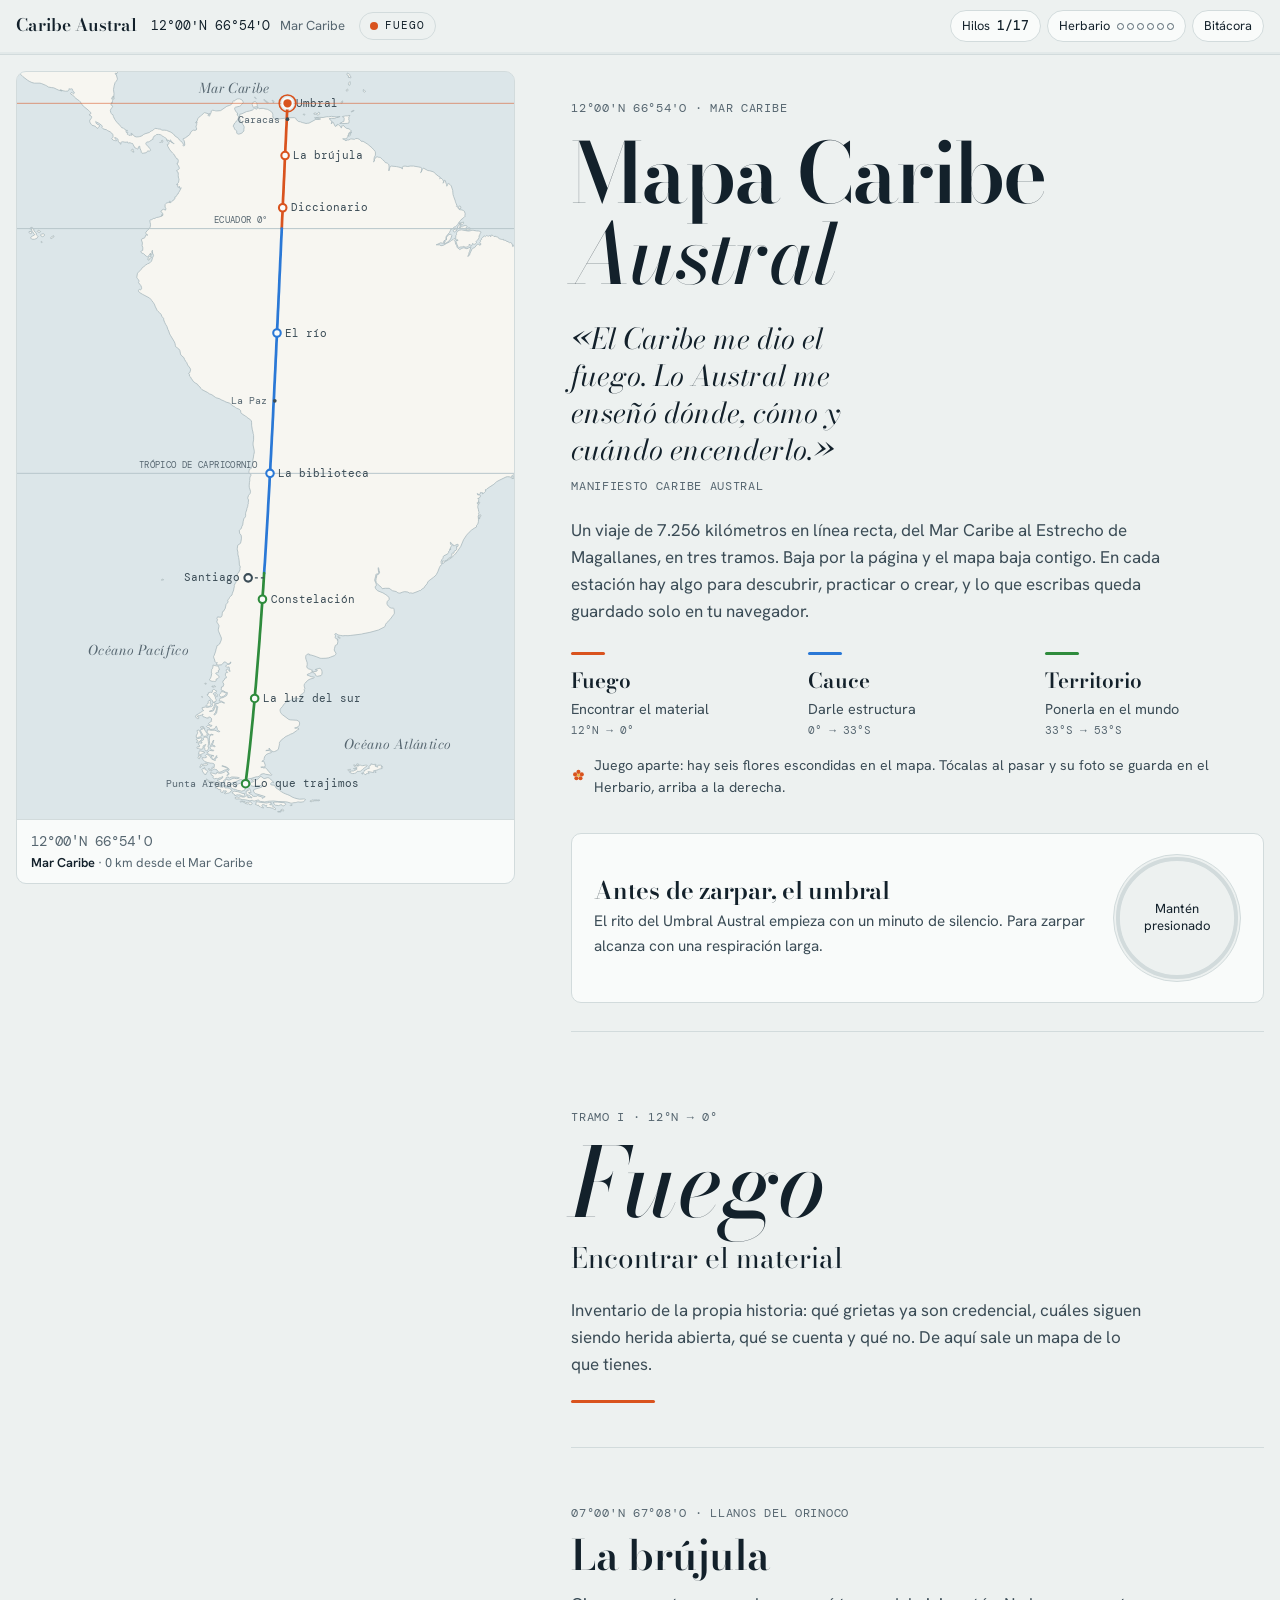
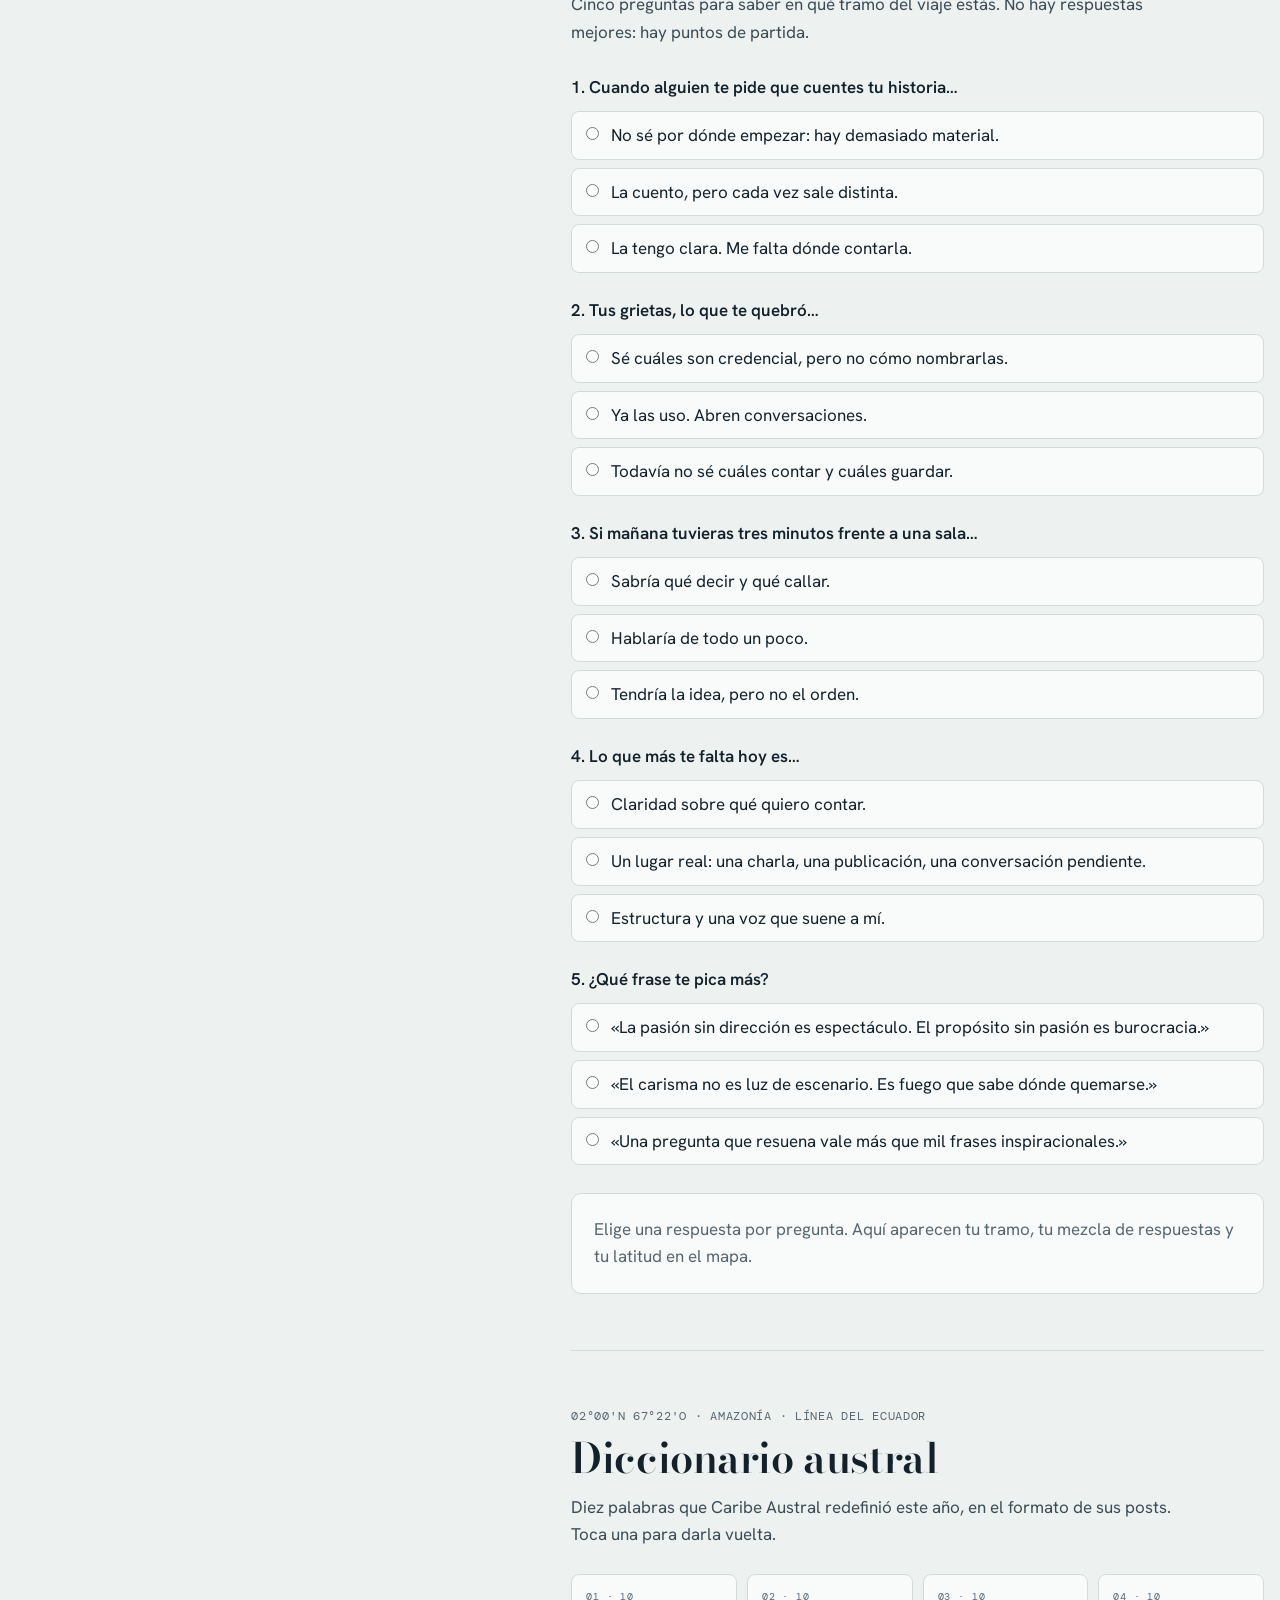
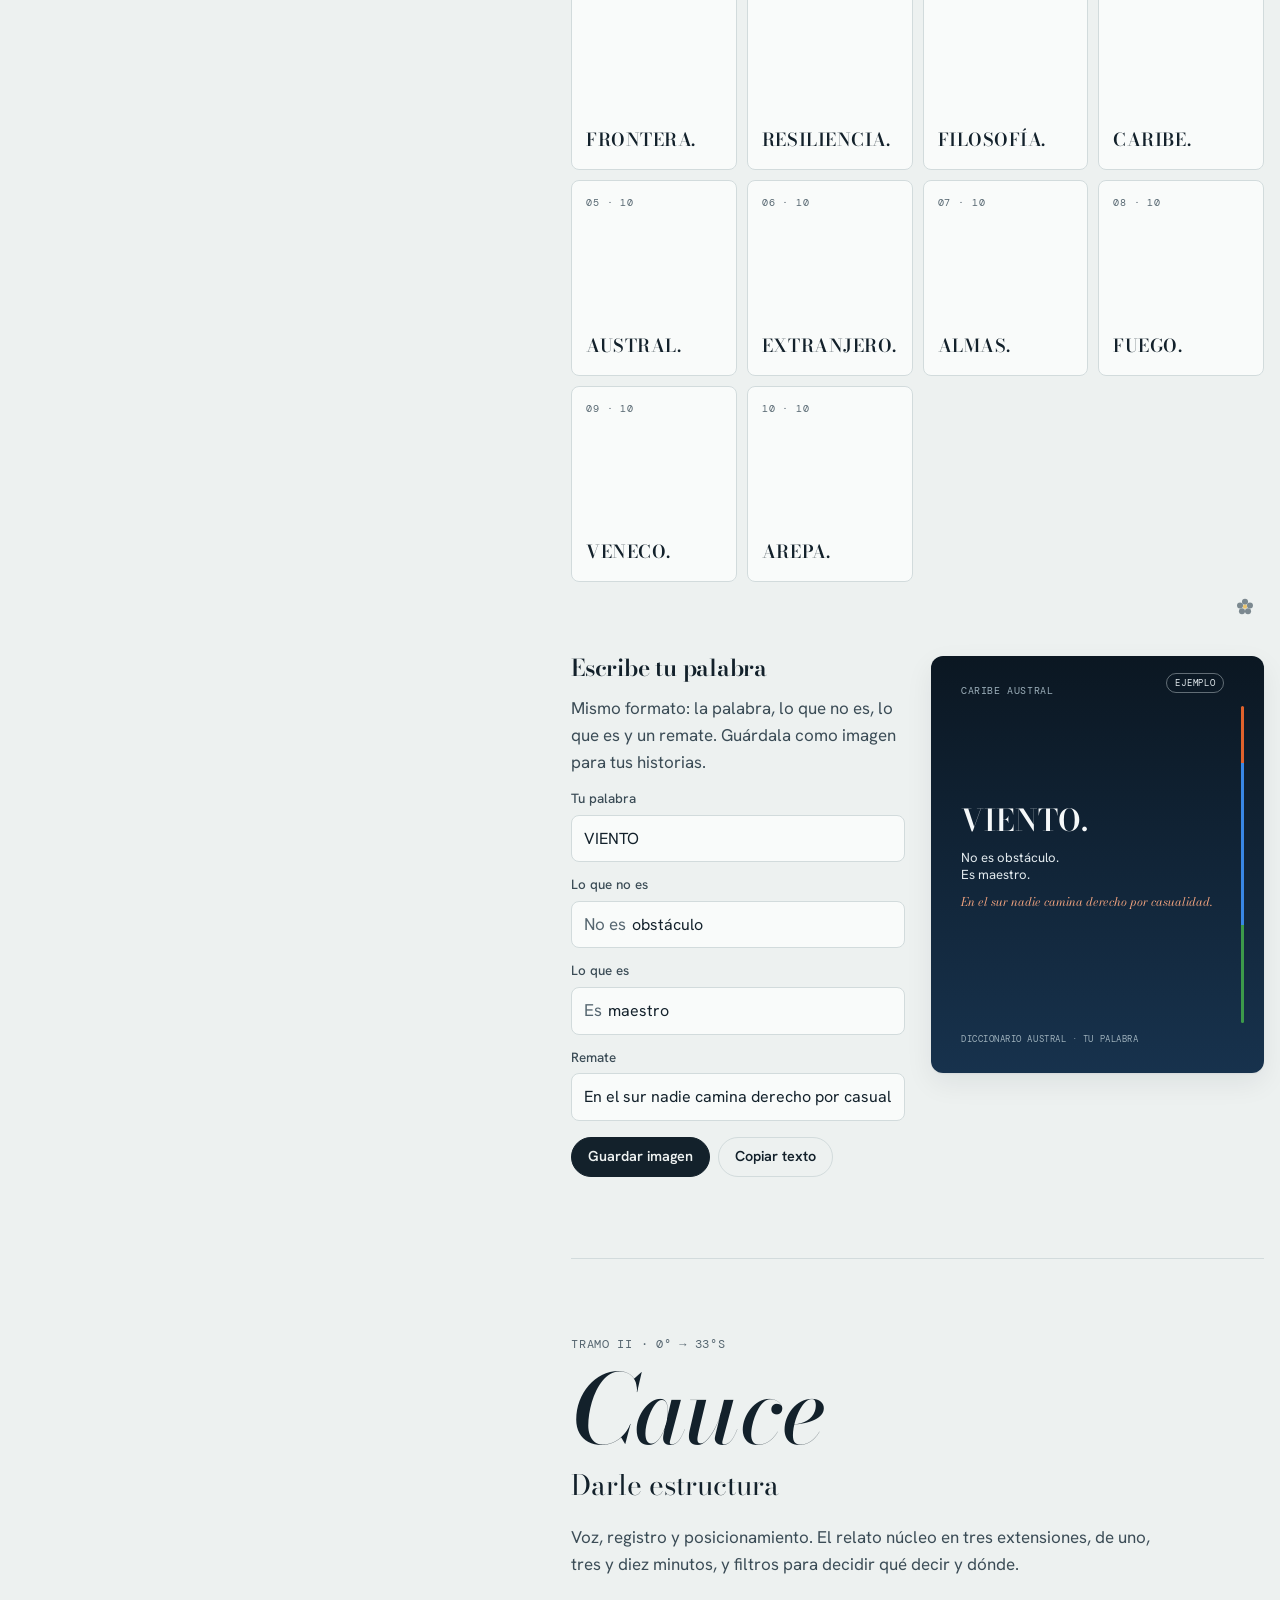
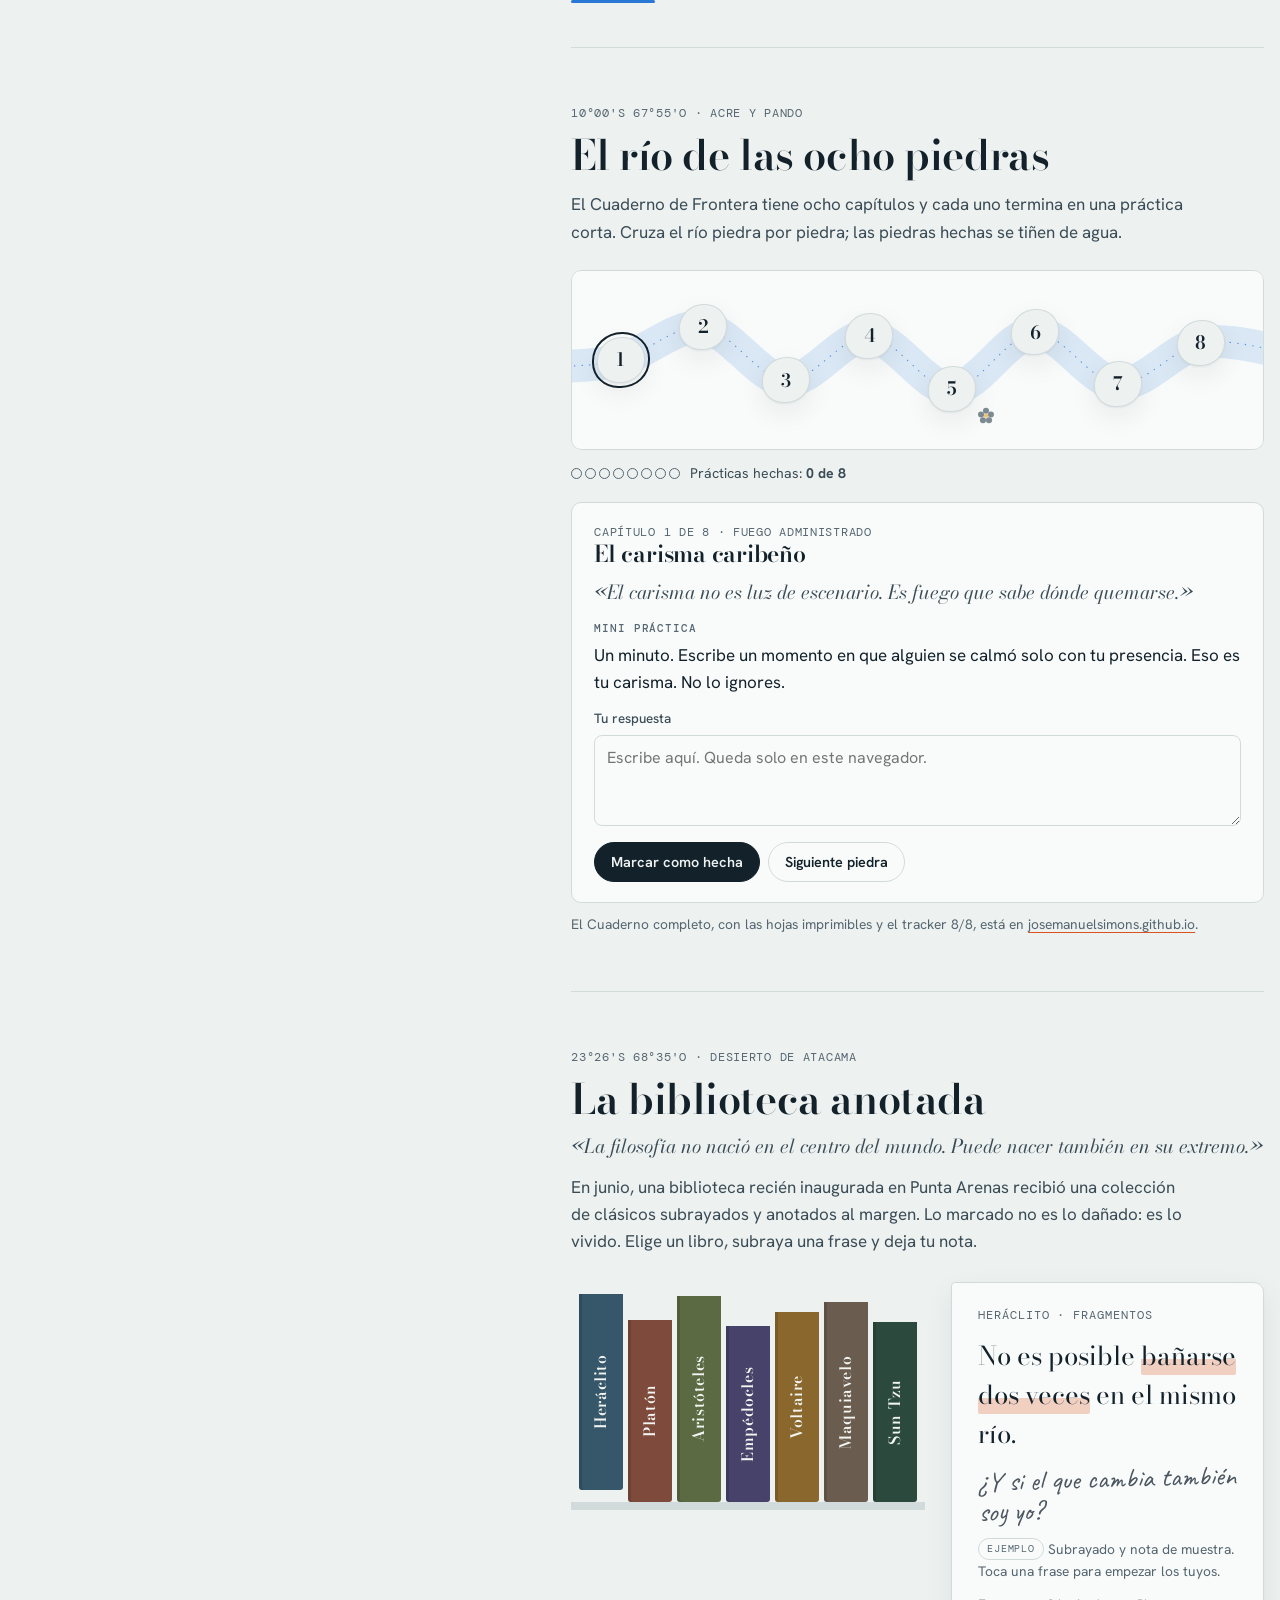
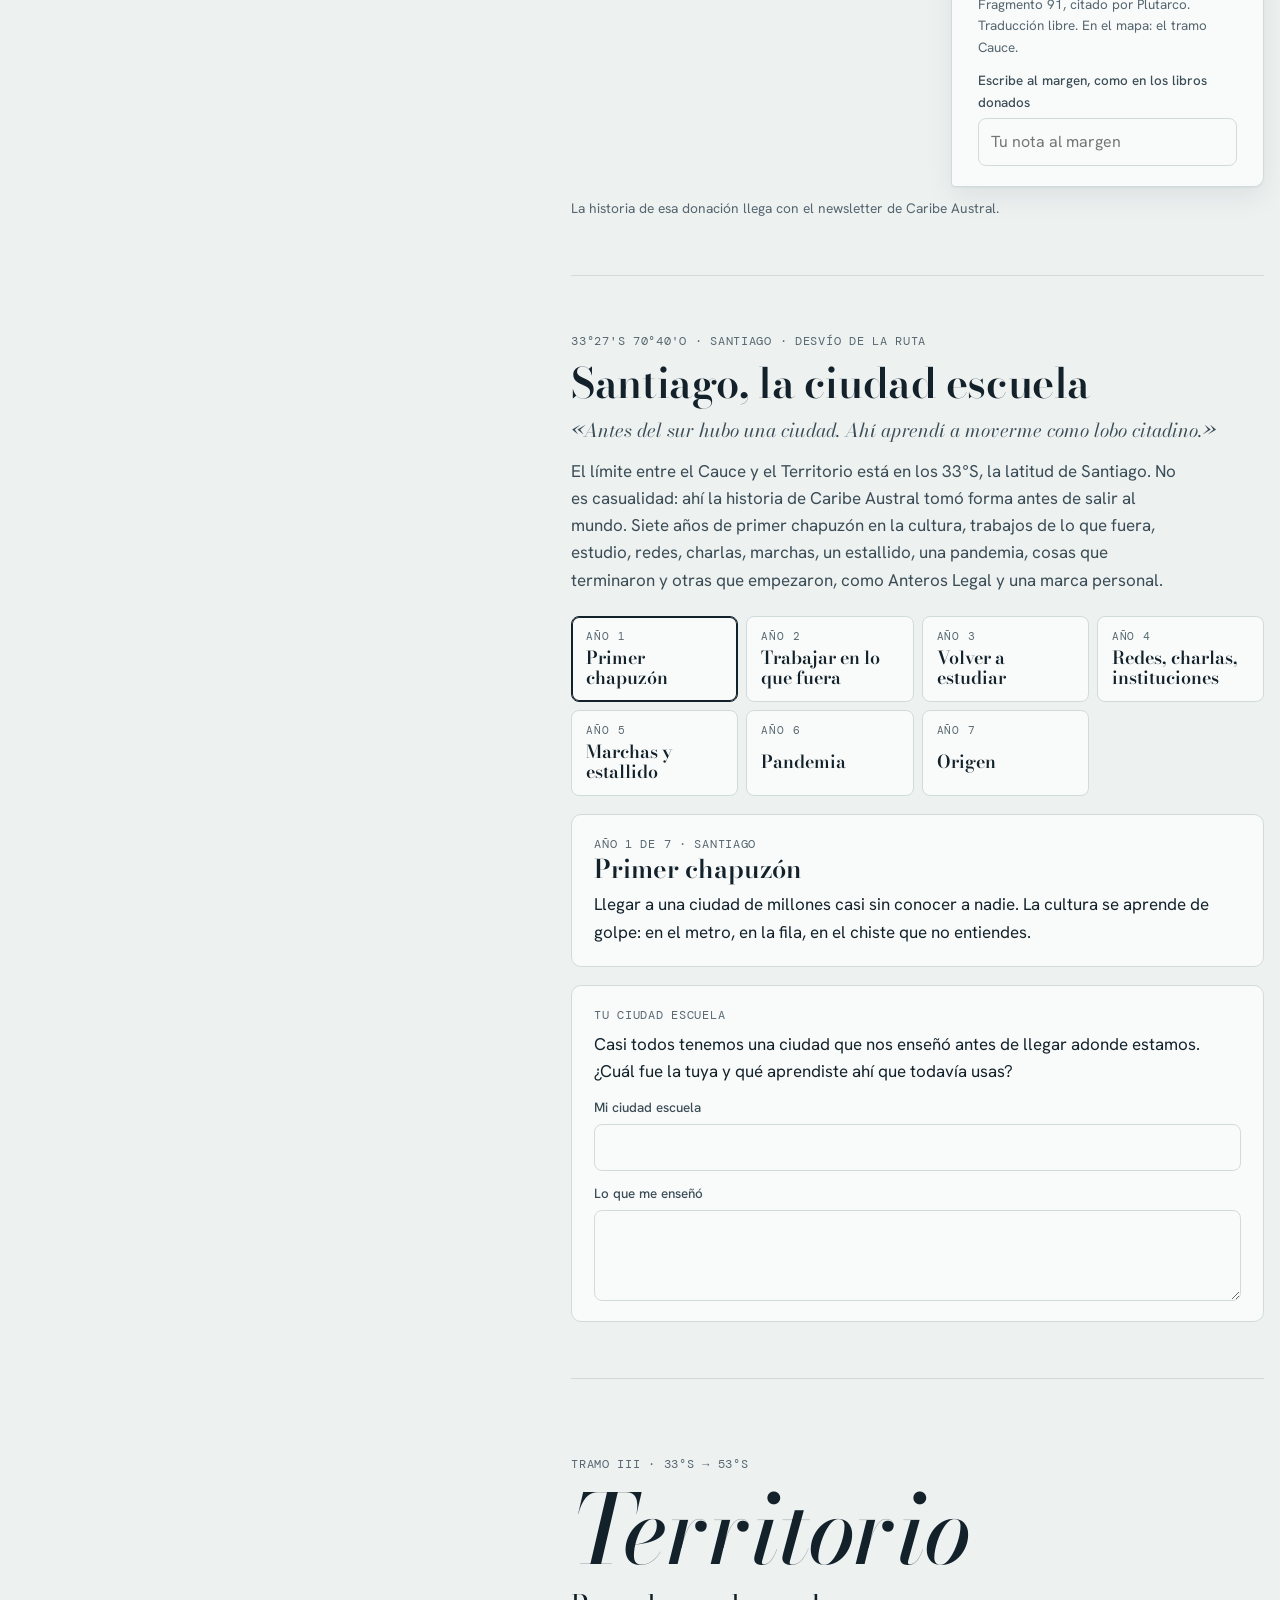
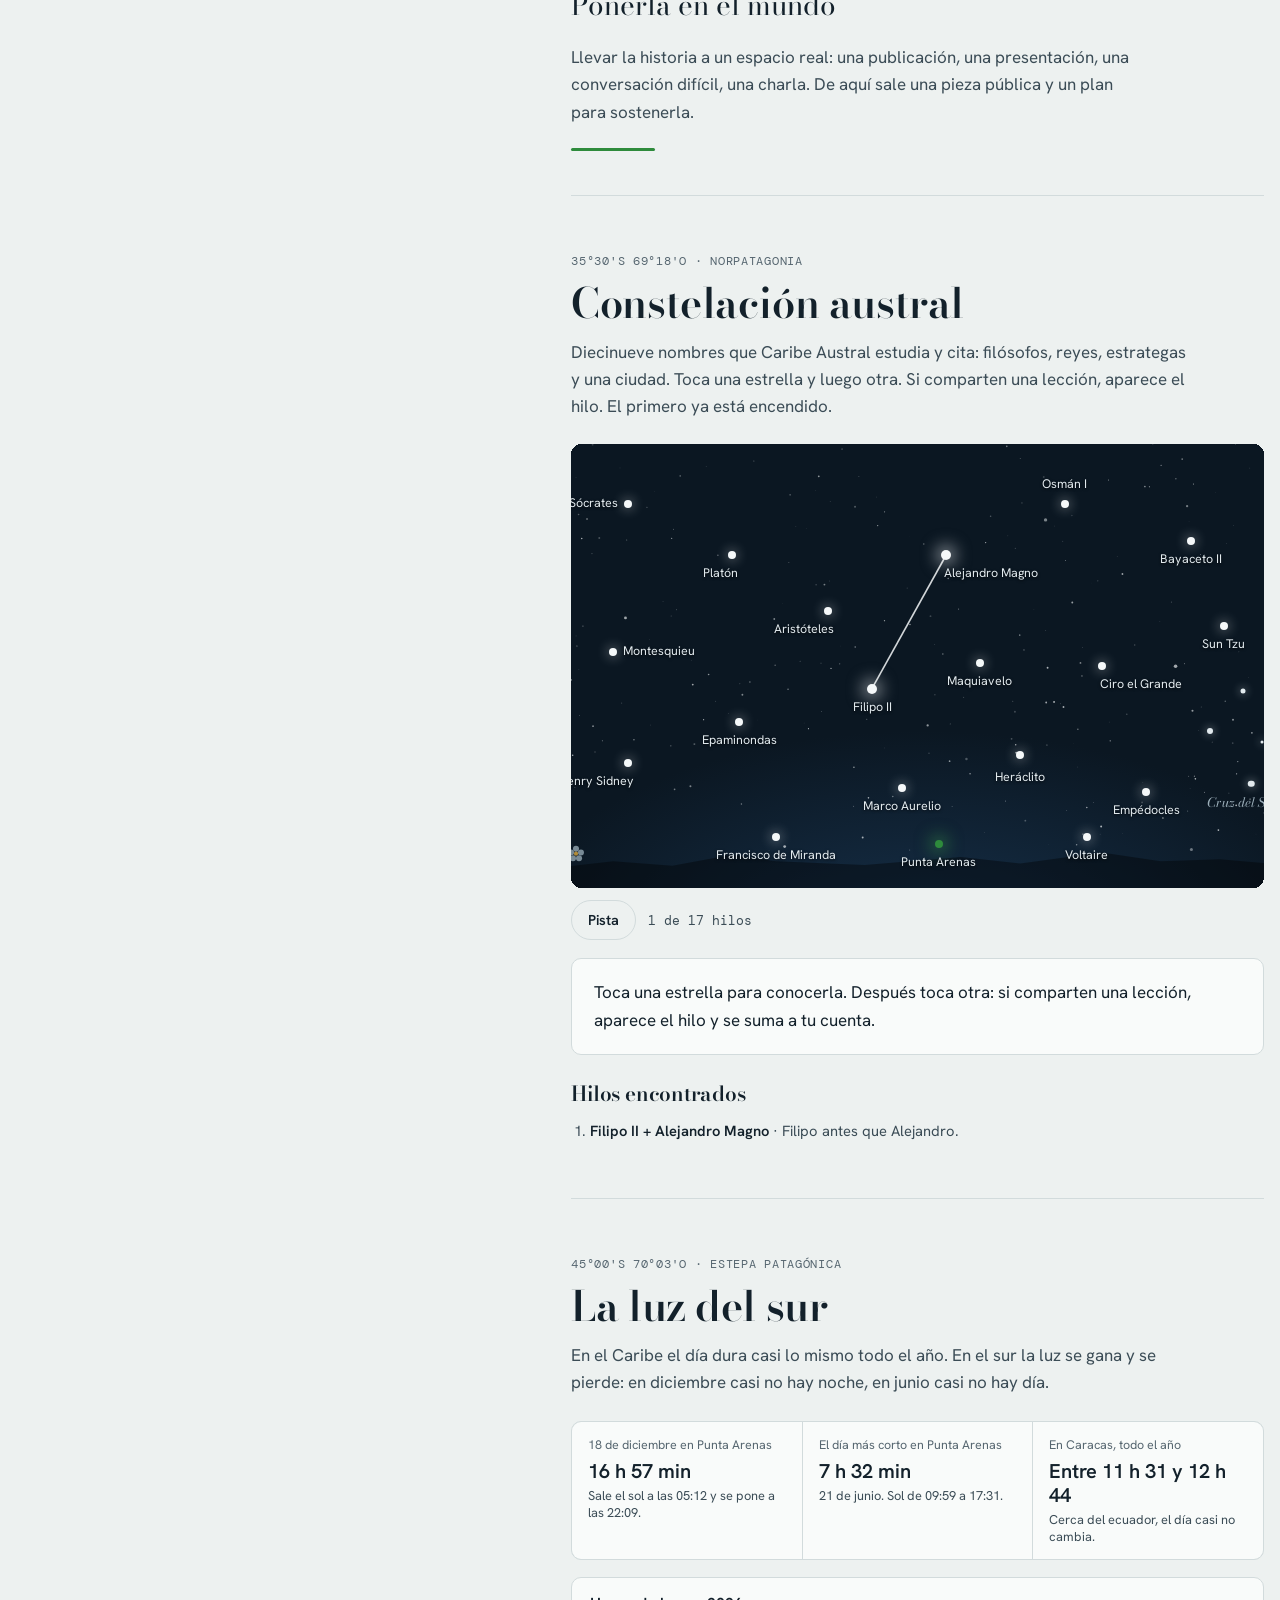
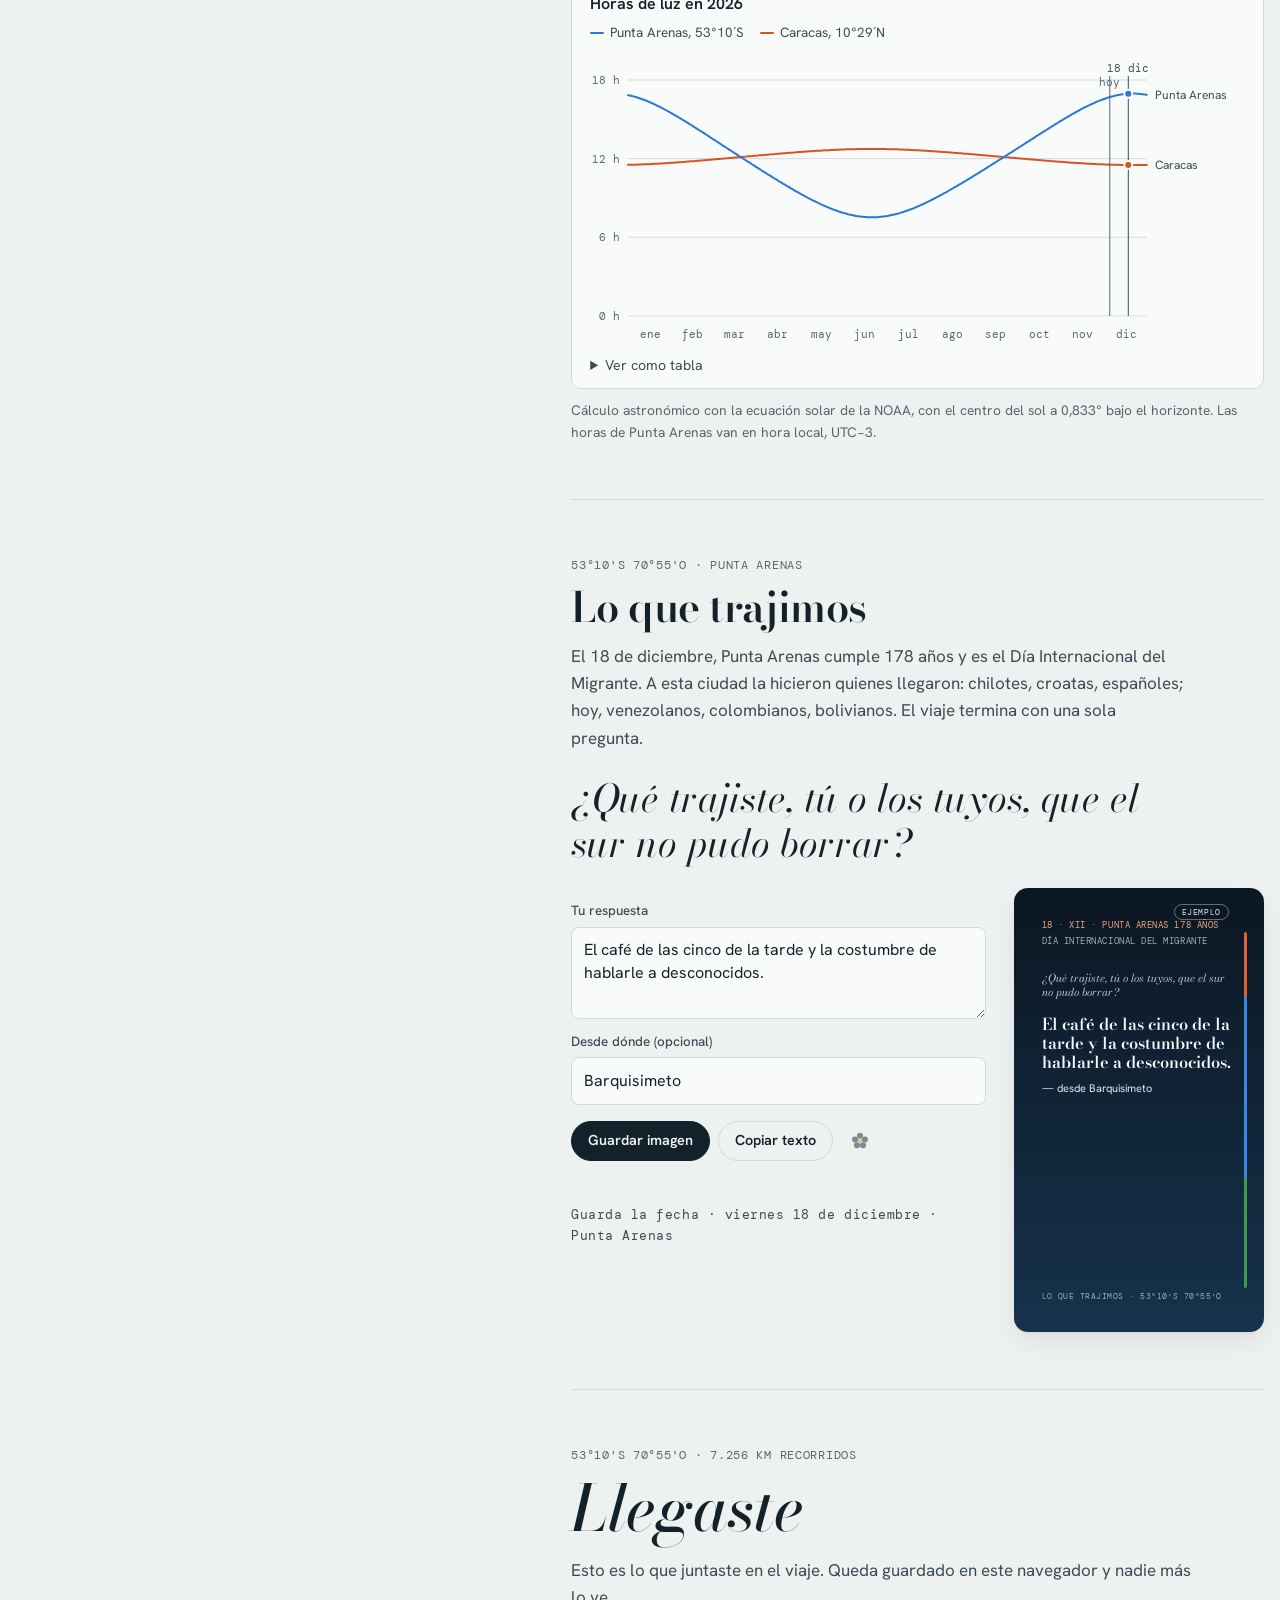
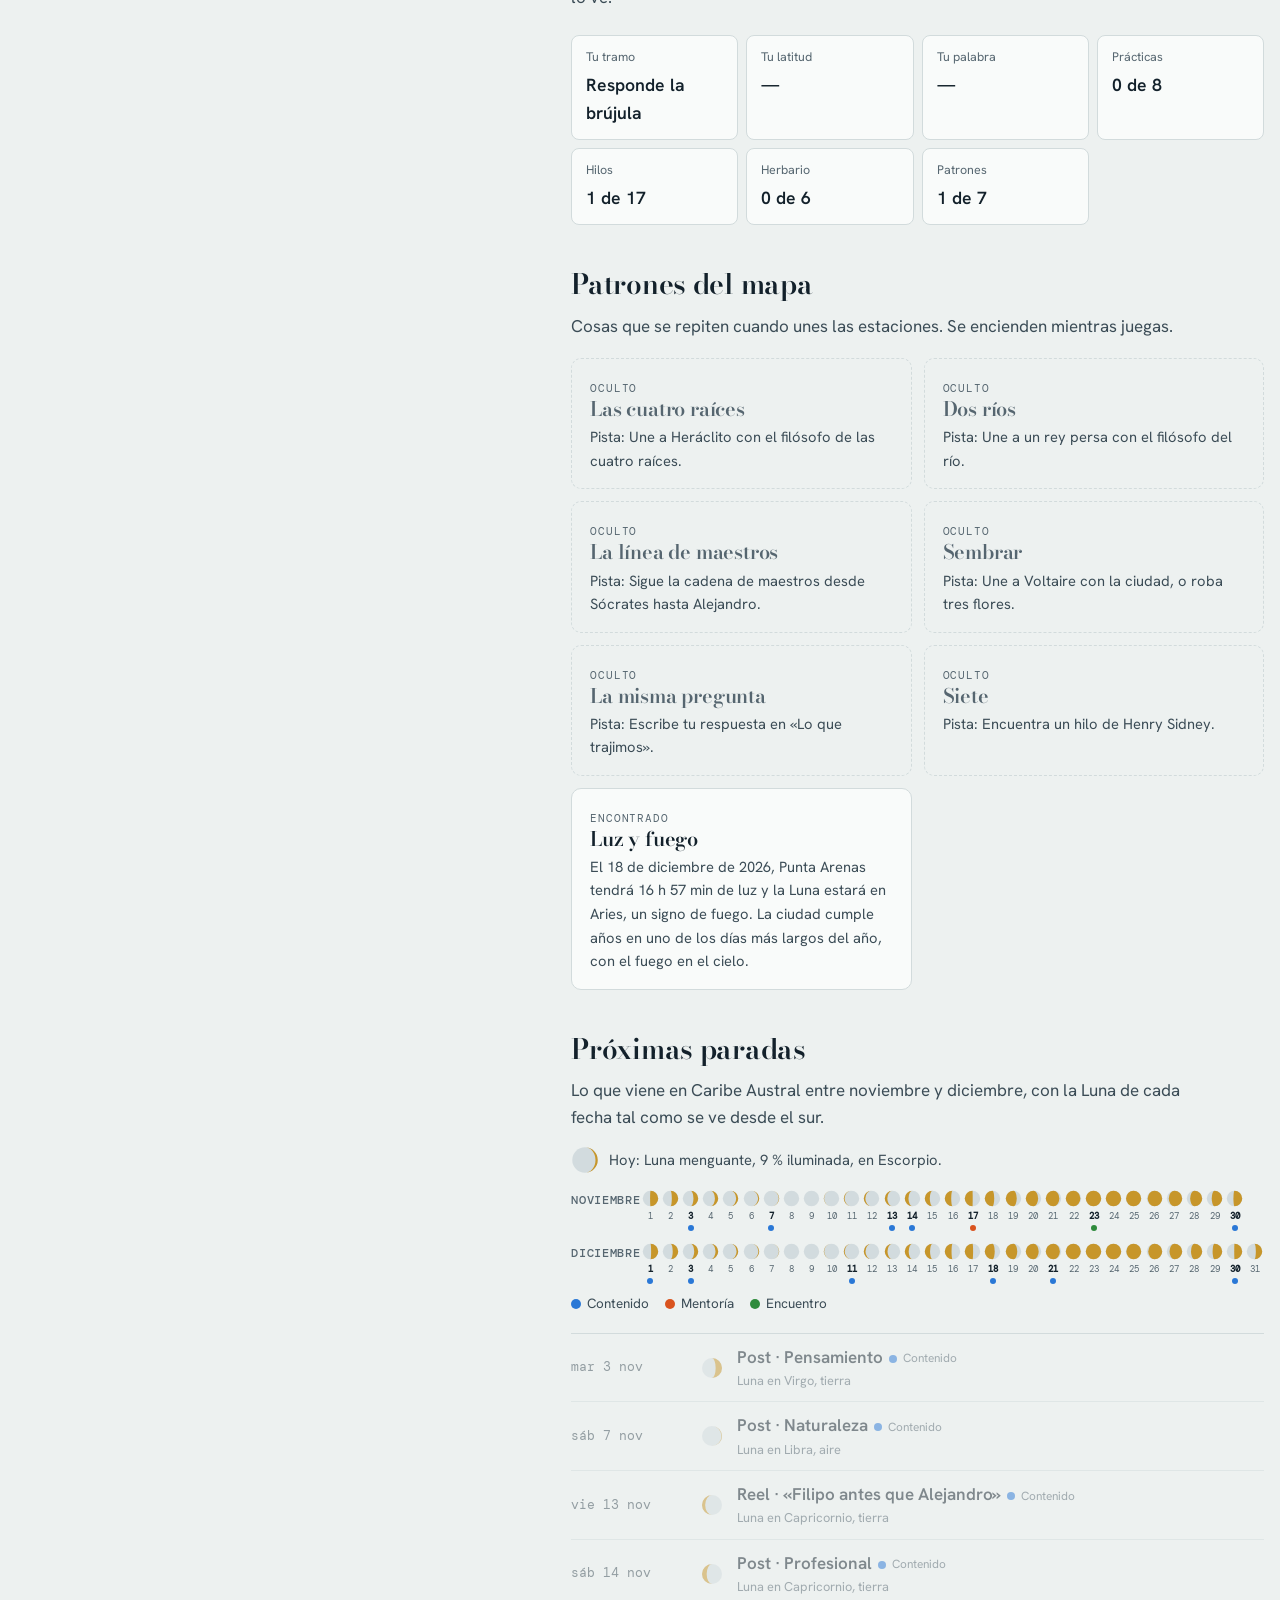
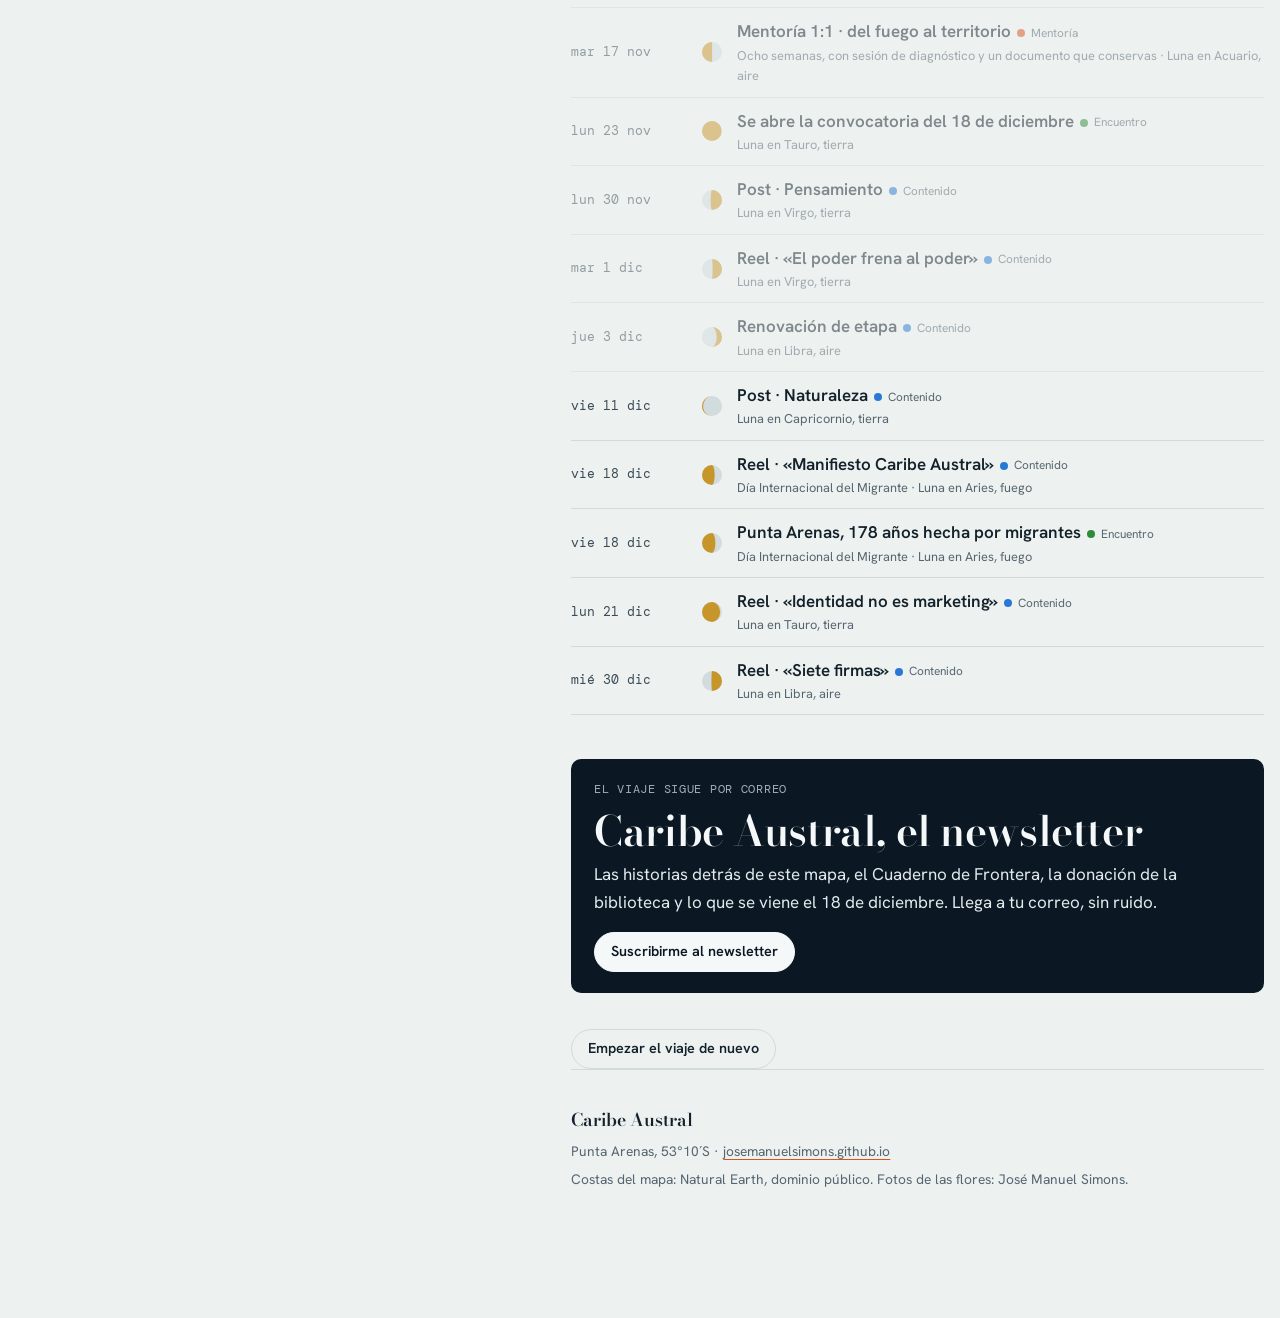
==== mapa/index.html @ 7d23cf67 "Rediseño del sitio: viaje de latitud, servicios Caribe Austral y Anteros Legal, Sobre mí, columnas c" ====
<!doctype html><html lang="es"><head><meta charset="utf-8"><meta name="viewport" content="width=device-width,initial-scale=1,viewport-fit=cover"></head><body><title>Mapa Caribe Austral</title>
<meta name="claude:viewport-fit-sides" content="cover">
<link rel="preconnect" href="https://fonts.googleapis.com">
<link rel="preconnect" href="https://fonts.gstatic.com" crossorigin>
<link rel="stylesheet" href="https://fonts.googleapis.com/css2?family=Bodoni+Moda:ital,opsz,wght@0,6..96,400..800;1,6..96,400..700&family=Caveat:wght@500;600&family=DM+Mono:wght@400;500&family=Hanken+Grotesk:wght@400;500;600;700&display=swap">
<style>
@property --live { syntax: '<color>'; inherits: true; initial-value: #D9531E; }
:root{
  /* Layout: meridiano de scroll. La ruta queda fija a la izquierda y las estaciones bajan por latitud a la derecha; el acento vivo pasa de fuego a agua a tierra. */
  --paper:#EDF1F0;
  --card:#F9FBFA;
  --ink:#13212B;
  --ink-2:#3B4C56;
  --muted:#566670;
  --hair:#D2DBDC;
  --hair-2:#E2E9E9;
  --sea:#DCE6E9;
  --land:#F7F6F1;
  --coast:#A3B4BA;
  --grat:#B7C6CB;
  --fuego:#D9531E;
  --cauce:#2A78D6;
  --tierra:#2E8B3C;
  --sky:#0B1722;
  --sky-2:#17324D;
  --sky-ink:#E2EAEE;
  --sky-muted:#9DB0BB;
  --star:#F5F8F9;
  --mark:rgba(217,83,30,.26);
  --pencil:#4B5661;
  --moon-lit:#C7962A;
  --moon-dark:#D2DBDE;
  --river-wash:rgba(42,120,214,.15);
  --spine-1:#7E4A3C; --spine-2:#36566A; --spine-3:#5B6A43; --spine-4:#8A672C; --spine-5:#47426A; --spine-6:#6A5C4E; --spine-7:#2B4A3D;
  --spine-ink:#F2F5F1;
  --shadow:0 1px 2px rgba(19,33,43,.06), 0 10px 28px rgba(19,33,43,.07);
  --live:var(--fuego);
  --font-display:"Bodoni Moda","Bodoni 72","Didot",Georgia,serif;
  --font-body:"Hanken Grotesk",system-ui,-apple-system,"Segoe UI",sans-serif;
  --font-mono:"DM Mono",ui-monospace,"SFMono-Regular",Menlo,monospace;
  --font-hand:"Caveat","Segoe Print","Bradley Hand",cursive;
  --hud-h:52px;
  --r:10px;
}
@media (prefers-color-scheme: dark){
  :root:not([data-theme="light"]){
    --paper:#0A131B; --card:#101C26; --ink:#E4EBEE; --ink-2:#B7C4CA; --muted:#93A4AD; --hair:#24333F; --hair-2:#16232D;
    --sea:#0C1922; --land:#15232D; --coast:#2E4554; --grat:#26394A;
    --fuego:#E0622C; --cauce:#3987E5; --tierra:#3C9A4A;
    --sky:#060E15; --sky-2:#11263C; --sky-ink:#E2EAEE; --sky-muted:#9DB0BB; --star:#F5F8F9;
    --mark:rgba(224,98,44,.36); --pencil:#C2CCD1; --moon-lit:#EDE0B8; --moon-dark:#273540;
    --river-wash:rgba(57,135,229,.2);
    --spine-1:#6A3E33; --spine-2:#2E4A5B; --spine-3:#4E5B39; --spine-4:#765826; --spine-5:#3D395B; --spine-6:#5A4E42; --spine-7:#243F34; --spine-ink:#E9EEEA;
    --shadow:0 1px 2px rgba(0,0,0,.3), 0 10px 28px rgba(0,0,0,.28);
    color-scheme:dark;
  }
}
:root[data-theme="dark"]{
  --paper:#0A131B; --card:#101C26; --ink:#E4EBEE; --ink-2:#B7C4CA; --muted:#93A4AD; --hair:#24333F; --hair-2:#16232D;
  --sea:#0C1922; --land:#15232D; --coast:#2E4554; --grat:#26394A;
  --fuego:#E0622C; --cauce:#3987E5; --tierra:#3C9A4A;
  --sky:#060E15; --sky-2:#11263C; --sky-ink:#E2EAEE; --sky-muted:#9DB0BB; --star:#F5F8F9;
  --mark:rgba(224,98,44,.36); --pencil:#C2CCD1; --moon-lit:#EDE0B8; --moon-dark:#273540;
  --river-wash:rgba(57,135,229,.2);
  --spine-1:#6A3E33; --spine-2:#2E4A5B; --spine-3:#4E5B39; --spine-4:#765826; --spine-5:#3D395B; --spine-6:#5A4E42; --spine-7:#243F34; --spine-ink:#E9EEEA;
  --shadow:0 1px 2px rgba(0,0,0,.3), 0 10px 28px rgba(0,0,0,.28);
  color-scheme:dark;
}
:root{transition:--live .8s ease}
:root[data-tramo="cauce"]{--live:var(--cauce)}
:root[data-tramo="territorio"]{--live:var(--tierra)}

*,*::before,*::after{box-sizing:border-box}
[hidden]{display:none!important}
html{scroll-behavior:smooth;-webkit-text-size-adjust:100%}
body{margin:0;background:var(--paper);color:var(--ink);font-family:var(--font-body);font-size:17px;line-height:1.6;-webkit-font-smoothing:antialiased;text-rendering:optimizeLegibility}
body::before{content:"";position:fixed;inset:0 0 auto;height:env(safe-area-inset-top,0px);z-index:40;background:var(--paper)}
h1,h2,h3,h4{font-family:var(--font-display);font-weight:600;line-height:1.06;text-wrap:balance;margin:0;letter-spacing:-.01em}
p{margin:0}
button{font:inherit;color:inherit}
a{color:inherit;text-decoration-color:var(--live);text-underline-offset:3px}
:focus-visible{outline:2px solid var(--live);outline-offset:3px;border-radius:4px}
.mono{font-family:var(--font-mono)}
.eyebrow{font-family:var(--font-mono);font-size:.74rem;letter-spacing:.06em;text-transform:uppercase;color:var(--muted)}
.sr{position:absolute!important;width:1px;height:1px;overflow:hidden;clip:rect(0 0 0 0);white-space:nowrap;border:0;padding:0;margin:-1px}
.note{font-size:.86rem;color:var(--muted);margin-top:10px}
.tag{display:inline-block;font-family:var(--font-mono);font-size:.64rem;letter-spacing:.08em;text-transform:uppercase;padding:2px 8px;border-radius:999px;border:1px solid var(--hair);color:var(--muted);vertical-align:2px}

/* HUD */
.hud{position:sticky;top:env(safe-area-inset-top,0px);z-index:30;background:var(--paper);background:color-mix(in srgb,var(--paper) 96%,transparent);-webkit-backdrop-filter:blur(10px);backdrop-filter:blur(10px);border-bottom:1px solid var(--hair)}
.hud-in{display:flex;align-items:center;gap:14px;height:var(--hud-h);max-width:1440px;margin:0 auto;padding-left:max(16px,env(safe-area-inset-left,0px));padding-right:max(16px,env(safe-area-inset-right,0px))}
.hud-brand{font-family:var(--font-display);font-weight:600;font-size:1.08rem;text-decoration:none;white-space:nowrap}
.hud-read{display:flex;align-items:baseline;gap:10px;min-width:0}
.hud-coord{font-family:var(--font-mono);font-size:.8rem;white-space:nowrap}
.hud-place{font-size:.82rem;color:var(--muted);white-space:nowrap}
.hud-tramo{display:inline-flex;align-items:center;gap:7px;font-family:var(--font-mono);font-size:.7rem;letter-spacing:.08em;text-transform:uppercase;padding:4px 10px;border:1px solid var(--hair);border-radius:999px;white-space:nowrap}
.hud-tramo i{width:8px;height:8px;border-radius:50%;background:var(--live)}
.hud-actions{display:flex;gap:6px;margin-left:auto}
.hud-btn{display:inline-flex;align-items:center;gap:7px;height:32px;padding:0 11px;border-radius:999px;border:1px solid var(--hair);background:var(--card);font-size:.8rem;cursor:pointer;white-space:nowrap}
.hud-btn:hover{border-color:var(--ink-2)}
.hud-btn b{font-family:var(--font-mono);font-weight:500}
.pips{display:inline-flex;gap:3px;align-items:center}
.pips i{width:7px;height:7px;border-radius:50%;border:1px solid var(--muted)}
.pips i.on{background:var(--live);border-color:var(--live)}
.hud-bar{height:2px;background:var(--hair-2);position:relative}
.hud-bar i{position:absolute;inset:0;background:linear-gradient(90deg,var(--fuego) 0 18.4%,var(--cauce) 18.4% 69.1%,var(--tierra) 69.1% 100%);clip-path:inset(0 100% 0 0)}
@media (max-width:860px){.hud-place{display:none}.hud-brand{display:none}}
@media (max-width:520px){.hud-in{gap:8px}.hud-btn .lbl{display:none}.hud-btn{padding:0 9px}#hud-bitacora{display:none}.hud-coord{font-size:.74rem}.hud-lon{display:none}.hud-tramo{padding:4px 8px}}
@media (max-width:359px){#hud-tramo-n{position:absolute;width:1px;height:1px;overflow:hidden;clip:rect(0 0 0 0);white-space:nowrap}.hud-tramo{gap:0;padding:4px 7px}}

/* Layout */
.layout{display:grid;grid-template-columns:minmax(0,1fr);grid-template-areas:"hero" "map" "journey";column-gap:56px;max-width:1440px;margin:0 auto;padding-left:max(16px,env(safe-area-inset-left,0px));padding-right:max(16px,env(safe-area-inset-right,0px))}
.hero{grid-area:hero;min-width:0}
.mapcol{grid-area:map;min-width:0;height:min(66vh,560px);padding-block:4px 8px}
.journey{grid-area:journey;min-width:0}
@media (min-width:1000px){
  .layout{grid-template-columns:minmax(340px,40%) minmax(0,1fr);grid-template-areas:"map hero" "map journey"}
  .mapcol{grid-row:1 / span 2;align-self:start;position:sticky;top:calc(var(--hud-h) + 3px + env(safe-area-inset-top,0px));height:calc(100vh - var(--hud-h) - 3px - env(safe-area-inset-top,0px));padding-block:16px}
}
@supports (height:100dvh){@media (min-width:1000px){.mapcol{height:calc(100dvh - var(--hud-h) - 3px - env(safe-area-inset-top,0px))}}}
.wrap{max-width:740px}

/* Map */
.mapbox{position:relative;height:100%;border-radius:var(--r);overflow:hidden;background:var(--sea);border:1px solid var(--hair);display:flex;flex-direction:column}
.map{position:relative;flex:1 1 0;min-height:0;width:100%;display:block}
.m-sea{fill:var(--sea)}
.m-land{fill:var(--land);stroke:var(--coast);stroke-width:.7;stroke-linejoin:round}
.m-grat line{stroke:var(--grat);stroke-width:1;vector-effect:non-scaling-stroke}
.map text{font-family:var(--font-mono);font-size:10px;fill:var(--muted)}
.map .m-ocean{font-family:var(--font-display);font-style:italic;font-size:13px;letter-spacing:.03em}
.m-seg{fill:none;stroke-width:2.6;stroke-linecap:round;stroke-linejoin:round}
.m-st{cursor:pointer}
.m-st circle{fill:var(--card);stroke-width:2}
.map .m-st text{fill:var(--ink-2);font-size:10.5px}
.m-st:hover circle,.m-st:focus-visible circle{fill:var(--live)}
.m-st:focus{outline:none}
.m-lm circle{fill:var(--ink-2)}
.m-latline{stroke:var(--live);stroke-width:1;opacity:.55;vector-effect:non-scaling-stroke}
.m-dot{fill:var(--live);stroke:var(--card);stroke-width:2}
.m-pulse{fill:none;stroke:var(--live);stroke-width:1.5;transform-box:fill-box;transform-origin:center;animation:pulse 2.6s ease-out infinite}
@keyframes pulse{from{transform:scale(.7);opacity:.75}to{transform:scale(2.4);opacity:0}}
.m-you circle{fill:none;stroke:var(--ink);stroke-width:1.6}
.map .m-you text{fill:var(--ink);font-size:10.5px}
.map .m-gl{font-size:9px;letter-spacing:.04em}
@media (max-width:999px){.map text{font-size:15px}.map .m-st text,.map .m-you text{font-size:15px}.map .m-ocean{font-size:18px}.map .m-gl{font-size:12px}}
.map-read{flex:0 0 auto;display:grid;gap:1px;padding:10px 14px;background:var(--card);border-top:1px solid var(--hair)}
.map-read .mono{font-size:.86rem}
.map-read span{font-size:.8rem;color:var(--muted)}
.map-read b{font-weight:600;color:var(--ink)}

/* Hero */
.hero{padding-block:44px 28px}
.hero h1{font-size:clamp(2.8rem,7.2vw,5.2rem);font-weight:600;letter-spacing:-.025em;margin-top:14px;line-height:.98}
.hero h1 em{font-style:italic;font-weight:500}
.thesis{margin:26px 0 0;max-width:30ch}
.thesis p{font-family:var(--font-display);font-style:italic;font-size:clamp(1.35rem,2.6vw,1.8rem);line-height:1.28}
.thesis cite{display:block;margin-top:10px;font-style:normal;font-family:var(--font-mono);font-size:.72rem;letter-spacing:.06em;text-transform:uppercase;color:var(--muted)}
.lede{margin-top:20px;max-width:60ch;color:var(--ink-2)}
.legend3{list-style:none;margin:26px 0 0;padding:0;display:grid;grid-template-columns:repeat(3,minmax(0,1fr));gap:18px;max-width:700px}
.legend3 li{display:grid;gap:1px;min-width:0}
.legend3 li::before{content:"";display:block;width:34px;height:3px;border-radius:2px;background:var(--c);margin-bottom:8px}
.legend3 b{font-family:var(--font-display);font-size:1.3rem;font-weight:600}
.legend3 span{font-size:.9rem;color:var(--ink-2)}
.legend3 em{font-style:normal;font-family:var(--font-mono);font-size:.7rem;color:var(--muted)}
@media (max-width:560px){.legend3{grid-template-columns:1fr;gap:12px}}
.umbral{margin-top:34px;display:grid;grid-template-columns:minmax(0,1fr) auto;gap:18px 24px;align-items:center;padding:20px 22px;border:1px solid var(--hair);border-radius:var(--r);background:var(--card);max-width:700px}
.umbral h2{font-size:1.5rem}
.umbral p{color:var(--ink-2);margin-top:6px;font-size:.95rem}
.hold{position:relative;width:128px;height:128px;border-radius:50%;border:1px solid var(--hair);background:var(--paper);cursor:pointer;display:grid;place-items:center;touch-action:none;user-select:none;-webkit-user-select:none;-webkit-touch-callout:none}
.hold svg{position:absolute;inset:0;width:100%;height:100%;transform:rotate(-90deg)}
.hold circle{fill:none;stroke-width:4}
.hold .track{stroke:var(--hair)}
.hold .fill{stroke:var(--live);stroke-linecap:round}
.hold span{position:relative;font-size:.82rem;text-align:center;max-width:86px;line-height:1.25}
.hold.done{border-color:var(--live);cursor:default}
.umbral-done{grid-column:1 / -1;display:flex;align-items:center;gap:6px;flex-wrap:wrap;font-family:var(--font-display);font-style:italic;font-size:1.35rem;line-height:1.3}
@media (max-width:560px){.umbral{grid-template-columns:1fr;justify-items:start}}

/* Sections */
.journey > section{padding-block:56px;border-top:1px solid var(--hair);scroll-margin-top:calc(var(--hud-h) + 10px)}
.hero{scroll-margin-top:calc(var(--hud-h) + 10px)}
.tramo-head{padding-block:76px 44px!important}
.tramo-head h2{font-size:clamp(3.4rem,9vw,6rem);font-weight:500;font-style:italic;margin-top:10px;line-height:.95}
.tramo-head .sub{font-family:var(--font-display);font-size:clamp(1.3rem,2.6vw,1.75rem);margin-top:8px}
.tramo-head .txt{margin-top:16px;max-width:58ch;color:var(--ink-2)}
.tramo-head .rule{display:block;width:84px;height:3px;border-radius:2px;background:var(--tc);margin-top:22px}
.station h3{font-size:clamp(1.9rem,3.8vw,2.6rem);margin-top:10px}
.station h4{font-size:1.45rem}
.intro{margin-top:14px;max-width:62ch;color:var(--ink-2)}
.panel{margin-top:18px;padding:20px 22px;border:1px solid var(--hair);border-radius:var(--r);background:var(--card)}
.quote{font-family:var(--font-display);font-style:italic;font-size:1.2rem;line-height:1.4;margin-top:12px;color:var(--ink-2)}
.practice{margin-top:14px}
.practice b{display:block;font-family:var(--font-mono);font-weight:500;font-size:.7rem;letter-spacing:.08em;text-transform:uppercase;color:var(--muted);margin-bottom:4px}
.btn{display:inline-flex;align-items:center;gap:8px;min-height:40px;padding:0 16px;border-radius:999px;border:1px solid var(--ink);background:var(--ink);color:var(--paper);font-weight:600;font-size:.9rem;cursor:pointer}
.btn:hover{opacity:.88}
.btn.ghost{background:transparent;color:var(--ink);border-color:var(--hair)}
.btn.ghost:hover{border-color:var(--ink-2);opacity:1}
.actions{display:flex;flex-wrap:wrap;gap:8px;align-items:center;margin-top:16px}
.status{font-size:.84rem;color:var(--muted);margin-top:8px;min-height:1.3em}
.field{display:grid;gap:5px;margin-top:12px}
.field label{font-size:.84rem;color:var(--ink-2);font-weight:500}
.field input,.field textarea{width:100%;font:inherit;font-size:1rem;padding:10px 12px;border:1px solid var(--hair);border-radius:8px;background:var(--card);color:var(--ink)}
.field textarea{resize:vertical;min-height:88px;line-height:1.45}
.field input:focus,.field textarea:focus{outline:2px solid var(--live);outline-offset:1px}
.pre{display:flex;align-items:center;border:1px solid var(--hair);border-radius:8px;background:var(--card)}
.pre span{padding-left:12px;color:var(--muted);white-space:nowrap}
.pre input{border:0!important;background:transparent!important;padding-left:6px}
.pre:focus-within{outline:2px solid var(--live);outline-offset:1px}
.pre input:focus{outline:none}

/* Quiz */
.quiz{display:grid;gap:24px;margin-top:28px}
.quiz fieldset{border:0;margin:0;padding:0;min-width:0}
.quiz legend{font-weight:600;padding:0;margin-bottom:10px}
.opts{display:grid;gap:8px}
.opt{display:flex;gap:12px;align-items:flex-start;padding:11px 14px;border:1px solid var(--hair);border-radius:8px;background:var(--card);cursor:pointer;line-height:1.45}
.opt input{margin:4px 0 0;accent-color:var(--ink);flex:0 0 auto}
.opt:hover{border-color:var(--ink-2)}
.opt.sel{border-color:var(--ink);box-shadow:inset 0 0 0 1px var(--ink)}
.result{margin-top:28px;padding:22px;border:1px solid var(--hair);border-radius:var(--r);background:var(--card)}
.result .empty{color:var(--muted)}
.res-head{display:flex;flex-wrap:wrap;align-items:baseline;gap:6px 16px}
.res-head h4{font-size:2rem}
.res-lat{font-size:.84rem;color:var(--ink-2)}
.seg{display:flex;gap:2px;height:28px;margin-top:16px}
.seg span{display:flex;align-items:center;padding-left:9px;border-radius:4px;color:#fff;font-size:.82rem;font-weight:700;white-space:nowrap;min-width:0}
.legend{display:flex;gap:16px;flex-wrap:wrap;font-size:.84rem;color:var(--ink-2);margin-top:9px}
.legend span{display:inline-flex;align-items:center;gap:6px}
.legend i{display:inline-block;width:10px;height:10px;border-radius:2px}
.legend i.ln{width:14px;height:2px;border-radius:1px}
.res-body{margin-top:16px;max-width:60ch}
.res-read{margin-top:12px;font-size:.92rem;color:var(--ink-2)}
.res-cta{margin-top:12px;font-size:.92rem;color:var(--ink-2)}
.res-cta b{color:var(--ink);letter-spacing:.04em}

/* Diccionario */
.words{display:grid;grid-template-columns:repeat(auto-fill,minmax(158px,1fr));gap:10px;margin-top:26px}
.word{position:relative;height:196px;perspective:900px;border:0;padding:0;background:none;cursor:pointer;text-align:left;border-radius:8px}
.word .in{position:absolute;inset:0;transition:transform .6s cubic-bezier(.2,.7,.2,1);transform-style:preserve-3d}
.word[aria-pressed="true"] .in{transform:rotateY(180deg)}
.word .f,.word .b{position:absolute;inset:0;border-radius:8px;padding:14px;-webkit-backface-visibility:hidden;backface-visibility:hidden;display:flex;flex-direction:column}
.word .f{background:var(--card);border:1px solid var(--hair);justify-content:space-between}
.word:hover .f{border-color:var(--ink-2)}
.word .f strong{font-family:var(--font-display);font-size:1.12rem;font-weight:600;letter-spacing:.03em;overflow-wrap:anywhere}
.word .f small{font-family:var(--font-mono);font-size:.64rem;color:var(--muted);text-transform:uppercase;letter-spacing:.08em}
.word .b{background:var(--sky);color:var(--sky-ink);transform:rotateY(180deg);gap:3px;font-size:.84rem;line-height:1.36}
.word .b strong{font-family:var(--font-display);font-size:.98rem;color:var(--star);letter-spacing:.03em;margin-bottom:2px;overflow-wrap:anywhere}
.word .b em{font-family:var(--font-display);font-style:italic;color:var(--sky-muted);margin-top:auto}
.wordsfoot{display:flex;justify-content:flex-end;margin-top:6px}
.creator{display:grid;grid-template-columns:minmax(0,1fr) minmax(0,1fr);gap:26px;margin-top:30px;align-items:start}
@media (max-width:760px){.creator{grid-template-columns:minmax(0,1fr)}}
.creator h4{font-size:1.45rem}
.pcard{position:relative;aspect-ratio:4 / 5;border-radius:12px;background:linear-gradient(180deg,var(--sky),var(--sky-2));color:var(--sky-ink);padding:8% 9%;display:flex;flex-direction:column;overflow:hidden;box-shadow:var(--shadow);container-type:inline-size;max-width:100%}
.pcard .hd{font-family:var(--font-mono);font-size:max(10px,3cqw);letter-spacing:.06em;color:var(--sky-muted)}
.pcard .wd{font-family:var(--font-display);font-weight:600;font-size:clamp(20px,11cqw,64px);line-height:1;color:var(--star);margin-top:auto;overflow-wrap:anywhere}
.pcard .ls{display:grid;margin-top:5cqw;font-size:max(12px,4.8cqw);line-height:1.3}
.pcard .rm{font-family:var(--font-display);font-style:italic;font-size:max(12px,4.4cqw);color:#F0A27E;margin-top:4cqw;line-height:1.3}
.pcard .ft{font-family:var(--font-mono);font-size:max(9px,2.4cqw);letter-spacing:.06em;color:var(--sky-muted);margin-top:auto;padding-top:6cqw}
.pcard .rail{position:absolute;right:6%;top:12%;bottom:12%;width:3px;border-radius:2px;background:linear-gradient(180deg,#E0622C 0 18%,#3987E5 18% 69%,#3C9A4A 69% 100%)}
.pcard .ex{position:absolute;top:4%;right:12%;font-family:var(--font-mono);font-size:max(9px,2.4cqw);letter-spacing:.08em;text-transform:uppercase;color:var(--sky-ink);border:1px solid rgba(226,234,238,.4);padding:2px 8px;border-radius:999px}

/* Río */
.scrollx{overflow-x:auto;overscroll-behavior-x:contain;-webkit-overflow-scrolling:touch;margin-top:24px;border-radius:var(--r);max-width:740px}
.river{position:relative;aspect-ratio:1000 / 260;min-width:560px;background:var(--card);border:1px solid var(--hair);border-radius:var(--r)}
.river svg{position:absolute;inset:0;width:100%;height:100%}
.river .bed{fill:none;stroke:var(--river-wash);stroke-width:48;stroke-linecap:round}
.river .flow{fill:none;stroke:var(--cauce);stroke-width:1.6;stroke-dasharray:2 9;opacity:.75;animation:flow 7s linear infinite}
@keyframes flow{to{stroke-dashoffset:-110}}
.stone{position:absolute;transform:translate(-50%,-50%);width:48px;height:46px;border-radius:52% 46% 50% 44%;border:1px solid var(--hair);background:var(--paper);font-family:var(--font-display);font-weight:600;font-size:1.15rem;cursor:pointer;display:grid;place-items:center;box-shadow:var(--shadow);padding:0}
.stone:hover{border-color:var(--ink-2)}
.stone.done{background:var(--cauce);color:#fff;border-color:var(--cauce)}
.stone[aria-pressed="true"]{outline:2px solid var(--ink);outline-offset:3px}
.river .flor{position:absolute;transform:translate(-50%,-50%)}
.tracker{display:flex;align-items:center;gap:10px;margin-top:12px;font-size:.88rem;color:var(--ink-2)}
.tracker .pips i{width:11px;height:11px}
.tracker .pips i.on{background:var(--cauce);border-color:var(--cauce)}
.mcard{aspect-ratio:4 / 5;max-width:300px;margin-top:14px}

/* Biblioteca */
.library{display:grid;grid-template-columns:auto minmax(0,1fr);gap:26px;margin-top:26px;align-items:start}
@media (max-width:780px){.library{grid-template-columns:minmax(0,1fr)}}
.shelf{display:flex;gap:5px;align-items:flex-end;padding:14px 8px 0;border-bottom:8px solid var(--hair);min-height:226px;overflow-x:auto}
.spine{flex:0 0 auto;width:44px;border:0;border-radius:3px 3px 0 0;background:var(--sp);color:var(--spine-ink);cursor:pointer;writing-mode:vertical-rl;transform:rotate(180deg);font-family:var(--font-display);font-weight:600;font-size:.98rem;letter-spacing:.04em;padding:12px 0;text-align:center;transition:translate .25s ease;box-shadow:inset -3px 0 0 rgba(0,0,0,.12)}
.spine[aria-pressed="true"]{translate:0 -12px}
.spine:hover{filter:brightness(1.08)}
.page{position:relative;padding:24px 26px 20px;background:var(--card);border:1px solid var(--hair);border-radius:4px var(--r) var(--r) 4px;box-shadow:var(--shadow);min-width:0}
.page .who{font-family:var(--font-mono);font-size:.72rem;letter-spacing:.08em;text-transform:uppercase;color:var(--muted)}
.frag{font-family:var(--font-display);font-size:clamp(1.3rem,2.4vw,1.62rem);line-height:1.5;margin-top:12px}
.chunk{cursor:pointer;border-radius:2px;-webkit-box-decoration-break:clone;box-decoration-break:clone}
.chunk:hover{text-decoration:underline dotted;text-decoration-color:var(--muted);text-underline-offset:6px}
.chunk.on{background:linear-gradient(transparent 58%,var(--mark) 58%)}
.chunk:focus-visible{outline:2px solid var(--live);outline-offset:2px}
.margin-note{font-family:var(--font-hand);font-size:1.7rem;line-height:1.1;color:var(--pencil);transform:rotate(-1.5deg);transform-origin:left;margin-top:14px;min-height:1.1em}
.src{margin-top:12px;font-size:.84rem;color:var(--muted)}
.pressed{display:flex;align-items:center;gap:6px;margin-top:12px;font-size:.9rem;color:var(--ink-2);animation:fall .9s ease-out both}
@keyframes fall{from{transform:translateY(-26px) rotate(-8deg);opacity:0}to{transform:none;opacity:1}}

/* Constelación */
.sky{position:relative;aspect-ratio:1000 / 600;min-width:740px;background:radial-gradient(ellipse 80% 70% at 50% 115%,var(--sky-2),var(--sky) 72%);border-radius:var(--r);overflow:hidden;color:var(--sky-ink)}
.sky canvas,.sky svg{position:absolute;inset:0;width:100%;height:100%;pointer-events:none}
.sky .hilo{stroke:var(--star);stroke-width:1.6;opacity:.85;vector-effect:non-scaling-stroke}
.sky .hilo.new{stroke-dasharray:1200;stroke-dashoffset:1200;animation:draw 1.3s ease-out forwards}
@keyframes draw{to{stroke-dashoffset:0}}
.sky .mine{stroke:var(--sky-muted);stroke-width:1.2;stroke-dasharray:4 5;vector-effect:non-scaling-stroke}
.star{position:absolute;transform:translate(-50%,-50%);width:44px;height:44px;padding:0;border:0;background:none;cursor:pointer;display:grid;place-items:center}
.star i{width:8px;height:8px;border-radius:50%;background:var(--star);box-shadow:0 0 12px 2px rgba(245,248,249,.32);transition:transform .2s}
.star.lit i{width:10px;height:10px;box-shadow:0 0 16px 5px rgba(245,248,249,.5)}
.star.pa i{background:var(--tierra);box-shadow:0 0 16px 5px rgba(60,154,74,.5)}
.star[aria-pressed="true"] i{background:var(--fuego);transform:scale(1.6);box-shadow:0 0 20px 6px rgba(224,98,44,.6)}
.star.hint i{animation:hint 0.8s ease-in-out 3}
@keyframes hint{50%{transform:scale(2.2);box-shadow:0 0 26px 10px rgba(245,248,249,.75)}}
.star span{position:absolute;top:calc(50% + 9px);left:50%;transform:translateX(-50%);white-space:nowrap;font-size:.78rem;color:var(--sky-ink);pointer-events:none;text-shadow:0 1px 3px rgba(0,0,0,.7)}
.star span.l{top:50%;left:auto;right:calc(50% + 10px);transform:translateY(-50%)}
.star span.r{top:50%;left:calc(50% + 10px);transform:translateY(-50%)}
.star span.u{top:auto;bottom:calc(50% + 9px)}
.star span.bl{left:auto;right:calc(50% - 6px);transform:none}
.star span.br{left:calc(50% - 2px);transform:none}
.star span.b2{top:calc(50% + 13px)}
.star:hover span,.star:focus-visible span{color:var(--star)}
.cross{position:absolute;width:80px;height:112px;transform:translate(-50%,-50%);border:0;background:none;cursor:pointer;padding:0}
.cross i{position:absolute;width:5px;height:5px;border-radius:50%;background:var(--sky-ink);box-shadow:0 0 8px 1px rgba(226,234,238,.4);transform:translate(-50%,-50%)}
.cross span{position:absolute;left:50%;bottom:-20px;transform:translateX(-50%);white-space:nowrap;font-family:var(--font-display);font-style:italic;font-size:.82rem;color:var(--sky-muted)}
.sky .flor{position:absolute;transform:translate(-50%,-50%);color:var(--sky-muted)}
.skytools{display:flex;align-items:center;gap:12px;flex-wrap:wrap;margin-top:12px}
.skytools .count{font-family:var(--font-mono);font-size:.84rem;color:var(--ink-2)}
.swipe{display:none;font-size:.84rem;color:var(--muted);margin-top:8px}
@media (max-width:820px){.swipe{display:block}}
@media (min-width:600px){.swipe-rio{display:none}}
.hilo-title{font-family:var(--font-display);font-size:1.6rem;font-weight:600;line-height:1.15}
.chip{display:inline-flex;align-items:center;gap:6px;margin-top:12px;font-size:.8rem;padding:4px 10px;border-radius:999px;background:var(--hair-2);color:var(--ink-2)}
.hilos-list{margin:14px 0 0;padding-left:1.3em;display:grid;gap:4px;font-size:.92rem;color:var(--ink-2)}
.hilos-list b{color:var(--ink);font-weight:600}
.poll{display:flex;gap:8px;flex-wrap:wrap;align-items:center;margin-top:14px}

/* Luz */
.facts{display:grid;grid-template-columns:repeat(3,minmax(0,1fr));gap:1px;margin-top:24px;background:var(--hair);border:1px solid var(--hair);border-radius:var(--r);overflow:hidden}
.facts div{background:var(--card);padding:14px 16px;min-width:0}
.facts dt{font-size:.78rem;color:var(--muted)}
.facts dd{margin:3px 0 0;font-size:1.25rem;font-weight:600;line-height:1.2}
.facts small{display:block;margin-top:4px;font-size:.8rem;color:var(--ink-2);line-height:1.35}
@media (max-width:640px){.facts{grid-template-columns:minmax(0,1fr)}}
.chartcard{margin-top:16px;padding:18px 18px 12px;border:1px solid var(--hair);border-radius:var(--r);background:var(--card)}
.chartcard h4{font-family:var(--font-body);font-size:1rem;font-weight:600;letter-spacing:0}
.chart{position:relative;margin-top:10px;outline:none;touch-action:pan-y}
.chart:focus-visible{outline:2px solid var(--live);outline-offset:4px}
.chart svg{display:block;width:100%;height:auto;overflow:visible}
.chart .grid line{stroke:var(--hair);stroke-width:1}
.chart .axis text{font-family:var(--font-mono);font-size:11px;fill:var(--muted)}
.chart .ln{fill:none;stroke-width:2;stroke-linejoin:round;stroke-linecap:round}
.chart .mk line{stroke:var(--ink-2);stroke-width:1}
.chart .mk.today line{stroke:var(--muted)}
.chart .mk text{font-family:var(--font-mono);font-size:11px;fill:var(--ink-2)}
.chart .mk.today text{fill:var(--muted)}
.chart .endlab{font-size:12px;fill:var(--ink-2);font-family:var(--font-body)}
.chart .dot{stroke:var(--card);stroke-width:2}
.chart .xh line{stroke:var(--ink);stroke-width:1;opacity:.5}
.tip{position:absolute;top:0;left:0;pointer-events:none;background:var(--card);border:1px solid var(--hair);border-radius:8px;padding:8px 10px;font-size:.8rem;line-height:1.45;box-shadow:var(--shadow);white-space:nowrap;z-index:2}
.tip .d{color:var(--muted);font-size:.74rem;margin-bottom:2px}
.tip .row{display:flex;align-items:center;gap:7px}
.tip .row i{display:inline-block;width:12px;height:2px;border-radius:1px}
.tip .row b{font-weight:700}
.tip .row span{color:var(--ink-2)}
details.table{margin-top:10px;font-size:.88rem}
details.table summary{cursor:pointer;color:var(--ink-2)}
.tbl{width:100%;border-collapse:collapse;margin-top:8px;font-variant-numeric:tabular-nums}
.tbl th,.tbl td{text-align:left;padding:6px 8px;border-bottom:1px solid var(--hair);font-weight:400}
.tbl th{color:var(--muted);font-size:.8rem}

/* Santiago */
.years{display:grid;grid-template-columns:repeat(auto-fill,minmax(150px,1fr));gap:8px;margin-top:22px}
.year{display:grid;gap:2px;text-align:left;padding:12px 14px;border:1px solid var(--hair);border-radius:8px;background:var(--card);cursor:pointer;min-height:76px}
.year small{font-family:var(--font-mono);font-size:.66rem;letter-spacing:.08em;text-transform:uppercase;color:var(--muted)}
.year b{font-family:var(--font-display);font-size:1.12rem;font-weight:600;line-height:1.15}
.year:hover{border-color:var(--ink-2)}
.year[aria-pressed="true"]{border-color:var(--ink);box-shadow:inset 0 0 0 1px var(--ink)}
.m-detour{stroke:var(--ink-2);stroke-width:1.4;stroke-dasharray:3 3;fill:none;vector-effect:non-scaling-stroke}
.news{margin-top:44px;background:var(--sky);color:var(--sky-ink);border-color:transparent}
.news .eyebrow{color:var(--sky-muted)}
.news-h{font-size:1.7rem;margin:6px 0 8px;color:var(--star)}
.news .btn{background:var(--star);color:var(--sky);border-color:var(--star);text-decoration:none}
.herb-how{font-size:.9rem!important}
.herb-ico{display:inline-block;width:18px;height:18px;vertical-align:-3px;color:var(--fuego)}
.flor-help{display:flex;align-items:center;gap:8px;margin-top:14px;font-size:.88rem;color:var(--ink-2)}

/* Lo que trajimos */
.question{font-family:var(--font-display);font-style:italic;font-size:clamp(1.65rem,3.6vw,2.4rem);line-height:1.18;margin-top:24px;max-width:24ch}
.trajimos{display:grid;grid-template-columns:minmax(0,1fr) 250px;gap:28px;margin-top:22px;align-items:start}
@media (max-width:780px){.trajimos{grid-template-columns:minmax(0,1fr)}}
.story{position:relative;aspect-ratio:9 / 16;border-radius:14px;background:linear-gradient(180deg,var(--sky),var(--sky-2));color:var(--sky-ink);padding:12% 11%;display:flex;flex-direction:column;overflow:hidden;box-shadow:var(--shadow);container-type:inline-size;max-width:260px;width:100%}
.story .hd{font-family:var(--font-mono);font-size:max(9px,3.4cqw);letter-spacing:.06em;color:#F0A27E}
.story .hd2{font-family:var(--font-mono);font-size:max(9px,3.4cqw);letter-spacing:.06em;color:var(--sky-muted);margin-top:1cqw}
.story .q{font-family:var(--font-display);font-style:italic;font-size:max(11px,5.6cqw);line-height:1.25;color:#B9C8CF;margin-top:12cqw}
.story .a{font-family:var(--font-display);font-weight:600;font-size:max(13px,8.4cqw);line-height:1.16;color:var(--star);margin-top:8cqw;overflow-wrap:anywhere}
.story .de{font-size:max(11px,4.6cqw);margin-top:4cqw}
.story .ft{font-family:var(--font-mono);font-size:max(8px,2.6cqw);letter-spacing:.06em;color:var(--sky-muted);margin-top:auto}
.story .rail{position:absolute;right:7%;top:10%;bottom:10%;width:3px;border-radius:2px;background:linear-gradient(180deg,#E0622C 0 18%,#3987E5 18% 69%,#3C9A4A 69% 100%)}
.story .ex{position:absolute;top:3.5%;right:14%;font-family:var(--font-mono);font-size:max(8px,2.6cqw);letter-spacing:.08em;text-transform:uppercase;border:1px solid rgba(226,234,238,.4);padding:1px 7px;border-radius:999px}
.savethedate{margin-top:18px;font-family:var(--font-mono);font-size:.82rem;letter-spacing:.04em;color:var(--ink-2)}

/* Llegada */
.stats{display:grid;grid-template-columns:repeat(auto-fill,minmax(150px,1fr));gap:8px;margin:24px 0 0}
.stats div{background:var(--card);border:1px solid var(--hair);border-radius:8px;padding:12px 14px;min-width:0}
.stats dt{font-size:.78rem;color:var(--muted)}
.stats dd{margin:3px 0 0;font-size:1.1rem;font-weight:600;overflow-wrap:anywhere}
.subhead{font-size:1.75rem!important;margin-top:44px!important}
.patterns{display:grid;grid-template-columns:repeat(auto-fill,minmax(250px,1fr));gap:12px;margin-top:18px}
.pattern{padding:16px 18px;border:1px solid var(--hair);border-radius:var(--r);background:var(--card);min-width:0}
.pattern h4{font-size:1.25rem}
.pattern p{font-size:.92rem;color:var(--ink-2);margin-top:6px}
.pattern.locked{background:transparent;border-style:dashed}
.pattern.locked h4{color:var(--muted)}
.pattern .st{font-family:var(--font-mono);font-size:.66rem;letter-spacing:.08em;text-transform:uppercase;color:var(--muted)}
.moonline{display:flex;align-items:center;gap:10px;margin-top:14px;font-size:.92rem;color:var(--ink-2)}
.moonline svg{flex:0 0 auto}
.moon-d{fill:var(--moon-dark)}
.moon-l{fill:var(--moon-lit)}
.lunar{margin-top:16px;display:grid;gap:12px}
.lrow{display:grid;grid-template-columns:62px minmax(0,1fr);align-items:start;gap:8px}
.lrow > b{font-family:var(--font-mono);font-weight:500;font-size:.72rem;letter-spacing:.06em;text-transform:uppercase;color:var(--muted);padding-top:2px}
.days{display:grid;grid-template-columns:repeat(31,minmax(0,1fr));gap:2px}
.day{display:grid;justify-items:center;gap:2px;font-family:var(--font-mono);font-size:.56rem;color:var(--muted);min-width:0}
.day svg{width:100%;max-width:17px;height:auto}
.day i{width:6px;height:6px;border-radius:50%;background:transparent}
.day b{font-weight:400}
.day.has{color:var(--ink)}
.day.has b{font-weight:600}
@media (max-width:560px){.day:not(.tick):not(.has) b{visibility:hidden}}
.stops{list-style:none;padding:0;margin:18px 0 0;border-top:1px solid var(--hair)}
.stops li{display:grid;grid-template-columns:118px 24px minmax(0,1fr);gap:12px;align-items:center;padding:10px 0;border-bottom:1px solid var(--hair)}
.stops li.past{opacity:.5}
.stops .dt{font-family:var(--font-mono);font-size:.8rem;color:var(--ink-2)}
.stops .tt{min-width:0}
.stops .tt b{font-weight:600}
.stops .tt small{display:block;font-size:.8rem;color:var(--muted)}
.kind{display:inline-flex;align-items:center;gap:6px;font-size:.74rem;color:var(--muted);margin-left:6px}
.kind i{width:8px;height:8px;border-radius:50%}
@media (max-width:560px){.stops li{grid-template-columns:86px 22px minmax(0,1fr);gap:10px}.lrow{grid-template-columns:minmax(0,1fr)}}
.reset{margin-top:36px;display:flex;gap:8px;flex-wrap:wrap;align-items:center;font-size:.88rem;color:var(--muted)}
.foot{padding-block:36px 72px;border-top:1px solid var(--hair);color:var(--muted);font-size:.86rem;display:grid;gap:6px}
.foot b{color:var(--ink);font-family:var(--font-display);font-size:1.1rem;font-weight:600}

/* Flores */
.flor{display:inline-grid;place-items:center;width:38px;height:38px;padding:0;border:0;border-radius:50%;background:transparent;color:var(--muted);cursor:pointer;opacity:.75;transition:rotate .2s,scale .2s,opacity .2s,color .2s;vertical-align:middle}
.flor:hover,.flor:focus-visible{opacity:1;rotate:-14deg;scale:1.15;color:var(--fuego)}
.flor svg{width:22px;height:22px}
dialog.herb{width:min(880px,calc(100vw - 32px));max-height:calc(100vh - 48px);border:1px solid var(--hair);border-radius:14px;padding:0;background:var(--paper);color:var(--ink);box-shadow:0 30px 80px rgba(0,0,0,.35)}
dialog.herb::backdrop{background:rgba(6,14,21,.55)}
.herb-head{display:flex;align-items:flex-start;justify-content:space-between;gap:16px;padding:22px 22px 6px}
.herb-head h2{font-size:1.9rem}
.herb-head p{margin-top:6px;color:var(--ink-2);font-size:.95rem;max-width:60ch}
.herb-grid{display:grid;grid-template-columns:repeat(auto-fill,minmax(230px,1fr));gap:14px;padding:16px 22px 22px}
.fcard{display:grid;gap:6px;align-content:start;min-width:0}
.fcard img{width:100%;height:auto;aspect-ratio:1;object-fit:cover;border-radius:8px;display:block;background:var(--hair-2)}
.fcard h3{font-size:1.2rem;margin-top:4px}
.fcard p{font-size:.88rem;color:var(--ink-2);line-height:1.45}
.fcard .wink{font-family:var(--font-display);font-style:italic;color:var(--ink)}
.fcard .ph{aspect-ratio:1;border-radius:8px;border:1px dashed var(--hair);display:grid;place-items:center;color:var(--muted)}
.fcard .ph svg{width:44px;height:44px;opacity:.5}
.fcard.missing h3{color:var(--muted)}
.confesion{margin:0 22px 22px;padding:16px 18px;border-radius:var(--r);background:var(--sky);color:var(--sky-ink);font-family:var(--font-display);font-style:italic;font-size:1.25rem;line-height:1.35}
.toast{position:fixed;left:50%;bottom:calc(16px + env(safe-area-inset-bottom,0px));transform:translate(-50%,24px);opacity:0;pointer-events:none;z-index:60;display:flex;align-items:center;gap:12px;background:var(--ink);color:var(--paper);padding:10px 12px 10px 18px;border-radius:999px;font-size:.88rem;box-shadow:var(--shadow);transition:opacity .25s,transform .25s;max-width:calc(100vw - 32px)}
.toast.on{opacity:1;transform:translate(-50%,0);pointer-events:auto}
.toast button{border:1px solid currentColor;background:transparent;color:inherit;border-radius:999px;padding:4px 10px;font-size:.8rem;cursor:pointer;white-space:nowrap}

@media (prefers-reduced-motion: reduce){
  html{scroll-behavior:auto}
  *,*::before,*::after{animation:none!important;transition:none!important}
}
</style>

<header class="hud" id="hud">
  <div class="hud-in">
    <a class="hud-brand" href="#umbral">Caribe Austral</a>
    <div class="hud-read">
      <span class="hud-coord"><span id="hud-lat">12°00′N</span><span class="hud-lon" id="hud-lon"> 66°54′O</span></span>
      <span class="hud-place" id="hud-place">Mar Caribe</span>
    </div>
    <span class="hud-tramo" title="Tramo del viaje"><i></i><span id="hud-tramo-n">Fuego</span></span>
    <div class="hud-actions">
      <button class="hud-btn" id="hud-hilos" type="button" title="Hilos de la constelación"><span class="lbl">Hilos</span> <b id="hud-hilos-n">1/17</b></button>
      <button class="hud-btn" id="hud-flores" type="button" title="Herbario del ladrón de flores" aria-label="Abrir el herbario"><span class="lbl">Herbario</span> <span class="pips" id="hud-pips"><i></i><i></i><i></i><i></i><i></i><i></i></span></button>
      <button class="hud-btn" id="hud-bitacora" type="button">Bitácora</button>
    </div>
  </div>
  <div class="hud-bar"><i id="hud-progress"></i></div>
</header>

<div class="layout">
  <section class="hero" id="umbral" data-lat="12" aria-labelledby="titulo">
    <p class="eyebrow">12°00′N 66°54′O · Mar Caribe</p>
    <h1 id="titulo">Mapa Caribe <em>Austral</em></h1>
    <blockquote class="thesis">
      <p>«El Caribe me dio el fuego. Lo Austral me enseñó dónde, cómo y cuándo encenderlo.»</p>
      <cite>Manifiesto Caribe Austral</cite>
    </blockquote>
    <p class="lede">Un viaje de 7.256 kilómetros en línea recta, del Mar Caribe al Estrecho de Magallanes, en tres tramos. Baja por la página y el mapa baja contigo. En cada estación hay algo para descubrir, practicar o crear, y lo que escribas queda guardado solo en tu navegador.</p>
    <ol class="legend3" aria-label="Los tres tramos del viaje">
      <li style="--c:var(--fuego)"><b>Fuego</b><span>Encontrar el material</span><em>12°N → 0°</em></li>
      <li style="--c:var(--cauce)"><b>Cauce</b><span>Darle estructura</span><em>0° → 33°S</em></li>
      <li style="--c:var(--tierra)"><b>Territorio</b><span>Ponerla en el mundo</span><em>33°S → 53°S</em></li>
    </ol>
    <p class="flor-help"><span class="herb-ico" aria-hidden="true"></span><span>Juego aparte: hay seis flores escondidas en el mapa. Tócalas al pasar y su foto se guarda en el Herbario, arriba a la derecha.</span></p>
    <div class="umbral">
      <div>
        <h2>Antes de zarpar, el umbral</h2>
        <p>El rito del Umbral Austral empieza con un minuto de silencio. Para zarpar alcanza con una respiración larga.</p>
      </div>
      <button class="hold" id="umbral-btn" type="button" aria-label="Mantén presionado para cruzar el umbral">
        <svg viewBox="0 0 128 128" aria-hidden="true"><circle class="track" cx="64" cy="64" r="60"/><circle class="fill" id="umbral-fill" cx="64" cy="64" r="60"/></svg>
        <span id="umbral-label">Mantén presionado</span>
      </button>
      <p class="umbral-done" id="umbral-done" hidden>«No estoy perdido. Me estoy sembrando.» <button class="flor" type="button" data-flor="nomeolvides" aria-label="Una flor quedó en el umbral"></button></p>
    </div>
  </section>

  <aside class="mapcol" aria-label="Mapa de la ruta">
    <div class="mapbox">
      <svg id="map" class="map" viewBox="85 20 350 715" preserveAspectRatio="xMidYMid meet" role="img" aria-labelledby="map-title">
        <title id="map-title">Ruta del Mar Caribe a Punta Arenas, con las estaciones del viaje</title>
        <rect class="m-sea" x="-400" y="-400" width="1450" height="1550"/>
        <path class="m-land" d="M361.5,682.7L363,683.3L364.9,683.1L365.7,683.2L366.2,683.7L365.9,684.2L365.3,684.1L364.8,684.2L364.9,684.8L365.3,685.1L367.3,685.7L367.6,685.8L367.6,685.5L367.2,685.1L367.1,684.6L367.4,684.2L367.9,684L370.2,683.9L370.8,684L371.9,685.2L370.8,685.3L370.4,685.8L371.3,686L372.1,686.4L371.7,686.9L371.6,687.1L369.9,687.4L368.5,687.7L367.8,688.2L366.6,688.6L363.2,689.4L363.6,689.9L363.6,690.2L363.5,691L358.7,690.1L358,690.2L359.3,691.7L358.4,692L357.5,691.8L356.6,692L356,693.1L354.7,692.4L353.5,691.4L353.5,690.8L354.6,689.7L354.3,689.2L356.9,687.8L357.4,687.4L358.2,687.1L359,687L359.4,686.9L359.4,686.5L359,685.9L359,684.9L361.1,683.6L360.8,682.7ZM579,710.7L579.9,711.1L580.7,710.8L581.5,710.8L582,711L582.4,711.1L583,711.1L583.9,711.9L583.5,712.6L584.6,712.5L585.5,713.1L585.9,713L586.1,712.8L586.7,712.5L587.1,712.9L587.6,713.6L588.3,713.8L588.8,714.6L589.3,715.5L589.7,715.7L590.3,715.7L591.1,715.6L590.8,716.4L590.9,717.1L592,717.6L591.3,717.9L590.6,718.3L589.2,718.7L588.8,718.5L587.5,717.8L586.9,716.9L585.6,715.7L585.3,715.3L584.9,715.1L583.7,715L582.6,714.7L581.8,714L581.5,713.7L581.1,713.4L579.9,713.4L579.2,713.1L578.4,712.7L575,711.6L573.7,711.7L573.1,711.3L573.1,710.8L573.8,710.4L570.9,710.3L569.8,710.1L570.5,710L574.6,709.9L576.2,709.8L576.3,710.1L577.7,710.6ZM212.3,603.5L211.5,603.7L210.8,603.7L210.1,603.6L208.8,603.6L207.6,603.2L206.5,602.6L206.1,602.3L206.3,601.9L207.1,600.8L207.9,598.8L208.4,595.9L208,594.8L208.1,594.4L208.3,593.8L208.3,593.2L208.3,592.7L208.4,592.2L209.3,591.1L209.4,590.6L209.4,590L209.8,588.9L209.7,588.5L209.4,588.2L209.6,588L212.7,588.8L214.7,589L214.8,589.8L215.2,590.5L215.5,591.7L215.8,591.9L215.6,592.8L214.7,593.1L214.7,593.9L215.3,594.7L214.5,594.9L213.7,595.1L213.5,595.3L212.8,595.5L212.1,595.9L212.3,596.2L213.3,597.1L214.3,597.6L214.9,598.5L215.6,599.4L215.3,599.9L214.6,600.7L213.5,601.3L212.5,601.6L212.6,602.9ZM347.1,684.6L348.6,684.8L349.9,684.1L350.8,683.9L351.6,684L352.1,684.5L352.9,684.4L355.1,684L355.4,684.1L356.1,683.6L356.8,683.8L357.3,684.3L357.1,684.8L356.4,685.1L356.1,685.6L355.6,685.9L354.9,686.3L354.3,686.8L352.8,688.1L350.8,689.7L350.1,689.8L348.7,689.9L348.1,689.8L347.6,689.9L347.1,690.7L346.5,691.4L346.1,691.5L345.5,691.6L345.2,691.7L344.9,691.9L343.1,691.9L341.9,691.5L340.4,690.6L342.4,689.5L344.1,689.5L345.5,688.8L346.7,688.4L347.1,688L347.6,687.7L347.6,687.3L347.2,687.2L346.7,687.2L346.2,687.4L345,687.6L344.2,687.1L344.7,687L345.3,687L347.2,686.6L347.6,686.4L347,685.8L345.9,685.4L344.9,684.9L344.8,684.6L344.8,684.3L344.3,683.6L344.9,683.5L345.5,684ZM205.2,661.5L205.3,662.9L205.2,664.4L204.8,666.2L204.8,666.6L205.3,666.7L205.4,666.9L205.3,667.9L205,668.6L204.6,669.2L204.3,669.9L204.1,670.1L203,670.2L202.4,670.1L201.9,669.3L201.8,668.8L201.8,668.1L201.2,667.3L201.2,666.9L201.4,666.3L201.9,666.1L202,665.2L202.2,664.9L202.7,664.5L202.8,664.4L202.8,664.2L202.6,664.2L200.4,665.3L200.2,665.6L200.1,666.1L200.1,667.5L199.7,668.4L199.3,668.5L198.3,668.6L197,668.5L195.5,667.7L194.5,667.9L194.3,667L194.8,666.2L196.6,666.3L196.9,664.9L196.4,664.6L195.7,664.1L195.3,663.6L195.7,663.2L196.7,662.7L197.3,662.6L197.8,662.9L199.1,662.7L199.1,661.9L197.9,661.5L198.2,660.8L199.6,660.2L200.5,659.6L200.6,658.9L200.2,658.2L200.3,657.9L201,657.3L202.1,657L202.5,657.1L203.5,657.5L204.3,657.6L204.5,657.7L204.7,658.1ZM220.1,617.8L217.7,618.6L216.5,618.3L216,617.7L215.8,617.2L215.5,616.4L216,616L216.8,615.3L217.2,614.9L217.3,614.4L217.3,613.9L217.4,613.5L217.9,613.4L219.7,613.8L221.6,614.6L222.2,615.1L222.3,615.5L221.6,616.4L221,617.1ZM258.3,696.7L259.2,696.7L262.1,695.8L262.4,695.8L263.4,696.3L263.7,696.5L264.3,697L266.6,699L267.2,699.8L267.6,700.8L266.7,700.2L265.7,700.6L265.2,701.1L264.8,701.8L264.8,702.2L265.1,702.6L266.1,702.9L268.4,703.1L268.6,703.2L269.9,705.6L270.6,706.2L271.4,706.6L273.2,707.9L275,709.2L277.1,710.5L279.3,711.5L281.3,712.2L283.3,713.1L285.4,714.4L287.6,715.3L290.1,716L292.5,716.5L296.3,716.3L297.5,716.4L298.2,716.8L297.5,717.9L296.5,718.8L295.3,719.1L294,719.3L292.8,719.3L291.6,719.1L290.5,719.2L289.4,719.6L288.3,719.8L287.1,719.8L286,720.1L284.9,720.3L283.7,720.1L280.7,719.2L278.7,719L272.1,718.7L269.9,718.5L267.8,718.2L266.7,718.2L265.1,718.4L263.8,718.3L263.5,718.5L262,718.5L261.5,718.8L259.2,719.1L255.1,718.6L254.1,718.1L252.8,717.1L252.3,717.4L251,717.8L249.7,718.2L248.6,718.2L247.6,717.8L247.4,717.6L247.2,717.5L245,718.1L242.6,717.5L240.7,717.1L237.7,716.9L235.6,716.2L231.7,716.3L231,716L230.7,715.3L230.9,714.9L231.8,714.8L232,714.3L232.9,714.4L233.9,715L234.3,715L235,714.5L236.1,714L236.5,714L238.4,714.5L239.2,714.4L240.3,714.2L240.5,714L240.7,713.6L241,713.4L242,713.3L243,713.5L243.1,714.1L243,714.9L244.3,715L245.8,715L246.9,715.3L247,714.9L245.3,713.7L244.6,713L243.7,712.6L242.4,712.4L241.4,711.1L241.4,710L241.3,708.8L243.5,708.2L243,707.3L243.8,706.6L244.7,706.3L245.6,708.9L246.2,709.9L245.4,710.1L243.7,710L244.7,711.4L246.2,711.8L247.5,712.8L247.6,713.5L248.3,713.8L250.1,713.8L251.3,713.7L251.9,713.2L252.6,713.1L253.8,713.6L255.8,714.1L256.4,714.4L256.8,714.9L256.8,715.4L256.9,715.7L257.5,715.6L258.3,714.8L258.7,714.6L259.2,714.5L259.5,714.3L259.6,714.1L258.1,713.5L250.1,711.1L249.1,710.1L248.5,708.9L248.5,707.6L249.1,707.2L250.5,706.7L253.1,706L256.1,705L256.5,704.8L256.4,704.2L256.1,703.7L254.9,703.4L253.6,703.3L252.4,703.4L251.3,703.5L249.1,704.2L247.9,704.1L246.7,703.8L245.9,703.1L245.4,702.1L245.4,701.4L245.6,700.9L246.1,700.3L246.8,700L247.4,700L248,699.9L248.4,699.7L248.7,699.4L248.6,699.2L248.4,699L247.4,698.6L247,698.2L246.2,697.5L246.6,697.3L248.1,697.2L249.1,697.7L250.1,698.2L250.6,698.2L251.2,698L252.4,697.3L253.4,696.5L254.3,695.5L255,694.9L255.9,694.9ZM453.7,172.3L454.7,172.3L456,172.1L456.8,171.7L457.9,171.6L458.8,171.6L462.1,172.2L464.1,172.3L464.8,172.5L465.6,172.7L466.1,173L466.2,173.5L465.7,174.4L465.3,175.3L465,176.6L464.8,176.9L464.3,176.9L464.6,178L464.5,178.5L464.3,178.9L463.8,179.9L463,181.1L462.7,181.3L462.1,181.7L461.6,182.3L461.7,182.8L462,183.3L461.7,183.9L460.7,184.8L460.1,185L459.6,185.1L459.1,185L458.3,184.1L458.2,184.9L458,185.6L457.7,186L456.6,185.9L455.9,185.5L454.9,185.1L454.8,186.3L454.1,187.1L453.5,187.4L452.5,187.6L452,187.9L450.9,187.6L449.9,187.1L449.3,187L448.9,187.5L446.6,187.6L445.6,188L444.9,187.9L444,187L443.8,186.4L443.3,185.2L442.8,183.7L442.4,182.4L442.7,181.3L443.3,181.3L444,181.5L444.2,181.4L444.2,181L444.1,180.7L442.9,180.8L442.2,180.1L442.1,179.1L442.2,176.9L442.3,176.5L442.8,175.8L443,175.3L442.8,174.7L443.1,173.6L443.5,172.7L445.4,171.6L447.5,171.2ZM274.3,728.9L273.9,728.9L273,728.7L271.7,728.7L271.5,728.6L271.5,728.4L271.7,728.3L272.4,728.2L274.5,728.3L274.8,728.3L274.9,728.4L274.5,728.8ZM251,45.5L251,45.8L250.6,45.6L250,45L249.3,44.5L249.5,44L249.6,43.9L250.3,44.3L250.9,45.2ZM297.9,60.9L297.3,61.2L296.4,60.9L295.9,60.6L296.2,60.3L297,60.3L297.7,60.7ZM365.6,690.1L365.7,691L364.9,690.7L364.6,690.3L365,690L365.4,690ZM85.8,6.2L84.2,7L83.7,7L84.4,6.4L85.6,5.9L86.6,5.6L87.4,5.7ZM161,87.3L160.8,87.7L160.4,86.7L160.4,86.5L160.4,85.6L160.9,85.4L161.2,85.4L161.4,85.5L161.6,86.5L161.5,87ZM285.3,722.3L284.5,722.7L283.9,722.7L283.7,722.5L283.7,722.3L283.8,722.1L284,721.9L284.6,721.7L284.8,721.7L285.6,721.9ZM199.6,618.9L199.3,619.1L199,619L198.8,618.7L198.6,618.2L198.9,618L199.2,618L199.5,618.2L199.7,618.7ZM194.9,657.6L193.8,657.7L193.5,655.9L194.8,653.3L194.9,652.3L194.5,651.6L194.3,651L194.4,650.7L196.1,650.2L196.6,650.7L197.3,652.2L198.4,654.3L198.4,656.2L197.8,656.7L195.7,657.2ZM197,676.8L196.7,677.7L195.9,677.6L195.6,677.4L195.5,676.8L195.2,676.5L195.6,676L195.8,675.3L195.7,674.8L197,674.8L198.4,675L198.8,675.1L198.4,675.5L198,675.8L197.1,676ZM206.1,699.2L206.3,699.3L206.7,699.3L207.3,699.5L209.3,699.6L211.2,700.1L212.2,700.6L213.5,700.7L214.5,701.3L215,701.4L215.5,701.4L216.9,702.5L217,702.6L218.6,703.4L218.6,703.5L217.7,703.6L215.9,703.2L215,703.2L214.3,703.1L214.2,703L214,702.5L213.8,702.3L212.1,701.2L211.3,701L210.1,700.8L208.6,700.9L207.6,700.8L207.3,700.8L205.9,699.9L204.4,699.2L203.8,698.3L202.9,697.7L202.9,697.5L203.3,697.3L204.3,697.7L205.2,698.4L205.8,698.6ZM253,719.2L261,720.2L263.5,719.6L265.4,719.6L266,720.4L264,721.3L263.9,721.6L264.1,721.8L266.2,721.9L266.7,722.2L267.2,722.5L266.8,723.1L266.7,723.3L266.9,723.6L268.5,724.4L269.1,724.8L269.4,725.2L269.5,725.9L269.5,726.4L269.2,726.5L268.4,726.3L267.7,726L267.1,725.2L266.6,725L265.3,724.9L264.1,724.5L263.1,724.5L262.2,724.4L261.3,724.5L261,724.2L260.7,723.7L260.7,723.5L261.1,722.6L261.1,722.4L260.9,722.4L259.9,722.6L259.5,722.4L258.5,721.8L258.1,721.7L257,721.7L256.4,722.7L256.4,723L257,723.7L258.2,724.8L257.6,724.8L255.9,724.4L255.4,724.2L254.9,723.7L253.9,723.4L253.6,723.2L253.4,723L253.4,722.3L253.2,722.2L251.8,722.4L251.5,722.2L251.4,721.9L251.1,721.7L250.2,721.5L250.1,721.3L250.5,721.1L250.8,720.6L251.1,718.8ZM198.9,658.4L198.8,659.2L197.4,660.7L196.1,661.6L194.9,662.3L194.2,662.3L193.6,662L194.3,661.4L195.1,660.8L194.8,660.1L194.6,659.9L194.2,659.8L193.6,659.4L193.8,658.9L194.2,658.6L194.7,658.4L195.1,658.5L197,658.1L197.6,657.8L198.8,657.7ZM348.9,684L347.5,684L347.2,683.6L347.3,682.8L348.3,682.7L349.3,683.1L349.2,683.4ZM198.9,648.4L198.2,648.5L198,648.2L197.4,647.6L198,647.3L199.1,646.9L200,646.9L200.7,647.2L200.9,647.6L199.5,648L199.2,648.2ZM203.3,606.1L201.9,606.3L201.6,606L201.6,605.7L201.8,605.5L202.5,605.4L203,605.5L203.3,605.8L203.3,606ZM213.7,618.2L213.3,618.3L213.1,618.3L212.8,618L212.7,617.5L212,616.8L211.8,616.5L211.8,616.1L212.2,615.6L212.8,615.4L213.1,615.5L213.6,616.1L213.7,616.8L213.8,617.5ZM204.3,655.9L204.1,656.2L202.9,656L200.8,656.3L199.9,655.4L199.5,653.9L199.2,653.6L198.7,652.8L198.4,652.3L197.9,651.4L197.6,650.5L197.5,650.3L198,649.7L200.2,649.2L201,648.4L201.7,648.5L201.5,650.2L201.9,650.8L202.7,651.3L202.8,651.5L203,652.1L203.4,653L203.8,653.4L204,653.7L204,653.9L203.8,654.3ZM304.5,717.2L305.6,717.4L307.8,717.2L309,717.2L309.5,717.3L309.7,717.4L311.2,717.2L311.8,717.3L311.7,717.7L310.3,718.1L309.7,717.9L306.8,718L305.5,718.4L304.9,718.4L303.6,719L302.7,718.6L302.4,718.3L303.1,717.8L303.7,717.7L304.2,717.5ZM331.2,561.7L331.4,562.3L330.8,562.3L329.6,561.7L329.2,561.1L329.1,560.9L330.3,561.1L330.9,561.4ZM353.2,692.3L352.5,692.5L352.3,692.4L352.2,692L352.1,691.6L352.1,691.4L352.5,691.4L353.2,691.8ZM339.8,687.9L340.5,688L341.3,687.9L340.9,689L340.5,689.5L339.7,689.4L338.8,688.7L338.6,688.4L339.5,688.1ZM220.8,704.8L221,705.6L221.2,705.8L221.9,705.7L223.1,705.6L225.2,705.9L225.4,706L226.3,706.9L227,707.3L228,708.1L227,708.6L226.3,709.4L226.3,709.8L225.9,710L225.3,710.3L224.4,710.7L223.2,710.8L222.1,711L221.6,711.2L221.3,711.3L220.9,711.1L220.5,710.9L220.4,710.7L221.2,710.4L222.2,709.5L222.4,708.6L221.3,708.5L220.7,708.6L220.1,708.6L219.6,708.3L219.3,708.7L219.1,709.2L219.3,709.8L219.2,710L218.8,710.1L217.9,709.9L216.9,709.4L216.9,709.2L217.1,708.4L217.1,707.9L216.9,707.3L216.8,707.2L216.4,707.2L215.3,707.4L214.2,706.6L213.6,705.7L211.5,705.5L213.1,704.3L215.5,704.1L216.3,704.7L219,705.1L218.9,704.5L218.9,704.2L219.2,704L219.5,703.9L219.8,704.1L220.3,704.2L220.5,704.4ZM279.2,721.5L278.9,721.9L278.3,722.4L277.4,722.8L276.6,722.9L276,722.7L275.7,722.4L275.6,722L275.4,721.8L275,721.8L274.7,721.8L274.1,721.9L273.1,722.4L272.6,722.6L272.3,722.6L269.3,722.2L269,722.1L268.6,721.7L268.2,720.7L267,719.8L268.9,719.3L271.3,719.3L275.8,719.7L277.5,719.8L278.9,720.6L279.2,721.2ZM240.1,718.7L240.6,719.3L240.7,719.4L242,719.7L242.5,719.5L243.8,719.5L244.7,719.2L245.8,719.1L247.2,720.7L247,721.1L246,721.7L245.2,721.8L244.6,721.6L244.6,721.3L244.5,721.1L244,720.8L243.6,720.8L242.9,721.1L242.5,721L241.9,720.8L240.6,720.6L240.3,720.4L240.3,720.1L240.1,719.9L238.8,719.4L238,718.9L237.2,718.9L237,718.9L236.7,719.1L236.1,719.3L236,719.3L235.7,719.1L235.6,718.9L235.9,718.4L236.3,718.3L238,718.4L239.1,718.7ZM277.1,727.8L276.7,727.8L276.5,727.7L276.1,727.5L274.4,727.3L274.4,727.1L274.5,726.8L274.9,726.6L275.5,726.4L276,725.8L276.3,725.9L276.5,726.1L276.9,726.9L277.4,727.4L277.3,727.6ZM204.4,682.8L204.4,683.6L204.1,683.9L203.8,684L203.1,683.7L202.7,683.7L202,684.1L201.5,684.3L200.6,684.3L199.5,684L198.5,685.2L198.1,685.7L197.1,686.2L197,685.6L197.6,684.5L197.9,683.8L198.5,682.8L199.6,683.2L201.2,682.8L202.7,682.1L203.9,682.1L204.3,682.5ZM199.4,673L197.5,673.8L196.9,673.4L195.5,673.4L195.9,672.6L196,671.9L196.2,671.7L196.3,671.1L196.7,670.1L197.9,670.4L198.8,670.6L200,670.9L201.2,671.1L201.6,672L200.4,672.4ZM201.8,686.3L202.2,688.2L202.5,688.5L203.5,688.7L204.6,689.6L204.7,689.9L203.3,691.6L203,692.8L201.5,692.7L200.8,691.5L199.8,690.4L199.5,689L198.9,687.9L199.9,687.2L200.9,687.4L200.9,686.5ZM211.9,608.3L212.1,608.8L211.7,608.8L211,608.8L210.6,609.2L210.4,609.2L208.8,608.9L208.6,608.7L208.6,608.2L210.3,608.2L211.4,607.8L211.6,607.9ZM236.1,710.3L238.3,711.1L239.8,711.1L239.8,711.6L239.9,712.5L239.7,712.8L239.2,713.2L238.8,713.7L238.6,713.7L237,713.1L235.3,712.3L234.4,712.5L233.3,712.3L232.4,712.3L231.8,712.8L230.5,713L230.3,712.1L229.1,711.2L227.9,710.5L228.5,709.4L229.3,709.2L230,708.8L233,709.2L234.5,709.6ZM208.6,689.3L208.3,689.4L207.2,689.2L206.6,689L205.7,688.5L205.6,687.9L205.2,687.3L205.5,687.3L206.4,687.5L206.8,687.7L207.2,688.1L208.7,688.7L208.8,688.9L208.8,689.1ZM212.7,613.9L212.2,614.4L211.4,614.4L210.2,614.9L210,615.4L210,615.9L210.8,616.5L211.2,617.3L211.7,618.4L212.1,619.5L212,619.8L212.1,620.3L212.7,621.2L212.8,621.6L212.7,622L212.5,622.7L212.3,622.8L211.7,622.8L211.7,623.3L211.5,623.4L209.9,623.5L209,623.2L209.1,622L208.1,621.4L207.3,620.6L206.5,619.1L205.8,618.6L205,617.5L203.8,616.5L205.2,615.9L205,614.7L205.8,614.4L207,614L207.9,614.3L208.7,614.2L209,613.9L208.9,612.8L209.2,611.9L210.1,611.4L211,611.4L211.4,611.9L211.8,612.3L213,612.7L212.9,613.2ZM206.9,626.9L206.3,627.4L205.4,627.6L204.4,627.2L203.2,627.4L203.1,626.6L203.6,626L204.4,625.3L205.1,624.3L205,622.8L205.5,622.5L205.8,622L206.9,621.7L207.2,622.8L206.9,624.6L207.6,625.7L207.7,626.1L207.5,626.5ZM508.7,401.4L509,401.7L508.4,401.7L507.8,401.9L506.8,402.1L506.4,401.7L507.2,401.2L507.6,400.7L507.8,400.8L508.1,401.1ZM464.2,434L464,434.1L463.3,432.9L464.6,431.7L465,432.2L464.7,433.1L464.3,433.8ZM465.1,447.7L464.4,448.1L464.6,445.7L464.9,445L465.3,444.4L465.8,444L466.2,444.5L465.9,445.7L465,447.1ZM497.4,408.9L497.4,409.4L497,409.1L495.9,409.4L495.5,409L497,407.3L497.3,407.5L497.5,407.8L497.7,408.3L497.5,408.5ZM127.7,76.2L127.6,76.7L126.8,75.8L127.2,75.7L127.4,75.7ZM341,31.8L340.5,32.8L339.4,32.2L339.3,31.3L339.4,30.8L340,29.9L340.6,29.3L340.9,29.1L341.1,29.9ZM341.7,25.1L341.6,25.6L341.4,25.7L341,25.3L339.4,25.3L339.1,24.9L339.1,24.7L339.9,24L338.9,23.8L338.6,23.5L337.8,22L337.9,21.5L338.2,21.3L338.7,21.3L339.7,21.7L340.5,22.4L340.7,22.5L340.8,22.6L340.7,23.1L341.1,23.6L341.3,23.9ZM339.9,68.7L338.3,69.2L334,69.4L332.3,69.1L331,69.3L333.4,68.1L333.7,67.6L334.7,67.5L335,67.3L335.3,64.6L335.2,64L335,63.6L334.6,63.4L333.7,63L333.5,62.8L334.1,62.5L335.3,62.4L336.3,62L338.3,62L339.2,61.7L340.8,61.6L340,62.8L339.7,63.3L339.8,64.4L339.6,65.2L339.8,66.1L340.3,66.8L340,67.4L340,68.3ZM268,48.6L267.5,49.7L267.2,49.2L267.1,48.3L266.9,47.9L266.5,47.7L266.3,47.4L266.3,47L267.8,47.7ZM342.4,58.2L341.9,58.3L342,57.9L342.9,57.2L344.4,56.8L344.7,56.8L344.5,57.4ZM328.5,2.6L328.5,3.2L327.8,3L327.8,2.5L328.1,1.9L328.3,1.9ZM355.1,39.2L354.8,39.4L353.9,39L353.6,38.5L353.5,37L354.1,36.8L355.1,38L355.7,38.5ZM311.5,58.7L311.8,60L311.7,60.2L310.8,61.1L310.1,61.2L309.5,61.2L309,61L308.4,60.4L307.8,60.6L306.4,60.4L306,60.2L306.5,59.5L307.5,59.2L307.9,59.1L308.2,59.6L308.9,59.9L309.7,60L309.9,59.3L311.1,58.3ZM332.8,49.9L332.2,49.9L332.4,49.5L332.5,48.9L332.9,48.1L333.4,47.6L333.9,47.8L333.7,49.5ZM337.7,11.1L337.1,11.1L336.9,11L336.8,10.5L337.3,10L337.5,9.9L337.9,10.4L338,10.8ZM332.5,0L332.5,0L332.3,0L332.5,0ZM337.2,17.5L336.2,17.7L335.9,16L335.2,14.7L335.3,14L335.4,13.7L336.8,14.2L337.2,14.7L337.5,16.3ZM336.7,7.7L335.6,7.8L334.8,7.7L334.6,7L335,6.4L334.7,5.7L334.9,5.2L335.3,4.9L335.9,5.3L336,5.9L336.4,6.4L338.3,7.4ZM334.1,9.9L333.3,10.4L332.9,10.2L332.4,9.4L332.1,7L332.3,6.6L332.5,6.4L333.6,6.7L334,7.1L334.5,7.3L334.2,7.7L334.4,9.5ZM338.3,38.4L338,38.6L337.2,37.9L337.3,37.1L337.8,36.7L338.2,36.4L338.6,36.4L338.8,37.1L338.7,38ZM262.5,49.4L262,49.5L260,48.6L258.5,47L258.4,46.2L258.8,46.3L259.2,46.6L259.9,47.7L261.7,48.4ZM340,81.3L339.4,81.5L339.3,80.5L339.5,80.3L340.6,79.4L340.9,79.3L341.1,79.5L341,79.7L341.5,80.1L341.4,80.5L340.8,81ZM148.7,199.7L148.5,200.1L147.5,200.1L147.3,200L147.3,199.5L147.5,198.1L147.7,197.5L148.5,197L149.2,196.7L150,196.7L150.9,197.2L149.9,198.2L149.3,198.3L149.1,198.5ZM431.7,184.3L430.6,184.5L432,182L433.2,180.9L433.2,178.6L434.5,176.5L435.8,175.7L437.4,175.4L438.4,176.7L437.2,180.2L436.9,180.2L435.4,182.1L433.6,183.4ZM159.3,87.5L158.9,87.9L158.7,87.5L159.1,87L159.2,87ZM160.9,157.5L160.4,157.5L160.1,157.1L160.8,156.5L161,156.4ZM168.8,144.6L168.6,144.8L168.1,144.4L167.9,143.9L168.2,143.5L168.6,143.7L168.8,144ZM341.8,78.6L340.6,78.9L340.6,78.7L340.9,78.2L341.5,78.1L341.8,77.9L342.2,77.8L342.4,77.8L342.7,78L342.1,78.2ZM505,199.4L504,200.4L504.3,199.2L504.2,198.5L504.3,197.9L505,197.3L505.2,197.2L505.1,197.9L505.2,198.1ZM562.5,301L562.2,301.2L562.1,300.6L563.2,299.7L563.3,298.8L563.8,299.2L564,299.7L564,299.9ZM561,304.7L560.6,305.3L560.2,305.2L560.1,304.8L559.8,304.5L559.9,304.2L560.2,304L560.9,304ZM501.2,183.2L500.5,183.7L500.3,183.9L499.8,183.7L499.9,183.4L500,183.5L500.2,182.7L501.1,182.8ZM452.6,167.3L453,167.8L451.6,169.9L450.8,170.2L450,170.3L448.9,169.7L447.1,169.7L446.6,169.6L446.6,168.7L447.3,167.7L448.7,167.7L451.2,167ZM447,150.6L446,151.1L445.4,150.9L444.9,149.7L445.1,148.7L445.8,148.4L446.4,148.4L446.6,148.6L447.1,150.2ZM443.5,171.3L440.7,173.3L439.8,172.6L439.6,172.3L439.8,171.9L439.7,171.7L440,171.1L441.6,170.5L442.3,170.4L443.3,170.6L443.5,171.1ZM455.6,171.1L452.9,171.4L451.7,170.9L452,170.5L452.9,169.9L454,169.4L455,169.2L456,169.4L456.3,170L456.2,170.5ZM445.7,168.6L445.5,170.1L443.7,169.5L443.9,167.9L444.8,167.5L445.5,166.7L445.7,165.8L445.8,164.4L446,164.2L446.3,164.1L446.5,164.2L446.6,166.2L446.7,167.4ZM448.5,166.1L447.4,166.4L447.2,166.1L447.2,164.8L447.5,164.1L448.9,164L449,163.7L449.4,163.6L449.6,164.1L449.6,164.8ZM46.7,177.7L46.1,177.7L44.6,176.8L44.7,175.8L45.3,175.2L47.3,174.9L48.1,175.4L48.1,176.6L47.4,177.4L46.8,177.6ZM55.8,179.1L54.6,179.5L54.2,179.3L54,179.1L53.9,178.9L54.6,178.3L55.2,177.9L55.8,177.2L56.8,176.8L57.1,176.9L57.3,177L57.4,177.3L57.1,177.9L56.4,178.3ZM134,96.7L133.4,96.7L132.3,96.3L131.5,95.5L131.4,95.2L131.4,94.9L131.9,94.1L132.5,93.8L132.7,93.8L133.3,94.8L132.9,95.1L133.1,95.7L133.9,96.2ZM35.8,174.6L34.7,174.8L33.9,174.4L33.5,173.9L33.4,173.1L33.5,172.8L35.4,172.6L36,173.2L36,174.2ZM45.8,183.4L45.4,183.4L44.8,183L45.2,182.2L45.7,182.4L46,182.6L46.2,182.9ZM37.3,169.8L37.9,170.4L38.2,172.2L40.3,174.2L40.5,175.3L40.3,175.8L40.4,175.9L41.4,176.7L42,177.5L40.9,179.4L38.7,180.2L36.3,180.2L35.8,180L35.2,179.2L35,178.6L35.4,178L36.7,177.1L38.6,176.2L38.8,175.6L38,175L37.5,173.7L36.3,172.9L35.7,170.2L35.3,170.1L34.5,170.5L34.1,170.1L34,170L34.9,169.4L35.1,169L36.4,168.7L36.9,169.1ZM44.2,173.3L43.8,173.6L41.9,173.3L41.3,172.7L41.8,171.9L42.2,171.6L43.3,171.9L44.5,172.8ZM67.3,0L67.4,0.4L66.9,3.7L66,5.1L65.4,5.7L64.4,7.1L63,7.5L61.2,9.8L60.9,10.4L61.1,11.1L61.6,11.3L62,11.4L62.9,11.9L64,12.4L64.6,11.5L64.3,11L64,10.7L64,10.5L67.7,12.7L68.7,13L69.4,12.3L69.9,12.1L70.9,11.4L71.2,11.2L73,10.9L73.8,10.9L74.6,11.7L75.1,12.1L76.2,11.7L77.2,11.7L80.9,12.4L82.4,12.1L85.2,12L86.4,12.2L88.2,11.1L89.3,10.9L90.7,10.5L90.5,10L90.1,9.8L92.2,10L95.2,11L98.4,10.8L99.5,10.3L100.3,10.1L103.5,11.2L104.4,12L105.1,12.1L105.6,11.9L105.7,11.7L105.1,11.5L104.8,11.3L107.4,11.8L112.3,15.6L112.4,15.9L110.3,14.8L109.2,14.9L108.9,15.1L108.9,15.7L109,16L109.5,16L109.9,15.9L110.7,16.1L111.3,16.5L112,17.1L112.4,17.8L112.8,17.8L113.3,17.4L114.1,17.3L114.6,17.8L115,17.8L114.5,17.1L113.2,16.3L113.5,16.3L116.3,17.6L117.1,19.2L117.8,19.6L118.4,20.1L118.2,20.4L117.8,20.7L117.2,21.9L117,22L116.9,21.1L116.6,21L116.1,21.3L115.9,21.7L116.2,22.3L116.6,22.3L117,22.5L118.1,26.6L117.9,27.3L117.2,28.5L116.5,29.4L115.9,30L115.1,32.6L114.3,36.8L114.8,40.6L114.6,44L114.8,44.9L114.9,45.9L114.3,46.1L114.1,46L113.7,45.4L113.8,44.9L114.1,44.2L114.2,43.3L114.1,42.9L113.7,43.9L113.2,44.3L112.8,44.5L112.5,45L112.8,45.9L113.3,46.6L113.5,47.1L113.3,47.7L113.2,49.8L113,49.7L112.8,49.4L112.3,49.4L112.3,50.2L112.3,50.7L111.9,51L111.7,51.4L112.1,51.6L112.5,51.8L112.9,51.8L113.4,52.8L113.5,53.6L112.5,54.3L112.2,55L111.7,55.7L111.4,56.5L111.3,57L111.7,58.7L112.3,59.9L112.9,60.7L113.6,60.8L113.8,61.2L114.1,61.9L114.2,62.7L115.5,65.3L116.5,66.8L118.8,69.6L119.7,70.1L121.3,72.3L121.9,72.7L122.2,73.3L123.9,73.8L124.3,74.2L125,74.8L126.3,75.7L126.4,76.2L126.3,76.6L126.6,77.9L127.3,78.1L127.9,77.8L128.1,78.1L128,78.3L127.7,78.6L127.6,79.7L128.7,80.2L129.2,80.7L131,80.4L131.7,80.6L132.2,80.4L131.7,79.5L131,78.9L131,78.6L131.6,78.8L132,79.3L132.9,79.8L134.5,81.7L136.4,82.2L138,82.1L139.4,81.9L141.6,81.1L143.2,79.8L144.5,79.2L148.7,77.9L150.2,76.6L150.8,76.4L151.5,76.2L152.8,75.2L153.5,74.4L154.2,74L156.5,74.3L157.9,74.7L158.9,74.6L159.8,74.9L160.2,75.5L160.7,75.7L163,75.7L165,75.9L169.2,77.6L171.7,79.3L173,81.1L176.3,83.4L176.6,83.6L177.4,85.1L178.7,86L180.1,87.5L180.7,88.5L181.1,88.7L181.5,89.1L181.3,89.4L180.9,89.7L180.8,90.3L181.1,90.6L181.3,90.8L182.1,90.7L182.6,90L182.3,86.9L181.8,85.3L181.3,84.9L180.8,84.3L181.1,83.8L182,83.6L183.1,83.1L187.2,80.1L188.6,77.3L189.7,76.3L191,75.7L192.4,75.9L193.6,75.5L194,74.6L193.7,73.4L193.2,72.7L193.6,71.6L194.1,70.1L194,68.8L194.6,68L194.4,67.6L193.6,68.3L192.9,68.6L193.3,68L194.5,66.7L195.1,64.7L195.5,63.9L197.2,62.7L197.5,62.2L198.8,61.3L200.8,59.4L201.6,58.9L205.5,60.1L206.7,60L206.5,60.3L205.9,60.3L205.1,60.7L204.8,61.4L205.4,62.1L206,62.3L206.5,61.9L207,60.5L207.8,58.9L208,57.3L208.6,56.8L209.4,56.6L210.9,56.9L212,57.2L213.2,57.3L216.9,57L222.8,52.9L225.5,52L227.2,51.1L228.4,49.4L228.6,48.1L229.4,47.6L230.3,47.6L230.7,47.3L230.8,46.9L232.9,45.8L234,45.7L235.1,45.7L237.4,46.7L238.4,48.4L238.6,49.5L237.2,50.8L236.8,51.4L236.5,51.9L235.8,52.4L235.1,52.8L231.3,53.7L230.9,53.9L230.4,54.3L230.4,55.2L230.5,55.9L231.7,58.1L232.1,58.6L233.6,59.9L233.3,60L232.7,60.1L233.1,61.6L234,62.7L234,63.4L233.4,65.6L232.1,66.8L231.2,68.3L230.4,68.9L228.9,71.8L230.1,73.6L230.2,74.5L231.3,75.7L232,76.1L232.4,76.6L232.2,77.5L232.6,78.7L233.1,79.3L233.8,79.5L234.6,79.5L237,78.7L237.6,78.4L237.9,77.8L239.2,76.5L239.2,74.9L239.5,72.9L239.2,71.7L237.9,69.9L237.4,68.6L236.1,67.4L235.4,65.3L235.1,64.7L234.8,63.8L234.5,62.2L235.4,61.6L235.3,60.4L237.4,60L241.8,57.9L244.6,57.4L247.7,56.3L248.4,55.7L249,54.8L249.5,54.7L251.1,55.6L251.9,55.3L252.3,54.6L251.8,53.3L250.9,53.3L248.1,53.8L247.8,53.2L247.8,52.7L247.1,51.1L247.5,50L248,49L248.8,48.6L250,48.2L250.9,48.9L251.4,49.5L251.7,50L251.9,51.6L252.4,53.2L252.9,54.4L253.7,55.2L254.3,55.1L254.7,55L257.7,54.8L259.5,55.4L261.7,55.7L263.9,56.9L266,58.4L266.6,59.5L266.8,60.5L267.3,61.2L266.8,61.9L267,63.1L267.7,64.3L268.6,65.1L271.3,65.3L274.2,64.8L278.7,64.3L280.1,63.9L287.5,63.7L288.9,64.3L289.1,64.8L289.1,65.3L291.5,67.4L293.4,67.7L295.1,68.4L296.8,68.8L298.7,69.3L299.8,69.2L300.6,69L301.5,69L308.1,65.4L311.7,65.5L312.2,65.3L312.7,65L311.4,64.4L308.4,64.2L307.5,64.6L307,63.6L308,63.7L311.3,63.4L315,63.6L318.1,62.9L319.7,62.8L320.5,62.9L323,62.5L327.6,63L331.2,62.6L330.8,63.2L329.6,63.5L327.7,63.7L326.2,64.5L323.1,64.4L320.9,64.7L321.6,64.9L321.6,65.8L321.9,66L322.2,66L322.9,66.7L323.1,67.1L323.4,68L323,69L322.6,69.4L323.5,69.3L324,68.8L323.9,68.4L324,67.8L324.5,68L324.8,68.2L326,70.8L326.8,72.2L327,72.1L327.2,72.1L327.4,71.8L327.8,71.2L328.1,71.6L328.3,71.7L328.5,71.8L328.3,71.2L328.5,70.5L328.4,70.2L328.8,70.2L329.2,70.2L329.8,70.5L330.9,71.3L331.6,72.2L331.7,72.7L332,73L332.4,73.2L332.6,73.7L332.7,73L332.4,72.4L332.3,71.9L333.8,71.8L334.1,71.1L334.9,71.5L336.9,73.7L337.7,74L339.9,74.4L341.3,75.5L342.1,76.4L341.6,77.4L340.3,77.8L339.8,78.5L339.5,79L339.5,79.7L339.1,80.3L339,80.6L338.8,81.6L338.2,82.7L337.5,84L333.8,84L334.7,84.5L335.6,84.9L337,85.9L338,85.1L339.6,85.1L341.4,84.2L342,84.1L345.2,84.5L346,83.9L346.6,83.7L348.3,83.8L349.8,84.5L350.2,84.7L351.6,86.3L352.4,86.6L352.6,86.6L352.6,86.2L353.3,86.4L355.2,87.5L358,89.3L361.9,92.6L363,93.9L363.7,94.5L364.9,96L365.2,96.7L365.2,99.6L364.2,101.6L363.9,103L363.9,105L363.3,106.1L364.1,105.5L364.3,103.7L365,102.7L365.8,101.5L367,101.2L368.3,101.7L369.3,101.8L370.2,102.1L372.1,104L373.9,105.5L374.6,106.7L376.6,107.3L377.7,108.2L378.1,109L378.3,111.1L377.9,114.4L378,114.5L378.2,114.7L378.6,113.6L378.7,112.6L378.9,111.7L379.4,110.6L380.3,110.1L385.4,110.6L387.7,111.1L390.6,112L391,113L391,112L390.9,111.1L391.7,110.4L393.5,110.1L396.2,110.5L398.5,110.1L401.7,110.1L406.4,110.9L408.6,111.4L409.5,111.9L409.6,112.8L409.5,113.9L409.2,115L408.4,116.4L409.1,115.9L410.1,113.2L410.8,112.3L411.5,112.2L415.4,114.4L417.3,114.6L421,115.7L422.4,117.3L425.5,119.8L427.1,120.6L427.1,121.2L426.8,122.3L427.8,121.4L429.4,122.8L429.9,123.5L430.4,124.9L430.2,125.7L430,126.1L430,126.5L430.5,126L430.7,125.6L430.8,124.8L431.2,123.7L431.7,123.6L432.2,124.3L433,127.1L433.3,127.7L433.5,128.6L433.4,129L433.5,129.4L434.4,127.7L434.5,126.9L435.4,126.9L436.7,127.8L437.8,129.1L439.2,133.3L439.5,137.2L440.1,139.2L441.7,143.5L441.8,144.3L442.1,145.2L442.6,146.2L443.2,147.9L443.2,148.2L442.8,148.7L443.4,148.7L443.9,149L444.2,150L444.6,150.7L445.4,151.7L446.9,152L448.1,152.1L449.5,152.7L450.4,153.4L451.2,155.8L450.9,157.3L451,158.4L450.6,158.8L449.5,159.5L449.3,159.9L447.1,161.6L446.6,162.5L445.4,163.6L444.2,165.8L442.4,167.8L441.8,168.3L440.9,168.4L440.3,168.7L439,170.3L437.2,170.8L437,171.8L436,173.9L435,175.1L434.5,175.5L433,177.6L432.8,178.6L432.8,180.2L431.8,181.2L430.8,181.8L430.6,183.2L430.2,183.7L429.8,184L427.7,183.6L424.4,185.1L423.4,185.5L426.9,185.6L428,186.4L430.5,185.9L433.5,184L434.7,183.5L437,182.2L438,181.4L439.7,180.3L440.1,179.9L441,179.4L441.6,180L441.6,180.4L440.8,181.2L441,181.6L441.5,182.3L441.7,183.1L441.8,183.8L442.1,184.9L443.2,186.4L443.2,187L443.1,187.6L443.6,188.2L444.1,188.5L446,190.1L447.4,189.2L448.3,189L448.8,188.6L450,188.3L451,188.7L452.8,189.3L454.1,188.7L456.8,187.3L456,189.7L455.4,191.9L454.9,192.8L454.5,195.2L454,195.8L453.6,196.6L454.3,196.3L454.8,196L455.4,195L455.9,193.4L457.9,189.2L458.5,188.8L460.1,188.3L462.9,184.9L464,184.9L464.7,185.7L465.4,186.1L465.5,185.2L466.5,184.8L465.5,184.4L465.3,183.9L465.2,183.2L465.9,182.3L465.5,181.5L466.9,180.4L466.8,179.6L467.3,179L468,178.3L468.7,177.9L468.8,177.4L469.3,177.1L469.7,177.1L470.4,177.7L471.2,176.9L471.9,176.6L472.3,176.8L472.7,177.1L473.1,177.3L473.5,177.2L474.4,176.7L475.3,177.5L475.8,177.7L475.7,177.2L475.4,176.8L475.6,176.5L476,176.3L477.3,176.5L478,176.8L478.7,177.5L479.7,177.5L480.6,177.4L481.1,177.8L481.9,177.8L482.3,178.4L483.6,179.2L483.8,179.7L484.8,180L485.8,180.3L486.8,180.4L487.8,180.3L487.8,181L488.6,181.2L489.5,181L490.3,181.9L492.2,182.5L493.6,183.5L494.4,183.3L495.4,183.6L496.5,185.7L496.7,187.2L497.2,187L497.6,186.3L498.2,185.1L499.2,184.7L499.7,185.1L500.8,185.9L501.7,186.7L502.1,187.2L502.8,187.3L502.2,188L502.8,187.9L503.5,187.5L504.1,188.4L504.5,189.5L504.6,190.5L504.2,191.1L503.8,191.5L503.4,192.3L502.9,192.4L502.4,192.6L503,193.2L503.4,193.7L504.2,192.3L504.8,191.9L505.6,191.7L506.1,192.7L506.2,193.7L504.8,194.1L504.8,194.8L504.4,195.2L504.1,195.7L503.9,196.8L503.6,197.6L502.8,201.4L502.8,202L503.8,201.4L505.6,199.4L506.2,197.4L506.9,195.4L507.7,194.7L508.2,194.7L508.9,194.9L509,195.6L508.9,196L508.1,197L507.8,197.5L508.1,198.1L509.9,196.4L510.7,195.8L511.4,195.9L512.7,195.2L515.5,195L515.6,194.1L516.2,193.8L517.7,193.9L520.6,194.6L521.7,195.3L523.2,195.9L524.1,196.6L527.5,197.9L530,198.1L531.2,197.5L532.8,198.1L533.6,198.8L535.2,199.2L536.8,199.4L538.1,198.9L541.2,198.7L545.3,198L547.6,198.1L550.3,198.6L552.3,199.9L553.9,200.6L554.9,201.3L556.5,202L559.8,203.9L561,205L563.1,206.5L565.2,207.2L566.4,208.8L567.3,209.5L569.5,212.2L572.1,214L573.7,215.9L577,217.1L578.2,219.1L580.4,219.4L581.4,219.7L582.5,220.5L584.1,221L586.1,220.8L588.4,220.9L590.2,220.5L594.5,221.3L595.2,221.7L596.1,222.5L597.6,225.7L598.6,229.2L599.1,231.8L600.1,233.9L600.7,237.9L601.2,239.1L601.2,240L601.7,240.2L601.9,242.9L601.8,243.9L601.4,245.3L601.4,245.9L601.5,246.3L601.3,246.9L601.2,247.5L601.6,248.7L601.6,249.7L601.1,250.9L600.3,254.1L598.4,259.3L596.6,262.3L594,265.4L592.4,267L591.7,267.2L591.1,266.9L591.5,267.7L591.1,268.5L589.4,270.8L587.8,272.2L586,274.8L585.9,274.9L583.6,275.9L582.3,276.7L580.6,278.2L579.1,280.5L578.7,280.9L578.2,280.7L578.2,281.9L576.8,283.8L576.4,284L576.4,283.5L576.7,283.1L576.8,282.7L576.8,282.2L576.4,282.5L575.6,283.9L575.9,285L575.3,286.5L573.1,291L570.4,294.8L569.8,295.9L567.6,298.4L566,299.7L565.5,299.7L565,299.6L564.7,297.6L563.4,296.4L563.1,296.2L562.5,297.5L562.1,297.8L561.5,297.9L562.2,298.4L562.4,299.1L561.7,300.3L561.6,301.5L560.4,302.7L559.7,303.6L559.3,304.8L559.1,305.9L559.7,305.6L559.9,305.8L560.1,306.1L560,306.7L559.6,307.6L559.7,309.9L559.5,310.4L559.9,311L560.4,310L560.6,310.3L559.4,316.5L559.9,319.4L560,322.5L560.6,325.6L561.1,328.4L561.2,328.6L560.4,331.9L559.4,335L558.8,337.6L558.4,340.4L558,341.8L557.8,343.2L558.3,346.4L558.4,347L557.2,348.5L555.9,349.2L555.1,349.9L553.5,352.5L552.6,356.4L552.6,358.5L553,362.8L552.7,364.5L552.2,365.7L551.6,366.5L550,367.4L548.6,369.7L548,372.1L547,372.9L546.8,374.3L546.1,375.7L544,377.8L542.7,378.5L542.1,379.1L541.7,380.3L540.4,382.4L539.5,385L539.8,386L539.8,386.1L540.1,389.2L540,390L538.8,390.8L534.2,392.4L533,393.1L530.2,395.8L530,396.4L530.1,397.4L530.6,397.9L530.1,398.5L529.6,399.5L528.8,399.4L524.2,399.4L521.7,399.7L520.4,399.7L519.8,399.4L519.2,399L519,398.5L519.3,397.7L519.1,397.2L518.4,397.3L517.7,397.5L517.6,397.9L517.6,398.3L517.9,398.8L518,399.4L517.8,399.9L516.3,400L514.7,400.5L512.6,400.7L511,401L510.3,400.6L511,400.3L512.1,400.5L513.2,400.1L513,399.7L511.4,399.1L509.5,399.4L508.5,400.1L506.3,400L503.6,400.6L503.2,401.1L503.3,402.1L503.8,402.3L504.3,402.7L503.8,403.2L503.3,403.3L500.5,403.8L497.9,405.8L496.7,406L495.8,406.9L495.7,407.6L495.4,408L494.7,408.1L493.4,407.7L491.6,407.6L490.3,407.9L483.7,411.1L481.3,412.4L478.6,414.9L474.1,417.8L471.7,419.5L471.2,420L470.9,420L470.1,420.4L470.4,420.7L470.9,420.7L470.7,421.7L469.8,422.4L468,424.2L467.6,424L468.2,423.1L467.3,423.1L466,422.7L465.4,423.1L465.7,424L465.2,424.4L464.4,424.5L463.5,424.4L462.7,423.7L463.1,424.9L464.9,425.2L465.7,425.5L466,426L464.6,428.2L463.3,428.4L463.2,428.7L463.9,428.7L464.2,429.4L463.8,431.8L463.2,432.3L462.9,432.3L462.5,432.7L463,433.5L463.5,434.1L463.4,435.2L463.2,436.1L463.2,437L463.8,438.8L464,440.6L464.3,441.2L464.4,442L464,442.6L464.3,443.7L463.6,445.6L463.9,448.3L463.8,450.8L463.5,452.1L463.1,453.1L462,454.4L462,455.8L459.8,457L457.3,458.7L455,460.8L452.5,463.6L449.6,468L447,474.3L443.8,479L442.5,480.7L440.8,482.6L438.5,484.8L435.4,487L432,489L430.8,489.9L429.6,491.2L429.3,490.6L429.6,489.8L429.4,489.1L429.4,488.3L430.1,488.2L431.1,488.7L431.6,488.3L432,488L433.2,487.8L435.5,485.6L437.3,484.8L438.3,483.4L438.4,482.7L438.4,481.2L439,480.8L440.2,480.9L440.5,480.5L440.4,480.1L440.6,479L442.3,478.1L443.1,477L442.8,474.3L443.1,474.1L443.9,474.6L444.2,474.4L444.5,473.2L444.4,472.5L443.5,472.4L440.7,473.7L439.7,473.7L439.6,472.6L438.2,472.1L437.7,471.2L437.5,470.6L437,470.4L437,471.4L437.2,472.4L438.4,473.6L438.1,474.1L437.5,474.7L437.1,475.9L437.2,477.5L436.8,477L436.4,476.7L436.2,478.5L435.4,479.1L435.1,479.8L435.4,480.5L434.9,481.1L432.8,482.4L430.7,483.4L430.3,483.8L430.1,484.9L429.7,486L428.8,487L428,488.9L428.1,489.7L428.3,490.9L428.7,491.7L428.1,492.2L427.3,493.2L426.6,494.4L424.9,498.8L423.5,501.4L422.4,502.7L420.8,504L416.3,507.4L415.8,507.8L415.3,508.5L414.7,510.2L412.6,512.5L412.1,513.8L409.9,515.2L408.3,516.7L407.3,516.7L406.3,517.3L401,519.3L399,518.9L397.6,519L396.3,518.1L393.3,517.7L391.4,518.1L388.8,519.1L388.1,519.1L387.5,519L386.1,518.6L385.4,517.7L381.5,516.8L378.3,514.5L374.6,514.5L371.7,514.8L371.3,514.5L371,513.9L370.4,513.1L367.9,511.1L366,509.1L365.6,507.2L365.9,505.1L366.5,502.6L366.4,501.8L367.1,501.4L367.8,501.3L368.5,500.7L369.1,499.7L369.2,498.9L368.7,497.6L368.4,495.7L368,494.7L367.8,495.6L368.3,499.6L368,500.1L367.5,500.8L366.9,500.8L366.2,500.7L365.8,501.1L365.4,502.9L364.5,506.6L364.7,507.5L365.4,509L365.7,509.9L365.9,510.6L366.1,511.9L365.7,512.5L365.3,512.6L364.8,513L365.3,514.6L365.8,515.3L367.2,516.8L372.4,518.9L374.5,520.2L377,521.9L378.3,523.6L378.4,525.1L376.5,527.2L376.2,529L376.6,530.3L377.4,531.4L379.2,533L380.6,533.5L382.5,533.5L382.8,533.9L383,534.3L383.3,537.3L383.3,538.5L382.7,539.6L379.1,544.5L376,547.5L374.9,549.1L374.5,550.9L373.5,551.7L368.2,554.4L359.9,556.7L353.2,558L351.7,558.4L341,559.7L338.9,559.9L336.2,559.8L334,560L331.5,559.6L329.3,559.2L328.1,558.1L326.6,558L326.2,558.5L327,559.9L326.6,561.5L327,562.4L327.9,562.6L328.7,563.1L329.5,563.7L328.2,563.8L328.7,564.3L329.2,564.6L329.2,565.7L328.7,568.3L327.5,568.8L327.1,568.9L326.7,569.5L326,572L325.7,573.6L326.1,574.6L327.5,576.7L327,578.1L326.1,578.9L322,580.5L320.4,581.1L317.9,581.5L313.8,581.6L312.3,581.5L308.8,580.1L306.2,579.2L303.8,578.5L301.5,578.1L301.8,577.9L301.9,577.6L301.3,577.4L300.8,577.3L299.3,578.1L298.7,578.8L298.5,579.5L298.4,581.1L298.7,582.4L299.8,585.7L299.9,587.5L299.4,589.7L300.1,591L301,591.6L303,592.2L303.8,592.6L304.6,592.6L304.9,592.7L304.7,593L304.2,593.6L304.3,594.2L305.8,594.3L307.3,594.2L309,593.9L309.4,593.5L309.4,592.7L307.5,592.5L307.7,592.2L309.2,591.8L311.1,591.3L312.1,591.1L312.7,591.5L313.1,591.9L313.7,592.8L314,594.1L314.1,595.6L313.8,597L313.6,597.4L313.1,598.1L309.6,598.8L308.7,598.6L307.8,597.6L307.5,596.5L306.8,595.7L305.1,595.1L303.5,595.3L301.9,596.3L300.3,596.7L299.7,597.6L303.7,599.1L305.6,599.5L306.2,599.5L306.8,599.7L306.3,600.2L305.7,600.6L302.8,601.4L301.6,601.9L300.1,602.9L298.1,605.2L297.5,605.7L297.2,606.3L296.9,607.9L297.6,610.5L296.9,611.6L297.3,612.8L297.1,613.6L296.4,614.8L293.5,616.6L293,618L294,618.8L293.9,619.4L293.6,620.1L292.4,620.1L288.1,619.7L286.5,620.3L285.1,621.2L284.7,621.6L284.2,621.8L281.2,622.3L280.6,622.6L277.4,625.8L276.1,627.8L274.4,629.7L274,630.5L273.9,631.7L274.1,632.7L274.4,633.5L274.9,634.4L276.1,635.5L282.2,640.1L283.5,640.5L290,640.9L291.5,641.6L292.3,642.6L292.6,643.5L292.3,645.7L291.9,646.4L291.1,647L289.6,647.8L287.8,648.3L288.3,648.6L289,648.5L290.7,648.3L291.4,648.5L291.9,649.4L290.9,649.8L290.6,650.2L289.8,650.8L286.1,653.4L284,654.2L282.2,655.2L279.7,656.3L278.7,656.9L277.4,658.1L275.3,659.5L273.1,662.5L273.1,663L273.4,663.4L272.2,668.6L271.7,669.2L270.9,669.8L268.5,670.9L267.4,671L265.9,670.4L265.1,669.8L264.3,668.7L263.3,667.5L263.3,667.9L263.6,668.6L263.4,669.4L260.9,669.7L260.2,670L262.5,669.9L264,670.1L264.7,670.4L265.3,670.9L265.8,671.6L265.4,671.9L264.1,672.3L262.5,672.8L260.6,673.8L259.6,675L259.1,675.8L258.6,677.5L258.5,678.6L257.7,679.5L256.4,680.3L256.5,680.5L257.3,680.1L258,679.9L258.6,681L259.4,683L259.7,684.5L259.6,684.9L259.4,685.5L257.8,685.6L256.4,685.6L255.4,685.8L255.9,686.1L256.9,686L258.2,686.6L259.7,686.4L260.4,686.8L260.8,687.1L263.1,690.1L265.1,692L266,693.1L265.6,693.6L259.9,692.6L258.7,692.1L257.6,692.1L255.5,692.7L254.4,694.2L253.8,694.6L252.4,695L250.9,695.1L246.1,696.6L244.4,696.7L243.2,697.1L242,697.7L241.6,698.9L241.8,699.6L240.5,702.3L240.2,703.7L240.2,704.5L240.5,705.7L240.1,707.8L239.2,708.2L237,708.8L235.6,708.4L233.1,708L231.3,707.2L229,706.7L228.2,706.3L226.2,704.7L226,704.2L225.9,703.5L227,702.5L227.5,702.5L229.2,702.5L230.6,702.3L231.5,702.9L231.7,704L231.3,704.6L231,705L231.1,705.2L232.1,704.8L232.6,702.3L236,701.1L237.1,700.3L238.2,699.2L238.4,698.9L238.4,698.5L237.7,698.1L236.1,697.6L231,700L228.7,700.6L227.2,701.3L225.4,702.5L225.1,702.9L224.7,703.7L224.5,704.6L222.7,704.2L220,702.9L219.5,702.4L220,701.8L220.8,701.2L220.9,699.4L221.1,698.7L221.7,698.2L222.7,697.6L223.2,697.5L223.7,697.7L223.7,698.2L225.5,698.1L228.8,696.5L230.2,696.5L232,696.8L234.1,696.6L234.5,696.4L234.9,696.1L233.4,695.6L231.9,695.4L227.7,695.2L226.8,695.4L225.6,696.3L225.2,696L225,695.6L223.6,695.3L222.9,695.4L222.2,695.8L222.3,696.4L222,697.1L220.7,697.8L219.8,698.9L219.8,699.8L219.8,700.2L219.5,700.5L218.8,700.7L216.6,700.6L215.4,699.6L214.9,699L213.6,698.4L216.5,697.5L217.6,697.1L218.6,696L219.3,695.3L218.8,694.9L218.2,694.9L218.2,695.6L217.6,696.2L216.2,696L214.1,696.9L212.9,696.6L210.9,696.9L209.9,696.4L209.6,695.8L210,695.1L209.6,694L209.1,693.8L208.5,693.8L208.2,693.2L207.6,692L207.3,691.7L207,691.2L207.4,691.1L208.1,691.2L208.7,691.5L209.6,691.6L211.7,692.3L212.5,692.2L213,692L213.2,691.4L213.2,690.8L213.5,690.8L214.7,691.5L215.4,691.5L216.7,691.7L217.4,691.6L218.6,691.3L220.6,690.5L221.6,689.6L222.1,689.5L222.6,689.6L223.1,689.9L223.1,690.4L223.5,691L224.1,691.5L224.3,692L224.2,692.5L223.1,693.3L222.8,693.6L223.2,693.9L223.7,693.7L224.3,693.3L224.7,692.8L224.8,692.5L224.8,692.2L224.8,691.7L223.9,690.4L223.7,690.1L223.7,689.5L224.8,688.9L225,688.5L225.1,687.6L224.6,687.1L222.4,685.7L218.7,684.4L218.3,684.5L218,684.8L218.4,685L218.9,685L222.1,686.1L223,686.8L223.5,687L224.2,687.4L224,688L220.7,688.6L218.1,689.9L216.2,690.7L214.8,690.4L214.2,689.6L213.5,688.6L212.5,687.9L211.9,688L211.4,687.9L211,687.6L210.3,687.8L208.5,687.1L208.1,686.8L209.3,685.8L210.7,686.2L211,683.3L210.6,682.7L208.8,682L207.9,682L206.7,682L205.9,681.6L204.9,681.5L204.1,681.3L203.1,680.9L201.9,680.6L200.2,678.8L199.4,677.9L199.1,676.8L201.6,676.8L203.2,676.6L203.5,676.2L203,675.4L202.3,674.7L202.8,674.1L203.6,673.6L204.3,673.8L206.4,674.9L206.7,675.6L208.1,677.8L208.4,678L208.6,678.2L211.5,679.4L211.9,679.4L211.8,678.4L212.6,677L213.4,676.5L213.8,676.5L213.8,676.3L213.1,675.7L213.5,674.9L213.2,674.9L212.5,675.4L211.1,677.8L210.2,678.3L209,677.2L208.4,676.4L208,676.1L208.2,674.9L210.5,675.1L209.7,674.7L206.9,674L206.3,673.6L205.7,673.5L204.8,672.7L203.7,671.9L205.7,670.7L206.6,669.8L209.8,670.2L210.4,669.9L209.9,669.3L209.3,669.5L208.3,669.1L206.8,667.8L206.8,667.2L207.1,666L207.7,665.8L209,665.6L210.5,665.9L211.1,666.2L211.7,666.1L211.1,665.2L210.1,664.9L209.1,664.3L209.2,663.6L209.5,663.1L209.8,662.4L210,661.6L209.9,660.9L210.1,660.6L210.6,660.5L210.6,660.2L209.7,660.3L209.4,661.1L209.3,661.9L208.6,662.5L208.3,663.2L208.2,664L207.8,665L207,664.6L206.5,664.3L206.3,664L206.4,663.5L206.2,660.5L206.2,657.9L206.6,656L207.7,655.2L208.2,654.9L208.7,655.1L209.4,655L209.9,654.8L208.3,654.3L207.3,654.5L206.6,654.9L205.2,654.6L205,653.6L204.2,652.7L204.1,651.6L204.2,650L206,650.1L207.5,650.5L211.5,650.4L214.7,652L216.2,651.8L216.1,651.5L215,651.1L214.3,650.2L213.9,649.9L213.7,649.4L213.7,648.8L212.8,646.6L212.5,646.6L212.2,647.4L211.5,648.7L210.6,649.3L209.2,649.5L207.7,649.7L206.5,649.4L206.2,648.9L206.3,648.3L205.7,648L204.3,647.7L203.9,647.6L203.4,647L204.1,646.2L204.7,645.7L205.3,645.8L206,646L206.8,646.7L207.6,646.8L208.5,646.3L208.7,645.9L208.1,645.7L207.6,645.6L206.8,645.3L205.2,644.3L206,643.3L207.8,642.1L208.4,641.8L207.9,640.8L208.5,639.7L207.9,638.9L206.9,637.9L205.5,637.7L205.2,638L205.1,638.4L205.3,638.6L205.2,638.9L204.9,638.9L203.1,638.6L201.9,638L200,637.4L199.7,637L199.5,636.3L200.2,635.1L199.8,635.1L198.5,636L196.6,636.5L195.2,636.6L194.6,637L194.3,637.3L194.7,637.5L195.5,637.5L196.1,638.6L196,639.1L195.7,639.3L195,639.4L193.7,638.6L192.9,637.7L192.9,637L193.4,636.1L195.6,634.8L196.2,634.3L197.5,633.7L199.3,632.3L200.7,631.6L200,631L199.3,630.1L199.3,628.8L202.4,628.2L203.7,628.5L205.4,628.4L206.3,628.1L207,628L208.4,627.7L209,627.2L209.2,626.8L209.2,626.4L209,626L208.8,625L209,624.6L209.6,624.2L210.4,624L210.8,624.1L211.8,624.5L211.5,625L211.2,625.7L210.4,628.4L210,629L209.4,629.5L209.8,630.6L209.2,631.3L206.4,632.1L206.1,632.2L206.3,632.5L207.9,632.4L209.1,632.2L210.3,631.5L210.7,630.5L211.2,628.5L211.9,628.2L212.7,628.1L213.1,628.6L212.9,629.7L212.9,630.7L211.9,633.8L210.6,635L210.5,635.3L210.6,635.7L211.5,635.7L212.3,635L212.8,634.1L213.4,633L213.3,632.1L213.5,631.6L213.7,629.9L214.1,629L214.1,627.8L213.4,627.3L212.4,627L212.2,626.3L212.7,624.8L214.5,624.8L216.2,623.8L217.3,623.5L218,623.5L220.2,624.5L220.7,624.5L220.6,624.2L220.3,623.9L219.4,623.6L217.7,622.6L215.5,622.4L215.9,621L216.4,619.8L217.4,619.6L219.2,619.2L222.6,617.3L223.2,615.9L223.4,614.4L221.7,614L220,612.9L218.6,612.4L217.3,611.7L217.6,610.7L217.8,609L219.3,608.6L220,606.3L219,604.6L219.2,603.2L220.6,602.1L220.8,601.3L221.2,600.5L222.4,600.4L222.5,599.9L222.3,599.1L221.6,598.1L221.5,596.7L222.3,595.1L223.5,595.2L223.7,595.1L222.8,594.1L222.2,593L222.3,592.6L222.9,592.2L223.7,592L224.5,592.6L225.7,594.3L225.9,593.9L225.4,592.1L225,589.8L223.7,590.1L222.6,590L222.2,589.6L221.8,589.1L222.2,588.5L222.6,588L223.4,587.4L225.2,587.2L226.4,586.5L226.8,585L226.4,585.1L225.7,586.5L224.6,586.9L224,586.8L223.3,586.6L221.9,585.4L221.2,585.2L220.5,585.1L219.9,585.4L218.3,587.5L217.6,587.8L214.8,588L213.8,587.7L212.7,587.4L212.8,586.9L213.1,586.4L213.7,586.1L213.8,585.8L212.9,585.7L211.9,585.2L211.4,584.5L211.3,583.2L210.4,581.2L210.2,579.7L210.8,578.7L212.2,574.7L212.6,572.6L213.3,570.8L213.3,569.6L215.2,568.5L215.9,567.9L217.5,564.2L217.7,562.2L215.2,556.2L214.8,555.1L214.7,553.7L215.3,551.3L215.4,550.4L214.8,549.1L213.4,547L213.3,545.9L214,544.8L213.4,543.4L213.7,542.6L214,541.9L216.3,542.2L217.3,542.1L217.8,541.7L218.3,540.5L218.5,538.8L218.6,538L218.8,536.9L219.9,536.4L220.3,535.4L221.3,533.9L222.2,529.8L223.2,528.8L224.1,527.6L223.7,525.9L224.4,525.1L224.9,524.5L225.4,523.4L226.1,522.4L227.8,521L228.2,519.2L229.4,516.2L229.7,514.2L230.1,512.9L230,511.7L230.7,510.2L231.5,508.9L231.7,508.2L233.4,506.5L233.6,505.2L233,504.3L233,502.9L232.6,500.9L233.6,500.2L234.1,499.7L235.5,496.6L235.4,495.4L235.8,493.9L234.9,492.1L234.7,488.1L234.2,485L233.4,481.7L233.5,479.9L232.9,477.6L232.9,476.3L233.3,473.3L236,471.4L236.5,469.3L236.9,466.5L236.7,464.4L236.5,463.5L235.2,462L234.8,459.3L235.1,458.6L236.2,457.8L236.9,456.7L237.3,455.1L238.1,453.8L238.5,450.6L239.1,448.1L239.5,447.3L240.6,446.2L240.7,445.9L240.9,445L240.8,443.1L241,441.9L241.9,439.5L242,438.4L242.9,436L243.1,434.2L243.5,433.3L243.4,432.3L243.7,429.9L243,428.6L242.9,427.8L243.7,425.5L244.2,424.9L245.1,423.8L245.5,422.5L245.6,421.7L244.4,417.8L244.3,416.4L244.5,413.3L244.9,411.3L244.8,409.7L244.9,408.9L245.1,407.8L245.9,406.6L246.1,405.7L245.8,405.3L244.9,404.8L244.1,403.7L244.1,402.5L244.3,401.7L244.4,400.6L245.5,400.3L246.1,399.7L246.7,398.5L247.4,395.6L247.7,391.9L248.2,389.8L248.4,388.7L248.7,386.4L249.1,384.9L249.2,383.6L249.1,382.5L248,377.3L248,375.3L248.5,372.3L248.5,368.1L248.4,367.1L248,366.1L247.9,364.9L247.3,362.7L246.6,358.3L246.6,356L246.4,354L245.8,353.5L245.1,352.8L241.8,350.5L240.6,349.3L239.4,348.8L236.6,346.8L236.3,346.2L236,344.2L235.6,343.7L234.7,343L232.2,342L231.3,341.5L230.3,340.6L228.9,340L227.3,338.8L226.4,337.7L225.3,337.1L222.1,336.1L220.4,335.2L217.4,333.9L216,333L212.7,332L211.8,331.5L208.5,329.1L206.3,328.3L204.5,327L198.9,324.1L198.1,323.2L197.3,321.8L196,320.9L194.7,319L192.6,317.8L190.7,316.3L189.9,315L188.6,313.2L188.3,312.3L187.1,311.3L187,309.5L186.2,308.6L186.8,308.2L187.4,308L188.2,305.2L187.7,303.7L185.7,301.1L185,299.8L184.4,298.2L183.6,297.3L182.4,295.3L181.7,293.5L180,292.2L179.6,291.7L179.4,291.1L178.5,290.6L178.4,289.2L177.8,286.6L176.9,285.3L173.7,282.9L173.6,281.9L173.3,280.2L172.6,278.4L169.1,272.6L168.1,270.9L167.2,268.1L166.4,266.5L165.5,263.7L164.2,261.6L163.3,259.7L162.4,257.4L162.4,256.2L160.7,254.1L159.9,252.1L158.4,250.5L156.9,249.2L156.2,248.4L154.1,244.2L153.8,243L152.4,240.7L151,239L150.1,237.7L148.9,236.5L141.9,232.8L139.4,231.3L138.6,230.6L138.2,229.4L138.4,228.8L139.1,228.1L140.1,228.6L140.7,228.4L141.2,227.6L141.2,226.3L140.6,224.7L138.3,221.7L138.5,221L138.9,220.3L138.1,218.8L137.1,217.6L136.6,216.7L137.2,213.2L137.7,212.3L141.1,208.8L142,207.3L143.5,206.4L145,205L146.7,203.9L147,203.7L148.4,203.2L149,202.7L149.7,202.3L150.4,201.6L150.8,200.9L151.8,197.8L152.7,195.8L152.5,194.9L151.8,193.6L151.6,191.7L151.7,191.1L151.6,190.7L151.1,191.5L151.2,194.2L150.7,195.5L150.1,195.8L149.7,195.6L149.9,193.5L149.5,193.9L148.7,195.3L147.5,196.3L147.5,196.6L147.1,197.1L146.2,196.7L145.5,196.3L143.1,194L141.6,193.5L140.7,192.7L140.5,192.4L140.4,191.9L141.3,191.4L142.3,190.8L142.4,189.4L142.4,188.2L141.7,186.3L142,183.8L141.8,182.9L141,180.8L141.6,179.8L143.8,179L144.5,178.5L144.9,176.8L145.4,175.9L146.4,176.2L147.2,176.2L146.2,175.8L145.3,174.4L145.2,173.7L146.8,171.7L147.6,171.1L148.6,170.1L149.5,168.4L149.8,165.9L149.4,164.1L149.1,162.1L149.7,161.7L151,161.4L152,160.8L152.6,160.2L153.9,160.3L155.3,159.4L157.7,159L161,157.9L161.7,157L161.4,155.4L161.1,154.8L159.7,153.8L160.4,152.5L162.1,151.5L164.2,152.3L164.5,150.8L163.7,149.4L163.8,146.9L164.1,146.4L164.7,145.8L165.4,145.3L165.8,145.2L166.6,145.4L167,144.9L168.8,145.1L169.4,144.9L169.7,144.6L170.1,144.3L170.7,143.7L171,143L171.3,142.7L171.9,142.8L171.9,142.5L172.2,142.1L173.3,141.2L173.3,140.8L173,139.9L173.1,139.6L173.7,139.5L174.4,139.2L174.8,138.4L175.3,137.7L175.8,136.6L176.4,136.5L176.8,135.3L177.6,134.1L179.2,130.9L178.7,130.9L178.4,131.4L177.9,131.3L177.4,131.1L177.5,129.6L177.2,129.4L176.4,130.6L175.7,129.4L175.7,128.7L175.9,128L175.9,127.5L174.8,127.9L174.9,127.4L175.5,127L175.9,126.5L176.5,126L176.7,125.3L176.9,124.1L177.1,122.8L176.9,122.1L176.6,121.6L176.3,119.2L176.4,117.8L176.3,116.8L176,115.8L174.6,114.6L176.8,113.2L177.5,112.2L176.6,110L175.3,108.2L175.3,107.2L175.6,107.3L176,107.3L176.4,105L176.3,104.3L175.6,103.1L174.8,103.1L174,101.6L173.5,101.3L173.2,100.4L172,98.6L171,97.7L170.7,97.4L168.3,94.6L166.2,91L165.8,89.4L166.3,89.3L166.8,89.3L167.1,89.1L167.4,88.6L167.2,87.5L168.2,86.7L168.6,86.1L168.8,86.2L169.5,87.2L170.5,87.7L171.7,88.5L172.4,88.7L171.5,87.8L169.9,86.8L169.4,86L169,85L168.4,85.5L168.1,85.8L167.8,86L167.5,85.8L167.4,85.5L166.5,85.4L166.3,85.1L166,84.9L166.1,85.6L166.3,86L166.2,86.4L165.9,86.4L165.6,86L165.3,85.5L164.9,83.7L163.8,82.9L163.3,82.6L162.9,82.5L162.3,81.9L161.5,81.6L160.5,80.7L159.1,80L157.5,79.8L155.6,79.9L154.9,80.3L154.5,80.8L154.3,81L153.1,81.5L152.7,82.2L152.4,82.9L151.9,83.6L152.5,84L148.8,86.5L148,86.9L146.3,87.1L145.9,87.4L145.4,87.9L145.3,88.6L145.4,89.2L145.9,89.7L146.3,90L147.4,91.5L149.3,93.3L149.6,94L149.9,95L149.3,95.5L148.9,95.7L147.1,95.7L146.5,96.1L146.3,96.8L145.6,97.3L143.3,97.7L141.6,97.8L141,97.2L140.8,95.6L139.6,92.9L139.4,91L139.1,91.2L138.4,91.5L138.2,91.9L138,93.3L137.8,93.8L137.3,93.7L136.3,93.2L135,92.8L133.2,89.8L133.1,89.3L132.7,88.6L131.4,88.3L130.3,87.8L129,87.8L128.4,88.1L127.8,87.7L127.7,86.9L126.4,87.3L124.7,87.1L123.2,86.8L122.2,87L121.3,87.5L121.5,89L121.2,89.3L120.5,88.2L119.6,87.1L118.8,86.5L118.7,84.9L118.4,84.1L117.1,83.3L116.1,82.8L115.3,82.9L115.8,83.8L117,84.9L117.1,85.4L117.1,85.9L116.2,85.8L115.5,85.6L114.6,85.5L113.9,85.2L112.6,83.9L113.6,82.7L113.9,82L113.8,80.4L113.6,79.7L112.6,78.5L111,77.2L108.8,76.2L107.8,75.4L105.2,74.7L104.2,74.3L103.4,73.5L103.3,73L103.6,72.1L102.9,71L99.8,68.8L98,68L97.6,67.6L97.4,67.4L97.6,68.9L98.4,69.8L100.4,70.7L100.9,71.1L101.1,71.8L100,73L99.4,73.3L99.2,74L98.9,74.2L98.5,73.8L96.8,71.9L93.7,71L93.2,70.4L92,68.7L91.5,67.1L91.7,66L93,64.4L93.4,63.6L93.3,63.2L93.3,62.6L92.8,62.1L91.7,61.5L90.9,61L91.1,60.8L92.5,60.1L92.6,59.6L92.6,59.4L92.6,59.1L91.7,58L90.4,56.7L85.3,52.6L83.5,50.2L82.4,48.4L81.5,47.5L78.7,45.7L78.1,44.9L75.4,42.4L73.3,41L73.3,40.3L74.2,39.6L74.6,39.6L75,40.2L75.7,40.8L76.1,40.8L76.6,40.5L76.6,40.2L76.7,39.2L75.9,38.7L75.4,37.8L75,37.3L75.1,36.9L75.1,36.5L74,36.1L72.9,36.4L72.3,36.2L71.9,36L71.6,36.1L71.8,37.2L71.2,37.8L70.7,38.2L69.8,38.3L68.2,38.4L65.8,37.9L64.1,37.2L63.1,37.2L63.4,37.4L64.2,37.6L65.2,38L64.9,38.2L61.3,37.2L57.2,35.2L54.8,34.9L52,34.4L50.3,33.2L49,32.6L45.2,31L43.9,30.7L38.5,30.7L36.2,30.1L33.6,28.9L31.8,27.7L27.7,24.6L27.4,24.3L24.7,21.6L21.9,18.6L20.8,17.6L19.8,16.9L18.3,15.5L14.6,12.5L12.6,11.1L10.8,9.5L9.2,8.5L7.6,8L6.9,7.6L6.3,7.2L5.9,7.1L5.7,7.7L6.3,8L7,8.3L7.5,8.3L8.1,8.5L9.7,9.4L10,9.8L5.3,8.1L3.4,8L3.2,7.7L4.1,6.8L3.8,6.5L3.5,6.5L2.5,7.1L2.1,7.1L2,6.7L2.1,6.4L1.4,5.8L1,5.8L0.7,6.2L0,6.7L0,0ZM0,7.3L1.6,7.5L2.1,7.7L2,7.9L0.5,7.9L0,8L0,7.3ZM91.3,5.4L90.5,6L90.4,5.7L90.8,5.2L91.2,4.9L91.7,4.9L91.6,5.1ZM162,506.5L160.2,506.7L160.1,506.6L160.2,506.4L160.6,506.1L161.1,505.8L161.2,505.8L161.4,505.8L161.6,505.9L162.2,506.1L162.3,506.3L162.3,506.4Z"/>
        <g class="m-grat">
          <line x1="-400" x2="1050" y1="170" y2="170"/>
          <line x1="-400" x2="1050" y1="404.4" y2="404.4"/>
          <text class="m-gl" x="262" y="165" text-anchor="end">ECUADOR 0°</text>
          <text class="m-gl" x="252" y="399.4" text-anchor="end">TRÓPICO DE CAPRICORNIO</text>
        </g>
        <text class="m-ocean" x="196" y="40">Mar Caribe</text>
        <text class="m-ocean" x="90" y="578">Océano Pacífico</text>
        <text class="m-ocean" x="335" y="668">Océano Atlántico</text>
        <g id="m-route"></g>
        <g id="m-marks"></g>
        <line id="m-latline" class="m-latline" x1="-400" x2="1050" y1="50" y2="50"/>
        <g id="m-you" class="m-you" visibility="hidden"><circle r="8"/><text x="-13" y="4" text-anchor="end">tú</text></g>
        <g id="m-here" transform="translate(281 50)"><circle class="m-pulse" r="8"/><circle class="m-dot" r="5"/></g>
      </svg>
      <div class="map-read" aria-live="off">
        <span class="mono" id="mr-coord">12°00′N 66°54′O</span>
        <span><b id="mr-place">Mar Caribe</b> · <span id="mr-km">0 km desde el Mar Caribe</span></span>
      </div>
    </div>
  </aside>

  <main class="journey">
    <section class="tramo-head" id="fuego" data-lat="10.5" style="--tc:var(--fuego)">
      <div class="wrap">
        <p class="eyebrow">Tramo I · 12°N → 0°</p>
        <h2>Fuego</h2>
        <p class="sub">Encontrar el material</p>
        <p class="txt">Inventario de la propia historia: qué grietas ya son credencial, cuáles siguen siendo herida abierta, qué se cuenta y qué no. De aquí sale un mapa de lo que tienes.</p>
        <span class="rule"></span>
      </div>
    </section>

    <section class="station" id="brujula" data-lat="7">
      <div class="wrap">
        <p class="eyebrow" data-coord="7">07°00′N 67°08′O · Llanos del Orinoco</p>
        <h3>La brújula</h3>
        <p class="intro">Cinco preguntas para saber en qué tramo del viaje estás. No hay respuestas mejores: hay puntos de partida.</p>
        <form class="quiz" id="quiz" autocomplete="off"></form>
        <div class="result" id="quiz-result" aria-live="polite"></div>
      </div>
    </section>

    <section class="station" id="diccionario" data-lat="2">
      <div class="wrap">
        <p class="eyebrow" data-coord="2">02°00′N 67°22′O · Amazonía</p>
        <h3>Diccionario austral</h3>
        <p class="intro">Diez palabras que Caribe Austral redefinió este año, en el formato de sus posts. Toca una para darla vuelta.</p>
        <div class="words" id="words"></div>
        <div class="wordsfoot"><button class="flor" type="button" data-flor="nieve" aria-label="Una flor escondida entre las palabras"></button></div>
        <div class="creator">
          <div>
            <h4>Escribe tu palabra</h4>
            <p class="intro">Mismo formato: la palabra, lo que no es, lo que es y un remate. Guárdala como imagen para tus historias.</p>
            <div class="field"><label for="w-palabra">Tu palabra</label><input id="w-palabra" type="text" maxlength="16" autocomplete="off"></div>
            <div class="field"><label for="w-noes">Lo que no es</label><div class="pre"><span>No es</span><input id="w-noes" type="text" maxlength="40" autocomplete="off"></div></div>
            <div class="field"><label for="w-es">Lo que es</label><div class="pre"><span>Es</span><input id="w-es" type="text" maxlength="40" autocomplete="off"></div></div>
            <div class="field"><label for="w-remate">Remate</label><input id="w-remate" type="text" maxlength="70" autocomplete="off"></div>
            <div class="actions"><button class="btn" id="w-save" type="button">Guardar imagen</button><button class="btn ghost" id="w-copy" type="button">Copiar texto</button></div>
            <p class="status" id="w-status" role="status"></p>
          </div>
          <div class="pcard" id="wcard" aria-label="Vista previa de tu palabra">
            <span class="rail" aria-hidden="true"></span>
            <span class="ex" id="w-example">Ejemplo</span>
            <span class="hd">CARIBE AUSTRAL</span>
            <span class="wd" id="wp-word">VIENTO.</span>
            <span class="ls" id="wp-lines"></span>
            <span class="rm" id="wp-rem"></span>
            <span class="ft">DICCIONARIO AUSTRAL · TU PALABRA</span>
          </div>
        </div>
      </div>
    </section>

    <section class="tramo-head" id="cauce" data-lat="0" style="--tc:var(--cauce)">
      <div class="wrap">
        <p class="eyebrow">Tramo II · 0° → 33°S</p>
        <h2>Cauce</h2>
        <p class="sub">Darle estructura</p>
        <p class="txt">Voz, registro y posicionamiento. El relato núcleo en tres extensiones, de uno, tres y diez minutos, y filtros para decidir qué decir y dónde.</p>
        <span class="rule"></span>
      </div>
    </section>

    <section class="station" id="rio" data-lat="-10">
      <div class="wrap">
        <p class="eyebrow" data-coord="-10">10°00′S 67°56′O · Acre y Pando</p>
        <h3>El río de las ocho piedras</h3>
        <p class="intro">El Cuaderno de Frontera tiene ocho capítulos y cada uno termina en una práctica corta. Cruza el río piedra por piedra; las piedras hechas se tiñen de agua.</p>
        <p class="swipe swipe-rio">Desliza el río hacia los lados para ver las ocho piedras.</p>
      </div>
      <div class="scrollx"><div class="river" id="river"><svg id="river-svg" viewBox="0 0 1000 260" preserveAspectRatio="none" aria-hidden="true"></svg><button class="flor" type="button" data-flor="grosellero" aria-label="Una flor a la orilla del río" style="left:61%;top:86%"></button></div></div>
      <div class="wrap">
        <div class="tracker"><span class="pips" id="stones-pips"><i></i><i></i><i></i><i></i><i></i><i></i><i></i><i></i></span><span>Prácticas hechas: <b id="stones-count">0 de 8</b></span></div>
        <div class="panel" id="stone-panel" aria-live="polite"></div>
        <p class="note">El Cuaderno completo, con las hojas imprimibles y el tracker 8/8, está en <a href="https://josemanuelsimons.github.io" target="_blank" rel="noopener">josemanuelsimons.github.io</a>.</p>
      </div>
    </section>

    <section class="station" id="biblioteca" data-lat="-23.44">
      <div class="wrap">
        <p class="eyebrow" data-coord="-23.44">23°26′S 68°35′O · Trópico de Capricornio</p>
        <h3>La biblioteca anotada</h3>
        <p class="quote">«La filosofía no nació en el centro del mundo. Puede nacer también en su extremo.»</p>
        <p class="intro">En junio, una biblioteca recién inaugurada en Punta Arenas recibió una colección de clásicos subrayados y anotados al margen. Lo marcado no es lo dañado: es lo vivido. Elige un libro, subraya una frase y deja tu nota.</p>
        <div class="library">
          <div class="shelf" id="shelf" aria-label="Estante de libros"></div>
          <div class="page" id="page" aria-live="polite"></div>
        </div>
        <p class="note">La historia de esa donación llega con el newsletter de Caribe Austral.</p>
      </div>
    </section>

    <section class="station" id="santiago" data-lat="-31.5">
      <div class="wrap">
        <p class="eyebrow">33°27′S 70°40′O · Santiago · desvío de la ruta</p>
        <h3>Santiago, la ciudad escuela</h3>
        <p class="quote">«Antes del sur hubo una ciudad. Ahí aprendí a moverme como lobo citadino.»</p>
        <p class="intro">El límite entre el Cauce y el Territorio está en los 33°S, la latitud de Santiago. No es casualidad: ahí la historia de Caribe Austral tomó forma antes de salir al mundo. Siete años de primer chapuzón en la cultura, trabajos de lo que fuera, estudio, redes, charlas, marchas, un estallido, una pandemia, cosas que terminaron y otras que empezaron, como Anteros Legal y una marca personal.</p>
        <div class="years" id="years" role="list" aria-label="Siete años en Santiago"></div>
        <div class="panel" id="year-panel" aria-live="polite"></div>
        <div class="panel">
          <p class="eyebrow">Tu ciudad escuela</p>
          <p style="margin-top:6px">Casi todos tenemos una ciudad que nos enseñó antes de llegar adonde estamos. ¿Cuál fue la tuya y qué aprendiste ahí que todavía usas?</p>
          <div class="field"><label for="city-name">Mi ciudad escuela</label><input id="city-name" type="text" maxlength="40" autocomplete="off"></div>
          <div class="field"><label for="city-lesson">Lo que me enseñó</label><textarea id="city-lesson" rows="3" maxlength="240"></textarea></div>
        </div>
      </div>
    </section>

    <section class="tramo-head" id="territorio" data-lat="-33" style="--tc:var(--tierra)">
      <div class="wrap">
        <p class="eyebrow">Tramo III · 33°S → 53°S</p>
        <h2>Territorio</h2>
        <p class="sub">Ponerla en el mundo</p>
        <p class="txt">Llevar la historia a un espacio real: una publicación, una presentación, una conversación difícil, una charla. De aquí sale una pieza pública y un plan para sostenerla.</p>
        <span class="rule"></span>
      </div>
    </section>

    <section class="station" id="constelacion" data-lat="-35.5">
      <div class="wrap">
        <p class="eyebrow" data-coord="-35.5">35°30′S 69°18′O · Norpatagonia</p>
        <h3>Constelación austral</h3>
        <p class="intro">Diecinueve nombres que Caribe Austral estudia y cita: filósofos, reyes, estrategas y una ciudad. Toca una estrella y luego otra. Si comparten una lección, aparece el hilo. El primero ya está encendido.</p>
        <p class="swipe">Desliza el cielo hacia los lados para verlo completo.</p>
      </div>
      <div class="scrollx" id="sky-scroll"><div class="sky" id="sky"><canvas id="sky-canvas" aria-hidden="true"></canvas><svg id="sky-lines" viewBox="0 0 1000 600" preserveAspectRatio="none" aria-hidden="true"></svg><button class="flor" type="button" data-flor="jacinto_blanco" aria-label="Una flor en el horizonte" style="left:4%;top:94%"></button></div></div>
      <div class="wrap">
        <div class="skytools"><button class="btn ghost" id="sky-hint" type="button">Pista</button><span class="count" id="sky-count">1 de 17 hilos</span></div>
        <div class="panel" id="sky-panel" aria-live="polite"></div>
        <h4 class="subhead" style="font-size:1.3rem!important;margin-top:28px!important">Hilos encontrados</h4>
        <ol class="hilos-list" id="hilos-list"></ol>
      </div>
    </section>

    <section class="station" id="luz" data-lat="-45">
      <div class="wrap">
        <p class="eyebrow" data-coord="-45">45°00′S 70°03′O · Estepa patagónica</p>
        <h3>La luz del sur</h3>
        <p class="intro">En el Caribe el día dura casi lo mismo todo el año. En el sur la luz se gana y se pierde: en diciembre casi no hay noche, en junio casi no hay día.</p>
        <dl class="facts" id="luz-facts"></dl>
        <div class="chartcard">
          <h4 id="luz-title">Horas de luz</h4>
          <div class="legend"><span><i class="ln" style="background:var(--cauce)"></i>Punta Arenas, 53°10′S</span><span><i class="ln" style="background:var(--fuego)"></i>Caracas, 10°29′N</span></div>
          <div class="chart" id="luz-chart" tabindex="0" role="img" aria-label="Gráfico de horas de luz por día en Punta Arenas y Caracas. Usa las flechas para recorrer los días."></div>
          <details class="table"><summary>Ver como tabla</summary><div id="luz-table"></div></details>
        </div>
        <p class="note">Cálculo astronómico con la ecuación solar de la NOAA, con el centro del sol a 0,833° bajo el horizonte. Las horas de Punta Arenas van en hora local, UTC−3.</p>
      </div>
    </section>

    <section class="station" id="trajimos" data-lat="-53.1638">
      <div class="wrap">
        <p class="eyebrow">53°10′S 70°55′O · Punta Arenas</p>
        <h3>Lo que trajimos</h3>
        <p class="intro">El 18 de diciembre, Punta Arenas cumple 178 años y es el Día Internacional del Migrante. A esta ciudad la hicieron quienes llegaron: chilotes, croatas, españoles; hoy, venezolanos, colombianos, bolivianos. El viaje termina con una sola pregunta.</p>
        <p class="question">¿Qué trajiste, tú o los tuyos, que el sur no pudo borrar?</p>
        <div class="trajimos">
          <div>
            <div class="field"><label for="t-resp">Tu respuesta</label><textarea id="t-resp" maxlength="140" rows="3"></textarea></div>
            <div class="field"><label for="t-desde">Desde dónde (opcional)</label><input id="t-desde" type="text" maxlength="40" autocomplete="off"></div>
            <div class="actions"><button class="btn" id="t-save" type="button">Guardar imagen</button><button class="btn ghost" id="t-copy" type="button">Copiar texto</button><button class="flor" type="button" data-flor="jacinto_azul" aria-label="Una flor junto a la última pregunta"></button></div>
            <p class="status" id="t-status" role="status"></p>
            <p class="savethedate">Guarda la fecha · viernes 18 de diciembre · Punta Arenas</p>
          </div>
          <div class="story" aria-label="Vista previa de tu tarjeta">
            <span class="rail" aria-hidden="true"></span>
            <span class="ex" id="t-example">Ejemplo</span>
            <span class="hd">18 · XII · PUNTA ARENAS 178 AÑOS</span>
            <span class="hd2">DÍA INTERNACIONAL DEL MIGRANTE</span>
            <span class="q">¿Qué trajiste, tú o los tuyos, que el sur no pudo borrar?</span>
            <span class="a" id="tp-resp"></span>
            <span class="de" id="tp-desde"></span>
            <span class="ft">LO QUE TRAJIMOS · 53°10′S 70°55′O</span>
          </div>
        </div>
      </div>
    </section>

    <section class="station" id="llegada" data-lat="-53.1638">
      <div class="wrap">
        <p class="eyebrow">53°10′S 70°55′O · 7.256 km recorridos</p>
        <h2 style="font-size:clamp(2.6rem,6vw,4rem);margin-top:10px;font-style:italic;font-weight:500">Llegaste</h2>
        <p class="intro">Esto es lo que juntaste en el viaje. Queda guardado en este navegador y nadie más lo ve.</p>
        <dl class="stats" id="stats"></dl>

        <h3 class="subhead">Patrones del mapa</h3>
        <p class="intro">Cosas que se repiten cuando unes las estaciones. Se encienden mientras juegas.</p>
        <div class="patterns" id="patterns"></div>

        <h3 class="subhead" id="bitacora">Próximas paradas</h3>
        <p class="intro">Lo que viene en Caribe Austral entre noviembre y diciembre, con la Luna de cada fecha tal como se ve desde el sur.</p>
        <p class="moonline" id="moon-today"></p>
        <div class="lunar" id="lunar"></div>
        <div class="legend" id="stops-legend"></div>
        <ol class="stops" id="stops"></ol>

        <div class="panel news">
          <p class="eyebrow">El viaje sigue por correo</p>
          <h3 class="news-h">Caribe Austral, el newsletter</h3>
          <p>Las historias detrás de este mapa, el Cuaderno de Frontera, la donación de la biblioteca y lo que se viene el 18 de diciembre. Llega a tu correo, sin ruido.</p>
          <div class="actions"><a class="btn" href="../#suscribirse">Suscribirme al newsletter</a></div>
        </div>

        <div class="reset" id="reset"><button class="btn ghost" id="reset-btn" type="button">Empezar el viaje de nuevo</button></div>
      </div>
      <footer class="foot wrap">
        <b>Caribe Austral</b>
        <span>Punta Arenas, 53°10′S · <a href="https://josemanuelsimons.github.io" target="_blank" rel="noopener">josemanuelsimons.github.io</a></span>
        <span>Costas del mapa: Natural Earth, dominio público. Fotos de las flores: José Manuel Simons.</span>
      </footer>
    </section>
  </main>
</div>

<dialog class="herb" id="herbario" aria-labelledby="herb-title">
  <div class="herb-head">
    <div>
      <p class="eyebrow">Herbario · <span id="herb-count">0 de 6</span></p>
      <h2 id="herb-title">Herbario del ladrón de flores</h2>
      <p>Primavera en Punta Arenas. Seis flores sacadas de jardines ajenos, más allá de lo que debería, y escondidas en este mapa. Identificación a ojo de ladrón, no de botánico.</p>
      <p class="herb-how"><b>Cómo se juega:</b> mientras recorres el mapa, busca este ícono <span class="herb-ico" aria-hidden="true"></span> escondido en las estaciones. Tócalo para robar la flor: aquí aparece su foto real y su historia. Cada tarjeta vacía te da una pista de dónde buscar.</p>
    </div>
    <button class="btn ghost" id="herb-close" type="button">Cerrar</button>
  </div>
  <div class="herb-grid" id="herb-grid"></div>
  <p class="confesion" id="herb-confesion" hidden>Seis de seis. Confesión: en primavera, en Punta Arenas, el delito es no salir a mirar.</p>
</dialog>

<div class="toast" id="toast" role="status" aria-live="polite"></div>

<script>
(function(){
'use strict';
var ROUTE = [[12,-66.9,0],[11.5,-66.924,56],[11,-66.947,111],[10.5,-66.971,167],[10,-66.994,223],[9.5,-67.017,278],[9,-67.041,334],[8.5,-67.064,390],[8,-67.087,445],[7.5,-67.11,501],[7,-67.133,557],[6.5,-67.156,612],[6,-67.179,668],[5.5,-67.202,724],[5,-67.224,779],[4.5,-67.247,835],[4,-67.27,890],[3.5,-67.293,946],[3,-67.316,1002],[2.5,-67.338,1057],[2,-67.361,1113],[1.5,-67.384,1169],[1,-67.406,1224],[0.5,-67.429,1280],[0,-67.451,1336],[-0.5,-67.474,1391],[-1,-67.497,1447],[-1.5,-67.519,1503],[-2,-67.542,1558],[-2.5,-67.565,1614],[-3,-67.587,1670],[-3.5,-67.61,1725],[-4,-67.633,1781],[-4.5,-67.656,1837],[-5,-67.678,1892],[-5.5,-67.701,1948],[-6,-67.724,2004],[-6.5,-67.747,2059],[-7,-67.77,2115],[-7.5,-67.793,2171],[-8,-67.816,2226],[-8.5,-67.839,2282],[-9,-67.862,2338],[-9.5,-67.886,2393],[-10,-67.909,2449],[-10.5,-67.932,2504],[-11,-67.956,2560],[-11.5,-67.979,2616],[-12,-68.003,2671],[-12.5,-68.027,2727],[-13,-68.05,2783],[-13.5,-68.074,2838],[-14,-68.098,2894],[-14.5,-68.122,2950],[-15,-68.147,3005],[-15.5,-68.171,3061],[-16,-68.195,3117],[-16.5,-68.22,3172],[-17,-68.245,3228],[-17.5,-68.27,3284],[-18,-68.294,3339],[-18.5,-68.32,3395],[-19,-68.345,3451],[-19.5,-68.37,3506],[-20,-68.396,3562],[-20.5,-68.422,3618],[-21,-68.447,3673],[-21.5,-68.474,3729],[-22,-68.5,3785],[-22.5,-68.526,3840],[-23,-68.553,3896],[-23.5,-68.58,3952],[-24,-68.607,4007],[-24.5,-68.634,4063],[-25,-68.661,4119],[-25.5,-68.689,4174],[-26,-68.717,4230],[-26.5,-68.745,4286],[-27,-68.774,4341],[-27.5,-68.802,4397],[-28,-68.831,4453],[-28.5,-68.86,4508],[-29,-68.89,4564],[-29.5,-68.92,4620],[-30,-68.95,4675],[-30.5,-68.98,4731],[-31,-69.011,4787],[-31.5,-69.042,4842],[-32,-69.073,4898],[-32.5,-69.105,4954],[-33,-69.137,5009],[-33.5,-69.169,5065],[-34,-69.202,5121],[-34.5,-69.235,5176],[-35,-69.268,5232],[-35.5,-69.302,5288],[-36,-69.337,5343],[-36.5,-69.372,5399],[-37,-69.407,5455],[-37.5,-69.443,5511],[-38,-69.479,5566],[-38.5,-69.516,5622],[-39,-69.553,5678],[-39.5,-69.591,5733],[-40,-69.629,5789],[-40.5,-69.668,5845],[-41,-69.707,5900],[-41.5,-69.747,5956],[-42,-69.788,6012],[-42.5,-69.83,6068],[-43,-69.872,6123],[-43.5,-69.914,6179],[-44,-69.958,6235],[-44.5,-70.002,6290],[-45,-70.047,6346],[-45.5,-70.093,6402],[-46,-70.139,6457],[-46.5,-70.186,6513],[-47,-70.235,6569],[-47.5,-70.284,6625],[-48,-70.334,6680],[-48.5,-70.385,6736],[-49,-70.437,6792],[-49.5,-70.491,6848],[-50,-70.545,6903],[-50.5,-70.6,6959],[-51,-70.657,7015],[-51.5,-70.715,7070],[-52,-70.774,7126],[-52.5,-70.835,7182],[-53,-70.897,7238],[-53.1638,-70.9171,7256]];
var FLOWER_IMG = {"nomeolvides":"[data-uri]","nieve":"[data-uri]","grosellero":"[data-uri]","doronicum":"[data-uri]","jacinto_blanco":"[data-uri]","jacinto_azul":"[data-uri]"};
var START_LAT = 12, END_LAT = -53.1638;
var $ = function(s, r){ return (r || document).querySelector(s); };
var $$ = function(s, r){ return Array.prototype.slice.call((r || document).querySelectorAll(s)); };
function clamp(v, a, b){ return Math.max(a, Math.min(b, v)); }
function lerp(a, b, t){ return a + (b - a) * t; }
var RM = !!(window.matchMedia && window.matchMedia('(prefers-reduced-motion: reduce)').matches);
var root = document.documentElement;
var NF = new Intl.NumberFormat('es-CL');
function el(tag, attrs){
  var e = document.createElement(tag);
  if(attrs){ Object.keys(attrs).forEach(function(k){ var v = attrs[k]; if(v == null || v === false) return; if(k === 'class') e.className = v; else if(k === 'text') e.textContent = v; else if(k.slice(0,2) === 'on') e.addEventListener(k.slice(2), v); else e.setAttribute(k, v === true ? '' : v); }); }
  for(var i = 2; i < arguments.length; i++){ var c = arguments[i]; if(c == null || c === false) continue; if(Array.isArray(c)){ c.forEach(function(x){ if(x != null && x !== false) e.append(x.nodeType ? x : document.createTextNode(String(x))); }); } else e.append(c.nodeType ? c : document.createTextNode(String(c))); }
  return e;
}
var SVGNS = 'http://www.w3.org/2000/svg';
function sv(tag, attrs){ var e = document.createElementNS(SVGNS, tag); if(attrs){ Object.keys(attrs).forEach(function(k){ if(attrs[k] != null) e.setAttribute(k, attrs[k]); }); } return e; }
function go(id){ var t = document.getElementById(id); if(t) t.scrollIntoView({behavior: RM ? 'auto' : 'smooth', block: 'start'}); }

/* ---------- Estado (solo en este navegador) ---------- */
var KEY = 'mapa-caribe-austral-v1';
function fresh(){ return { umbral:false, quiz:{}, word:null, stones:{done:[false,false,false,false,false,false,false,false], notes:['','','','','','','',''], mm:null, sel:0}, lib:{book:'heraclito', marks:{}, notes:{}}, hilos:{found:['alejandro|filipo'], mine:[]}, flores:[], card:null, poll:null, seenLuz:false }; }
var S = fresh();
try {
  var raw = localStorage.getItem(KEY);
  if(raw){ var o = JSON.parse(raw); if(o && typeof o === 'object'){ var f = fresh(); S = Object.assign(f, o); S.stones = Object.assign(fresh().stones, o.stones || {}); S.lib = Object.assign(fresh().lib, o.lib || {}); S.hilos = Object.assign(fresh().hilos, o.hilos || {}); if(!Array.isArray(S.flores)) S.flores = []; if(!S.quiz || typeof S.quiz !== 'object') S.quiz = {}; } }
} catch(e) {}
var saveTimer = null;
function save(){ clearTimeout(saveTimer); saveTimer = setTimeout(function(){ try { localStorage.setItem(KEY, JSON.stringify(S)); } catch(e) {} }, 200); }

/* ---------- Geografía ---------- */
function routeAt(lat){
  lat = clamp(lat, END_LAT, START_LAT);
  for(var i = 0; i < ROUTE.length - 1; i++){ var a = ROUTE[i], b = ROUTE[i+1]; if(lat <= a[0] && lat >= b[0]){ var t = (a[0] - lat) / ((a[0] - b[0]) || 1); return {lat: lat, lon: lerp(a[1], b[1], t), km: lerp(a[2], b[2], t)}; } }
  var z = ROUTE[ROUTE.length - 1]; return {lat: z[0], lon: z[1], km: z[2]};
}
function proj(lat, lon){ return [(lon + 95) * 10, (17 - lat) * 10]; }
function dms(v, pos, neg){ var h = v >= 0 ? pos : neg; v = Math.abs(v); var d = Math.floor(v), m = Math.round((v - d) * 60); if(m === 60){ d++; m = 0; } return String(d).padStart(2, '0') + '°' + String(m).padStart(2, '0') + '′' + h; }
function fmtLat(v){ return dms(v, 'N', 'S'); }
function fmtLon(v){ return dms(v, 'E', 'O'); }
var PLACES = [[10.9,'Mar Caribe'],[9.7,'Caracas'],[3.5,'Llanos del Orinoco'],[-3,'Amazonía · línea del ecuador'],[-8.5,'Amazonía brasileña'],[-14.5,'Acre y Pando'],[-19.5,'Altiplano · La Paz'],[-26.5,'Desierto de Atacama'],[-34,'Los Andes · a la altura de Santiago'],[-40,'Norpatagonia'],[-50.5,'Estepa patagónica'],[-52.1,'Santa Cruz'],[-53.05,'Magallanes']];
function placeAt(lat){ for(var i = 0; i < PLACES.length; i++){ if(lat > PLACES[i][0]) return PLACES[i][1]; } return 'Punta Arenas'; }
var TRAMOS = { fuego:{n:'Fuego', c:'--fuego'}, cauce:{n:'Cauce', c:'--cauce'}, territorio:{n:'Territorio', c:'--tierra'} };
var TORDER = ['fuego', 'cauce', 'territorio'];
function tramoOf(lat){ return lat > 0 ? 'fuego' : (lat > -33 ? 'cauce' : 'territorio'); }

/* ---------- Astronomía (Meeus y NOAA) ---------- */
var DEG = Math.PI / 180;
function norm360(x){ x %= 360; return x < 0 ? x + 360 : x; }
function moonLon(jd){
  var T = (jd - 2451545) / 36525;
  var Lp = norm360(218.3164477 + 481267.88123421*T - 0.0015786*T*T);
  var D = norm360(297.8501921 + 445267.1114034*T - 0.0018819*T*T);
  var M = norm360(357.5291092 + 35999.0502909*T - 0.0001536*T*T);
  var Mp = norm360(134.9633964 + 477198.8675055*T + 0.0087414*T*T);
  var F = norm360(93.2720950 + 483202.0175233*T - 0.0036539*T*T);
  var E = 1 - 0.002516*T - 0.0000074*T*T;
  var A1 = norm360(119.75 + 131.849*T), A2 = norm360(53.09 + 479264.290*T);
  var terms = [[0,0,1,0,6288774],[2,0,-1,0,1274027],[2,0,0,0,658314],[0,0,2,0,213618],[0,1,0,0,-185116],[0,0,0,2,-114332],[2,0,-2,0,58793],[2,-1,-1,0,57066],[2,0,1,0,53322],[2,-1,0,0,45758],[0,1,-1,0,-40923],[1,0,0,0,-34720],[0,1,1,0,-30383],[2,0,0,-2,15327],[0,0,1,2,-12528],[0,0,1,-2,10980],[4,0,-1,0,10675],[0,0,3,0,10034],[4,0,-2,0,8548],[2,1,-1,0,-7888],[2,1,0,0,-6766],[1,0,-1,0,-5163],[1,1,0,0,4987],[2,-1,1,0,4036],[2,0,2,0,3994],[4,0,0,0,3861],[2,0,-3,0,3665],[0,1,-2,0,-2689],[2,0,-1,2,-2602],[2,-1,-2,0,2390],[1,0,1,0,-2348],[2,-2,0,0,2236],[0,1,2,0,-2120],[0,2,0,0,-2069],[2,-2,-1,0,2048],[2,0,1,-2,-1773],[2,0,0,2,-1595],[4,-1,-1,0,1215],[0,0,2,2,-1110],[3,0,-1,0,-892],[2,1,1,0,-810],[4,-1,-2,0,759],[0,2,-1,0,-713],[2,2,-1,0,-700],[2,1,-2,0,691],[2,-1,0,-2,596],[4,0,1,0,549],[0,0,4,0,537],[4,-1,0,0,520],[1,0,-2,0,-487]];
  var s = 0;
  for(var i = 0; i < terms.length; i++){ var t = terms[i], e = 1; if(Math.abs(t[1]) === 1) e = E; else if(Math.abs(t[1]) === 2) e = E*E; s += t[4] * e * Math.sin((t[0]*D + t[1]*M + t[2]*Mp + t[3]*F) * DEG); }
  s += 3958*Math.sin(A1*DEG) + 1962*Math.sin((Lp - F)*DEG) + 318*Math.sin(A2*DEG);
  var Om = norm360(125.04452 - 1934.136261*T), Ls = norm360(280.4665 + 36000.7698*T);
  var dpsi = -17.20*Math.sin(Om*DEG) - 1.32*Math.sin(2*Ls*DEG) - 0.23*Math.sin(2*Lp*DEG) + 0.21*Math.sin(2*Om*DEG);
  return norm360(Lp + s/1e6 + dpsi/3600);
}
function sunLon(jd){
  var T = (jd - 2451545) / 36525;
  var L0 = norm360(280.46646 + 36000.76983*T + 0.0003032*T*T);
  var M = norm360(357.52911 + 35999.05029*T - 0.0001537*T*T);
  var C = (1.914602 - 0.004817*T - 0.000014*T*T)*Math.sin(M*DEG) + (0.019993 - 0.000101*T)*Math.sin(2*M*DEG) + 0.000289*Math.sin(3*M*DEG);
  var Om = 125.04 - 1934.136*T;
  return norm360(L0 + C - 0.00569 - 0.00478*Math.sin(Om*DEG));
}
var SIGNS = ['Aries','Tauro','Géminis','Cáncer','Leo','Virgo','Libra','Escorpio','Sagitario','Capricornio','Acuario','Piscis'];
var ELEM = ['fuego','tierra','aire','agua'];
function moonInfo(date){ var jd = date.getTime()/86400000 + 2440587.5; var lm = moonLon(jd), ls = sunLon(jd); var el2 = norm360(lm - ls); return {sign: Math.floor(lm/30), elong: el2, illum: (1 - Math.cos(el2*DEG))/2, waxing: el2 < 180}; }
function phaseName(m){ if(m.illum < 0.03) return 'Luna nueva'; if(m.illum > 0.97) return 'Luna llena'; if(Math.abs(m.illum - 0.5) < 0.04) return m.waxing ? 'Cuarto creciente' : 'Cuarto menguante'; if(m.illum < 0.5) return m.waxing ? 'Luna creciente' : 'Luna menguante'; return m.waxing ? 'Gibosa creciente' : 'Gibosa menguante'; }
function solarDay(y, mo, d, lat, lon){
  var date = Date.UTC(y, mo - 1, d, 12), start = Date.UTC(y, 0, 1);
  var n = Math.round((date - start)/86400000) + 1;
  var diy = ((y % 4 === 0 && y % 100 !== 0) || y % 400 === 0) ? 366 : 365;
  var g = 2*Math.PI/diy*(n - 1);
  var eqt = 229.18*(0.000075 + 0.001868*Math.cos(g) - 0.032077*Math.sin(g) - 0.014615*Math.cos(2*g) - 0.040849*Math.sin(2*g));
  var decl = 0.006918 - 0.399912*Math.cos(g) + 0.070257*Math.sin(g) - 0.006758*Math.cos(2*g) + 0.000907*Math.sin(2*g) - 0.002697*Math.cos(3*g) + 0.00148*Math.sin(3*g);
  var phi = lat*DEG;
  var cosH = Math.cos(90.833*DEG)/(Math.cos(phi)*Math.cos(decl)) - Math.tan(phi)*Math.tan(decl);
  if(cosH < -1) return {len: 1440, rise: null, set: null};
  if(cosH > 1) return {len: 0, rise: null, set: null};
  var ha = Math.acos(cosH)/DEG;
  return {len: 8*ha, rise: 720 - 4*(lon + ha) - eqt, set: 720 - 4*(lon - ha) - eqt};
}
function fmtDur(min){ var h = Math.floor(min/60), m = Math.round(min - h*60); if(m === 60){ h++; m = 0; } return h + ' h ' + String(m).padStart(2, '0') + ' min'; }
function clock(minUTC, tz){ var m = Math.round(minUTC + tz*60); m = ((m % 1440) + 1440) % 1440; return String(Math.floor(m/60)).padStart(2, '0') + ':' + String(m % 60).padStart(2, '0'); }
function moonSVG(info, size){
  var svg = sv('svg', {viewBox: '-1.1 -1.1 2.2 2.2', width: size, height: size, 'aria-hidden': 'true'});
  svg.append(sv('circle', {r: 1, class: 'moon-d'}));
  var k = info.illum;
  if(k > 0.985){ svg.append(sv('circle', {r: 1, class: 'moon-l'})); return svg; }
  if(k < 0.015) return svg;
  var s = info.waxing ? -1 : 1; /* vista desde el sur: la creciente se ilumina por la izquierda */
  var rx = Math.abs(1 - 2*k);
  var outer = s > 0 ? 1 : 0;
  var inner = k < 0.5 ? (s > 0 ? 0 : 1) : (s > 0 ? 1 : 0);
  svg.append(sv('path', {class: 'moon-l', d: 'M0 -1 A1 1 0 0 ' + outer + ' 0 1 A' + rx.toFixed(3) + ' 1 0 0 ' + inner + ' 0 -1Z'}));
  return svg;
}

/* ---------- Mapa ---------- */
var STATIONS = [ {id:'umbral', n:'Umbral', lat:12}, {id:'brujula', n:'La brújula', lat:7}, {id:'diccionario', n:'Diccionario', lat:2}, {id:'rio', n:'El río', lat:-10}, {id:'biblioteca', n:'La biblioteca', lat:-23.44}, {id:'santiago', n:'Santiago', lat:-33.4489, lon:-70.6693}, {id:'constelacion', n:'Constelación', lat:-35.5}, {id:'luz', n:'La luz del sur', lat:-45}, {id:'trajimos', n:'Lo que trajimos', lat:END_LAT} ];
var LANDMARKS = [ {n:'Caracas', lat:10.4806, lon:-66.9036}, {n:'La Paz', lat:-16.4897, lon:-68.1193}, {n:'Punta Arenas', lat:-53.1638, lon:-70.9171} ];
function buildMap(){
  var gR = $('#m-route'), gM = $('#m-marks');
  [['fuego', 12, 0], ['cauce', 0, -33], ['territorio', -33, END_LAT]].forEach(function(sg){
    var a = sg[1], b = sg[2], n = Math.ceil((a - b)/0.5), pts = [];
    for(var i = 0; i <= n; i++){ var r = routeAt(a - (a - b)*i/n); var p = proj(r.lat, r.lon); pts.push(p[0].toFixed(1) + ',' + p[1].toFixed(1)); }
    gR.append(sv('polyline', {points: pts.join(' '), class: 'm-seg', style: 'stroke:var(' + TRAMOS[sg[0]].c + ')'}));
  });
  LANDMARKS.forEach(function(l){ var p = proj(l.lat, l.lon); var g = sv('g', {class: 'm-lm'}); g.append(sv('circle', {cx: p[0], cy: p[1], r: 1.8})); var t = sv('text', {x: p[0] - 7, y: p[1] + 3.5, 'text-anchor': 'end'}); t.textContent = l.n; g.append(t); gM.append(g); });
  STATIONS.forEach(function(s){
    var r = routeAt(s.lat), p = proj(r.lat, r.lon);
    if(s.lon != null){ var q = proj(s.lat, s.lon); gR.append(sv('line', {x1: p[0], y1: p[1], x2: q[0], y2: q[1], class: 'm-detour'})); p = q; }
    var g = sv('g', {class: 'm-st', tabindex: '0', role: 'button', 'aria-label': 'Ir a ' + s.n});
    g.append(sv('circle', {cx: p[0], cy: p[1], r: 3.6, style: 'stroke:var(' + (s.lon != null ? '--ink-2' : TRAMOS[tramoOf(s.lat === 0 ? -0.01 : s.lat)].c) + ')'}));
    var t = sv('text', s.lon != null ? {x: p[0] - 8, y: p[1] + 3.5, 'text-anchor': 'end'} : {x: p[0] + 8, y: p[1] + 3.5}); t.textContent = s.n; g.append(t);
    g.addEventListener('click', function(){ go(s.id); });
    g.addEventListener('keydown', function(e){ if(e.key === 'Enter' || e.key === ' '){ e.preventDefault(); go(s.id); } });
    gM.append(g);
  });
  $$('[data-coord]').forEach(function(e){ var lat = parseFloat(e.getAttribute('data-coord')); var r = routeAt(lat); e.textContent = fmtLat(r.lat) + ' ' + fmtLon(r.lon) + ' · ' + placeAt(r.lat); });
}

/* ---------- Avance por latitud ---------- */
var anchors = $$('[data-lat]').map(function(e){ return {e: e, lat: parseFloat(e.getAttribute('data-lat'))}; });
var hudLat = $('#hud-lat'), hudLon = $('#hud-lon'), hudPlace = $('#hud-place'), hudTramo = $('#hud-tramo-n'), prog = $('#hud-progress');
var mrCoord = $('#mr-coord'), mrPlace = $('#mr-place'), mrKm = $('#mr-km'), hereG = $('#m-here'), latLine = $('#m-latline');
var lastLat = null, ticking = false;
function currentLat(){
  var mid = window.innerHeight*0.42, sy = window.scrollY || 0;
  /* el umbral se lee desde el borde superior de la página: arriba de todo, 12°N exactos */
  var tops = anchors.map(function(a, k){ return k === 0 ? mid - sy : a.e.getBoundingClientRect().top; });
  var i = -1; for(var k = 0; k < tops.length; k++){ if(tops[k] <= mid) i = k; }
  var lat;
  if(i < 0) lat = anchors[0].lat;
  else if(i >= anchors.length - 1) lat = anchors[anchors.length - 1].lat;
  else { var t = clamp((mid - tops[i]) / ((tops[i+1] - tops[i]) || 1), 0, 1); lat = lerp(anchors[i].lat, anchors[i+1].lat, t); }
  var se = document.scrollingElement || document.documentElement;
  if(se.scrollTop > 40 && se.scrollTop + window.innerHeight >= se.scrollHeight - 2) lat = END_LAT;
  return lat;
}
function update(){
  ticking = false;
  try { updateInner(); } catch(e) { if(window.console) console.error(e); }
}
function updateInner(){
  var lat = currentLat();
  if(lastLat !== null && Math.abs(lat - lastLat) < 0.004) return;
  lastLat = lat;
  var r = routeAt(lat), coord = fmtLat(r.lat) + ' ' + fmtLon(r.lon), pl = placeAt(r.lat);
  hudLat.textContent = fmtLat(r.lat); hudLon.textContent = ' ' + fmtLon(r.lon); mrCoord.textContent = coord; hudPlace.textContent = pl; mrPlace.textContent = pl;
  mrKm.textContent = NF.format(Math.round(r.km)) + ' km desde el Mar Caribe';
  var t = tramoOf(r.lat);
  if(root.getAttribute('data-tramo') !== t){ root.setAttribute('data-tramo', t); hudTramo.textContent = TRAMOS[t].n; }
  var pct = (START_LAT - r.lat)/(START_LAT - END_LAT)*100;
  prog.style.clipPath = 'inset(0 ' + (100 - pct).toFixed(2) + '% 0 0)';
  var p = proj(r.lat, r.lon);
  hereG.setAttribute('transform', 'translate(' + p[0].toFixed(1) + ' ' + p[1].toFixed(1) + ')');
  latLine.setAttribute('y1', p[1].toFixed(1)); latLine.setAttribute('y2', p[1].toFixed(1));
  if(!S.seenLuz && r.lat <= -44){ S.seenLuz = true; save(); renderSummary(); }
}
window.addEventListener('scroll', function(){ if(!ticking){ ticking = true; requestAnimationFrame(update); } }, {passive: true});
window.addEventListener('resize', function(){ lastLat = null; update(); });

/* ---------- Umbral ---------- */
function setupUmbral(){
  var btn = $('#umbral-btn'), lab = $('#umbral-label'), fill = $('#umbral-fill'), done = $('#umbral-done');
  var C = 2*Math.PI*60; fill.style.strokeDasharray = C.toFixed(1); fill.style.strokeDashoffset = C.toFixed(1);
  var HOLD = RM ? 1200 : 4000, t0 = 0, raf = 0;
  function paint(p){ fill.style.strokeDashoffset = (C*(1 - p)).toFixed(1); }
  function finish(){ S.umbral = true; save(); btn.classList.add('done'); lab.textContent = 'Cruzaste'; btn.setAttribute('aria-label', 'Umbral cruzado'); paint(1); done.hidden = false; }
  function tick(){ var p = clamp((performance.now() - t0)/HOLD, 0, 1); paint(p); lab.textContent = p < 0.5 ? 'Inhala…' : 'Exhala…'; if(p >= 1){ raf = 0; finish(); return; } raf = requestAnimationFrame(tick); }
  function start(e){ if(S.umbral || raf) return; if(e && e.cancelable) e.preventDefault(); if(e && e.pointerId != null && btn.setPointerCapture){ try { btn.setPointerCapture(e.pointerId); } catch(err) {} } t0 = performance.now(); raf = requestAnimationFrame(tick); }
  function stop(){ if(!raf) return; cancelAnimationFrame(raf); raf = 0; if(!S.umbral){ paint(0); lab.textContent = 'Mantén presionado'; } }
  btn.addEventListener('pointerdown', start);
  ['pointerup', 'pointercancel', 'lostpointercapture'].forEach(function(ev){ btn.addEventListener(ev, stop); });
  btn.addEventListener('keydown', function(e){ if((e.key === ' ' || e.key === 'Enter') && !e.repeat){ e.preventDefault(); start(); } });
  btn.addEventListener('keyup', function(e){ if(e.key === ' ' || e.key === 'Enter') stop(); });
  btn.addEventListener('contextmenu', function(e){ e.preventDefault(); });
  if(S.umbral){ btn.classList.add('done'); lab.textContent = 'Cruzaste'; btn.setAttribute('aria-label', 'Umbral cruzado'); paint(1); done.hidden = false; }
}

/* ---------- La brújula ---------- */
var QUIZ = [
  {q:'Cuando alguien te pide que cuentes tu historia…', ord:['fuego','cauce','territorio'], o:{fuego:'No sé por dónde empezar: hay demasiado material.', cauce:'La cuento, pero cada vez sale distinta.', territorio:'La tengo clara. Me falta dónde contarla.'}},
  {q:'Tus grietas, lo que te quebró…', ord:['cauce','territorio','fuego'], o:{fuego:'Todavía no sé cuáles contar y cuáles guardar.', cauce:'Sé cuáles son credencial, pero no cómo nombrarlas.', territorio:'Ya las uso. Abren conversaciones.'}},
  {q:'Si mañana tuvieras tres minutos frente a una sala…', ord:['territorio','fuego','cauce'], o:{fuego:'Hablaría de todo un poco.', cauce:'Tendría la idea, pero no el orden.', territorio:'Sabría qué decir y qué callar.'}},
  {q:'Lo que más te falta hoy es…', ord:['fuego','territorio','cauce'], o:{fuego:'Claridad sobre qué quiero contar.', cauce:'Estructura y una voz que suene a mí.', territorio:'Un lugar real: una charla, una publicación, una conversación pendiente.'}},
  {q:'¿Qué frase te pica más?', ord:['cauce','fuego','territorio'], o:{fuego:'«El carisma no es luz de escenario. Es fuego que sabe dónde quemarse.»', cauce:'«La pasión sin dirección es espectáculo. El propósito sin pasión es burocracia.»', territorio:'«Una pregunta que resuena vale más que mil frases inspiracionales.»'}}
];
var RES = {
  fuego:{h:'Estás en el Fuego', b:'Tienes material de sobra y todavía no sabes qué contar. Este tramo es inventario: qué grietas ya son credencial, cuáles siguen siendo herida abierta, qué se cuenta y qué no.', pc:'Cuaderno de Frontera, cap. 1', p:'Un minuto. Escribe un momento en que alguien se calmó solo con tu presencia. Eso es tu carisma. No lo ignores.', l:'Lectura para este tramo: Cuaderno de Frontera, capítulos 1 a 3.', k:'FUEGO'},
  cauce:{h:'Estás en el Cauce', b:'Ya sabes qué contar. Falta darle cauce: una voz que suene a ti, un registro propio y un relato núcleo que puedas decir en un minuto, en tres y en diez.', pc:'Cuaderno de Frontera, cap. 4', p:'Una pregunta sin vuelta: ¿qué injusticia no estás dispuesto a tolerar aunque nadie te esté mirando? Ahí vive tu propósito.', l:'Lectura para este tramo: Cuaderno de Frontera, capítulos 4 a 6.', k:'CAUCE'},
  territorio:{h:'Estás en el Territorio', b:'Tu relato está listo para salir. El paso es llevarlo a un espacio real: una publicación, una presentación, una conversación difícil, una charla.', pc:'Cuaderno de Frontera, cap. 8', p:'Tu mini-manifiesto: una frase de tu historia y una frase de tu propósito. Las dos juntas son tu marca.', l:'Lectura para este tramo: Cuaderno de Frontera, capítulos 7 y 8.', k:'TERRITORIO'}
};
function buildQuiz(){
  var f = $('#quiz');
  QUIZ.forEach(function(item, i){
    var name = 'q' + (i + 1);
    var fs = el('fieldset', null, el('legend', null, (i + 1) + '. ' + item.q));
    var opts = el('div', {class: 'opts'});
    item.ord.forEach(function(t){
      var id = name + '-' + t;
      var inp = el('input', {type: 'radio', name: name, id: id, value: t});
      if(S.quiz[name] === t) inp.checked = true;
      opts.append(el('label', {class: 'opt' + (S.quiz[name] === t ? ' sel' : ''), for: id}, inp, el('span', null, item.o[t])));
    });
    fs.append(opts); f.append(fs);
  });
  f.addEventListener('change', function(e){ var t = e.target; if(t && t.name && /^q\d$/.test(t.name)){ S.quiz[t.name] = t.value; save(); $$('.opt', t.closest('fieldset')).forEach(function(l){ l.classList.toggle('sel', l.querySelector('input').checked); }); renderQuiz(); renderSummary(); } });
  f.addEventListener('submit', function(e){ e.preventDefault(); });
}
function quizResult(){
  var c = {fuego: 0, cauce: 0, territorio: 0}, n = 0;
  Object.keys(S.quiz).forEach(function(k){ var v = S.quiz[k]; if(c[v] != null){ c[v]++; n++; } });
  if(!n) return null;
  var best = 'fuego'; TORDER.forEach(function(t){ if(c[t] > c[best]) best = t; });
  var tie = TORDER.filter(function(t){ return c[t] === c[best]; }).length > 1;
  var p = (c.cauce*0.5 + c.territorio)/n;
  return {c: c, n: n, best: best, tie: tie, lat: START_LAT - p*(START_LAT - END_LAT)};
}
function renderQuiz(){
  var box = $('#quiz-result'); box.textContent = '';
  var r = quizResult(); updateYou(r);
  if(!r){ box.append(el('p', {class: 'empty'}, 'Elige una respuesta por pregunta. Aquí aparecen tu tramo, tu mezcla de respuestas y tu latitud en el mapa.')); return; }
  var T = RES[r.best], rr = routeAt(r.lat);
  box.append(el('div', {class: 'res-head'}, el('h4', null, T.h), el('span', {class: 'mono res-lat'}, 'Tu latitud: ' + fmtLat(rr.lat) + ' · ' + placeAt(rr.lat))));
  if(r.n < 5) box.append(el('p', {class: 'note'}, 'Llevas ' + r.n + ' de 5 respuestas. El resultado se ajusta con cada una.'));
  var seg = el('div', {class: 'seg', role: 'img', 'aria-label': 'Tu mezcla: Fuego ' + r.c.fuego + ', Cauce ' + r.c.cauce + ' y Territorio ' + r.c.territorio + ', de ' + r.n + ' respuestas'});
  TORDER.forEach(function(t){ if(!r.c[t]) return; seg.append(el('span', {style: 'flex:' + r.c[t] + ' 1 0;background:var(' + TRAMOS[t].c + ')', title: TRAMOS[t].n + ': ' + r.c[t] + ' de ' + r.n}, String(r.c[t]))); });
  box.append(seg);
  var leg = el('div', {class: 'legend'}); TORDER.forEach(function(t){ if(!r.c[t]) return; leg.append(el('span', null, el('i', {style: 'background:var(' + TRAMOS[t].c + ')'}), TRAMOS[t].n)); }); box.append(leg);
  if(r.tie) box.append(el('p', {class: 'note'}, 'Hubo empate. Filipo antes que Alejandro: cuando dos tramos empatan, se empieza por el primero.'));
  box.append(el('p', {class: 'res-body'}, T.b));
  box.append(el('div', {class: 'practice'}, el('b', null, 'Para practicar hoy · ' + T.pc), el('p', null, T.p)));
  box.append(el('p', {class: 'res-read'}, T.l));
  box.append(el('p', {class: 'res-cta'}, 'La Mentoría 1:1 de Caribe Austral recorre este mismo mapa en ocho semanas: Fuego, Cauce y Territorio. Si quieres conversarlo, escríbeme la palabra ', el('b', {class: 'mono'}, T.k), ' por mensaje directo.'));
  box.append(el('div', {class: 'actions'}, el('button', {class: 'btn ghost', type: 'button', onclick: function(){ go(r.best); }}, 'Ir a mi tramo')));
}
function updateYou(r){ var g = $('#m-you'); if(!r){ g.setAttribute('visibility', 'hidden'); return; } var rr = routeAt(r.lat), p = proj(rr.lat, rr.lon); g.setAttribute('transform', 'translate(' + p[0].toFixed(1) + ' ' + p[1].toFixed(1) + ')'); g.setAttribute('visibility', 'visible'); }

/* ---------- Diccionario ---------- */
var WORDS = [
  {w:'FRONTERA', l:['No es un límite.','Es una decisión.'], r:'Caribe Austral nace donde otros dudan.'},
  {w:'RESILIENCIA', l:['No es resistencia.','Es evolución.'], r:'El que aprende del frío, gobierna el fuego.'},
  {w:'FILOSOFÍA', l:['Pensar es un acto de soberanía.','Quien reflexiona no se arrodilla.'], r:'Aquí la mente también entrena.'},
  {w:'CARIBE', l:['El calor no depende del clima.','Es identidad.'], r:'Caribe Austral no se enfría.'},
  {w:'AUSTRAL', l:['El sur no es geografía.','Es carácter.'], r:'Aquí el viento no te empuja: te forma.'},
  {w:'EXTRANJERO', l:['No pertenecer es un privilegio.','Te obliga a construir tu lugar.'], r:'Y eso forja liderazgo.'},
  {w:'ALMAS', l:['No todo vínculo es multitud.','La profundidad selecciona.'], r:'Caribe Austral no es masivo. Es preciso.'},
  {w:'FUEGO', l:['No se exhibe.','Se administra.'], r:'El poder real no hace ruido.'},
  {w:'VENECO', l:['No es etiqueta.','Es supervivencia con ritmo.'], r:'Lo que incomoda, revela fuerza.'},
  {w:'AREPA', l:['Tradición no es nostalgia.','Es continuidad.'], r:'El origen se honra, no se negocia.'}
];
function buildWords(){
  var g = $('#words');
  WORDS.forEach(function(w, i){
    var b = el('button', {class: 'word', type: 'button', 'aria-pressed': 'false', 'aria-label': w.w + '. ' + w.l.join(' ') + ' ' + w.r});
    var inn = el('span', {class: 'in', 'aria-hidden': 'true'});
    inn.append(el('span', {class: 'f'}, el('small', null, String(i + 1).padStart(2, '0') + ' · 10'), el('strong', null, w.w + '.')));
    inn.append(el('span', {class: 'b'}, el('strong', null, w.w + '.'), w.l.map(function(x){ return el('span', null, x); }), el('em', null, w.r)));
    b.append(inn);
    b.addEventListener('click', function(){ b.setAttribute('aria-pressed', b.getAttribute('aria-pressed') === 'true' ? 'false' : 'true'); });
    g.append(b);
  });
}
var EX_WORD = {palabra: 'VIENTO', noes: 'obstáculo', es: 'maestro', remate: 'En el sur nadie camina derecho por casualidad.'};
var WKEYS = ['palabra', 'noes', 'es', 'remate'];
function wordVals(){ return S.word && S.word.edited ? S.word : EX_WORD; }
function clean(s){ return String(s || '').trim().replace(/[.\s]+$/, ''); }
function wordParts(v){ var p = clean(v.palabra).toUpperCase() || 'PALABRA'; var l = []; if(clean(v.noes)) l.push('No es ' + clean(v.noes) + '.'); if(clean(v.es)) l.push('Es ' + clean(v.es) + '.'); return {p: p, l: l, r: String(v.remate || '').trim()}; }
function setupWordCreator(){
  var v = wordVals();
  WKEYS.forEach(function(k){ var i = $('#w-' + k); i.value = v[k] || ''; i.addEventListener('input', function(){ S.word = {edited: true}; WKEYS.forEach(function(kk){ S.word[kk] = $('#w-' + kk).value; }); save(); renderWordPreview(); renderSummary(); }); });
  renderWordPreview();
  $('#w-save').addEventListener('click', function(){ drawWordCard(wordVals()).then(function(c){ saveCanvas(c, 'palabra-' + slug(wordParts(wordVals()).p) + '.png', $('#w-status')); }); });
  $('#w-copy').addEventListener('click', function(){ var w = wordParts(wordVals()); copyText([w.p + '.'].concat(w.l, w.r ? [w.r] : [], ['', 'Diccionario austral · Caribe Austral']).join('\n'), $('#w-status')); });
}
function renderWordPreview(){ var w = wordParts(wordVals()); $('#wp-word').textContent = w.p + '.'; var ls = $('#wp-lines'); ls.textContent = ''; w.l.forEach(function(x){ ls.append(el('span', null, x)); }); $('#wp-rem').textContent = w.r; $('#w-example').hidden = !!(S.word && S.word.edited); }
function slug(s){ return String(s || '').normalize('NFD').replace(/[̀-ͯ]/g, '').toLowerCase().replace(/[^a-z0-9]+/g, '-').replace(/^-+|-+$/g, '').slice(0, 40) || 'tarjeta'; }

/* ---------- El río ---------- */
var CHAPTERS = [
  {n:1, t:'El carisma caribeño', s:'Fuego administrado', q:'El carisma no es luz de escenario. Es fuego que sabe dónde quemarse.', p:'Un minuto. Escribe un momento en que alguien se calmó solo con tu presencia. Eso es tu carisma. No lo ignores.'},
  {n:2, t:'Migrar con dignidad y humor', s:'Poder sin rencor', q:'Migrar no es sólo cambiar de país. Es aprender a reescribir una historia que nadie te pidió opinión antes de empezarla.', p:'Toma una escena dura de tu historia. Reescríbela en tono irónico. Busca el giro donde tú ganaste sin que nadie lo notara.'},
  {n:3, t:'Liderar desde la diversidad', s:'Activo, no etiqueta', q:'La diversidad no es una banderita en tu bio. Es el músculo que desarrollaste porque no tuviste opción.', p:'Define tres valores que no negocias y una línea que no cruzas. Escríbelos para no olvidarlos, no para publicarlos.'},
  {n:4, t:'Fuego: pasión y propósito', s:'Sin ego', q:'El ego pregunta qué gana él. El propósito pregunta qué cambia si lo hace.', p:'Una pregunta sin vuelta: ¿qué injusticia no estás dispuesto a tolerar aunque nadie te esté mirando? Ahí vive tu propósito.'},
  {n:5, t:'Grietas: vulnerabilidad como poder', s:'Con control', q:'El mundo premia la dureza. Pero los líderes que más te cambiaron la vida probablemente te mostraron una grieta.', p:'Escribe una frase: la grieta que cargas y que, si la nombraras, se volvería tu mayor credencial.'},
  {n:6, t:'Herramientas: disciplina con humanidad', s:'Prácticas reales', q:'Productividad sin humanidad es esclavitud con traje de éxito.', p:'Tres frases para esta noche: «Hoy mi fuego fue…», «Hoy mi grieta fue…», «Hoy aprendí que…». Hazlo siete días seguidos.'},
  {n:7, t:'Madurar responsablemente', s:'Decisiones que liberan', q:'Madurar no es cumplir años. Es tomar una decisión y no arrepentirte aunque duela.', p:'Dos frases: una decisión inmadura del pasado y una decisión madura reciente. ¿Qué cambió en ti entre las dos?'},
  {n:8, t:'Branding humano y estratégico', s:'Impacto, no números', q:'No construí una marca. Construí un puente. Hay diferencia.', p:'Tu mini-manifiesto: una frase de tu historia y una frase de tu propósito. Las dos juntas son tu marca.'}
];
var STONES = [[70,130],[190,82],[310,160],[430,95],[550,172],[670,90],[790,165],[910,105]];
var EX_MM = {a: 'Crucé un continente con una maleta y una pregunta.', b: 'Hoy ayudo a otros a contar su historia sin pedir permiso.'};
function catmull(pts){ var d = 'M' + pts[0][0] + ' ' + pts[0][1]; for(var i = 0; i < pts.length - 1; i++){ var p0 = pts[i-1] || pts[i], p1 = pts[i], p2 = pts[i+1], p3 = pts[i+2] || p2; d += ' C' + (p1[0] + (p2[0] - p0[0])/6).toFixed(1) + ' ' + (p1[1] + (p2[1] - p0[1])/6).toFixed(1) + ' ' + (p2[0] - (p3[0] - p1[0])/6).toFixed(1) + ' ' + (p2[1] - (p3[1] - p1[1])/6).toFixed(1) + ' ' + p2[0] + ' ' + p2[1]; } return d; }
function buildRiver(){
  var svg = $('#river-svg'), d = catmull([[-30,140]].concat(STONES, [[1030,118]]));
  svg.append(sv('path', {d: d, class: 'bed'})); svg.append(sv('path', {d: d, class: 'flow'}));
  var box = $('#river');
  CHAPTERS.forEach(function(c, i){ var b = el('button', {class: 'stone', type: 'button', style: 'left:' + (STONES[i][0]/10) + '%;top:' + (STONES[i][1]/2.6).toFixed(2) + '%', 'aria-label': 'Capítulo ' + c.n + ': ' + c.t, 'aria-pressed': 'false'}, String(c.n)); b.addEventListener('click', function(){ S.stones.sel = i; save(); renderStones(); }); box.append(b); });
  renderStones();
}
function renderStones(){ var done = S.stones.done; $$('.stone').forEach(function(b, i){ b.classList.toggle('done', !!done[i]); b.setAttribute('aria-pressed', S.stones.sel === i ? 'true' : 'false'); }); var n = done.filter(Boolean).length; $('#stones-count').textContent = n + ' de 8'; $$('#stones-pips i').forEach(function(p, i){ p.classList.toggle('on', !!done[i]); }); renderStonePanel(); }
function mmVals(){ return S.stones.mm && S.stones.mm.edited ? S.stones.mm : EX_MM; }
function renderStonePanel(){
  var i = S.stones.sel || 0, c = CHAPTERS[i], p = $('#stone-panel'); p.textContent = '';
  p.append(el('p', {class: 'eyebrow'}, 'Capítulo ' + c.n + ' de 8 · ' + c.s), el('h4', null, c.t), el('p', {class: 'quote'}, '«' + c.q + '»'), el('div', {class: 'practice'}, el('b', null, 'Mini práctica'), el('p', null, c.p)));
  if(i === 7){
    var mm = mmVals();
    var a = el('input', {id: 'mm-a', type: 'text', maxlength: '90', autocomplete: 'off'}); a.value = mm.a;
    var b = el('input', {id: 'mm-b', type: 'text', maxlength: '90', autocomplete: 'off'}); b.value = mm.b;
    var card = el('div', {class: 'pcard mcard', 'aria-label': 'Vista previa de tu mini-manifiesto'}, el('span', {class: 'rail', 'aria-hidden': 'true'}), el('span', {class: 'ex', id: 'mm-ex'}, 'Ejemplo'), el('span', {class: 'hd'}, 'MI MINI-MANIFIESTO'), el('span', {class: 'rm', id: 'mm-pa', style: 'color:var(--star);font-style:normal;font-family:var(--font-display);font-weight:600;font-size:max(14px,6.4cqw);margin-top:auto;line-height:1.2'}), el('span', {class: 'rm', id: 'mm-pb', style: 'font-size:max(13px,5.2cqw)'}), el('span', {class: 'ft'}, 'CUADERNO DE FRONTERA · CAP. 8'));
    var status = el('p', {class: 'status', id: 'mm-status', role: 'status'});
    var paint = function(){ var v = mmVals(); $('#mm-pa').textContent = v.a; $('#mm-pb').textContent = v.b; $('#mm-ex').hidden = !!(S.stones.mm && S.stones.mm.edited); };
    var onIn = function(){ S.stones.mm = {edited: true, a: a.value, b: b.value}; save(); paint(); };
    a.addEventListener('input', onIn); b.addEventListener('input', onIn);
    p.append(el('div', {class: 'field'}, el('label', {for: 'mm-a'}, 'Una frase de tu historia'), a), el('div', {class: 'field'}, el('label', {for: 'mm-b'}, 'Una frase de tu propósito'), b), card,
      el('div', {class: 'actions'}, el('button', {class: 'btn ghost', type: 'button', onclick: function(){ drawManifestoCard(mmVals()).then(function(cv){ saveCanvas(cv, 'mini-manifiesto.png', status); }); }}, 'Guardar imagen'), el('button', {class: 'btn ghost', type: 'button', onclick: function(){ var v = mmVals(); copyText(v.a + '\n' + v.b + '\n\nMi mini-manifiesto · Cuaderno de Frontera', status); }}, 'Copiar texto')), status);
    paint();
  } else {
    var ta = el('textarea', {id: 'stone-note', rows: '3', maxlength: '500', placeholder: 'Escribe aquí. Queda solo en este navegador.'}); ta.value = S.stones.notes[i] || '';
    ta.addEventListener('input', function(){ S.stones.notes[i] = ta.value; save(); });
    p.append(el('div', {class: 'field'}, el('label', {for: 'stone-note'}, 'Tu respuesta'), ta));
  }
  var isDone = !!S.stones.done[i];
  var doneBtn = el('button', {class: 'btn' + (isDone ? ' ghost' : ''), type: 'button', 'aria-pressed': isDone ? 'true' : 'false'}, isDone ? 'Hecha · desmarcar' : 'Marcar como hecha');
  doneBtn.addEventListener('click', function(){ S.stones.done[i] = !S.stones.done[i]; save(); renderStones(); renderSummary(); if(S.stones.done.every(Boolean)) toast('Cruzaste el río: 8 de 8 prácticas.'); });
  p.append(el('div', {class: 'actions'}, doneBtn, i < 7 ? el('button', {class: 'btn ghost', type: 'button', onclick: function(){ S.stones.sel = i + 1; save(); renderStones(); }}, 'Siguiente piedra') : null));
}

/* ---------- La biblioteca ---------- */
var BOOKS = [
  {id:'heraclito', a:'Heráclito', w:'Fragmentos', sp:'--spine-2', h:196, c:['No es posible','bañarse dos veces','en el mismo río.'], src:'Fragmento 91, citado por Plutarco. Traducción libre.', m:'En el mapa: el tramo Cauce.'},
  {id:'platon', a:'Platón', w:'República', sp:'--spine-1', h:182, c:['El comienzo','es la parte más importante','de toda obra.'], src:'Libro II, 377a. Traducción libre.', m:'En el mapa: el umbral.'},
  {id:'aristoteles', a:'Aristóteles', w:'Ética a Nicómaco', sp:'--spine-3', h:206, c:['Una golondrina no hace primavera,','ni tampoco un solo día;','así, ni un día','ni un tiempo breve','hacen a nadie dichoso y feliz.'], src:'Libro I, 7 (1098a). En griego dice «primavera»; en castellano quedó «verano». Traducción libre.', m:'En el mapa: la constancia del Cuaderno, cap. 6.'},
  {id:'empedocles', a:'Empédocles', w:'Sobre la naturaleza', sp:'--spine-5', h:176, c:['Unas veces, por el Amor,','todas las cosas se juntan en una;','otras, por el odio de la Discordia,','cada una se separa.'], src:'Fragmento 17. Traducción libre.', m:'En el mapa: fuego, agua, tierra y aire.'},
  {id:'voltaire', a:'Voltaire', w:'Cándido', sp:'--spine-4', h:190, c:['—Eso está bien dicho','—respondió Cándido—,','pero hay que cultivar','nuestro jardín.'], src:'Capítulo 30, 1759. Traducción libre.', m:'En el mapa: «Me estoy sembrando».'},
  {id:'maquiavelo', a:'Maquiavelo', w:'Carta a Francesco Vettori', sp:'--spine-6', h:200, c:['Al caer la noche vuelvo a casa','y entro en mi escritorio;','en la puerta me quito la ropa del día,','llena de barro,','y me visto con ropas de corte.','Así vestido entro en las antiguas cortes','de los hombres antiguos,','donde no me avergüenzo de hablarles','y de preguntarles por sus actos;','y ellos, por su humanidad, me responden.'], src:'10 de diciembre de 1513, escrita lejos del poder. Traducción libre.', m:'En el mapa: aprender desde afuera, en la constelación.'},
  {id:'suntzu', a:'Sun Tzu', w:'El arte de la guerra', sp:'--spine-7', h:180, c:['Vencer en cien batallas','no es lo supremo;','lo supremo es someter','al enemigo sin combatir.'], src:'Capítulo III. Traducción libre.', m:'En el mapa: vencer sin chocar, en la constelación.'}
];
var EX_LIB = {heraclito: {marks: [1], note: '¿Y si el que cambia también soy yo?'}};
function libState(id){ var user = S.lib.marks[id] !== undefined || S.lib.notes[id] !== undefined; if(!user && EX_LIB[id]) return {marks: EX_LIB[id].marks.slice(), note: EX_LIB[id].note, example: true}; return {marks: (S.lib.marks[id] || []).slice(), note: S.lib.notes[id] || '', example: false}; }
function buildShelf(){ var sh = $('#shelf'); BOOKS.forEach(function(b){ var s = el('button', {class: 'spine', type: 'button', style: '--sp:var(' + b.sp + ');height:' + b.h + 'px', 'aria-pressed': 'false', 'aria-label': b.a + ', ' + b.w}, b.a); s.addEventListener('click', function(){ S.lib.book = b.id; save(); renderShelf(); }); sh.append(s); }); renderShelf(); }
function renderShelf(){ $$('.spine').forEach(function(s, i){ s.setAttribute('aria-pressed', BOOKS[i].id === S.lib.book ? 'true' : 'false'); }); renderPage(); }
function renderPage(){
  var b = BOOKS.filter(function(x){ return x.id === S.lib.book; })[0] || BOOKS[0], st = libState(b.id), pg = $('#page'); pg.textContent = '';
  pg.append(el('p', {class: 'who'}, b.a + ' · ' + b.w));
  var frag = el('p', {class: 'frag'});
  b.c.forEach(function(t, i){
    var on = st.marks.indexOf(i) >= 0;
    var span = el('span', {class: 'chunk' + (on ? ' on' : ''), role: 'button', tabindex: '0', 'aria-pressed': on ? 'true' : 'false'}, t);
    var toggle = function(){ var cur = libState(b.id), m = cur.example ? [] : cur.marks; if(cur.example) S.lib.notes[b.id] = ''; var k = m.indexOf(i); if(k >= 0) m.splice(k, 1); else m.push(i); S.lib.marks[b.id] = m; save(); renderPage(); var again = $$('.chunk', $('#page'))[i]; if(again) again.focus(); };
    span.addEventListener('click', toggle);
    span.addEventListener('keydown', function(e){ if(e.key === 'Enter' || e.key === ' '){ e.preventDefault(); toggle(); } });
    frag.append(span); if(i < b.c.length - 1) frag.append(' ');
  });
  pg.append(frag);
  var note = el('p', {class: 'margin-note'}, st.note || ''); pg.append(note);
  if(st.example) pg.append(el('p', {class: 'note'}, el('span', {class: 'tag'}, 'Ejemplo'), ' Subrayado y nota de muestra. Toca una frase para empezar los tuyos.'));
  pg.append(el('p', {class: 'src'}, b.src + ' ' + b.m));
  var inp = el('input', {id: 'lib-note', type: 'text', maxlength: '90', autocomplete: 'off', placeholder: 'Tu nota al margen'}); inp.value = st.example ? '' : st.note;
  inp.addEventListener('input', function(){ var cur = libState(b.id); if(cur.example) S.lib.marks[b.id] = []; S.lib.notes[b.id] = inp.value; save(); note.textContent = inp.value; if(cur.example){ var val = inp.value; renderPage(); var ni = $('#lib-note'); ni.focus(); ni.setSelectionRange(val.length, val.length); } });
  pg.append(el('div', {class: 'field'}, el('label', {for: 'lib-note'}, 'Escribe al margen, como en los libros donados'), inp));
  if(b.id === 'voltaire' && S.flores.indexOf('doronicum') < 0){ pg.append(el('div', {class: 'pressed'}, flowerButton('doronicum', 'Una flor prensada cayó de Cándido'), el('span', null, 'Entre las páginas de Cándido había una flor prensada.'))); }
}

/* ---------- Constelación ---------- */
var STARS = {
  socrates:{n:'Sócrates', d:'Atenas, c. 470–399 a. C. No escribió nada.', p:[100,80], lab:'l'},
  platon:{n:'Platón', d:'Atenas, c. 427–347 a. C. Escribió diálogos y fundó la Academia.', p:[240,150], lab:'bl'},
  aristoteles:{n:'Aristóteles', d:'384–322 a. C. Alumno de Platón y maestro de Alejandro.', p:[370,225], lab:'bl'},
  alejandro:{n:'Alejandro Magno', d:'356–323 a. C. Conquistó hasta la India y murió a los 32.', p:[530,150], lab:'br'},
  osman:{n:'Osmán I', d:'Murió hacia 1324. Fundó la dinastía otomana, que gobernó más de seiscientos años.', p:[690,80], lab:'u'},
  bayaceto:{n:'Bayaceto II', d:'Sultán otomano, 1447–1512.', p:[860,130]},
  filipo:{n:'Filipo II', d:'Rey de Macedonia, 382–336 a. C. Ordenó el reino y formó la falange.', p:[430,330]},
  epaminondas:{n:'Epaminondas', d:'General tebano, murió en 362 a. C. Venció a Esparta en Leuctra.', p:[250,375]},
  maquiavelo:{n:'Maquiavelo', d:'Florencia, 1469–1527. Escribió El Príncipe en 1513, lejos del poder.', p:[575,295]},
  ciro:{n:'Ciro el Grande', d:'Rey persa, murió en 530 a. C. Tomó Babilonia en 539 a. C.', p:[740,300], lab:'br'},
  suntzu:{n:'Sun Tzu', d:'Estratega chino al que se atribuye El arte de la guerra.', p:[905,245]},
  heraclito:{n:'Heráclito', d:'Éfeso, c. 535–475 a. C. Pensó el mundo como fuego y como río.', p:[630,420], lab:'b2'},
  empedocles:{n:'Empédocles', d:'Agrigento, c. 494–434 a. C. Todo nace de cuatro raíces.', p:[800,470]},
  marco:{n:'Marco Aurelio', d:'Emperador romano, 121–180. Escribió para sí mismo.', p:[470,465]},
  montesquieu:{n:'Montesquieu', d:'1689–1755. El espíritu de las leyes, 1748.', p:[80,280], lab:'r'},
  sidney:{n:'Henry Sidney', d:'1641–1704. Uno de los siete firmantes de 1688, y quien redactó la carta a Guillermo de Orange.', p:[100,430], lab:'bl'},
  miranda:{n:'Francisco de Miranda', d:'Caracas, 1750–1816. El Precursor.', p:[300,530]},
  puntaarenas:{n:'Punta Arenas', d:'53°10′S. Fundada el 18 de diciembre de 1848.', p:[520,540]},
  voltaire:{n:'Voltaire', d:'París, 1694–1778. Cándido, 1759.', p:[720,530]}
};
var HILOS = [
  {a:'filipo', b:'alejandro', t:'Filipo antes que Alejandro.', x:'Alejandro conquistó medio mundo y murió a los 32 sin consolidar. Filipo, su padre, ordenó Macedonia y formó el ejército con que su hijo conquistó. Primero se consolida; después se expande.', v:'Reel del viernes 13 de noviembre', poll:true},
  {a:'filipo', b:'aristoteles', t:'Antes de un ejército, un maestro.', x:'Filipo contrató a Aristóteles como tutor de Alejandro. La formación fue primero.', v:'Mentoría 1:1, desde el 17 de noviembre'},
  {a:'filipo', b:'epaminondas', t:'Lo que aprendes lejos también es escuela.', x:'De joven, Filipo vivió como rehén en Tebas. Allí vio de cerca las tácticas de Epaminondas, que después llevó a Macedonia.', v:'Cuaderno de Frontera, cap. 2'},
  {a:'alejandro', b:'osman', t:'Conquistar no es fundar.', x:'Alejandro murió a los 32 y su imperio se repartió entre sus generales. La dinastía que fundó Osmán gobernó más de seiscientos años.', v:'Reel del lunes 21 de diciembre'},
  {a:'osman', b:'bayaceto', t:'La migración también es capital.', x:'En 1492, España expulsó a los judíos. Bayaceto II, de la dinastía de Osmán, los recibió, y con ellos llegaron médicos, comerciantes y la primera imprenta de Estambul.', v:'18 de diciembre, Día Internacional del Migrante'},
  {a:'ciro', b:'heraclito', t:'El cauce también se diseña.', x:'Heráclito dijo que nadie se baña dos veces en el mismo río. Según Heródoto, Ciro tomó Babilonia desviando el Éufrates: le cambió el cauce al río.', v:'Tramo Cauce'},
  {a:'ciro', b:'suntzu', t:'Vencer sin chocar.', x:'Sun Tzu escribió que lo supremo es someter al enemigo sin combatir. Ciro no atacó Babilonia de frente.', v:'Tramo Territorio: la conversación difícil'},
  {a:'socrates', b:'platon', t:'El diálogo también se escribe.', x:'Sócrates no escribió nada. Lo conocemos porque Platón escribió diálogos donde él pregunta.', v:'Diálogos Australes'},
  {a:'platon', b:'aristoteles', t:'Veinte años de alumno.', x:'Aristóteles estudió unos veinte años en la Academia de Platón antes de enseñar por su cuenta.', v:'Mentoría 1:1'},
  {a:'aristoteles', b:'alejandro', t:'La línea de maestros.', x:'Sócrates formó a Platón, Platón a Aristóteles y Aristóteles a Alejandro. Cuatro generaciones de una misma conversación. ¿Quién te está formando a ti?', v:'Mentoría 1:1'},
  {a:'heraclito', b:'empedocles', t:'Fuego y escarcha.', x:'Para Heráclito, el mundo es un fuego siempre vivo. Para Empédocles, todo nace de cuatro raíces, fuego, aire, agua y tierra, que el Amor junta y la Discordia separa.', v:'Reel del Manifiesto, viernes 18 de diciembre'},
  {a:'heraclito', b:'marco', t:'Escribir para uno mismo.', x:'Marco Aurelio escribió sus Meditaciones para sí, no para publicarlas, y en ellas vuelve una y otra vez a Heráclito. Por eso lo seguimos leyendo.', v:'Cuaderno de Frontera, cap. 6'},
  {a:'sidney', b:'montesquieu', t:'El poder frena al poder.', x:'En 1688, siete firmas invitaron a Guillermo de Orange y cambiaron las reglas de Inglaterra. Sesenta años después, Montesquieu estudió esa constitución y escribió que, para que no se abuse del poder, el poder tiene que frenar al poder.', v:'Reel del martes 1 de diciembre'},
  {a:'sidney', b:'miranda', t:'Quien documenta, existe.', x:'Sidney redactó la carta de 1688 que firmaron siete y que cambió un reino. Miranda guardó cada papel de su vida: su archivo, Colombeia, reúne 63 tomos. Lo que se escribe, queda.', v:'Reel «Siete firmas», miércoles 30 de diciembre'},
  {a:'maquiavelo', b:'filipo', t:'Aprender desde afuera.', x:'Filipo aprendió la guerra siendo rehén. Maquiavelo escribió El Príncipe apartado del poder, en su finca. A veces la grieta es la escuela.', v:'Cuaderno de Frontera, cap. 5'},
  {a:'miranda', b:'puntaarenas', t:'La punta sur del mapa.', x:'Miranda imaginó una sola América, del Mississippi al Cabo de Hornos. Punta Arenas vive en la punta sur de ese mapa.', v:'Reel del Manifiesto, viernes 18 de diciembre'},
  {a:'voltaire', b:'puntaarenas', t:'Hay que cultivar nuestro jardín.', x:'Así termina Cándido, después de recorrer medio mundo. En el sur se dice de otra manera: «No estoy perdido. Me estoy sembrando.»', v:'La frase del stand de Caribe Austral'}
];
function hkey(a, b){ return [a, b].sort().join('|'); }
var HMAP = {}; HILOS.forEach(function(h){ HMAP[hkey(h.a, h.b)] = h; });
function found(k){ return S.hilos.found.indexOf(k) >= 0; }
var skySel = null;
var CROSS = [[50.3,8.6,5],[10,44.3,6],[90.8,31.3,4],[61,91.4,6.5],[74.1,54.1,3]]; /* Gacrux, Mimosa, delta, Acrux, épsilon: posiciones reales, la cruz de pie sobre el polo */
function buildSky(){
  var sky = $('#sky');
  Object.keys(STARS).forEach(function(id){ var s = STARS[id]; var b = el('button', {class: 'star' + (id === 'puntaarenas' ? ' pa' : ''), type: 'button', 'data-id': id, style: 'left:' + (s.p[0]/10) + '%;top:' + (s.p[1]/6).toFixed(2) + '%', 'aria-pressed': 'false', 'aria-label': s.n}, el('i'), el('span', s.lab ? {class: s.lab} : null, s.n)); b.addEventListener('click', function(){ onStar(id); }); sky.append(b); });
  var cr = el('button', {class: 'cross', type: 'button', style: 'left:93%;top:66%', 'aria-label': 'Cruz del Sur'}); CROSS.forEach(function(c){ cr.append(el('i', {style: 'left:' + c[0] + '%;top:' + c[1] + '%;width:' + c[2] + 'px;height:' + c[2] + 'px'})); }); cr.append(el('span', null, 'Cruz del Sur')); cr.addEventListener('click', function(){ skySel = null; markSel(); renderSkyPanel({cross: true}); }); sky.append(cr);
  drawSkyLines(null); renderSkyPanel(null); renderHilosList();
  $('#sky-hint').addEventListener('click', function(){ var left = HILOS.filter(function(h){ return !found(hkey(h.a, h.b)); }); if(!left.length){ renderSkyPanel({all: true}); return; } var h = left[Math.floor(Math.random()*left.length)]; var st = $('.star[data-id="' + h.a + '"]'); if(st){ st.classList.remove('hint'); void st.offsetWidth; st.classList.add('hint'); setTimeout(function(){ st.classList.remove('hint'); }, 2600); } skySel = null; markSel(); renderSkyPanel({hint: h.a}); });
  if('ResizeObserver' in window){ new ResizeObserver(function(){ drawStarfield(); }).observe(sky); } else { window.addEventListener('resize', drawStarfield); }
  drawStarfield();
  var sc = $('#sky-scroll'); requestAnimationFrame(function(){ if(sc.scrollWidth > sc.clientWidth) sc.scrollLeft = (sc.scrollWidth - sc.clientWidth)*0.38; });
}
function markSel(){ $$('.star').forEach(function(s){ s.setAttribute('aria-pressed', s.getAttribute('data-id') === skySel ? 'true' : 'false'); }); }
function onStar(id){
  if(skySel === null){ skySel = id; markSel(); renderSkyPanel({star: id}); return; }
  if(skySel === id){ skySel = null; markSel(); renderSkyPanel(null); return; }
  var a = skySel; skySel = null; markSel();
  var k = hkey(a, id), h = HMAP[k];
  if(h){ var isNew = !found(k); if(isNew){ S.hilos.found.push(k); save(); toast('Hilo encontrado · ' + S.hilos.found.length + ' de ' + HILOS.length); } drawSkyLines(isNew ? k : null); renderHilosList(); renderSkyPanel({hilo: k}); updateCounters(); renderSummary(); }
  else renderSkyPanel({none: [a, id]});
}
function drawSkyLines(newKey){
  var svg = $('#sky-lines'); svg.textContent = '';
  S.hilos.found.forEach(function(k){ var ab = k.split('|'); var A = STARS[ab[0]], B = STARS[ab[1]]; if(!A || !B) return; svg.append(sv('line', {x1: A.p[0], y1: A.p[1], x2: B.p[0], y2: B.p[1], class: 'hilo' + (k === newKey && !RM ? ' new' : '')})); });
  S.hilos.mine.forEach(function(ab){ var A = STARS[ab[0]], B = STARS[ab[1]]; if(!A || !B) return; svg.append(sv('line', {x1: A.p[0], y1: A.p[1], x2: B.p[0], y2: B.p[1], class: 'mine'})); });
  var lit = {}; S.hilos.found.forEach(function(k){ k.split('|').forEach(function(x){ lit[x] = true; }); });
  $$('.star').forEach(function(s){ s.classList.toggle('lit', !!lit[s.getAttribute('data-id')]); });
}
function drawStarfield(){
  var cv = $('#sky-canvas'), sky = $('#sky'), w = sky.clientWidth, h = sky.clientHeight; if(!w || !h) return;
  var dpr = Math.min(window.devicePixelRatio || 1, 2); cv.width = Math.round(w*dpr); cv.height = Math.round(h*dpr);
  var ctx = cv.getContext('2d'); ctx.setTransform(dpr, 0, 0, dpr, 0, 0); ctx.clearRect(0, 0, w, h);
  var seed = 7; var rnd = function(){ seed = (seed*16807) % 2147483647; return seed/2147483647; };
  ctx.fillStyle = '#F5F8F9';
  for(var i = 0; i < 230; i++){ var x = rnd()*w, y = rnd()*h*0.92, big = rnd() > 0.93, r = big ? rnd()*1.1 + 0.7 : rnd()*0.8 + 0.2; ctx.globalAlpha = 0.18 + rnd()*0.55; ctx.beginPath(); ctx.arc(x, y, r, 0, Math.PI*2); ctx.fill(); }
  ctx.globalAlpha = 1; ctx.fillStyle = 'rgba(0,0,0,0.38)'; ctx.beginPath(); ctx.moveTo(0, h);
  var pts = [[0,0.955],[0.08,0.94],[0.16,0.95],[0.24,0.925],[0.3,0.94],[0.42,0.948],[0.55,0.93],[0.63,0.945],[0.74,0.92],[0.82,0.94],[0.9,0.935],[1,0.95]];
  pts.forEach(function(p){ ctx.lineTo(p[0]*w, p[1]*h); }); ctx.lineTo(w, h); ctx.closePath(); ctx.fill();
}
function renderSkyPanel(st){
  var p = $('#sky-panel'); p.textContent = '';
  if(!st){ p.append(el('p', null, 'Toca una estrella para conocerla. Después toca otra: si comparten una lección, aparece el hilo y se suma a tu cuenta.')); return; }
  if(st.star){ var s = STARS[st.star], total = HILOS.filter(function(h){ return h.a === st.star || h.b === st.star; }), mine = total.filter(function(h){ return found(hkey(h.a, h.b)); }).length;
    p.append(el('p', {class: 'eyebrow'}, 'Estrella elegida'), el('p', {class: 'hilo-title'}, s.n), el('p', {style: 'margin-top:6px;color:var(--ink-2)'}, s.d), el('p', {class: 'note'}, 'Tiene ' + total.length + (total.length === 1 ? ' hilo' : ' hilos') + ' y llevas ' + mine + '. Ahora toca otra estrella.')); return; }
  if(st.hilo){ var h = HMAP[st.hilo];
    p.append(el('p', {class: 'eyebrow'}, STARS[h.a].n + ' + ' + STARS[h.b].n), el('p', {class: 'hilo-title'}, h.t), el('p', {style: 'margin-top:8px'}, h.x), el('span', {class: 'chip'}, 'Vuelve en: ' + h.v));
    if(h.poll){ var resp = el('p', {class: 'note', 'aria-live': 'polite'}); var pick = function(v){ S.poll = v; save(); resp.textContent = v === 'filipo' ? 'Ordena la casa. La conquista es el último capítulo, no el primero.' : 'Conquista, pero antes busca maestro. Filipo se lo dio a su hijo.'; };
      p.append(el('div', {class: 'poll'}, el('span', null, '¿Y tú, en qué etapa estás?'), el('button', {class: 'btn ghost', type: 'button', onclick: function(){ pick('filipo'); }}, 'Filipo'), el('button', {class: 'btn ghost', type: 'button', onclick: function(){ pick('alejandro'); }}, 'Alejandro')), resp); if(S.poll) pick(S.poll); }
    return; }
  if(st.none){ var A = STARS[st.none[0]], B = STARS[st.none[1]];
    var already = S.hilos.mine.some(function(ab){ return hkey(ab[0], ab[1]) === hkey(st.none[0], st.none[1]); });
    p.append(el('p', {class: 'hilo-title'}, 'Entre ' + A.n + ' y ' + B.n + ' todavía no hay hilo.'), el('p', {style: 'margin-top:6px;color:var(--ink-2)'}, 'Si tú le ves uno, trázalo. Los hilos propios quedan punteados y no suman a la cuenta: son tuyos.'));
    if(!already) p.append(el('div', {class: 'actions'}, el('button', {class: 'btn ghost', type: 'button', onclick: function(){ S.hilos.mine.push([st.none[0], st.none[1]]); save(); drawSkyLines(null); renderSkyPanel({mine: true}); }}, 'Trazar mi hilo')));
    return; }
  if(st.mine){ p.append(el('p', null, 'Tu hilo quedó trazado. Sigue buscando los que ya existen.')); return; }
  if(st.cross){ p.append(el('p', {class: 'eyebrow'}, 'Cruz del Sur'), el('p', {class: 'hilo-title'}, 'Desde Punta Arenas, nunca se pone.'), el('p', {style: 'margin-top:8px'}, 'A 53° de latitud sur, la Cruz del Sur gira alrededor del polo del cielo toda la noche, todo el año. Si prolongas su brazo largo unas cuatro veces y media, llegas al polo.')); return; }
  if(st.hint){ var hs = STARS[st.hint]; p.append(el('p', {class: 'eyebrow'}, 'Pista'), el('p', {class: 'hilo-title'}, hs.n + ' tiene un hilo sin descubrir.'), el('p', {style: 'margin-top:6px;color:var(--ink-2)'}, hs.d + ' ¿Con quién comparte una lección?')); return; }
  if(st.all){ p.append(el('p', {class: 'hilo-title'}, 'Encontraste los ' + HILOS.length + ' hilos.'), el('p', {style: 'margin-top:6px'}, 'El cielo completo. Ahora cualquier hilo nuevo lo tienes que inventar tú.')); }
}
function renderHilosList(){ var ol = $('#hilos-list'); ol.textContent = ''; var fl = HILOS.filter(function(h){ return found(hkey(h.a, h.b)); }); fl.forEach(function(h){ ol.append(el('li', null, el('b', null, STARS[h.a].n + ' + ' + STARS[h.b].n), ' · ' + h.t)); }); $('#sky-count').textContent = fl.length + ' de ' + HILOS.length + ' hilos'; }

/* ---------- La luz del sur ---------- */
var PA = {lat: -53.1638, lon: -70.9171}, CCS = {lat: 10.4806, lon: -66.9036};
var YEAR = (function(){ var y = new Date().getFullYear(); return (y >= 2000 && y <= 2100) ? y : 2026; })();
var MON = ['ene','feb','mar','abr','may','jun','jul','ago','sep','oct','nov','dic'];
var MONL = ['enero','febrero','marzo','abril','mayo','junio','julio','agosto','septiembre','octubre','noviembre','diciembre'];
var LUZ = null, luzI = null;
function dayIndex(m, d){ return Math.round((Date.UTC(YEAR, m - 1, d) - Date.UTC(YEAR, 0, 1))/86400000); }
function computeLuz(){ var out = [], start = Date.UTC(YEAR, 0, 1), nd = ((YEAR % 4 === 0 && YEAR % 100 !== 0) || YEAR % 400 === 0) ? 366 : 365; for(var i = 0; i < nd; i++){ var dt = new Date(start + i*86400000), y = dt.getUTCFullYear(), m = dt.getUTCMonth() + 1, d = dt.getUTCDate(); var a = solarDay(y, m, d, PA.lat, PA.lon), c = solarDay(y, m, d, CCS.lat, CCS.lon); out.push({m: m, d: d, pa: a.len, cc: c.len, rise: a.rise, set: a.set}); } return out; }
function setupLuz(){
  LUZ = computeLuz();
  $('#luz-title').textContent = 'Horas de luz en ' + YEAR;
  var d18 = LUZ[dayIndex(12, 18)], minPA = LUZ.reduce(function(a, b){ return b.pa < a.pa ? b : a; }), ccs = LUZ.map(function(d){ return d.cc; });
  var facts = [
    ['18 de diciembre en Punta Arenas', fmtDur(d18.pa), 'Sale el sol a las ' + clock(d18.rise, -3) + ' y se pone a las ' + clock(d18.set, -3) + '.'],
    ['El día más corto en Punta Arenas', fmtDur(minPA.pa), minPA.d + ' de ' + MONL[minPA.m - 1] + '. Sol de ' + clock(minPA.rise, -3) + ' a ' + clock(minPA.set, -3) + '.'],
    ['En Caracas, todo el año', 'Entre ' + fmtDur(Math.min.apply(null, ccs)).replace(' min', '') + ' y ' + fmtDur(Math.max.apply(null, ccs)).replace(' min', ''), 'Cerca del ecuador, el día casi no cambia.']
  ];
  var dl = $('#luz-facts'); facts.forEach(function(f){ dl.append(el('div', null, el('dt', null, f[0]), el('dd', null, f[1]), el('small', null, f[2]))); });
  var tb = el('table', {class: 'tbl'}), thead = el('tr', null, el('th', null, 'Día'), el('th', null, 'Punta Arenas'), el('th', null, 'Caracas'));
  tb.append(el('thead', null, thead)); var tbody = el('tbody');
  for(var m = 1; m <= 12; m++){ var r = LUZ[dayIndex(m, 21)]; tbody.append(el('tr', null, el('td', null, '21 de ' + MONL[m - 1]), el('td', null, fmtDur(r.pa)), el('td', null, fmtDur(r.cc)))); }
  tbody.append(el('tr', null, el('td', null, '18 de diciembre'), el('td', null, fmtDur(d18.pa)), el('td', null, fmtDur(d18.cc))));
  tb.append(tbody); $('#luz-table').append(tb);
  var box = $('#luz-chart');
  renderLuz();
  if('ResizeObserver' in window){ var lw = 0; new ResizeObserver(function(){ if(Math.abs(box.clientWidth - lw) > 2){ lw = box.clientWidth; renderLuz(); } }).observe(box); } else window.addEventListener('resize', renderLuz);
  box.addEventListener('pointermove', function(e){ var g = box._geo; if(!g) return; var rect = box.getBoundingClientRect(), x = e.clientX - rect.left; luzI = clamp(Math.round((x - g.m.l)/g.iw*(g.n - 1)), 0, g.n - 1); showTip(); });
  box.addEventListener('pointerleave', function(){ luzI = null; showTip(); });
  box.addEventListener('focus', function(){ if(luzI === null) luzI = dayIndex(12, 18); showTip(); });
  box.addEventListener('blur', function(){ luzI = null; showTip(); });
  box.addEventListener('keydown', function(e){ if(luzI === null) luzI = dayIndex(12, 18); if(e.key === 'ArrowRight'){ luzI = Math.min(LUZ.length - 1, luzI + (e.shiftKey ? 7 : 1)); e.preventDefault(); showTip(); } else if(e.key === 'ArrowLeft'){ luzI = Math.max(0, luzI - (e.shiftKey ? 7 : 1)); e.preventDefault(); showTip(); } });
}
function renderLuz(){
  var box = $('#luz-chart'), W = Math.max(280, Math.round(box.clientWidth)), narrow = W < 540, H = narrow ? 230 : 290;
  var m = {l: 38, r: narrow ? 10 : 98, t: 26, b: 28}, iw = W - m.l - m.r, ih = H - m.t - m.b, n = LUZ.length;
  var X = function(i){ return m.l + i/(n - 1)*iw; }, Y = function(min){ return m.t + (1 - min/1080)*ih; };
  var svg = sv('svg', {viewBox: '0 0 ' + W + ' ' + H, width: W, height: H, 'aria-hidden': 'true'});
  var grid = sv('g', {class: 'grid'}), axis = sv('g', {class: 'axis'});
  [0, 6, 12, 18].forEach(function(h){ grid.append(sv('line', {x1: m.l, x2: W - m.r, y1: Y(h*60), y2: Y(h*60)})); var t = sv('text', {x: m.l - 8, y: Y(h*60) + 4, 'text-anchor': 'end'}); t.textContent = h + ' h'; axis.append(t); });
  var acc = 0; for(var mo = 0; mo < 12; mo++){ var dim = new Date(Date.UTC(YEAR, mo + 1, 0)).getUTCDate(); if(!narrow || mo % 2 === 0){ var t2 = sv('text', {x: X(acc + dim/2), y: H - 6, 'text-anchor': 'middle'}); t2.textContent = MON[mo]; axis.append(t2); } acc += dim; }
  svg.append(grid, axis);
  var path = function(k){ return LUZ.map(function(d, i){ return (i ? 'L' : 'M') + X(i).toFixed(1) + ' ' + Y(d[k]).toFixed(1); }).join(''); };
  svg.append(sv('path', {d: path('cc'), class: 'ln', style: 'stroke:var(--fuego)'}), sv('path', {d: path('pa'), class: 'ln', style: 'stroke:var(--cauce)'}));
  var i18 = dayIndex(12, 18), now = new Date(), iT = now.getFullYear() === YEAR ? Math.round((Date.UTC(YEAR, now.getMonth(), now.getDate()) - Date.UTC(YEAR, 0, 1))/86400000) : -1;
  var mk = function(i, label, cls, dy){ var g = sv('g', {class: 'mk' + (cls ? ' ' + cls : '')}); g.append(sv('line', {x1: X(i), x2: X(i), y1: m.t - 4, y2: m.t + ih})); var t = sv('text', {x: X(i), y: m.t - 8 + (dy || 0), 'text-anchor': 'middle'}); t.textContent = label; g.append(t); return g; };
  if(iT >= 0 && iT !== i18) svg.append(mk(iT, 'hoy', 'today', Math.abs(X(iT) - X(i18)) < 46 ? 14 : 0));
  svg.append(mk(i18, '18 dic'));
  [['cc', '--fuego'], ['pa', '--cauce']].forEach(function(s){ svg.append(sv('circle', {cx: X(i18), cy: Y(LUZ[i18][s[0]]), r: 4, class: 'dot', style: 'fill:var(' + s[1] + ')'})); });
  if(!narrow){ var last = LUZ[n - 1]; var e1 = sv('text', {x: W - m.r + 8, y: Y(last.pa) + 4, class: 'endlab'}); e1.textContent = 'Punta Arenas'; var e2 = sv('text', {x: W - m.r + 8, y: Y(last.cc) + 4, class: 'endlab'}); e2.textContent = 'Caracas'; svg.append(e1, e2); }
  var xh = sv('g', {class: 'xh', visibility: 'hidden'}); xh.append(sv('line', {x1: 0, x2: 0, y1: m.t, y2: m.t + ih}), sv('circle', {r: 4, class: 'dot', style: 'fill:var(--fuego)'}), sv('circle', {r: 4, class: 'dot', style: 'fill:var(--cauce)'})); svg.append(xh);
  box.textContent = ''; box.append(svg);
  var tip = el('div', {class: 'tip', hidden: true}); box.append(tip);
  box._geo = {m: m, iw: iw, ih: ih, n: n, X: X, Y: Y, xh: xh, tip: tip, W: W};
  showTip();
}
function showTip(){
  var box = $('#luz-chart'), g = box._geo; if(!g) return;
  if(luzI === null){ g.xh.setAttribute('visibility', 'hidden'); g.tip.hidden = true; return; }
  var d = LUZ[luzI], x = g.X(luzI), cs = g.xh.querySelectorAll('circle');
  g.xh.querySelector('line').setAttribute('x1', x); g.xh.querySelector('line').setAttribute('x2', x);
  cs[0].setAttribute('cx', x); cs[0].setAttribute('cy', g.Y(d.cc)); cs[1].setAttribute('cx', x); cs[1].setAttribute('cy', g.Y(d.pa));
  g.xh.setAttribute('visibility', 'visible');
  g.tip.textContent = '';
  g.tip.append(el('div', {class: 'd'}, d.d + ' de ' + MONL[d.m - 1]), el('div', {class: 'row'}, el('i', {style: 'background:var(--cauce)'}), el('b', null, fmtDur(d.pa)), el('span', null, 'Punta Arenas · ' + clock(d.rise, -3) + '–' + clock(d.set, -3))), el('div', {class: 'row'}, el('i', {style: 'background:var(--fuego)'}), el('b', null, fmtDur(d.cc)), el('span', null, 'Caracas')));
  g.tip.hidden = false;
  var tw = g.tip.offsetWidth || 200, left = clamp(x - tw/2, 0, Math.max(0, g.W - tw)), top = Math.max(0, Math.min(g.Y(d.pa), g.Y(d.cc)) - 74);
  g.tip.style.transform = 'translate(' + left.toFixed(0) + 'px,' + top.toFixed(0) + 'px)';
}

/* ---------- Santiago ---------- */
var YEARS = [
  {k:'Año 1', t:'Primer chapuzón', x:'Llegar a una ciudad de millones casi sin conocer a nadie. La cultura se aprende de golpe: en el metro, en la fila, en el chiste que no entiendes.'},
  {k:'Año 2', t:'Trabajar en lo que fuera', x:'Trabajos de cualquier cosa para sostenerse. Ningún título te ahorra empezar de nuevo, y eso también es escuela.'},
  {k:'Año 3', t:'Volver a estudiar', x:'Estudiar en otro país es aprender dos veces: la materia y las reglas que nadie escribe.'},
  {k:'Año 4', t:'Redes, charlas, instituciones', x:'Organizaciones, conversaciones públicas, puertas que se abren apareciendo. Una red no se busca: se construye.'},
  {k:'Año 5', t:'Marchas y estallido', x:'Octubre de 2019. Ver a un país discutir en la calle qué quería ser, y preguntarse qué lugar ocupa uno en esa conversación.'},
  {k:'Año 6', t:'Pandemia', x:'La ciudad en pausa. Cosas que se terminaron, relaciones incluidas, y otras que se sostuvieron. Cerrar también se aprende.'},
  {k:'Año 7', t:'Origen', x:'Nacen Anteros Legal y la marca personal: del camino propio a acompañar el de otros. Después vino el sur.'}
];
function setupSantiago(){
  var box = $('#years'), panel = $('#year-panel'), sel = 0;
  var paint = function(){ $$('.year', box).forEach(function(b, i){ b.setAttribute('aria-pressed', i === sel ? 'true' : 'false'); }); var y = YEARS[sel]; panel.textContent = ''; panel.append(el('p', {class: 'eyebrow'}, y.k + ' de 7 · Santiago'), el('p', {class: 'hilo-title'}, y.t), el('p', {style: 'margin-top:8px'}, y.x)); };
  YEARS.forEach(function(y, i){ box.append(el('button', {class: 'year', type: 'button', role: 'listitem', 'aria-pressed': 'false', onclick: function(){ sel = i; paint(); }}, el('small', null, y.k), el('b', null, y.t))); });
  paint();
  if(!S.city) S.city = {name: '', lesson: ''};
  var n = $('#city-name'), l = $('#city-lesson'); n.value = S.city.name || ''; l.value = S.city.lesson || '';
  var onIn = function(){ S.city = {name: n.value, lesson: l.value}; save(); };
  n.addEventListener('input', onIn); l.addEventListener('input', onIn);
}

/* ---------- Lo que trajimos ---------- */
var EX_CARD = {resp: 'El café de las cinco de la tarde y la costumbre de hablarle a desconocidos.', desde: 'Barquisimeto'};
function cardVals(){ return S.card && S.card.edited ? S.card : EX_CARD; }
function setupTrajimos(){
  var r = $('#t-resp'), d = $('#t-desde'), v = cardVals(); r.value = v.resp; d.value = v.desde;
  var onIn = function(){ S.card = {edited: true, resp: r.value, desde: d.value}; save(); paintStory(); renderSummary(); };
  r.addEventListener('input', onIn); d.addEventListener('input', onIn);
  $('#t-save').addEventListener('click', function(){ drawStoryCard(cardVals()).then(function(c){ saveCanvas(c, 'lo-que-traje.png', $('#t-status')); }); });
  $('#t-copy').addEventListener('click', function(){ var v2 = cardVals(); copyText('¿Qué trajiste, tú o los tuyos, que el sur no pudo borrar?\n\n' + v2.resp.trim() + (v2.desde.trim() ? '\n— desde ' + v2.desde.trim() : '') + '\n\nLo que trajimos · Punta Arenas, 178 años · 18 de diciembre', $('#t-status')); });
  paintStory();
}
function paintStory(){ var v = cardVals(); $('#tp-resp').textContent = v.resp.trim() || '…'; $('#tp-desde').textContent = v.desde.trim() ? '— desde ' + v.desde.trim() : ''; $('#t-example').hidden = !!(S.card && S.card.edited); }

/* ---------- Tarjetas descargables ---------- */
function fontsReady(){ if(!document.fonts || !document.fonts.load) return Promise.resolve(); return Promise.all(['600 120px "Bodoni Moda"', 'italic 500 60px "Bodoni Moda"', '500 48px "Hanken Grotesk"', '400 28px "DM Mono"'].map(function(f){ return document.fonts.load(f).catch(function(){}); })).catch(function(){}); }
function wrapLines(ctx, text, maxW){ var words = String(text).split(/\s+/).filter(Boolean), lines = [], line = ''; words.forEach(function(w){ var t = line ? line + ' ' + w : w; if(ctx.measureText(t).width > maxW && line){ lines.push(line); line = w; } else line = t; }); if(line) lines.push(line); return lines; }
function baseCard(W, H, head){
  var c = document.createElement('canvas'); c.width = W; c.height = H; var x = c.getContext('2d');
  var g = x.createLinearGradient(0, 0, 0, H); g.addColorStop(0, '#0B1722'); g.addColorStop(1, '#17324D'); x.fillStyle = g; x.fillRect(0, 0, W, H);
  var seed = 11; var rnd = function(){ seed = (seed*16807) % 2147483647; return seed/2147483647; };
  x.fillStyle = '#F5F8F9'; for(var i = 0; i < 110; i++){ x.globalAlpha = 0.12 + rnd()*0.4; x.beginPath(); x.arc(rnd()*W, rnd()*H*0.6, rnd()*1.7 + 0.4, 0, Math.PI*2); x.fill(); } x.globalAlpha = 1;
  var rx = W - 84, top = 150, bot = H - 150;
  [['#E0622C', 0, 0.184], ['#3987E5', 0.184, 0.691], ['#3C9A4A', 0.691, 1]].forEach(function(s){ x.strokeStyle = s[0]; x.lineWidth = 5; x.lineCap = 'round'; x.beginPath(); x.moveTo(rx, top + (bot - top)*s[1] + (s[1] ? 7 : 0)); x.lineTo(rx, top + (bot - top)*s[2] - (s[2] < 1 ? 7 : 0)); x.stroke(); });
  x.fillStyle = '#F5F8F9'; x.beginPath(); x.arc(rx, bot, 10, 0, Math.PI*2); x.fill();
  x.font = '400 22px "DM Mono"'; x.fillStyle = '#9DB0BB'; x.textAlign = 'right'; x.fillText('12°N', rx - 20, top + 8); x.fillText('53°S', rx - 20, bot + 8); x.textAlign = 'left';
  x.font = '400 28px "DM Mono"'; x.fillStyle = '#9DB0BB'; x.fillText(head, 84, 118);
  return {c: c, x: x};
}
function drawWordCard(v){ return fontsReady().then(function(){
  var W = 1080, H = 1350, b = baseCard(W, H, 'CARIBE AUSTRAL'), x = b.x, w = wordParts(v), maxW = W - 84 - 200, size = 150;
  x.font = '600 ' + size + 'px "Bodoni Moda"'; while(x.measureText(w.p + '.').width > maxW && size > 56){ size -= 6; x.font = '600 ' + size + 'px "Bodoni Moda"'; }
  x.fillStyle = '#F5F8F9'; var y = 560; x.fillText(w.p + '.', 84, y); y += 96;
  x.font = '500 52px "Hanken Grotesk"'; x.fillStyle = '#E2EAEE'; w.l.forEach(function(line){ wrapLines(x, line, maxW).forEach(function(ln){ x.fillText(ln, 84, y); y += 66; }); });
  y += 26; x.font = 'italic 500 48px "Bodoni Moda"'; x.fillStyle = '#F0A27E'; wrapLines(x, w.r, maxW).forEach(function(ln){ x.fillText(ln, 84, y); y += 60; });
  x.font = '400 24px "DM Mono"'; x.fillStyle = '#9DB0BB'; x.fillText('DICCIONARIO AUSTRAL · TU PALABRA', 84, H - 100);
  return b.c; }); }
function drawManifestoCard(v){ return fontsReady().then(function(){
  var W = 1080, H = 1350, b = baseCard(W, H, 'MI MINI-MANIFIESTO'), x = b.x, maxW = W - 84 - 200, y = 560;
  x.font = '600 70px "Bodoni Moda"'; x.fillStyle = '#F5F8F9'; wrapLines(x, v.a, maxW).forEach(function(ln){ x.fillText(ln, 84, y); y += 84; });
  y += 40; x.font = 'italic 500 56px "Bodoni Moda"'; x.fillStyle = '#F0A27E'; wrapLines(x, v.b, maxW).forEach(function(ln){ x.fillText(ln, 84, y); y += 70; });
  x.font = '400 24px "DM Mono"'; x.fillStyle = '#9DB0BB'; x.fillText('CUADERNO DE FRONTERA · CAP. 8 · CARIBE AUSTRAL', 84, H - 100);
  return b.c; }); }
function drawStoryCard(v){ return fontsReady().then(function(){
  var W = 1080, H = 1920, b = baseCard(W, H, '18 · XII · PUNTA ARENAS 178 AÑOS'), x = b.x, maxW = W - 84 - 200;
  x.font = '400 28px "DM Mono"'; x.fillStyle = '#9DB0BB'; x.fillText('DÍA INTERNACIONAL DEL MIGRANTE', 84, 164);
  x.font = 'italic 500 52px "Bodoni Moda"'; x.fillStyle = '#B9C8CF'; var y = 430; wrapLines(x, '¿Qué trajiste, tú o los tuyos, que el sur no pudo borrar?', maxW).forEach(function(ln){ x.fillText(ln, 84, y); y += 66; });
  y += 80; var ans = String(v.resp || '').trim() || '…', size = 84; x.font = '600 ' + size + 'px "Bodoni Moda"'; var lines = wrapLines(x, ans, maxW);
  while(lines.length > 8 && size > 48){ size -= 6; x.font = '600 ' + size + 'px "Bodoni Moda"'; lines = wrapLines(x, ans, maxW); }
  x.fillStyle = '#F5F8F9'; lines.forEach(function(ln){ x.fillText(ln, 84, y); y += size*1.18; });
  if(String(v.desde || '').trim()){ y += 34; x.font = '500 46px "Hanken Grotesk"'; x.fillStyle = '#E2EAEE'; x.fillText('— desde ' + String(v.desde).trim(), 84, y); }
  x.font = '400 24px "DM Mono"'; x.fillStyle = '#9DB0BB'; x.fillText('LO QUE TRAJIMOS · 53°10′S 70°55′O · CARIBE AUSTRAL', 84, H - 100);
  return b.c; }); }
var dlP = null;
function getDownloads(){ if(!dlP){ dlP = (window.claude && typeof window.claude.use === 'function') ? Promise.resolve(window.claude.use('downloads')).catch(function(){ return null; }) : Promise.resolve(null); } return dlP; }
function saveCanvas(canvas, filename, statusEl){
  statusEl.textContent = 'Preparando la imagen…';
  getDownloads().then(function(dl){
    if(!dl){
      if(!window.claude){ /* página publicada fuera de Claude (por ejemplo, en GitHub Pages): descarga normal */
        canvas.toBlob(function(blob){ if(!blob){ statusEl.textContent = 'No se pudo crear la imagen. Copia el texto.'; return; } var u = URL.createObjectURL(blob), a = document.createElement('a'); a.href = u; a.setAttribute('down' + 'load', filename); document.body.append(a); a.click(); a.remove(); setTimeout(function(){ URL.revokeObjectURL(u); }, 4000); statusEl.textContent = 'Imagen descargada.'; }, 'image/png');
        return;
      }
      statusEl.textContent = 'Desde aquí no se puede guardar la imagen. Haz una captura de la tarjeta o copia el texto.'; return;
    }
    canvas.toBlob(function(blob){
      if(!blob){ statusEl.textContent = 'No se pudo crear la imagen. Copia el texto.'; return; }
      dl.save({filename: filename, data: blob}).then(function(res){ statusEl.textContent = res && res.status === 'delivered' ? 'Imagen enviada.' : 'Imagen guardada.'; }).catch(function(err){ var c = err && err.code; statusEl.textContent = c === 'declined' ? 'No se guardó: cancelaste la descarga.' : c === 'rate_limited' ? 'Ya hay una descarga esperando. Prueba en unos segundos.' : 'No se pudo guardar la imagen aquí. Haz una captura de la tarjeta.'; });
    }, 'image/png');
  });
}
function copyText(text, statusEl){
  var fallback = function(){ var ta = el('textarea', {class: 'sr', readonly: true}); ta.value = text; document.body.append(ta); ta.select(); var ok = false; try { ok = document.execCommand('copy'); } catch(e) {} ta.remove(); statusEl.textContent = ok ? 'Texto copiado.' : 'No se pudo copiar. Selecciona el texto de la tarjeta.'; };
  try { navigator.clipboard.writeText(text).then(function(){ statusEl.textContent = 'Texto copiado.'; }, fallback); } catch(e) { fallback(); }
}

/* ---------- Herbario ---------- */
var FLOWER_SVG = '<svg viewBox="0 0 24 24" aria-hidden="true"><g fill="currentColor"><circle cx="12" cy="6.3" r="3.3"/><circle cx="17.4" cy="10.3" r="3.3"/><circle cx="15.3" cy="16.6" r="3.3"/><circle cx="8.7" cy="16.6" r="3.3"/><circle cx="6.6" cy="10.3" r="3.3"/></g><circle cx="12" cy="11.7" r="2.3" fill="#E9B341"/></svg>';
var FLORES = [
  {id:'nomeolvides', n:'Nomeolvides', f:'Su anillo amarillo se vuelve blanco cuando la flor envejece y deja de dar néctar: un letrero de «cerrado» para los insectos.', w:'Esta todavía estaba abierta. No pude no entrar.', h:'Quedó en el umbral, después de cruzarlo.'},
  {id:'nieve', n:'Nieve de verano', f:'Parece que tiene diez pétalos, pero son cinco partidos al medio. La pelusa plateada del tallo es su abrigo contra el sol de las montañas de Italia, de donde viene.', w:'Una flor que finge tener el doble y anda con abrigo. Nos entendimos de inmediato.', h:'Entre las palabras del diccionario.'},
  {id:'grosellero', n:'Grosellero de flor', f:'Es pariente de nuestra parrilla magallánica. En su tierra, el oeste de Norteamérica, es de las primeras flores que buscan los picaflores.', w:'Hay quien jura que sus hojas huelen a grosella; otros, a gato. No la olí, por respeto al dueño del jardín.', h:'A la orilla del río.'},
  {id:'doronicum', n:'Doronicum', f:'En inglés le dicen leopard’s bane, «veneno de leopardo»: la leyenda decía que mataba fieras.', w:'En Punta Arenas no hay leopardos. Funciona.', h:'Prensada entre las páginas de un libro.'},
  {id:'jacinto_blanco', n:'Jacinto de bosque blanco', f:'Con la savia pegajosa de sus bulbos se encuadernaban libros y se pegaban las plumas a las flechas.', w:'Una flor que sirve de pegamento: ideal para un cómplice.', h:'En el horizonte, bajo las estrellas.'},
  {id:'jacinto_azul', n:'Jacinto de bosque', f:'Cuenta el mito que el jacinto nació del dolor de Apolo, con su lamento escrito en los pétalos. A uno de sus parientes ingleses le dicen non-scripta, «sin escribir», porque no trae esas letras.', w:'Así que me tocó a mí escribirle la historia.', h:'Junto a la última pregunta.'}
];
function flowerButton(id, label){ var b = el('button', {class: 'flor', type: 'button', 'data-flor': id, 'aria-label': label || 'Una flor escondida'}); b.innerHTML = FLOWER_SVG; b._wired = true; b.addEventListener('click', function(){ collect(id, b); }); return b; }
function setupFlowers(){ $$('button.flor[data-flor]').forEach(function(b){ var id = b.getAttribute('data-flor'); if(!b.innerHTML.trim()) b.innerHTML = FLOWER_SVG; if(S.flores.indexOf(id) >= 0){ b.hidden = true; return; } if(!b._wired){ b._wired = true; b.addEventListener('click', function(){ collect(id, b); }); } }); }
function collect(id, btn){
  var isNew = S.flores.indexOf(id) < 0; if(isNew){ S.flores.push(id); save(); }
  if(btn){ var pr = btn.closest('.pressed'); if(pr) pr.remove(); else btn.hidden = true; }
  var f = FLORES.filter(function(x){ return x.id === id; })[0];
  if(isNew) toast('Robaste una flor: ' + f.n + ' · ' + S.flores.length + ' de 6', 'Ver herbario', openHerb);
  updateCounters(); renderHerb(); renderSummary();
}
function renderHerb(){
  var g = $('#herb-grid'); g.textContent = '';
  FLORES.forEach(function(f){ var has = S.flores.indexOf(f.id) >= 0, card = el('article', {class: 'fcard' + (has ? '' : ' missing')});
    if(has){ card.append(el('img', {src: FLOWER_IMG[f.id], alt: f.n, width: '360', height: '360', loading: 'lazy'}), el('h3', null, f.n), el('p', null, f.f), el('p', {class: 'wink'}, f.w)); }
    else { var ph = el('div', {class: 'ph'}); ph.innerHTML = FLOWER_SVG; card.append(ph, el('h3', null, 'Sin robar todavía'), el('p', null, 'Pista: ' + f.h)); }
    g.append(card); });
  $('#herb-count').textContent = S.flores.length + ' de 6';
  $('#herb-confesion').hidden = S.flores.length < FLORES.length;
}
function openHerb(){ var d = $('#herbario'); renderHerb(); try { if(typeof d.showModal === 'function') d.showModal(); else d.setAttribute('open', ''); } catch(e) { d.setAttribute('open', ''); } }
function closeHerb(){ var d = $('#herbario'); try { if(typeof d.close === 'function') d.close(); else d.removeAttribute('open'); } catch(e) { d.removeAttribute('open'); } }

/* ---------- Llegada ---------- */
var PATTERNS = [
  {t:'Las cuatro raíces', x:'Empédocles dijo que todo nace de cuatro raíces. El mapa las tiene: el fuego del Caribe, el agua del Cauce, la tierra del Territorio y el aire del sur, que según el Diccionario no te empuja: te forma.', h:'Une a Heráclito con el filósofo de las cuatro raíces.', ok:function(){ return found('empedocles|heraclito'); }},
  {t:'Dos ríos', x:'El río de Heráclito nunca es el mismo. El de Ciro cambió de cauce y le abrió Babilonia. Por eso el segundo tramo se llama así: la estructura decide adónde va el agua.', h:'Une a un rey persa con el filósofo del río.', ok:function(){ return found('ciro|heraclito'); }},
  {t:'La línea de maestros', x:'Sócrates, Platón, Aristóteles, Alejandro. Y antes de darle un ejército, Filipo le buscó maestro a su hijo. Lo más antiguo de este mapa es la mentoría.', h:'Sigue la cadena de maestros desde Sócrates hasta Alejandro.', ok:function(){ return ['platon|socrates', 'aristoteles|platon', 'alejandro|aristoteles'].every(found); }},
  {t:'Sembrar', x:'Cándido termina con «hay que cultivar nuestro jardín». Caribe Austral lo dice así: «No estoy perdido. Me estoy sembrando.» Y en primavera, Punta Arenas florece hasta en los jardines ajenos.', h:'Une a Voltaire con la ciudad, o roba tres flores.', ok:function(){ return found('puntaarenas|voltaire') || S.flores.length >= 3; }},
  {t:'La misma pregunta', x:'«¿Qué trajiste que el sur no pudo borrar?» es la pregunta de la primera zona del Vision Board de Caribe Austral, la del 18 de diciembre y la que cierra este mapa. Cuando una pregunta vuelve tres veces, es la pregunta.', h:'Escribe tu respuesta en «Lo que trajimos».', ok:function(){ return !!(S.card && S.card.edited && String(S.card.resp || '').trim()); }},
  {t:'Siete', x:'En 1688 bastaron siete firmas para cambiar las reglas de un reino. El Diccionario lo dice a su manera: «ALMAS. No todo vínculo es multitud. La profundidad selecciona.»', h:'Encuentra un hilo de Henry Sidney.', ok:function(){ return found('montesquieu|sidney') || found('miranda|sidney'); }},
  {t:'Luz y fuego', x:'', h:'Baja hasta «La luz del sur».', ok:function(){ return !!S.seenLuz; }}
];
(function(){ var d = solarDay(2026, 12, 18, PA.lat, PA.lon), mi = moonInfo(new Date('2026-12-18T21:30:00Z')); PATTERNS[6].x = 'El 18 de diciembre de 2026, Punta Arenas tendrá ' + fmtDur(d.len) + ' de luz y la Luna estará en ' + SIGNS[mi.sign] + ', un signo de ' + ELEM[mi.sign % 4] + '. La ciudad cumple años en uno de los días más largos del año, con el fuego en el cielo.'; })();
function unlocked(){ return PATTERNS.filter(function(p){ return p.ok(); }).length; }
function renderSummary(){
  var r = quizResult(), stones = S.stones.done.filter(Boolean).length, word = S.word && S.word.edited && clean(S.word.palabra) ? clean(S.word.palabra).toUpperCase() + '.' : '—';
  var items = [['Tu tramo', r ? TRAMOS[r.best].n : 'Responde la brújula'], ['Tu latitud', r ? fmtLat(routeAt(r.lat).lat) : '—'], ['Tu palabra', word], ['Prácticas', stones + ' de 8'], ['Hilos', S.hilos.found.length + ' de ' + HILOS.length], ['Herbario', S.flores.length + ' de 6'], ['Patrones', unlocked() + ' de ' + PATTERNS.length]];
  var dl = $('#stats'); dl.textContent = ''; items.forEach(function(it){ dl.append(el('div', null, el('dt', null, it[0]), el('dd', null, it[1]))); });
  var g = $('#patterns'); g.textContent = '';
  PATTERNS.forEach(function(p){ var ok = p.ok(); g.append(el('article', {class: 'pattern' + (ok ? '' : ' locked')}, el('p', {class: 'st'}, ok ? 'Encontrado' : 'Oculto'), el('h4', null, p.t), el('p', null, ok ? p.x : 'Pista: ' + p.h))); });
}
var STOPS = [
  {d:'2026-11-03T10:00', k:'c', t:'Post · Pensamiento'},
  {d:'2026-11-07T12:00', k:'c', t:'Post · Naturaleza'},
  {d:'2026-11-13T09:45', k:'c', t:'Reel · «Filipo antes que Alejandro»'},
  {d:'2026-11-14T10:00', k:'c', t:'Post · Profesional'},
  {d:'2026-11-17T10:00', k:'m', t:'Mentoría 1:1 · del fuego al territorio', s:'Ocho semanas, con sesión de diagnóstico y un documento que conservas'},
  {d:'2026-11-23T10:00', k:'e', t:'Se abre la convocatoria del 18 de diciembre'},
  {d:'2026-11-30T12:00', k:'c', t:'Post · Pensamiento'},
  {d:'2026-12-01T09:45', k:'c', t:'Reel · «El poder frena al poder»'},
  {d:'2026-12-03T11:11', k:'c', t:'Renovación de etapa'},
  {d:'2026-12-11T10:00', k:'c', t:'Post · Naturaleza'},
  {d:'2026-12-18T09:45', k:'c', t:'Reel · «Manifiesto Caribe Austral»', s:'Día Internacional del Migrante'},
  {d:'2026-12-18T18:30', k:'e', t:'Punta Arenas, 178 años hecha por migrantes', s:'Día Internacional del Migrante'},
  {d:'2026-12-21T09:45', k:'c', t:'Reel · «Identidad no es marketing»'},
  {d:'2026-12-30T09:45', k:'c', t:'Reel · «Siete firmas»'}
];
var KINDS = {c: {n: 'Contenido', c: '--cauce'}, m: {n: 'Mentoría', c: '--fuego'}, e: {n: 'Encuentro', c: '--tierra'}};
var DOW = ['dom','lun','mar','mié','jue','vie','sáb'];
function stopDate(s){ return new Date(s.d + ':00-03:00'); }
function renderStops(){
  var mt = moonInfo(new Date()), ml = $('#moon-today'); ml.textContent = '';
  ml.append(moonSVG(mt, 28), el('span', null, 'Hoy: ' + phaseName(mt).toLowerCase().replace(/^luna /, 'Luna ').replace(/^cuarto/, 'cuarto') + ', ' + Math.round(mt.illum*100) + ' % iluminada, en ' + SIGNS[mt.sign] + '.'));
  var lunar = $('#lunar');
  [[2026, 11, 'Noviembre'], [2026, 12, 'Diciembre']].forEach(function(mm){
    var days = el('div', {class: 'days'}), dim = new Date(Date.UTC(mm[0], mm[1], 0)).getUTCDate();
    for(var d = 1; d <= 31; d++){
      if(d > dim){ days.append(el('span')); continue; }
      var date = new Date(Date.UTC(mm[0], mm[1] - 1, d, 15)), info = moonInfo(date);
      var stops = STOPS.filter(function(s){ var sd = stopDate(s); return sd.getUTCFullYear() === mm[0] && Number(s.d.slice(5, 7)) === mm[1] && Number(s.d.slice(8, 10)) === d; });
      var dot = el('i'); if(stops.length) dot.setAttribute('style', 'background:var(' + KINDS[stops[0].k].c + ')');
      var cell = el('span', {class: 'day' + (stops.length ? ' has' : '') + (d === 1 || d % 5 === 0 ? ' tick' : ''), title: d + ' de ' + MONL[mm[1] - 1] + ' · ' + phaseName(info) + (stops.length ? ' · ' + stops.map(function(s){ return s.t; }).join(' / ') : '')}, moonSVG(info, 17), el('b', null, String(d)), dot);
      days.append(cell);
    }
    lunar.append(el('div', {class: 'lrow'}, el('b', null, mm[2]), days));
  });
  var lg = $('#stops-legend'); Object.keys(KINDS).forEach(function(k){ lg.append(el('span', null, el('i', {style: 'background:var(' + KINDS[k].c + ');border-radius:50%'}), KINDS[k].n)); });
  var ol = $('#stops'), now = new Date();
  STOPS.forEach(function(s){
    var dt = stopDate(s), info = moonInfo(dt), past = dt < now, dd = Number(s.d.slice(8, 10)), mo = Number(s.d.slice(5, 7));
    var tt = el('div', {class: 'tt'}, el('b', null, s.t), el('span', {class: 'kind'}, el('i', {style: 'background:var(' + KINDS[s.k].c + ')'}), KINDS[s.k].n), el('small', null, (s.s ? s.s + ' · ' : '') + 'Luna en ' + SIGNS[info.sign] + ', ' + ELEM[info.sign % 4]));
    ol.append(el('li', {class: past ? 'past' : null}, el('span', {class: 'dt'}, DOW[new Date(Date.UTC(2026, mo - 1, dd)).getUTCDay()] + ' ' + dd + ' ' + MON[mo - 1]), moonSVG(info, 22), tt));
  });
}

/* ---------- Contadores, aviso y reinicio ---------- */
function updateCounters(){ $('#hud-hilos-n').textContent = S.hilos.found.length + '/' + HILOS.length; $$('#hud-pips i').forEach(function(p, i){ p.classList.toggle('on', i < S.flores.length); }); }
var toastT = null;
function toast(msg, actLabel, act){ var t = $('#toast'); t.textContent = ''; t.append(el('span', null, msg)); if(actLabel){ t.append(el('button', {type: 'button', onclick: function(){ t.classList.remove('on'); act(); }}, actLabel)); } t.classList.add('on'); clearTimeout(toastT); toastT = setTimeout(function(){ t.classList.remove('on'); }, 4600); }
function setupReset(){
  var box = $('#reset');
  var ask = function(){ box.textContent = ''; box.append(el('span', null, '¿Seguro? Esto borra lo que escribiste en este navegador.'), el('button', {class: 'btn', type: 'button', onclick: function(){ try { localStorage.removeItem(KEY); } catch(e) {} S = fresh(); location.reload(); }}, 'Sí, borrar'), el('button', {class: 'btn ghost', type: 'button', onclick: idle}, 'Cancelar')); };
  var idle = function(){ box.textContent = ''; box.append(el('button', {class: 'btn ghost', type: 'button', onclick: ask}, 'Empezar el viaje de nuevo')); };
  idle();
}
function setupHud(){
  $('#hud-hilos').addEventListener('click', function(){ go('constelacion'); });
  $('#hud-flores').addEventListener('click', openHerb);
  $('#hud-bitacora').addEventListener('click', function(){ go('llegada'); });
  $('#herb-close').addEventListener('click', closeHerb);
  $('#herbario').addEventListener('click', function(e){ if(e.target === e.currentTarget) closeHerb(); });
}

/* ---------- Arranque ---------- */
function safe(fn){ try { fn(); } catch(e) { if(window.console) console.error(e); } }
safe(buildMap); safe(setupUmbral); safe(buildQuiz); safe(renderQuiz); safe(buildWords); safe(setupWordCreator); safe(buildRiver); safe(buildShelf); safe(buildSky); safe(setupLuz); safe(setupSantiago); safe(setupTrajimos); safe(function(){ $$('.herb-ico').forEach(function(e){ e.innerHTML = FLOWER_SVG; }); }); safe(setupFlowers); safe(renderHerb); safe(renderStops); safe(updateCounters); safe(renderSummary); safe(setupReset); safe(setupHud);
safe(update);
})();
</script>
</body></html>
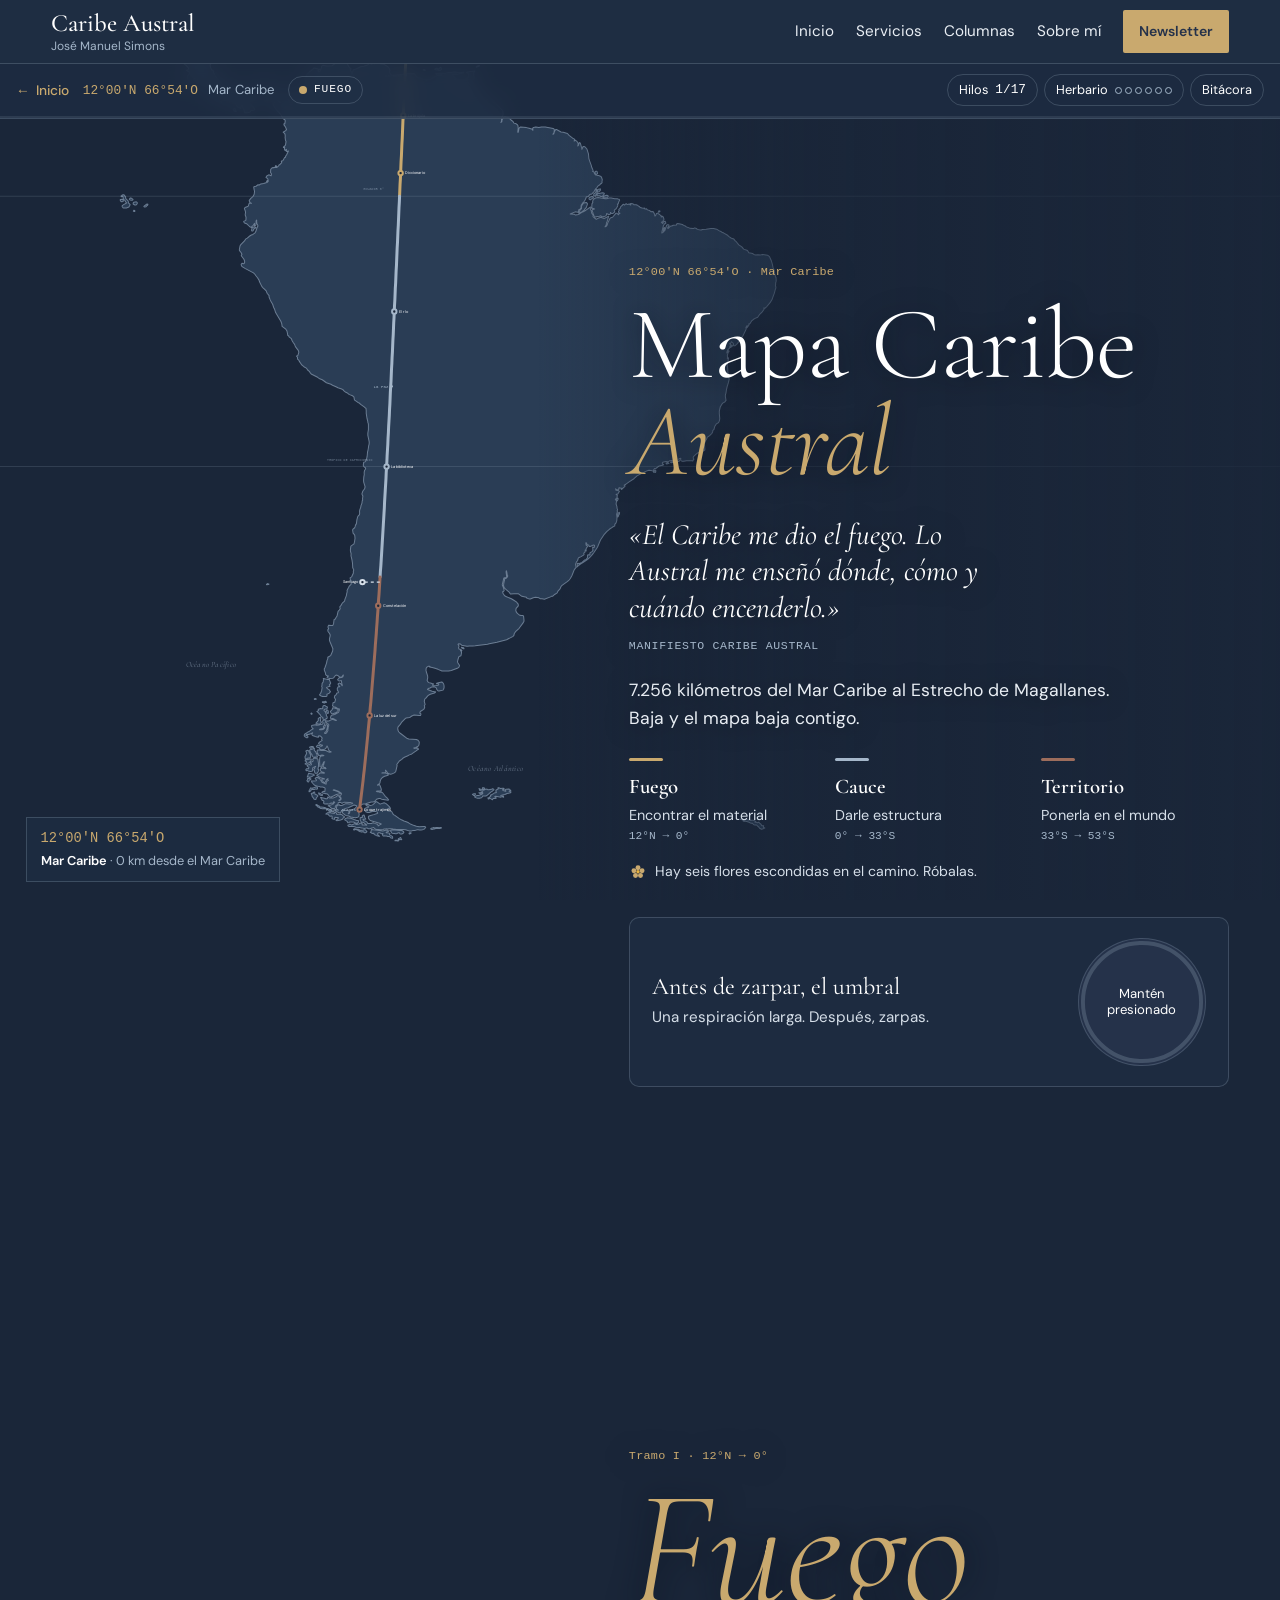
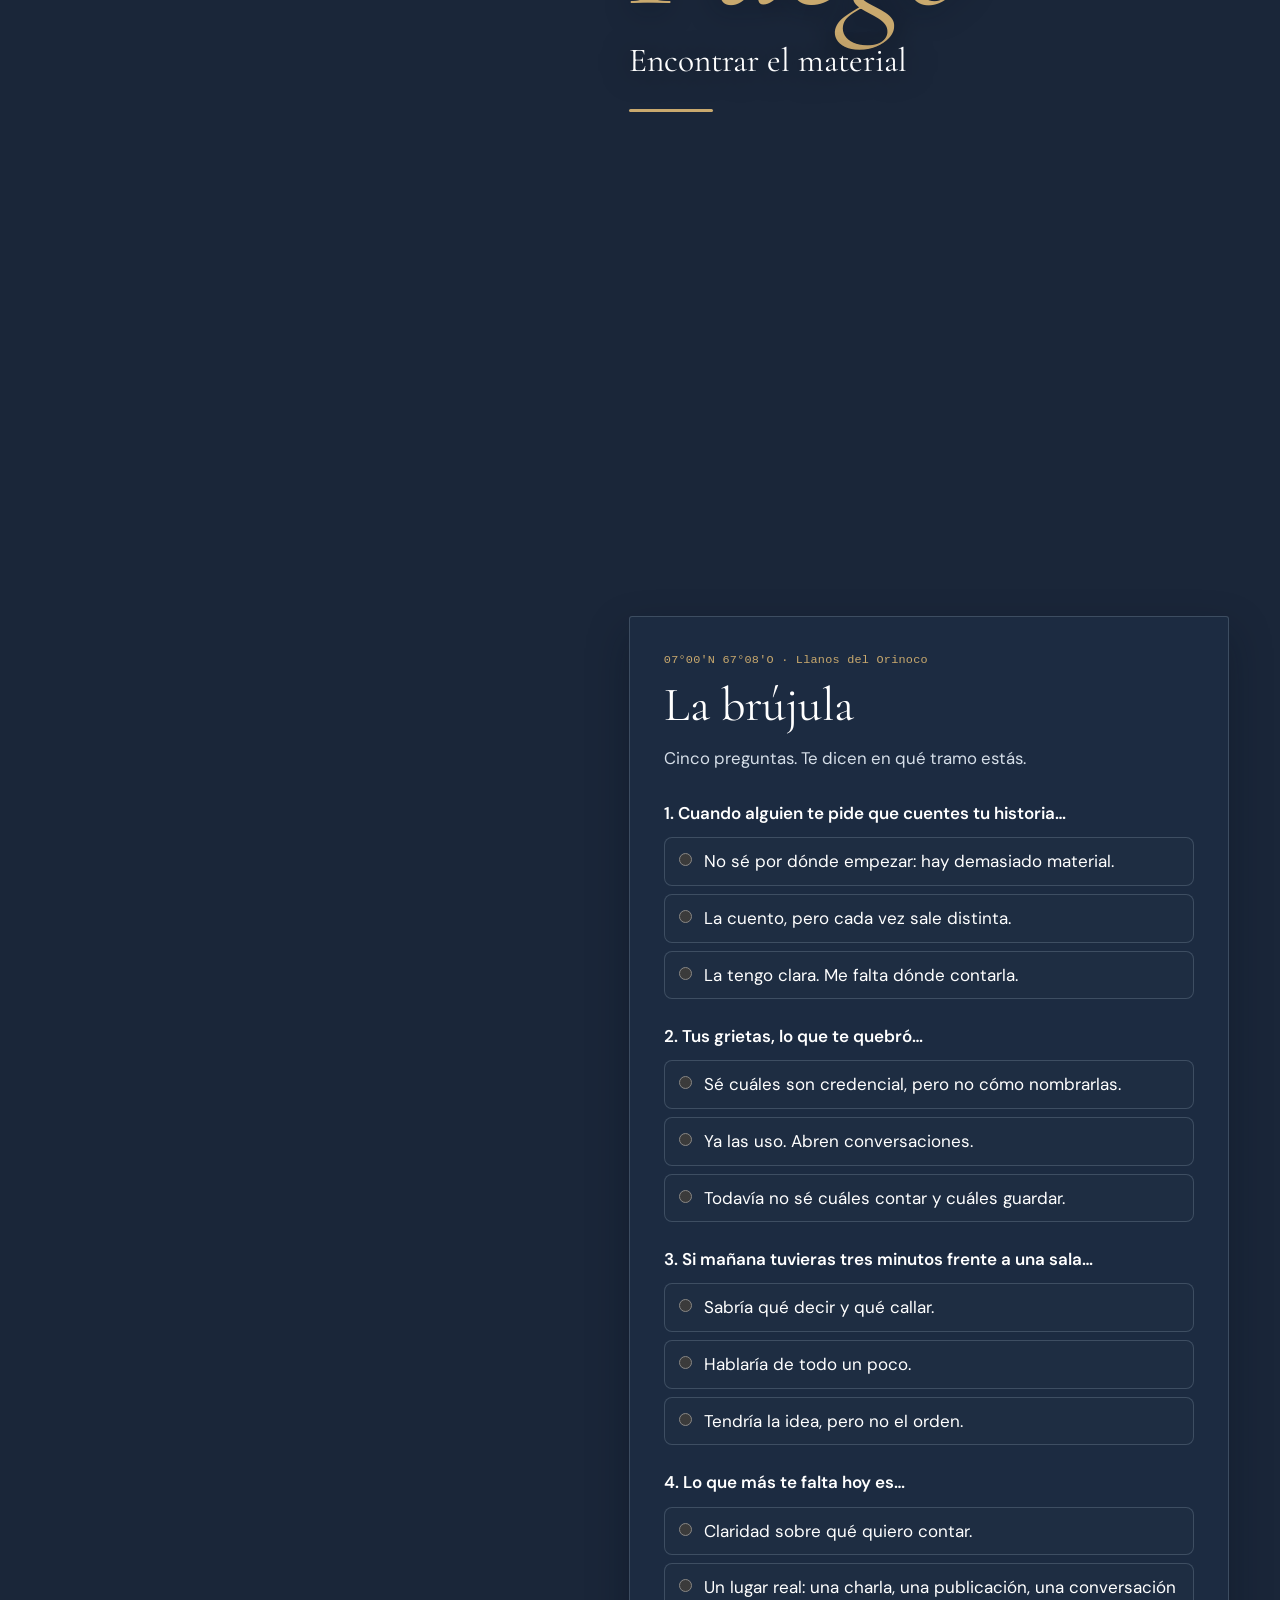
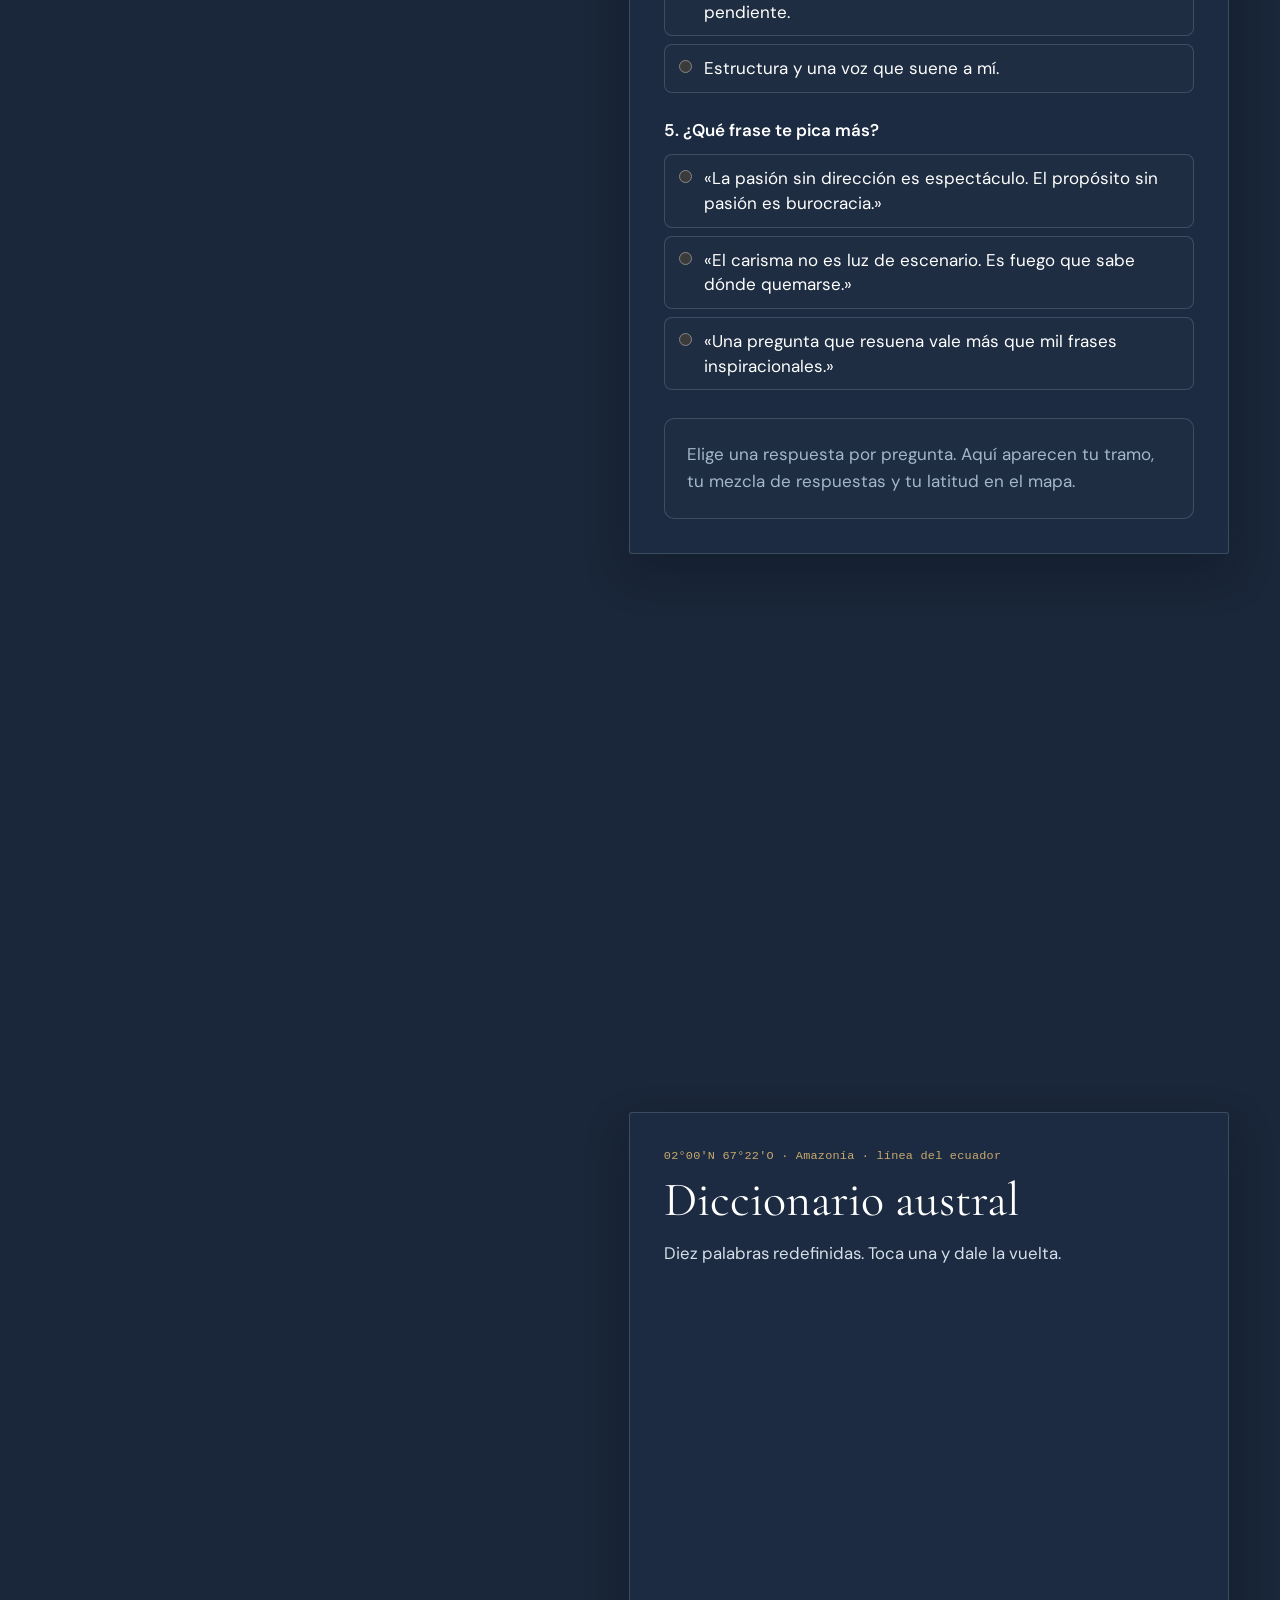
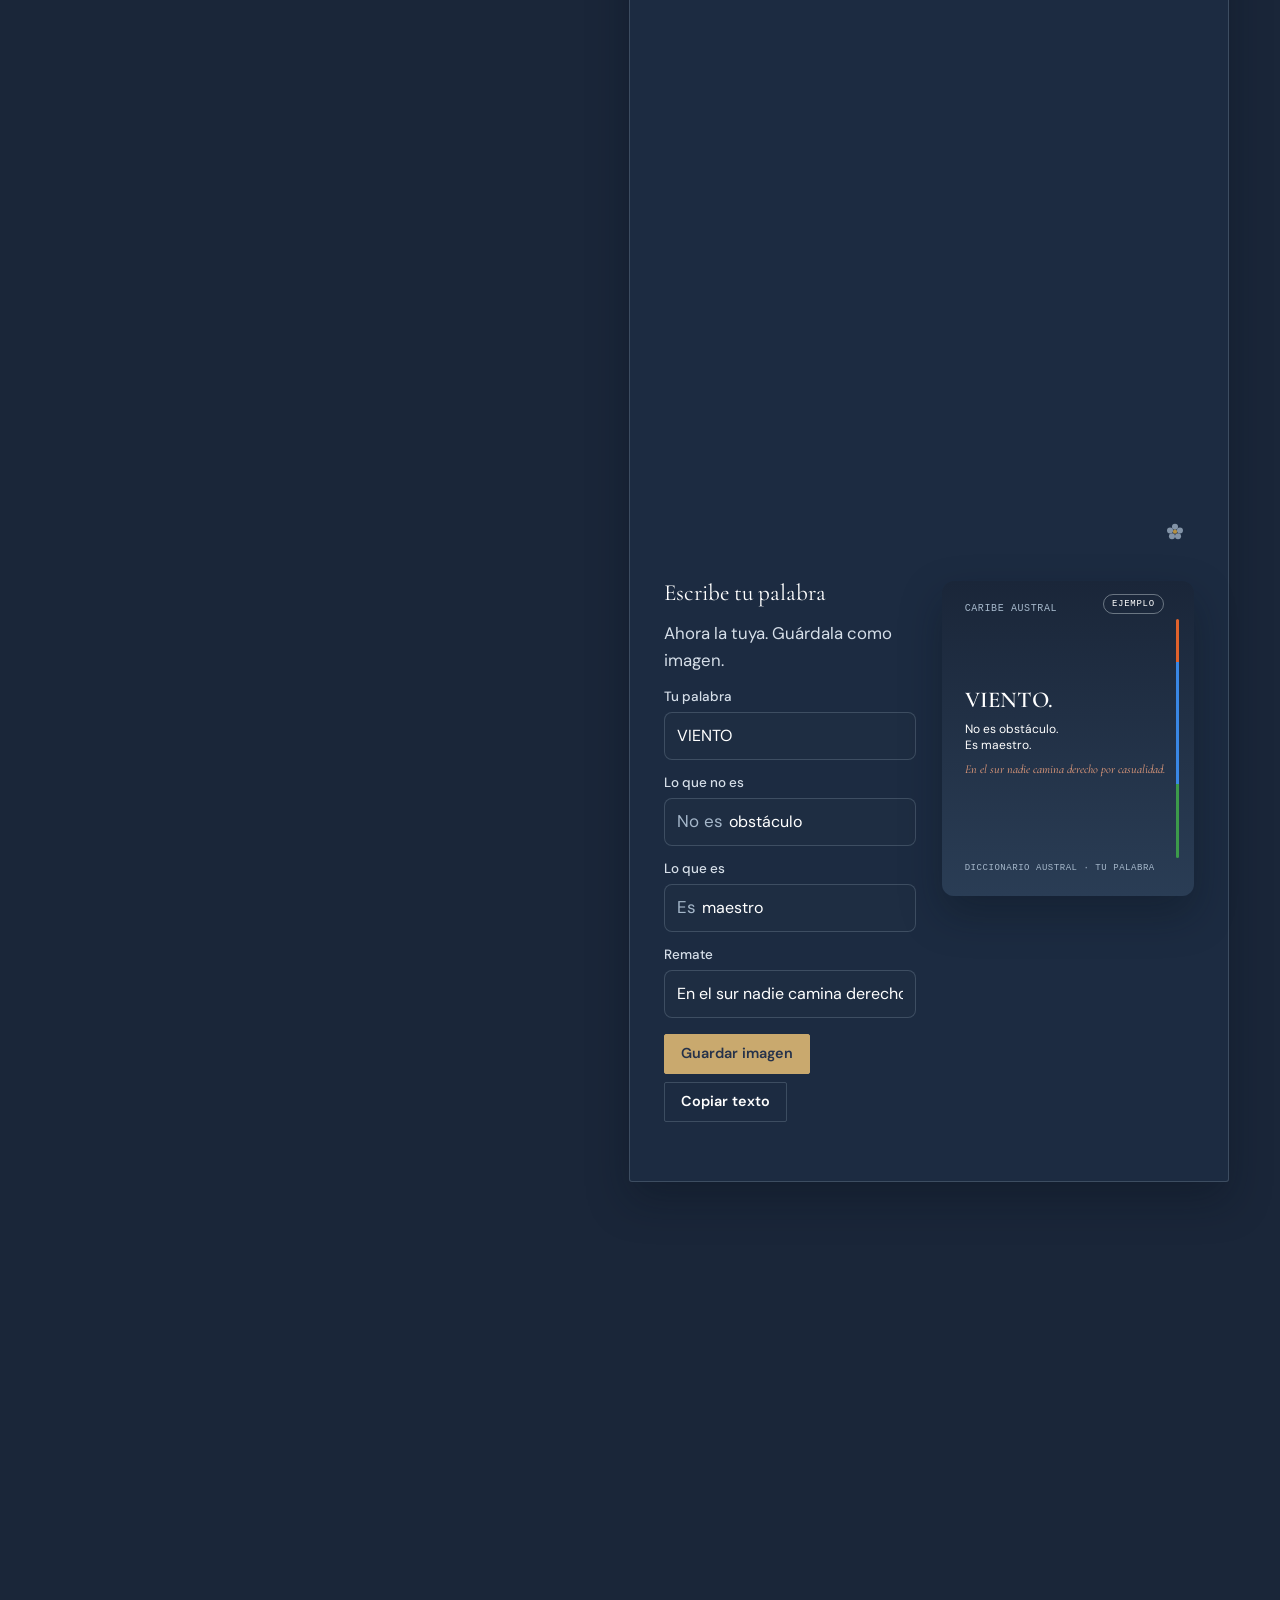
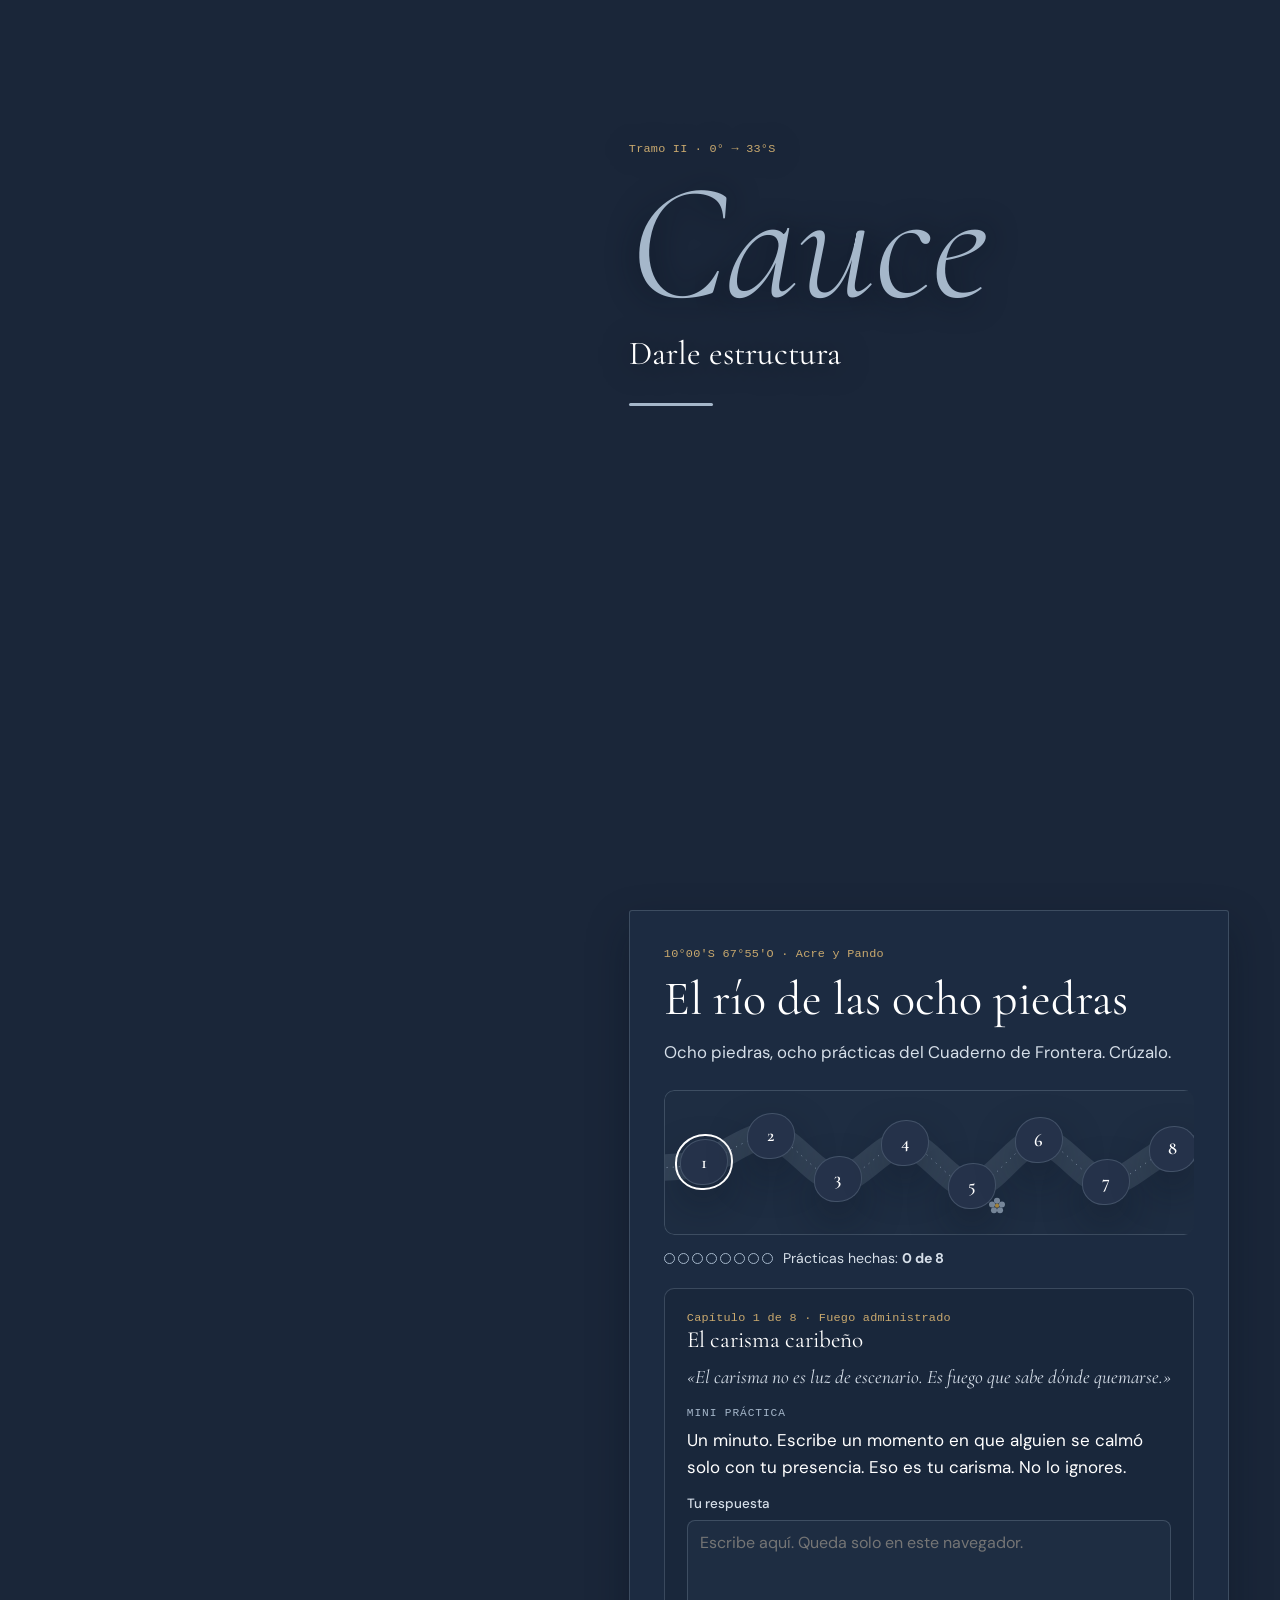
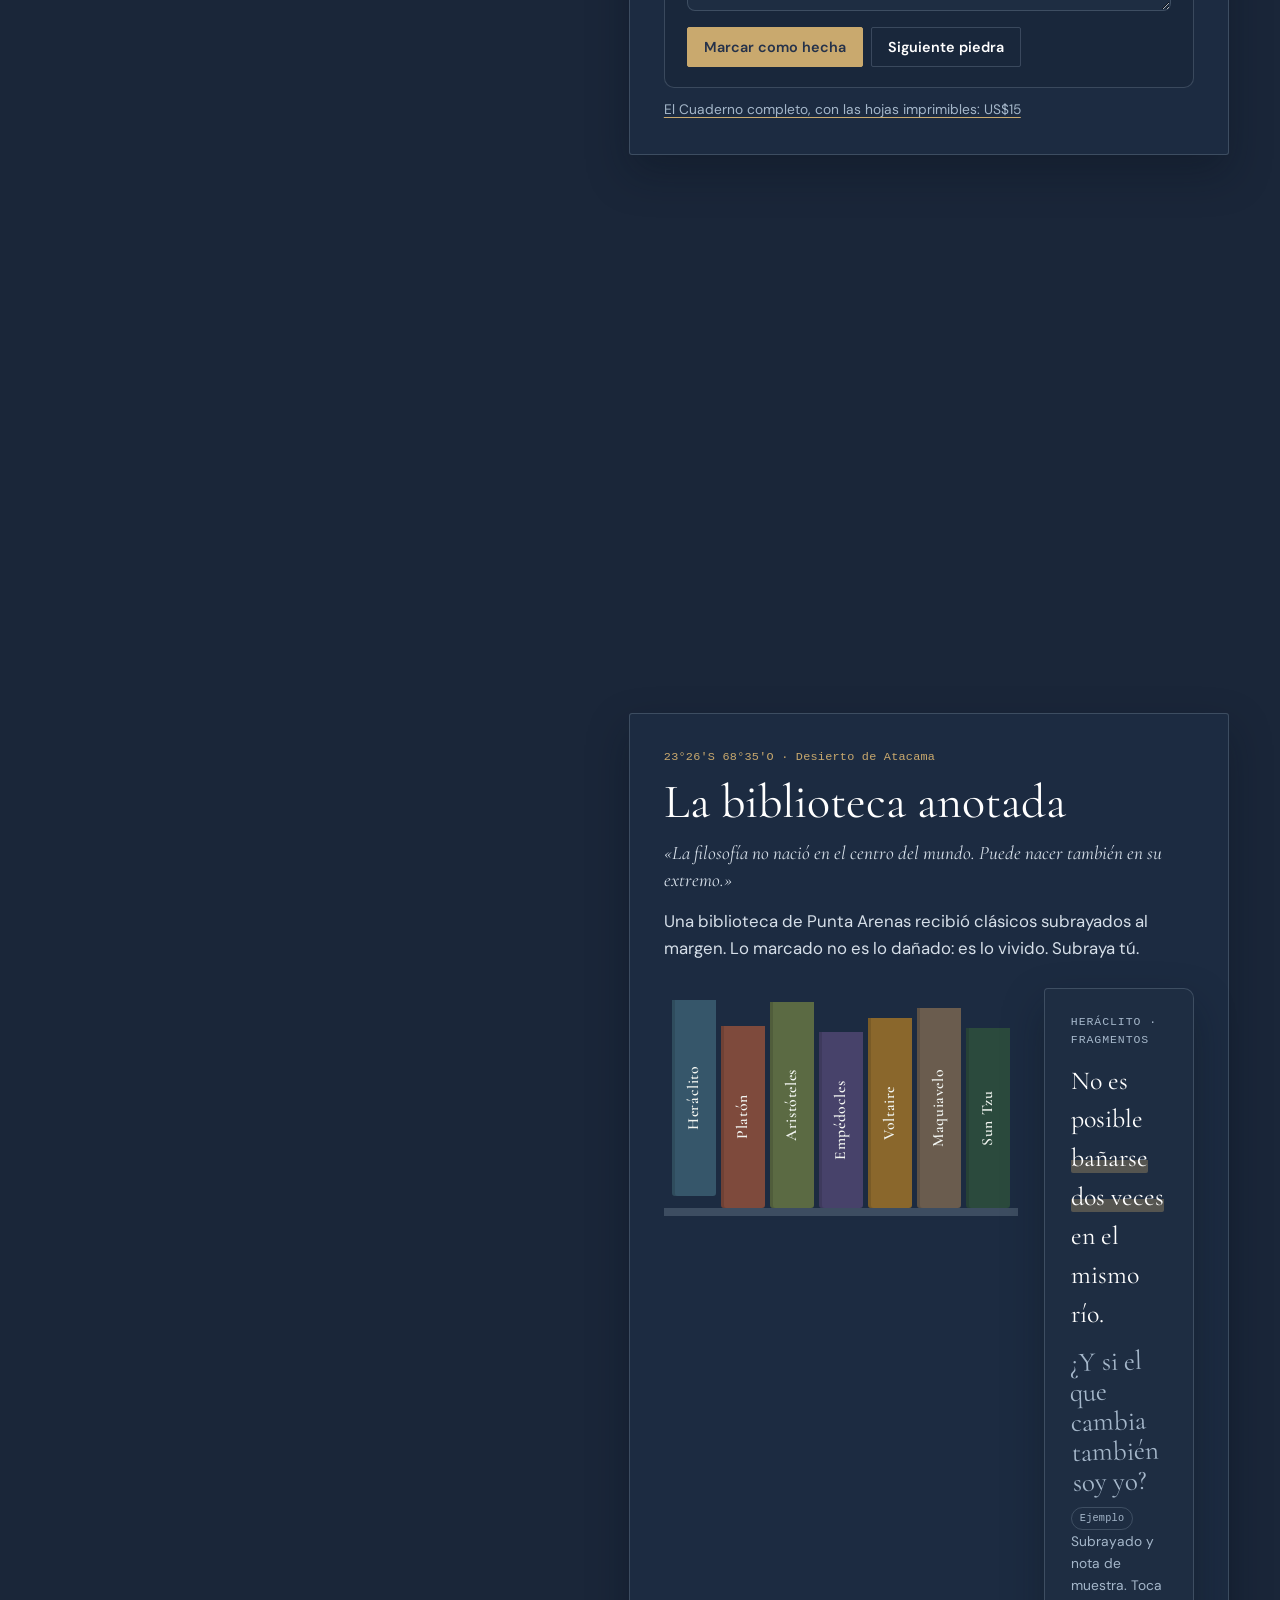
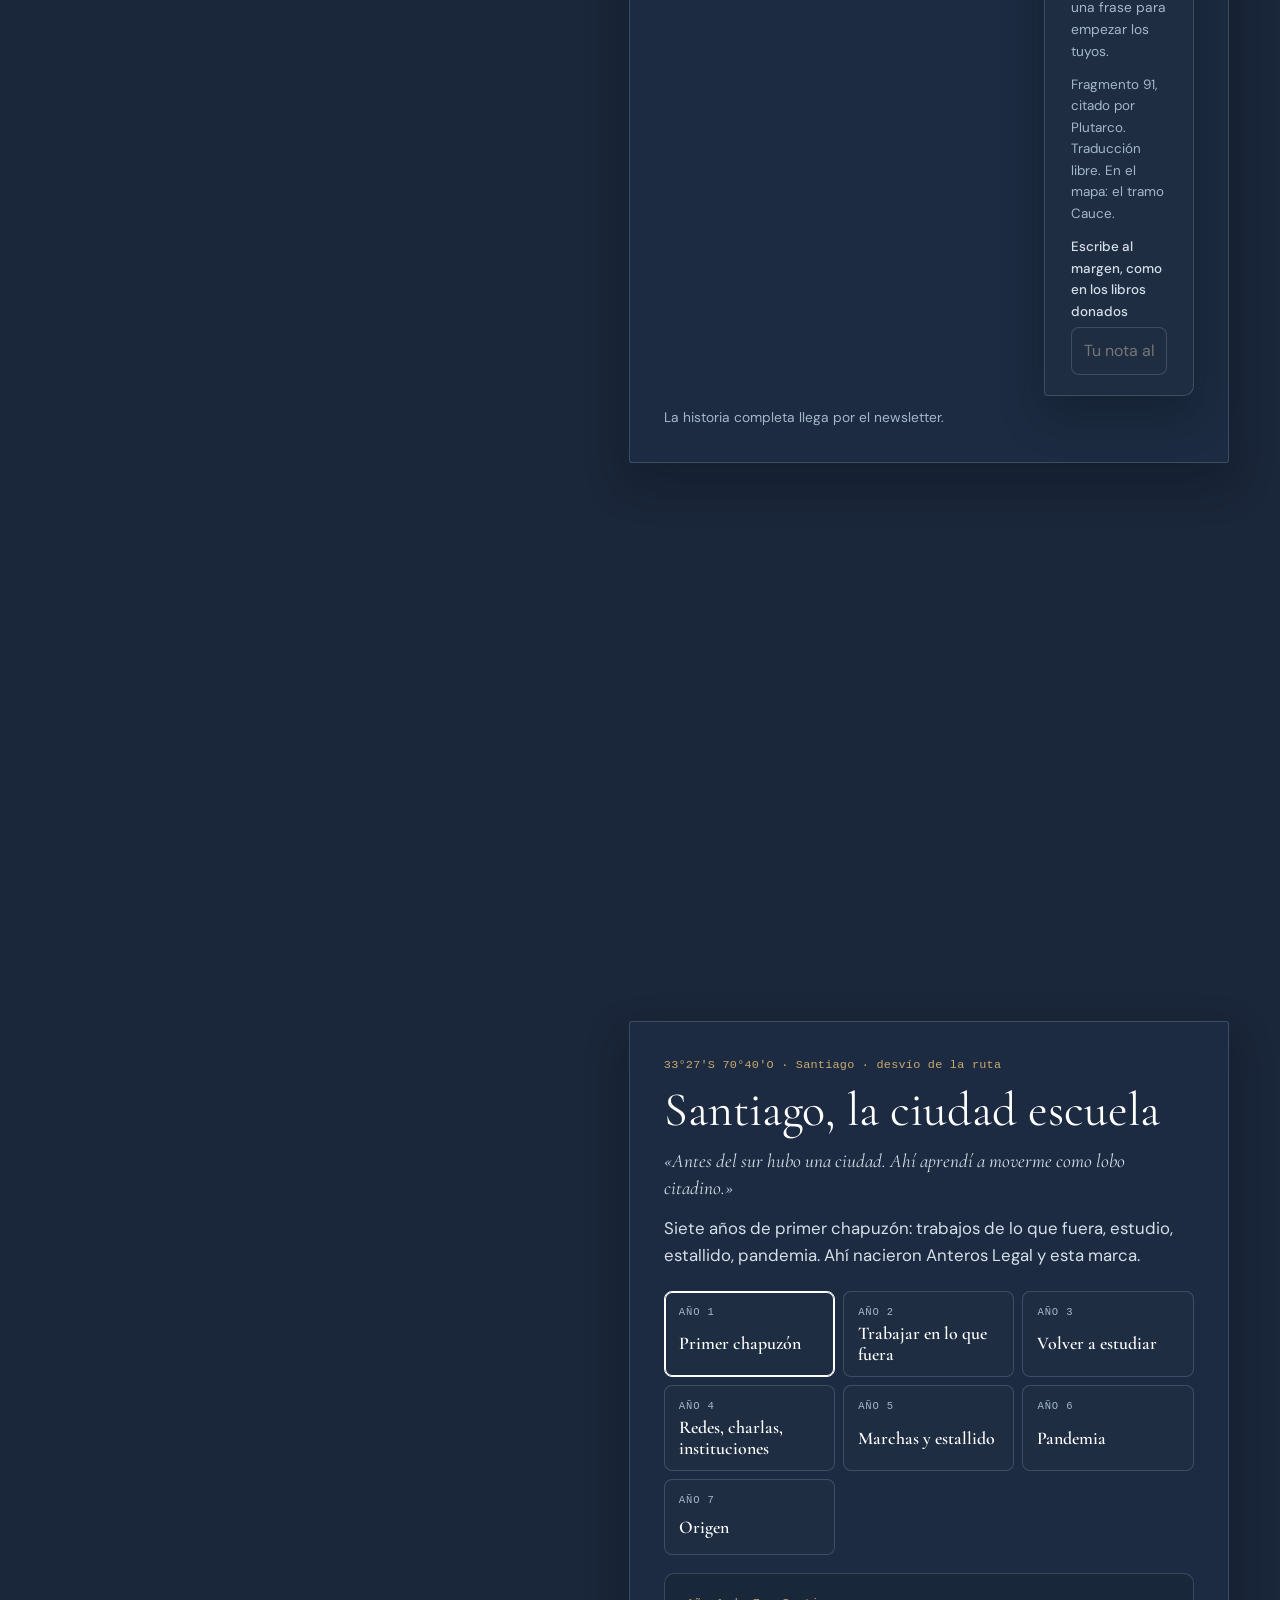
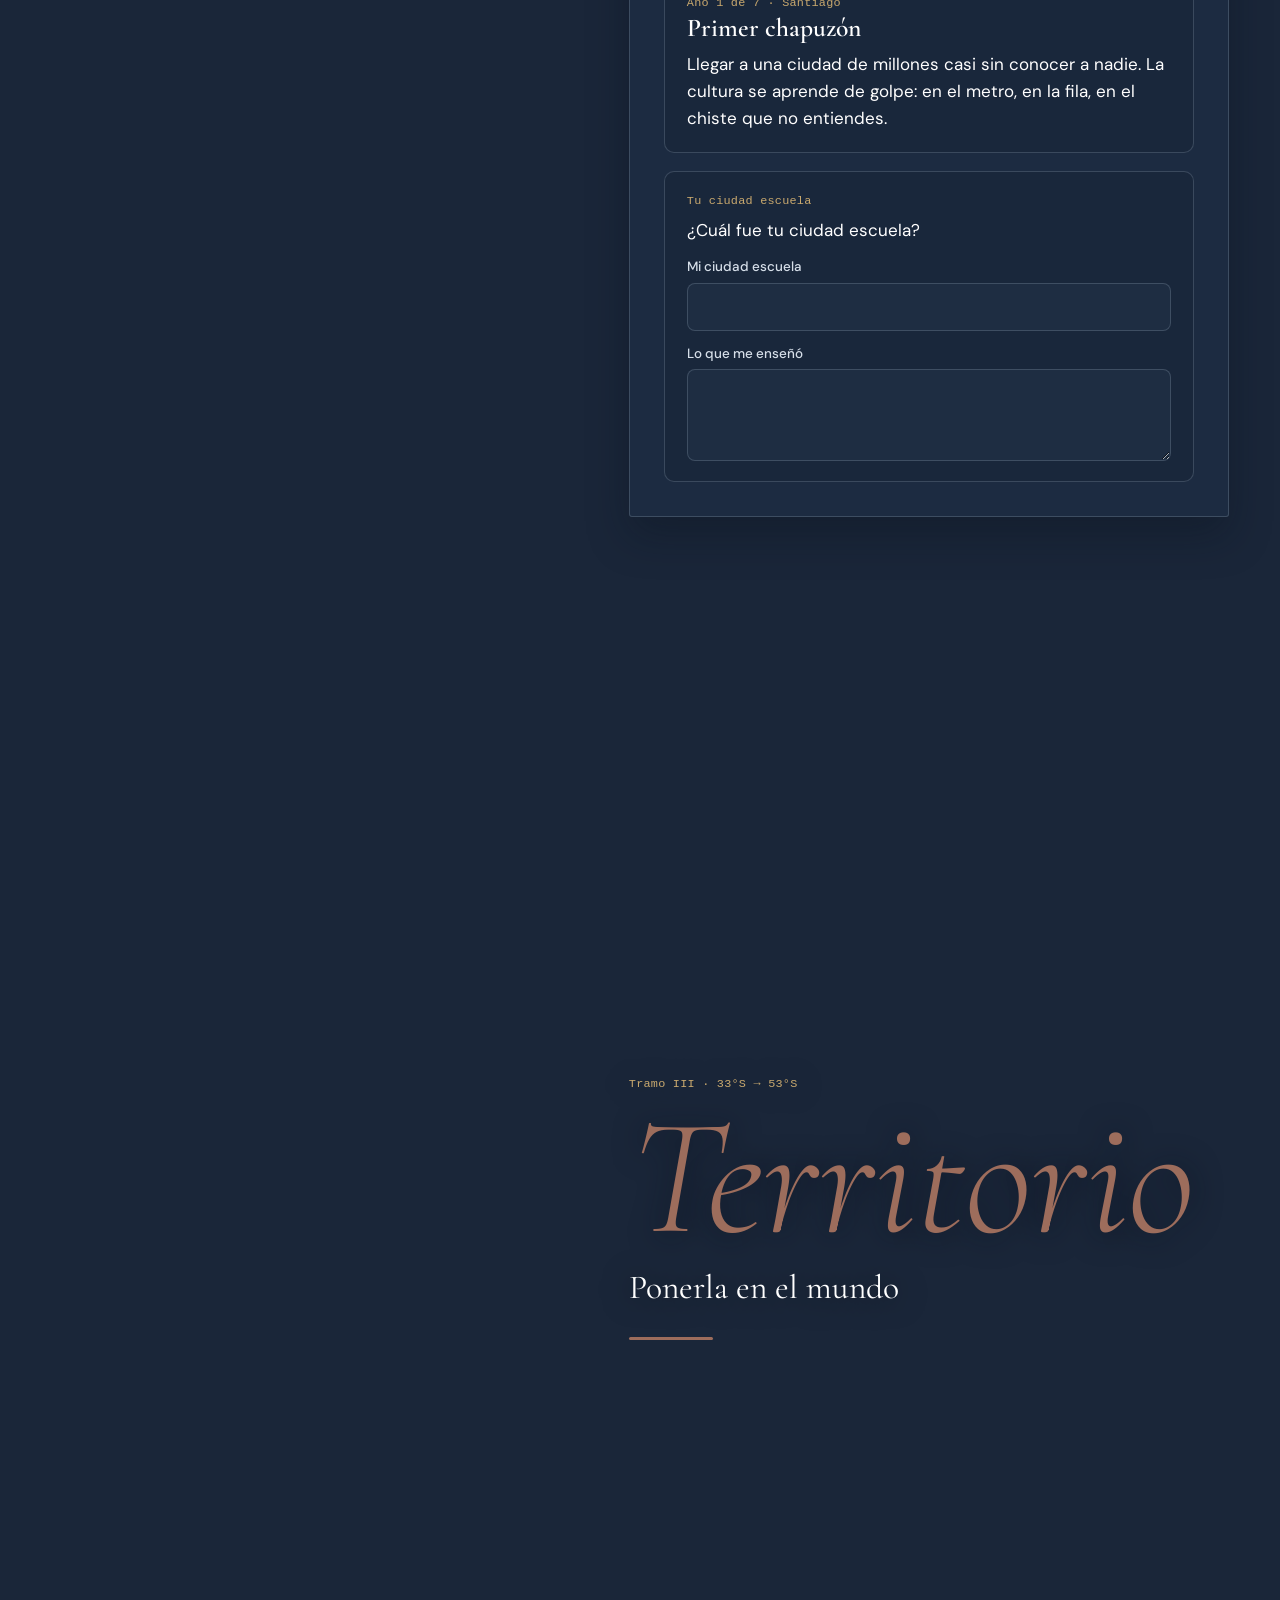
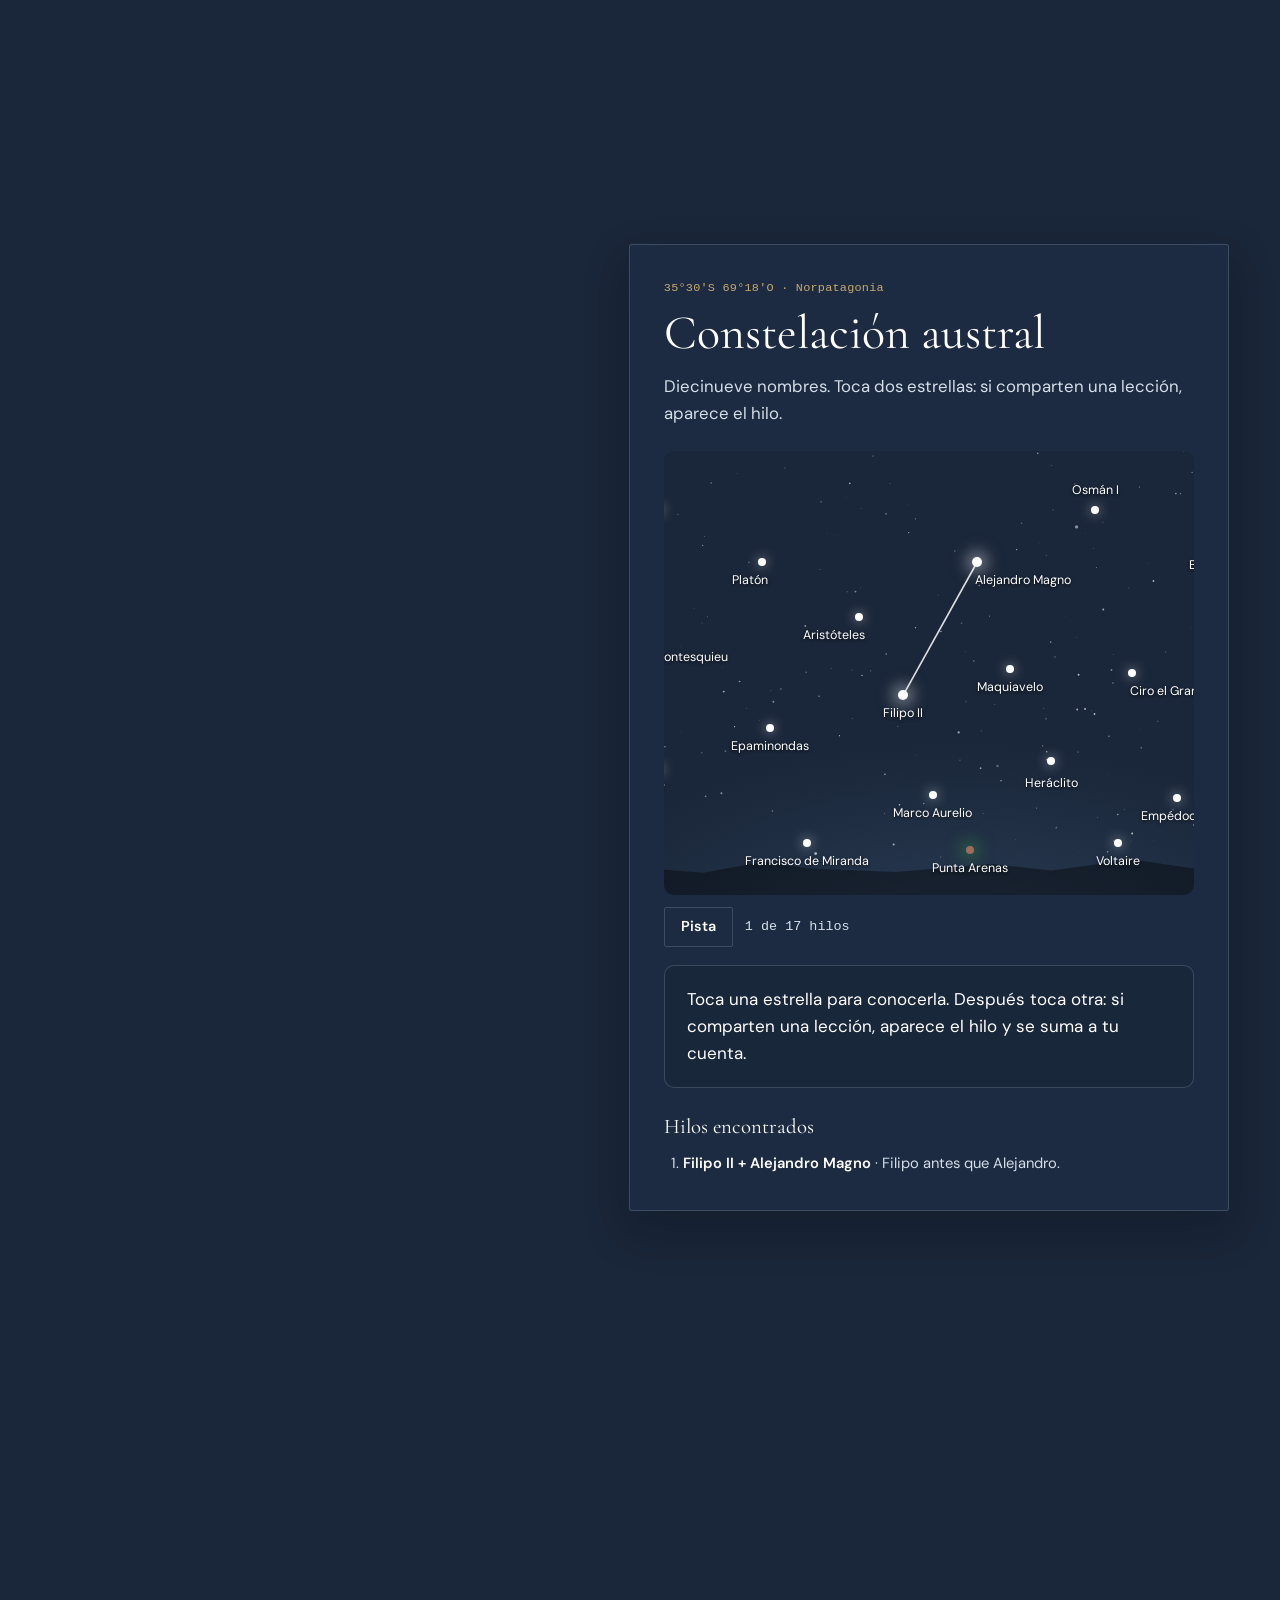
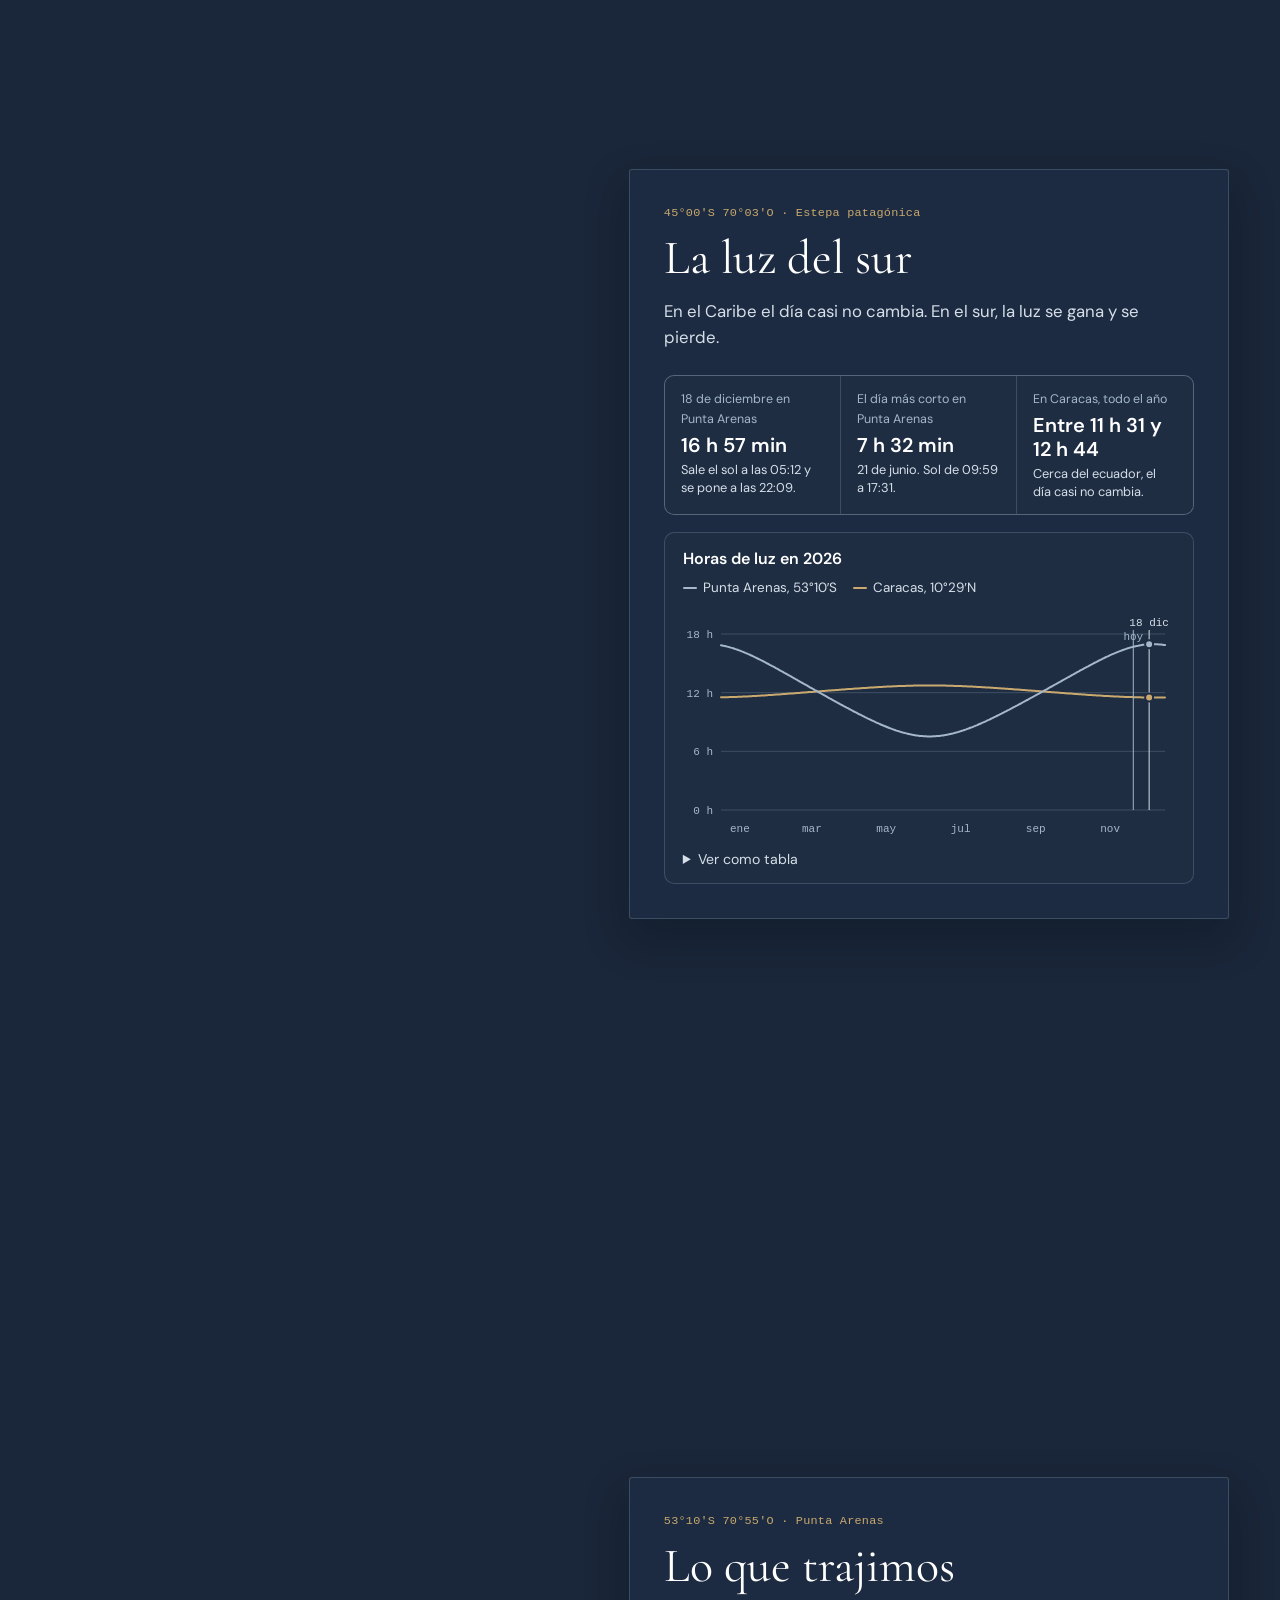
==== commit 5e1b81b6: "Marca oficial Caribe Austral y mapa inmersivo - Paleta y tipografía de la Guía de Tono v1.0 (Noche A" ====
--- a/mapa/index.html
+++ b/mapa/index.html
@@ -1,8 +1,14 @@
-<!doctype html><html lang="es"><head><meta charset="utf-8"><meta name="viewport" content="width=device-width,initial-scale=1,viewport-fit=cover"></head><body><title>Mapa Caribe Austral</title>
+<!doctype html><html lang="es"><head><meta charset="utf-8"><meta name="viewport" content="width=device-width,initial-scale=1,viewport-fit=cover"><title>Mapa Caribe Austral</title>
+<meta name="description" content="Un viaje interactivo del Mar Caribe al Estrecho de Magallanes: preguntas, palabras, estrellas y flores escondidas. Caribe Austral, de José Manuel Simons.">
+<meta name="theme-color" content="#1e2d42">
+<meta property="og:title" content="Mapa Caribe Austral">
+<meta property="og:description" content="Del Mar Caribe al Estrecho de Magallanes. Baja y el mapa baja contigo.">
+<meta property="og:image" content="https://josemanuelsimons.github.io/img/og/inicio.jpg">
+<link rel="icon" href="../assets/favicon.svg" type="image/svg+xml">
+<link rel="stylesheet" href="../assets/fuentes.css?v=20261124b">
+</head><body>
 <meta name="claude:viewport-fit-sides" content="cover">
-<link rel="preconnect" href="https://fonts.googleapis.com">
-<link rel="preconnect" href="https://fonts.gstatic.com" crossorigin>
-<link rel="stylesheet" href="https://fonts.googleapis.com/css2?family=Bodoni+Moda:ital,opsz,wght@0,6..96,400..800;1,6..96,400..700&family=Caveat:wght@500;600&family=DM+Mono:wght@400;500&family=Hanken+Grotesk:wght@400;500;600;700&display=swap">
+
 <style>
 @property --live { syntax: '<color>'; inherits: true; initial-value: #D9531E; }
 :root{
@@ -35,9 +41,9 @@
   --spine-ink:#F2F5F1;
   --shadow:0 1px 2px rgba(19,33,43,.06), 0 10px 28px rgba(19,33,43,.07);
   --live:var(--fuego);
-  --font-display:"Bodoni Moda","Bodoni 72","Didot",Georgia,serif;
-  --font-body:"Hanken Grotesk",system-ui,-apple-system,"Segoe UI",sans-serif;
-  --font-mono:"DM Mono",ui-monospace,"SFMono-Regular",Menlo,monospace;
+  --font-display:"Cormorant Garamond","Bodoni 72","Didot",Georgia,serif;
+  --font-body:"DM Sans",system-ui,-apple-system,"Segoe UI",sans-serif;
+  --font-mono:Menlo,ui-monospace,"SFMono-Regular",Menlo,monospace;
   --font-hand:"Caveat","Segoe Print","Bradley Hand",cursive;
   --hud-h:52px;
   --r:10px;
@@ -466,11 +472,126 @@
   html{scroll-behavior:auto}
   *,*::before,*::after{animation:none!important;transition:none!important}
 }
+
+/* ================================================================
+   v6 · Inmersivo. Paleta y tipografía oficiales de Caribe Austral
+   (Guía de Tono v1.0). El mapa ocupa toda la pantalla y la cámara
+   sigue el viaje; las estaciones flotan encima.
+   ================================================================ */
+:root:root:root, :root:root:root:not([data-theme="light"]), :root:root:root[data-theme="dark"] {
+  --paper:#25324a; --card:#1e2d42; --ink:#ffffff; --ink-2:#d6dfe9; --muted:#a5b7ca;
+  --hair:rgba(165,183,202,.24); --hair-2:rgba(165,183,202,.12);
+  --sea:#1a2639; --land:#2a3d55; --coast:#6b7d93; --grat:rgba(165,183,202,.16);
+  --fuego:#c9a96e; --cauce:#a5b7ca; --tierra:#9d6d5c;
+  --sky:#1a2639; --sky-2:#2a3d55; --sky-ink:#ffffff; --sky-muted:#a5b7ca; --star:#ffffff;
+  --mark:rgba(201,169,110,.32); --pencil:#a5b7ca; --moon-lit:#c9a96e; --moon-dark:#2a3d55;
+  --river-wash:rgba(165,183,202,.16);
+  --shadow:0 18px 40px rgba(10,16,28,.35);
+  --font-display:"Cormorant Garamond","Cormorant",Garamond,Georgia,serif;
+  --font-body:"DM Sans","Helvetica Neue",Arial,sans-serif;
+  --font-mono:ui-monospace,"SFMono-Regular",Menlo,Consolas,monospace;
+  --font-hand:"Cormorant Garamond",Georgia,serif;
+  --sitio-h:64px;
+  color-scheme:dark;
+}
+body{background:var(--sea);color:var(--ink)}
+body::before{background:var(--card)}
+h1,h2,h3,h4{font-weight:400;letter-spacing:0;font-variant-numeric:lining-nums}
+.eyebrow{text-transform:none;letter-spacing:.02em;color:var(--fuego)}
+.tag{text-transform:none;letter-spacing:.02em}
+
+/* ---- Cabecera del sitio ---- */
+.ca-sitio{position:relative;z-index:31;display:flex;align-items:center;gap:22px;height:var(--sitio-h);padding:0 max(16px,4vw);background:var(--card);border-bottom:1px solid var(--hair)}
+.ca-marca{display:grid;line-height:1;text-decoration:none;margin-right:auto}
+.ca-marca b{font-family:var(--font-display);font-weight:500;font-size:1.55rem;color:#fff}
+.ca-marca span{font-size:.75rem;color:var(--muted);margin-top:4px}
+.ca-links{display:flex;gap:22px}
+.ca-links a{text-decoration:none;font-size:.95rem;color:#e9eef4}
+.ca-links a:hover{color:var(--fuego)}
+.ca-cta{display:inline-flex;align-items:center;padding:.65rem 1rem;background:var(--fuego);color:#25324a;font-weight:600;font-size:.88rem;text-decoration:none;border-radius:2px}
+.ca-cta:hover{background:#d6bb86}
+@media (max-width:760px){.ca-links{display:none}.ca-marca span{display:none}}
+
+/* ---- HUD ---- */
+.hud{background:rgba(30,45,66,.82)!important;border-bottom:1px solid var(--hair)!important}
+.hud-brand{display:inline-flex!important;align-items:center;gap:6px;font-family:var(--font-body)!important;font-weight:500!important;font-size:.86rem!important;color:var(--fuego)!important}
+.hud-coord{color:var(--fuego)}
+.hud-tramo{border-color:var(--hair)}
+.hud-btn{background:transparent;border-color:var(--hair);color:#fff}
+.hud-btn:hover{border-color:var(--fuego)}
+@media (max-width:640px){.hud-brand .brand-txt{display:none}}
+
+/* ---- Escenario: el mapa a pantalla completa ---- */
+.layout{display:block!important;max-width:none!important;padding:0!important;margin:0!important}
+.mapcol{position:fixed!important;inset:0 auto auto 0!important;width:100vw!important;height:100vh!important;height:100dvh!important;max-height:none!important;padding:0!important;margin:0!important;z-index:0;grid-area:auto!important}
+.mapbox{height:100%!important;border:0!important;border-radius:0!important;background:var(--sea)!important}
+.map{position:absolute!important;inset:0;width:100%!important;height:100%!important;min-height:0!important}
+.map-read{position:absolute;left:max(16px,2vw);bottom:max(16px,2vh);z-index:3;background:rgba(30,45,66,.86)!important;border:1px solid var(--hair)!important;backdrop-filter:blur(6px);color:#fff}
+.map-read .mono{color:var(--fuego)}
+.velo{position:fixed;inset:0;z-index:1;pointer-events:none;background:linear-gradient(90deg,rgba(26,38,57,0) 0%,rgba(26,38,57,0) 42%,rgba(26,38,57,.55) 62%,rgba(26,38,57,.82) 100%)}
+#ambiente{position:fixed;inset:0;z-index:1;pointer-events:none;width:100%;height:100%}
+@media (max-width:999px){.velo{background:linear-gradient(180deg,rgba(26,38,57,0) 0%,rgba(26,38,57,0) 45%,rgba(26,38,57,.5) 100%)}}
+
+/* Texto del mapa en unidades del mapa: la cámara hace el zoom */
+.map text{font-size:3.6px!important;fill:#a5b7ca}
+.map .m-st text{font-size:3.4px!important;fill:#ffffff;font-family:var(--font-body)}
+.map .m-you text{font-size:3.6px!important;fill:#ffffff}
+.map .m-ocean{font-size:7px!important;fill:rgba(165,183,202,.55);font-family:var(--font-display)}
+.map .m-gl{font-size:2.8px!important;fill:rgba(165,183,202,.6)}
+.m-land{stroke-width:1px!important;vector-effect:non-scaling-stroke}
+.m-seg{stroke-width:3px!important;vector-effect:non-scaling-stroke}
+.m-st circle{fill:var(--sea);stroke-width:2px!important;vector-effect:non-scaling-stroke}
+.m-dot{stroke:#1a2639;stroke-width:2px!important;vector-effect:non-scaling-stroke}
+.m-pulse{stroke-width:1.5px!important;vector-effect:non-scaling-stroke}
+.m-you circle{stroke:#fff;stroke-width:1.5px!important;vector-effect:non-scaling-stroke}
+.m-lm circle{fill:#a5b7ca}
+
+/* ---- Estaciones flotando sobre el mapa ---- */
+.hero,.journey{position:relative;z-index:2}
+.hero{width:min(600px,calc(100% - 32px));margin:0 max(16px,4vw) 0 auto!important;padding:16vh 0 40vh!important;text-shadow:0 2px 24px rgba(10,16,28,.6)}
+.hero .eyebrow{color:var(--fuego)}
+.hero h1{font-size:clamp(3.6rem,8vw,6.6rem)!important;font-weight:300!important;line-height:.95!important;letter-spacing:-.01em!important}
+.hero h1 em{font-weight:300!important;color:var(--fuego)}
+.thesis p{font-family:var(--font-display);font-style:italic;font-size:clamp(1.4rem,2.4vw,1.85rem);line-height:1.25;color:#fff}
+.thesis cite{color:var(--muted)}
+.lede{color:#e9eef4;font-size:1.1rem;max-width:40ch}
+.hero .umbral,.hero .legend3,.hero .flor-help{text-shadow:none}
+.umbral{background:rgba(30,45,66,.9)!important;border:1px solid var(--hair)!important;backdrop-filter:blur(8px)}
+.journey > section{width:min(600px,calc(100% - 32px));margin:0 max(16px,4vw) 62vh auto!important;padding:clamp(22px,3vw,34px)!important;background:rgba(30,45,66,.93);backdrop-filter:blur(10px);-webkit-backdrop-filter:blur(10px);border:1px solid var(--hair)!important;border-radius:3px;box-shadow:var(--shadow)}
+.journey > section .wrap{max-width:none}
+.journey > section.tramo-head{background:transparent;border:0!important;box-shadow:none;backdrop-filter:none;-webkit-backdrop-filter:none;padding:0 0 4vh!important;margin-bottom:52vh!important;text-shadow:0 2px 30px rgba(10,16,28,.75)}
+.tramo-head h2{font-size:clamp(5rem,13vw,10.5rem)!important;font-weight:300!important;font-style:italic;color:var(--tc)!important;line-height:.9!important}
+.tramo-head .sub{font-family:var(--font-display);font-size:clamp(1.5rem,3vw,2.1rem)!important;color:#fff}
+.tramo-head .txt{display:none}
+.station h3{font-weight:400!important;font-size:clamp(2.2rem,4vw,3rem)!important}
+.station .intro{color:#d6dfe9;font-size:1.05rem}
+#llegada{margin-bottom:0!important}
+#luz .note{display:none}
+#bitacora,#bitacora + .intro,#moon-today,#lunar,#stops-legend,#stops{display:none!important}
+.panel{background:rgba(26,38,57,.65)!important;border-color:var(--hair)!important}
+.btn{border-radius:2px!important;background:var(--fuego)!important;border-color:var(--fuego)!important;color:#25324a!important}
+.btn.ghost{background:transparent!important;color:#fff!important;border-color:var(--hair)!important}
+.btn.ghost:hover{border-color:var(--fuego)!important}
+.news{background:var(--fuego)!important;color:#25324a!important}
+.news .eyebrow,.news p,.news .news-h{color:#25324a!important}
+.news .btn{background:#25324a!important;border-color:#25324a!important;color:#fff!important}
+@media (max-width:999px){
+  .hero{margin:0 auto!important;padding:52vh 16px 30vh!important;width:100%!important;background:linear-gradient(180deg,transparent 0,transparent 47vh,rgba(26,38,57,.94) 52vh,rgba(26,38,57,.94) calc(100% - 30vh),transparent 100%)}
+  .map-read{display:none!important}
+  .journey > section{margin:0 auto 70vh!important}
+  .journey > section.tramo-head{margin-bottom:62vh!important}
+}
+@media (prefers-reduced-motion:reduce){#ambiente{display:none}}
 </style>
 
+<nav class="ca-sitio" aria-label="Caribe Austral">
+  <a class="ca-marca" href="../index.html"><b>Caribe Austral</b><span>José Manuel Simons</span></a>
+  <div class="ca-links"><a href="../index.html">Inicio</a><a href="../index.html#servicios">Servicios</a><a href="../columnas.html">Columnas</a><a href="../sobre-mi.html">Sobre mí</a></div>
+  <a class="ca-cta" href="../index.html#newsletter">Newsletter</a>
+</nav>
 <header class="hud" id="hud">
   <div class="hud-in">
-    <a class="hud-brand" href="#umbral">Caribe Austral</a>
+    <a class="hud-brand" href="../index.html" title="Volver al inicio de Caribe Austral">←<span class="brand-txt"> Inicio</span></a>
     <div class="hud-read">
       <span class="hud-coord"><span id="hud-lat">12°00′N</span><span class="hud-lon" id="hud-lon"> 66°54′O</span></span>
       <span class="hud-place" id="hud-place">Mar Caribe</span>
@@ -493,17 +614,17 @@
       <p>«El Caribe me dio el fuego. Lo Austral me enseñó dónde, cómo y cuándo encenderlo.»</p>
       <cite>Manifiesto Caribe Austral</cite>
     </blockquote>
-    <p class="lede">Un viaje de 7.256 kilómetros en línea recta, del Mar Caribe al Estrecho de Magallanes, en tres tramos. Baja por la página y el mapa baja contigo. En cada estación hay algo para descubrir, practicar o crear, y lo que escribas queda guardado solo en tu navegador.</p>
+    <p class="lede">7.256 kilómetros del Mar Caribe al Estrecho de Magallanes. Baja y el mapa baja contigo.</p>
     <ol class="legend3" aria-label="Los tres tramos del viaje">
       <li style="--c:var(--fuego)"><b>Fuego</b><span>Encontrar el material</span><em>12°N → 0°</em></li>
       <li style="--c:var(--cauce)"><b>Cauce</b><span>Darle estructura</span><em>0° → 33°S</em></li>
       <li style="--c:var(--tierra)"><b>Territorio</b><span>Ponerla en el mundo</span><em>33°S → 53°S</em></li>
     </ol>
-    <p class="flor-help"><span class="herb-ico" aria-hidden="true"></span><span>Juego aparte: hay seis flores escondidas en el mapa. Tócalas al pasar y su foto se guarda en el Herbario, arriba a la derecha.</span></p>
+    <p class="flor-help"><span class="herb-ico" aria-hidden="true"></span><span>Hay seis flores escondidas en el camino. Róbalas.</span></p>
     <div class="umbral">
       <div>
         <h2>Antes de zarpar, el umbral</h2>
-        <p>El rito del Umbral Austral empieza con un minuto de silencio. Para zarpar alcanza con una respiración larga.</p>
+        <p>Una respiración larga. Después, zarpas.</p>
       </div>
       <button class="hold" id="umbral-btn" type="button" aria-label="Mantén presionado para cruzar el umbral">
         <svg viewBox="0 0 128 128" aria-hidden="true"><circle class="track" cx="64" cy="64" r="60"/><circle class="fill" id="umbral-fill" cx="64" cy="64" r="60"/></svg>
@@ -514,6 +635,8 @@
   </section>
 
   <aside class="mapcol" aria-label="Mapa de la ruta">
+    <div class="velo" aria-hidden="true"></div>
+    <canvas id="ambiente" aria-hidden="true"></canvas>
     <div class="mapbox">
       <svg id="map" class="map" viewBox="85 20 350 715" preserveAspectRatio="xMidYMid meet" role="img" aria-labelledby="map-title">
         <title id="map-title">Ruta del Mar Caribe a Punta Arenas, con las estaciones del viaje</title>
@@ -556,7 +679,7 @@
       <div class="wrap">
         <p class="eyebrow" data-coord="7">07°00′N 67°08′O · Llanos del Orinoco</p>
         <h3>La brújula</h3>
-        <p class="intro">Cinco preguntas para saber en qué tramo del viaje estás. No hay respuestas mejores: hay puntos de partida.</p>
+        <p class="intro">Cinco preguntas. Te dicen en qué tramo estás.</p>
         <form class="quiz" id="quiz" autocomplete="off"></form>
         <div class="result" id="quiz-result" aria-live="polite"></div>
       </div>
@@ -566,13 +689,13 @@
       <div class="wrap">
         <p class="eyebrow" data-coord="2">02°00′N 67°22′O · Amazonía</p>
         <h3>Diccionario austral</h3>
-        <p class="intro">Diez palabras que Caribe Austral redefinió este año, en el formato de sus posts. Toca una para darla vuelta.</p>
+        <p class="intro">Diez palabras redefinidas. Toca una y dale la vuelta.</p>
         <div class="words" id="words"></div>
         <div class="wordsfoot"><button class="flor" type="button" data-flor="nieve" aria-label="Una flor escondida entre las palabras"></button></div>
         <div class="creator">
           <div>
             <h4>Escribe tu palabra</h4>
-            <p class="intro">Mismo formato: la palabra, lo que no es, lo que es y un remate. Guárdala como imagen para tus historias.</p>
+            <p class="intro">Ahora la tuya. Guárdala como imagen.</p>
             <div class="field"><label for="w-palabra">Tu palabra</label><input id="w-palabra" type="text" maxlength="16" autocomplete="off"></div>
             <div class="field"><label for="w-noes">Lo que no es</label><div class="pre"><span>No es</span><input id="w-noes" type="text" maxlength="40" autocomplete="off"></div></div>
             <div class="field"><label for="w-es">Lo que es</label><div class="pre"><span>Es</span><input id="w-es" type="text" maxlength="40" autocomplete="off"></div></div>
@@ -607,14 +730,14 @@
       <div class="wrap">
         <p class="eyebrow" data-coord="-10">10°00′S 67°56′O · Acre y Pando</p>
         <h3>El río de las ocho piedras</h3>
-        <p class="intro">El Cuaderno de Frontera tiene ocho capítulos y cada uno termina en una práctica corta. Cruza el río piedra por piedra; las piedras hechas se tiñen de agua.</p>
+        <p class="intro">Ocho piedras, ocho prácticas del Cuaderno de Frontera. Crúzalo.</p>
         <p class="swipe swipe-rio">Desliza el río hacia los lados para ver las ocho piedras.</p>
       </div>
       <div class="scrollx"><div class="river" id="river"><svg id="river-svg" viewBox="0 0 1000 260" preserveAspectRatio="none" aria-hidden="true"></svg><button class="flor" type="button" data-flor="grosellero" aria-label="Una flor a la orilla del río" style="left:61%;top:86%"></button></div></div>
       <div class="wrap">
         <div class="tracker"><span class="pips" id="stones-pips"><i></i><i></i><i></i><i></i><i></i><i></i><i></i><i></i></span><span>Prácticas hechas: <b id="stones-count">0 de 8</b></span></div>
         <div class="panel" id="stone-panel" aria-live="polite"></div>
-        <p class="note">El Cuaderno completo, con las hojas imprimibles y el tracker 8/8, está en <a href="https://josemanuelsimons.github.io" target="_blank" rel="noopener">josemanuelsimons.github.io</a>.</p>
+        <p class="note"><a href="https://josemanuelsimons.gumroad.com/l/xqfcqt" rel="noopener">El Cuaderno completo, con las hojas imprimibles: US$15</a></p>
       </div>
     </section>
 
@@ -623,12 +746,12 @@
         <p class="eyebrow" data-coord="-23.44">23°26′S 68°35′O · Trópico de Capricornio</p>
         <h3>La biblioteca anotada</h3>
         <p class="quote">«La filosofía no nació en el centro del mundo. Puede nacer también en su extremo.»</p>
-        <p class="intro">En junio, una biblioteca recién inaugurada en Punta Arenas recibió una colección de clásicos subrayados y anotados al margen. Lo marcado no es lo dañado: es lo vivido. Elige un libro, subraya una frase y deja tu nota.</p>
+        <p class="intro">Una biblioteca de Punta Arenas recibió clásicos subrayados al margen. Lo marcado no es lo dañado: es lo vivido. Subraya tú.</p>
         <div class="library">
           <div class="shelf" id="shelf" aria-label="Estante de libros"></div>
           <div class="page" id="page" aria-live="polite"></div>
         </div>
-        <p class="note">La historia de esa donación llega con el newsletter de Caribe Austral.</p>
+        <p class="note">La historia completa llega por el newsletter.</p>
       </div>
     </section>
 
@@ -637,12 +760,12 @@
         <p class="eyebrow">33°27′S 70°40′O · Santiago · desvío de la ruta</p>
         <h3>Santiago, la ciudad escuela</h3>
         <p class="quote">«Antes del sur hubo una ciudad. Ahí aprendí a moverme como lobo citadino.»</p>
-        <p class="intro">El límite entre el Cauce y el Territorio está en los 33°S, la latitud de Santiago. No es casualidad: ahí la historia de Caribe Austral tomó forma antes de salir al mundo. Siete años de primer chapuzón en la cultura, trabajos de lo que fuera, estudio, redes, charlas, marchas, un estallido, una pandemia, cosas que terminaron y otras que empezaron, como Anteros Legal y una marca personal.</p>
+        <p class="intro">Siete años de primer chapuzón: trabajos de lo que fuera, estudio, estallido, pandemia. Ahí nacieron Anteros Legal y esta marca.</p>
         <div class="years" id="years" role="list" aria-label="Siete años en Santiago"></div>
         <div class="panel" id="year-panel" aria-live="polite"></div>
         <div class="panel">
           <p class="eyebrow">Tu ciudad escuela</p>
-          <p style="margin-top:6px">Casi todos tenemos una ciudad que nos enseñó antes de llegar adonde estamos. ¿Cuál fue la tuya y qué aprendiste ahí que todavía usas?</p>
+          <p style="margin-top:6px">¿Cuál fue tu ciudad escuela?</p>
           <div class="field"><label for="city-name">Mi ciudad escuela</label><input id="city-name" type="text" maxlength="40" autocomplete="off"></div>
           <div class="field"><label for="city-lesson">Lo que me enseñó</label><textarea id="city-lesson" rows="3" maxlength="240"></textarea></div>
         </div>
@@ -663,7 +786,7 @@
       <div class="wrap">
         <p class="eyebrow" data-coord="-35.5">35°30′S 69°18′O · Norpatagonia</p>
         <h3>Constelación austral</h3>
-        <p class="intro">Diecinueve nombres que Caribe Austral estudia y cita: filósofos, reyes, estrategas y una ciudad. Toca una estrella y luego otra. Si comparten una lección, aparece el hilo. El primero ya está encendido.</p>
+        <p class="intro">Diecinueve nombres. Toca dos estrellas: si comparten una lección, aparece el hilo.</p>
         <p class="swipe">Desliza el cielo hacia los lados para verlo completo.</p>
       </div>
       <div class="scrollx" id="sky-scroll"><div class="sky" id="sky"><canvas id="sky-canvas" aria-hidden="true"></canvas><svg id="sky-lines" viewBox="0 0 1000 600" preserveAspectRatio="none" aria-hidden="true"></svg><button class="flor" type="button" data-flor="jacinto_blanco" aria-label="Una flor en el horizonte" style="left:4%;top:94%"></button></div></div>
@@ -679,7 +802,7 @@
       <div class="wrap">
         <p class="eyebrow" data-coord="-45">45°00′S 70°03′O · Estepa patagónica</p>
         <h3>La luz del sur</h3>
-        <p class="intro">En el Caribe el día dura casi lo mismo todo el año. En el sur la luz se gana y se pierde: en diciembre casi no hay noche, en junio casi no hay día.</p>
+        <p class="intro">En el Caribe el día casi no cambia. En el sur, la luz se gana y se pierde.</p>
         <dl class="facts" id="luz-facts"></dl>
         <div class="chartcard">
           <h4 id="luz-title">Horas de luz</h4>
@@ -695,7 +818,7 @@
       <div class="wrap">
         <p class="eyebrow">53°10′S 70°55′O · Punta Arenas</p>
         <h3>Lo que trajimos</h3>
-        <p class="intro">El 18 de diciembre, Punta Arenas cumple 178 años y es el Día Internacional del Migrante. A esta ciudad la hicieron quienes llegaron: chilotes, croatas, españoles; hoy, venezolanos, colombianos, bolivianos. El viaje termina con una sola pregunta.</p>
+        <p class="intro">El 18 de diciembre Punta Arenas cumple 178 años. La hicieron los que llegaron.</p>
         <p class="question">¿Qué trajiste, tú o los tuyos, que el sur no pudo borrar?</p>
         <div class="trajimos">
           <div>
@@ -723,11 +846,11 @@
       <div class="wrap">
         <p class="eyebrow">53°10′S 70°55′O · 7.256 km recorridos</p>
         <h2 style="font-size:clamp(2.6rem,6vw,4rem);margin-top:10px;font-style:italic;font-weight:500">Llegaste</h2>
-        <p class="intro">Esto es lo que juntaste en el viaje. Queda guardado en este navegador y nadie más lo ve.</p>
+        <p class="intro">Lo que juntaste. Solo lo ves tú.</p>
         <dl class="stats" id="stats"></dl>
 
         <h3 class="subhead">Patrones del mapa</h3>
-        <p class="intro">Cosas que se repiten cuando unes las estaciones. Se encienden mientras juegas.</p>
+        <p class="intro">Se encienden mientras juegas.</p>
         <div class="patterns" id="patterns"></div>
 
         <h3 class="subhead" id="bitacora">Próximas paradas</h3>
@@ -740,15 +863,15 @@
         <div class="panel news">
           <p class="eyebrow">El viaje sigue por correo</p>
           <h3 class="news-h">Caribe Austral, el newsletter</h3>
-          <p>Las historias detrás de este mapa, el Cuaderno de Frontera, la donación de la biblioteca y lo que se viene el 18 de diciembre. Llega a tu correo, sin ruido.</p>
-          <div class="actions"><a class="btn" href="../#suscribirse">Suscribirme al newsletter</a></div>
+          <p>Una carta desde el fin del mundo, con las historias detrás de este mapa.</p>
+          <div class="actions"><a class="btn" href="../index.html#newsletter">Suscribirme al newsletter</a></div>
         </div>
 
         <div class="reset" id="reset"><button class="btn ghost" id="reset-btn" type="button">Empezar el viaje de nuevo</button></div>
       </div>
       <footer class="foot wrap">
         <b>Caribe Austral</b>
-        <span>Punta Arenas, 53°10′S · <a href="https://josemanuelsimons.github.io" target="_blank" rel="noopener">josemanuelsimons.github.io</a></span>
+        <span>Punta Arenas, 53°10′S · <a href="../index.html">Volver al inicio</a></span>
         <span>Costas del mapa: Natural Earth, dominio público. Fotos de las flores: José Manuel Simons.</span>
       </footer>
     </section>
@@ -761,7 +884,7 @@
       <p class="eyebrow">Herbario · <span id="herb-count">0 de 6</span></p>
       <h2 id="herb-title">Herbario del ladrón de flores</h2>
       <p>Primavera en Punta Arenas. Seis flores sacadas de jardines ajenos, más allá de lo que debería, y escondidas en este mapa. Identificación a ojo de ladrón, no de botánico.</p>
-      <p class="herb-how"><b>Cómo se juega:</b> mientras recorres el mapa, busca este ícono <span class="herb-ico" aria-hidden="true"></span> escondido en las estaciones. Tócalo para robar la flor: aquí aparece su foto real y su historia. Cada tarjeta vacía te da una pista de dónde buscar.</p>
+      <p class="herb-how">Busca el ícono en las estaciones y tócalo. Cada tarjeta vacía te da una pista.</p>
     </div>
     <button class="btn ghost" id="herb-close" type="button">Cerrar</button>
   </div>
@@ -1227,7 +1350,7 @@
   var dpr = Math.min(window.devicePixelRatio || 1, 2); cv.width = Math.round(w*dpr); cv.height = Math.round(h*dpr);
   var ctx = cv.getContext('2d'); ctx.setTransform(dpr, 0, 0, dpr, 0, 0); ctx.clearRect(0, 0, w, h);
   var seed = 7; var rnd = function(){ seed = (seed*16807) % 2147483647; return seed/2147483647; };
-  ctx.fillStyle = '#F5F8F9';
+  ctx.fillStyle = '#ffffff';
   for(var i = 0; i < 230; i++){ var x = rnd()*w, y = rnd()*h*0.92, big = rnd() > 0.93, r = big ? rnd()*1.1 + 0.7 : rnd()*0.8 + 0.2; ctx.globalAlpha = 0.18 + rnd()*0.55; ctx.beginPath(); ctx.arc(x, y, r, 0, Math.PI*2); ctx.fill(); }
   ctx.globalAlpha = 1; ctx.fillStyle = 'rgba(0,0,0,0.38)'; ctx.beginPath(); ctx.moveTo(0, h);
   var pts = [[0,0.955],[0.08,0.94],[0.16,0.95],[0.24,0.925],[0.3,0.94],[0.42,0.948],[0.55,0.93],[0.63,0.945],[0.74,0.92],[0.82,0.94],[0.9,0.935],[1,0.95]];
@@ -1359,43 +1482,43 @@
 function paintStory(){ var v = cardVals(); $('#tp-resp').textContent = v.resp.trim() || '…'; $('#tp-desde').textContent = v.desde.trim() ? '— desde ' + v.desde.trim() : ''; $('#t-example').hidden = !!(S.card && S.card.edited); }
 
 /* ---------- Tarjetas descargables ---------- */
-function fontsReady(){ if(!document.fonts || !document.fonts.load) return Promise.resolve(); return Promise.all(['600 120px "Bodoni Moda"', 'italic 500 60px "Bodoni Moda"', '500 48px "Hanken Grotesk"', '400 28px "DM Mono"'].map(function(f){ return document.fonts.load(f).catch(function(){}); })).catch(function(){}); }
+function fontsReady(){ if(!document.fonts || !document.fonts.load) return Promise.resolve(); return Promise.all(['600 120px "Cormorant Garamond"', 'italic 500 60px "Cormorant Garamond"', '500 48px "DM Sans"', '400 28px Menlo'].map(function(f){ return document.fonts.load(f).catch(function(){}); })).catch(function(){}); }
 function wrapLines(ctx, text, maxW){ var words = String(text).split(/\s+/).filter(Boolean), lines = [], line = ''; words.forEach(function(w){ var t = line ? line + ' ' + w : w; if(ctx.measureText(t).width > maxW && line){ lines.push(line); line = w; } else line = t; }); if(line) lines.push(line); return lines; }
 function baseCard(W, H, head){
   var c = document.createElement('canvas'); c.width = W; c.height = H; var x = c.getContext('2d');
-  var g = x.createLinearGradient(0, 0, 0, H); g.addColorStop(0, '#0B1722'); g.addColorStop(1, '#17324D'); x.fillStyle = g; x.fillRect(0, 0, W, H);
+  var g = x.createLinearGradient(0, 0, 0, H); g.addColorStop(0, '#1e2d42'); g.addColorStop(1, '#25324a'); x.fillStyle = g; x.fillRect(0, 0, W, H);
   var seed = 11; var rnd = function(){ seed = (seed*16807) % 2147483647; return seed/2147483647; };
-  x.fillStyle = '#F5F8F9'; for(var i = 0; i < 110; i++){ x.globalAlpha = 0.12 + rnd()*0.4; x.beginPath(); x.arc(rnd()*W, rnd()*H*0.6, rnd()*1.7 + 0.4, 0, Math.PI*2); x.fill(); } x.globalAlpha = 1;
+  x.fillStyle = '#ffffff'; for(var i = 0; i < 110; i++){ x.globalAlpha = 0.12 + rnd()*0.4; x.beginPath(); x.arc(rnd()*W, rnd()*H*0.6, rnd()*1.7 + 0.4, 0, Math.PI*2); x.fill(); } x.globalAlpha = 1;
   var rx = W - 84, top = 150, bot = H - 150;
-  [['#E0622C', 0, 0.184], ['#3987E5', 0.184, 0.691], ['#3C9A4A', 0.691, 1]].forEach(function(s){ x.strokeStyle = s[0]; x.lineWidth = 5; x.lineCap = 'round'; x.beginPath(); x.moveTo(rx, top + (bot - top)*s[1] + (s[1] ? 7 : 0)); x.lineTo(rx, top + (bot - top)*s[2] - (s[2] < 1 ? 7 : 0)); x.stroke(); });
-  x.fillStyle = '#F5F8F9'; x.beginPath(); x.arc(rx, bot, 10, 0, Math.PI*2); x.fill();
-  x.font = '400 22px "DM Mono"'; x.fillStyle = '#9DB0BB'; x.textAlign = 'right'; x.fillText('12°N', rx - 20, top + 8); x.fillText('53°S', rx - 20, bot + 8); x.textAlign = 'left';
-  x.font = '400 28px "DM Mono"'; x.fillStyle = '#9DB0BB'; x.fillText(head, 84, 118);
+  [['#c9a96e', 0, 0.184], ['#a5b7ca', 0.184, 0.691], ['#9d6d5c', 0.691, 1]].forEach(function(s){ x.strokeStyle = s[0]; x.lineWidth = 5; x.lineCap = 'round'; x.beginPath(); x.moveTo(rx, top + (bot - top)*s[1] + (s[1] ? 7 : 0)); x.lineTo(rx, top + (bot - top)*s[2] - (s[2] < 1 ? 7 : 0)); x.stroke(); });
+  x.fillStyle = '#ffffff'; x.beginPath(); x.arc(rx, bot, 10, 0, Math.PI*2); x.fill();
+  x.font = '400 22px Menlo'; x.fillStyle = '#a5b7ca'; x.textAlign = 'right'; x.fillText('12°N', rx - 20, top + 8); x.fillText('53°S', rx - 20, bot + 8); x.textAlign = 'left';
+  x.font = '400 28px Menlo'; x.fillStyle = '#a5b7ca'; x.fillText(head, 84, 118);
   return {c: c, x: x};
 }
 function drawWordCard(v){ return fontsReady().then(function(){
   var W = 1080, H = 1350, b = baseCard(W, H, 'CARIBE AUSTRAL'), x = b.x, w = wordParts(v), maxW = W - 84 - 200, size = 150;
-  x.font = '600 ' + size + 'px "Bodoni Moda"'; while(x.measureText(w.p + '.').width > maxW && size > 56){ size -= 6; x.font = '600 ' + size + 'px "Bodoni Moda"'; }
-  x.fillStyle = '#F5F8F9'; var y = 560; x.fillText(w.p + '.', 84, y); y += 96;
-  x.font = '500 52px "Hanken Grotesk"'; x.fillStyle = '#E2EAEE'; w.l.forEach(function(line){ wrapLines(x, line, maxW).forEach(function(ln){ x.fillText(ln, 84, y); y += 66; }); });
-  y += 26; x.font = 'italic 500 48px "Bodoni Moda"'; x.fillStyle = '#F0A27E'; wrapLines(x, w.r, maxW).forEach(function(ln){ x.fillText(ln, 84, y); y += 60; });
-  x.font = '400 24px "DM Mono"'; x.fillStyle = '#9DB0BB'; x.fillText('DICCIONARIO AUSTRAL · TU PALABRA', 84, H - 100);
+  x.font = '600 ' + size + 'px "Cormorant Garamond"'; while(x.measureText(w.p + '.').width > maxW && size > 56){ size -= 6; x.font = '600 ' + size + 'px "Cormorant Garamond"'; }
+  x.fillStyle = '#ffffff'; var y = 560; x.fillText(w.p + '.', 84, y); y += 96;
+  x.font = '500 52px "DM Sans"'; x.fillStyle = '#ffffff'; w.l.forEach(function(line){ wrapLines(x, line, maxW).forEach(function(ln){ x.fillText(ln, 84, y); y += 66; }); });
+  y += 26; x.font = 'italic 500 48px "Cormorant Garamond"'; x.fillStyle = '#c9a96e'; wrapLines(x, w.r, maxW).forEach(function(ln){ x.fillText(ln, 84, y); y += 60; });
+  x.font = '400 24px Menlo'; x.fillStyle = '#a5b7ca'; x.fillText('DICCIONARIO AUSTRAL · TU PALABRA', 84, H - 100);
   return b.c; }); }
 function drawManifestoCard(v){ return fontsReady().then(function(){
   var W = 1080, H = 1350, b = baseCard(W, H, 'MI MINI-MANIFIESTO'), x = b.x, maxW = W - 84 - 200, y = 560;
-  x.font = '600 70px "Bodoni Moda"'; x.fillStyle = '#F5F8F9'; wrapLines(x, v.a, maxW).forEach(function(ln){ x.fillText(ln, 84, y); y += 84; });
-  y += 40; x.font = 'italic 500 56px "Bodoni Moda"'; x.fillStyle = '#F0A27E'; wrapLines(x, v.b, maxW).forEach(function(ln){ x.fillText(ln, 84, y); y += 70; });
-  x.font = '400 24px "DM Mono"'; x.fillStyle = '#9DB0BB'; x.fillText('CUADERNO DE FRONTERA · CAP. 8 · CARIBE AUSTRAL', 84, H - 100);
+  x.font = '600 70px "Cormorant Garamond"'; x.fillStyle = '#ffffff'; wrapLines(x, v.a, maxW).forEach(function(ln){ x.fillText(ln, 84, y); y += 84; });
+  y += 40; x.font = 'italic 500 56px "Cormorant Garamond"'; x.fillStyle = '#c9a96e'; wrapLines(x, v.b, maxW).forEach(function(ln){ x.fillText(ln, 84, y); y += 70; });
+  x.font = '400 24px Menlo'; x.fillStyle = '#a5b7ca'; x.fillText('CUADERNO DE FRONTERA · CAP. 8 · CARIBE AUSTRAL', 84, H - 100);
   return b.c; }); }
 function drawStoryCard(v){ return fontsReady().then(function(){
   var W = 1080, H = 1920, b = baseCard(W, H, '18 · XII · PUNTA ARENAS 178 AÑOS'), x = b.x, maxW = W - 84 - 200;
-  x.font = '400 28px "DM Mono"'; x.fillStyle = '#9DB0BB'; x.fillText('DÍA INTERNACIONAL DEL MIGRANTE', 84, 164);
-  x.font = 'italic 500 52px "Bodoni Moda"'; x.fillStyle = '#B9C8CF'; var y = 430; wrapLines(x, '¿Qué trajiste, tú o los tuyos, que el sur no pudo borrar?', maxW).forEach(function(ln){ x.fillText(ln, 84, y); y += 66; });
-  y += 80; var ans = String(v.resp || '').trim() || '…', size = 84; x.font = '600 ' + size + 'px "Bodoni Moda"'; var lines = wrapLines(x, ans, maxW);
-  while(lines.length > 8 && size > 48){ size -= 6; x.font = '600 ' + size + 'px "Bodoni Moda"'; lines = wrapLines(x, ans, maxW); }
-  x.fillStyle = '#F5F8F9'; lines.forEach(function(ln){ x.fillText(ln, 84, y); y += size*1.18; });
-  if(String(v.desde || '').trim()){ y += 34; x.font = '500 46px "Hanken Grotesk"'; x.fillStyle = '#E2EAEE'; x.fillText('— desde ' + String(v.desde).trim(), 84, y); }
-  x.font = '400 24px "DM Mono"'; x.fillStyle = '#9DB0BB'; x.fillText('LO QUE TRAJIMOS · 53°10′S 70°55′O · CARIBE AUSTRAL', 84, H - 100);
+  x.font = '400 28px Menlo'; x.fillStyle = '#a5b7ca'; x.fillText('DÍA INTERNACIONAL DEL MIGRANTE', 84, 164);
+  x.font = 'italic 500 52px "Cormorant Garamond"'; x.fillStyle = '#a5b7ca'; var y = 430; wrapLines(x, '¿Qué trajiste, tú o los tuyos, que el sur no pudo borrar?', maxW).forEach(function(ln){ x.fillText(ln, 84, y); y += 66; });
+  y += 80; var ans = String(v.resp || '').trim() || '…', size = 84; x.font = '600 ' + size + 'px "Cormorant Garamond"'; var lines = wrapLines(x, ans, maxW);
+  while(lines.length > 8 && size > 48){ size -= 6; x.font = '600 ' + size + 'px "Cormorant Garamond"'; lines = wrapLines(x, ans, maxW); }
+  x.fillStyle = '#ffffff'; lines.forEach(function(ln){ x.fillText(ln, 84, y); y += size*1.18; });
+  if(String(v.desde || '').trim()){ y += 34; x.font = '500 46px "DM Sans"'; x.fillStyle = '#ffffff'; x.fillText('— desde ' + String(v.desde).trim(), 84, y); }
+  x.font = '400 24px Menlo'; x.fillStyle = '#a5b7ca'; x.fillText('LO QUE TRAJIMOS · 53°10′S 70°55′O · CARIBE AUSTRAL', 84, H - 100);
   return b.c; }); }
 var dlP = null;
 function getDownloads(){ if(!dlP){ dlP = (window.claude && typeof window.claude.use === 'function') ? Promise.resolve(window.claude.use('downloads')).catch(function(){ return null; }) : Promise.resolve(null); } return dlP; }
@@ -1538,4 +1661,129 @@
 safe(update);
 })();
 </script>
+<script>
+/* v6 · Cámara que sigue el viaje y clima por latitud (brasas en el Caribe, nieve en el Austral). */
+(function(){
+'use strict';
+var svg = document.getElementById('map');
+var here = document.getElementById('m-here');
+if(!svg || !here) return;
+var RM = !!(window.matchMedia && window.matchMedia('(prefers-reduced-motion: reduce)').matches);
+svg.setAttribute('preserveAspectRatio', 'xMidYMid slice');
+
+/* marcadores más finos: con zoom, los radios originales quedan grandes */
+var dot = here.querySelector('.m-dot'), pulse = here.querySelector('.m-pulse');
+if(dot) dot.setAttribute('r', '2.4');
+if(pulse) pulse.setAttribute('r', '4.2');
+var you = document.querySelector('#m-you circle'); if(you) you.setAttribute('r', '3.6');
+var youT = document.querySelector('#m-you text'); if(youT){ youT.setAttribute('x', '-6'); youT.setAttribute('y', '1.4'); }
+function afinarEstaciones(){
+  document.querySelectorAll('.m-st circle').forEach(function(c){ c.setAttribute('r', '1.9'); });
+  document.querySelectorAll('.m-lm circle').forEach(function(c){ c.setAttribute('r', '1'); });
+  document.querySelectorAll('.m-st text').forEach(function(t){
+    var x = parseFloat(t.getAttribute('x')), anchor = t.getAttribute('text-anchor');
+    var cx = parseFloat(t.parentNode.querySelector('circle').getAttribute('cx'));
+    t.setAttribute('x', anchor === 'end' ? cx - 4 : cx + 4);
+    t.setAttribute('y', parseFloat(t.parentNode.querySelector('circle').getAttribute('cy')) + 1.2);
+  });
+  document.querySelectorAll('.m-lm text').forEach(function(t){
+    var c = t.parentNode.querySelector('circle');
+    t.setAttribute('x', parseFloat(c.getAttribute('cx')) - 3); t.setAttribute('y', parseFloat(c.getAttribute('cy')) + 1.2);
+  });
+}
+afinarEstaciones();
+
+function ease(t){ return t < .5 ? 2*t*t : 1 - Math.pow(-2*t + 2, 2)/2; }
+function clamp(v, a, b){ return Math.max(a, Math.min(b, v)); }
+function marcador(){
+  var m = /translate\(\s*([-\d.]+)[ ,]+([-\d.]+)\s*\)/.exec(here.getAttribute('transform') || '');
+  return m ? [parseFloat(m[1]), parseFloat(m[2])] : [281, 50];
+}
+var RUTA_C = [262, 390]; /* centro aproximado de la ruta completa */
+var cam = null;
+function objetivo(){
+  var W = svg.clientWidth || window.innerWidth, H = svg.clientHeight || window.innerHeight;
+  var desk = W >= 1000;
+  var se = document.scrollingElement || document.documentElement;
+  var top = se.scrollTop, max = Math.max(1, se.scrollHeight - window.innerHeight);
+  var acerca = ease(clamp(top/(window.innerHeight*0.85), 0, 1));             /* al empezar: del continente al detalle */
+  var aleja = ease(clamp((top - (max - window.innerHeight*1.4))/(window.innerHeight*1.4), 0, 1)); /* al llegar: el viaje entero */
+  var k = acerca*(1 - aleja);
+  var cerca = desk ? 190 : 150, lejos = desk ? 780 : 860;
+  var vh = lejos + (cerca - lejos)*k, vw = vh*W/H;
+  var p = marcador();
+  var cx = RUTA_C[0] + (p[0] - RUTA_C[0])*k, cy = RUTA_C[1] + (p[1] - RUTA_C[1])*k;
+  var fx = desk ? 0.3 : 0.5, fy = desk ? 0.5 : 0.3;
+  return [cx - fx*vw, cy - fy*vh, vw, vh];
+}
+function pintar(){
+  var t = objetivo();
+  if(!cam || RM) cam = t.slice();
+  else for(var i = 0; i < 4; i++) cam[i] += (t[i] - cam[i])*0.14;
+  svg.setAttribute('viewBox', cam.map(function(v){ return v.toFixed(2); }).join(' '));
+  return Math.abs(t[0] - cam[0]) + Math.abs(t[1] - cam[1]) + Math.abs(t[2] - cam[2]) > 0.05;
+}
+
+/* ---- Clima por latitud ---- */
+var cv = document.getElementById('ambiente');
+var ctx = cv && cv.getContext ? cv.getContext('2d') : null;
+var parts = [], W = 0, H = 0, DPR = Math.min(window.devicePixelRatio || 1, 2);
+function medir(){ if(!cv) return; W = cv.clientWidth; H = cv.clientHeight; cv.width = W*DPR; cv.height = H*DPR; if(ctx) ctx.setTransform(DPR, 0, 0, DPR, 0, 0); }
+function latActual(){ return 17 - marcador()[1]/10; }
+function pesos(lat){
+  return { fuego: clamp(lat/9, 0, 1), nieve: clamp((-lat - 30)/14, 0, 1) };
+}
+function nacer(p, arriba){
+  var w = pesos(latActual()), r = Math.random()*(w.fuego + w.nieve + 0.0001);
+  p.tipo = (w.fuego + w.nieve) < 0.05 ? 'nada' : (r < w.fuego ? 'brasa' : 'copo');
+  p.x = Math.random()*W;
+  if(p.tipo === 'brasa'){ p.y = arriba ? Math.random()*H : H + 10; p.vy = -(0.25 + Math.random()*0.6); p.vx = (Math.random() - .5)*0.25; p.r = 0.8 + Math.random()*1.8; p.a = 0.25 + Math.random()*0.5; }
+  else { p.y = arriba ? Math.random()*H : -10; p.vy = 0.35 + Math.random()*0.9; p.vx = 0.2 + Math.random()*0.5; p.r = 0.8 + Math.random()*2.2; p.a = 0.35 + Math.random()*0.5; }
+  p.f = Math.random()*Math.PI*2;
+  return p;
+}
+function iniciarClima(){
+  if(!ctx || RM) return false;
+  medir();
+  var n = W < 700 ? 45 : 90;
+  for(var i = 0; i < n; i++) parts.push(nacer({}, true));
+  return true;
+}
+function clima(){
+  if(!ctx) return;
+  ctx.clearRect(0, 0, W, H);
+  var w = pesos(latActual());
+  for(var i = 0; i < parts.length; i++){
+    var p = parts[i];
+    p.f += 0.03;
+    if(p.tipo === 'brasa'){
+      p.x += p.vx + Math.sin(p.f)*0.2; p.y += p.vy;
+      ctx.fillStyle = 'rgba(201,169,110,' + (p.a*w.fuego*(0.6 + 0.4*Math.sin(p.f*2))).toFixed(3) + ')';
+    } else if(p.tipo === 'copo'){
+      p.x += p.vx + Math.sin(p.f)*0.35; p.y += p.vy;
+      ctx.fillStyle = 'rgba(235,242,248,' + (p.a*w.nieve).toFixed(3) + ')';
+    }
+    if(p.tipo !== 'nada'){ ctx.beginPath(); ctx.arc(p.x, p.y, p.r, 0, 6.2832); ctx.fill(); }
+    if(p.y < -20 || p.y > H + 20 || p.x > W + 20 || p.x < -20 || (p.tipo === 'nada' && Math.random() < 0.01)) nacer(p, false);
+  }
+}
+
+var vivo = iniciarClima();
+window.addEventListener('resize', function(){ medir(); cam = null; });
+function ciclo(){
+  pintar();
+  if(vivo) clima();
+  requestAnimationFrame(ciclo);
+}
+if(RM){
+  var pend = false;
+  var una = function(){ pend = false; pintar(); };
+  window.addEventListener('scroll', function(){ if(!pend){ pend = true; requestAnimationFrame(una); } }, {passive: true});
+  if(window.MutationObserver) new MutationObserver(una).observe(here, {attributes: true, attributeFilter: ['transform']});
+  pintar();
+} else {
+  requestAnimationFrame(ciclo);
+}
+})();
+</script>
 </body></html>
--- a/assets/fuentes.css
+++ b/assets/fuentes.css
@@ -0,0 +1,10 @@
+/* Caribe Austral · tipografía oficial (Guía de Tono v1.0): Cormorant Garamond para títulos, DM Sans para texto y UI. */
+@font-face { font-family: "Cormorant Garamond"; src: url("fonts/cormorant-garamond-latin-300-normal.woff2") format("woff2"); font-weight: 300; font-style: normal; font-display: swap; }
+@font-face { font-family: "Cormorant Garamond"; src: url("fonts/cormorant-garamond-latin-300-italic.woff2") format("woff2"); font-weight: 300; font-style: italic; font-display: swap; }
+@font-face { font-family: "Cormorant Garamond"; src: url("fonts/cormorant-garamond-latin-400-normal.woff2") format("woff2"); font-weight: 400; font-style: normal; font-display: swap; }
+@font-face { font-family: "Cormorant Garamond"; src: url("fonts/cormorant-garamond-latin-400-italic.woff2") format("woff2"); font-weight: 400; font-style: italic; font-display: swap; }
+@font-face { font-family: "Cormorant Garamond"; src: url("fonts/cormorant-garamond-latin-500-normal.woff2") format("woff2"); font-weight: 500; font-style: normal; font-display: swap; }
+@font-face { font-family: "Cormorant Garamond"; src: url("fonts/cormorant-garamond-latin-500-italic.woff2") format("woff2"); font-weight: 500; font-style: italic; font-display: swap; }
+@font-face { font-family: "Cormorant Garamond"; src: url("fonts/cormorant-garamond-latin-600-normal.woff2") format("woff2"); font-weight: 600; font-style: normal; font-display: swap; }
+@font-face { font-family: "DM Sans"; src: url("fonts/dm-sans-latin-opsz-normal.woff2") format("woff2-variations"); font-weight: 100 1000; font-style: normal; font-display: swap; }
+@font-face { font-family: "DM Sans"; src: url("fonts/dm-sans-latin-opsz-italic.woff2") format("woff2-variations"); font-weight: 100 1000; font-style: italic; font-display: swap; }
